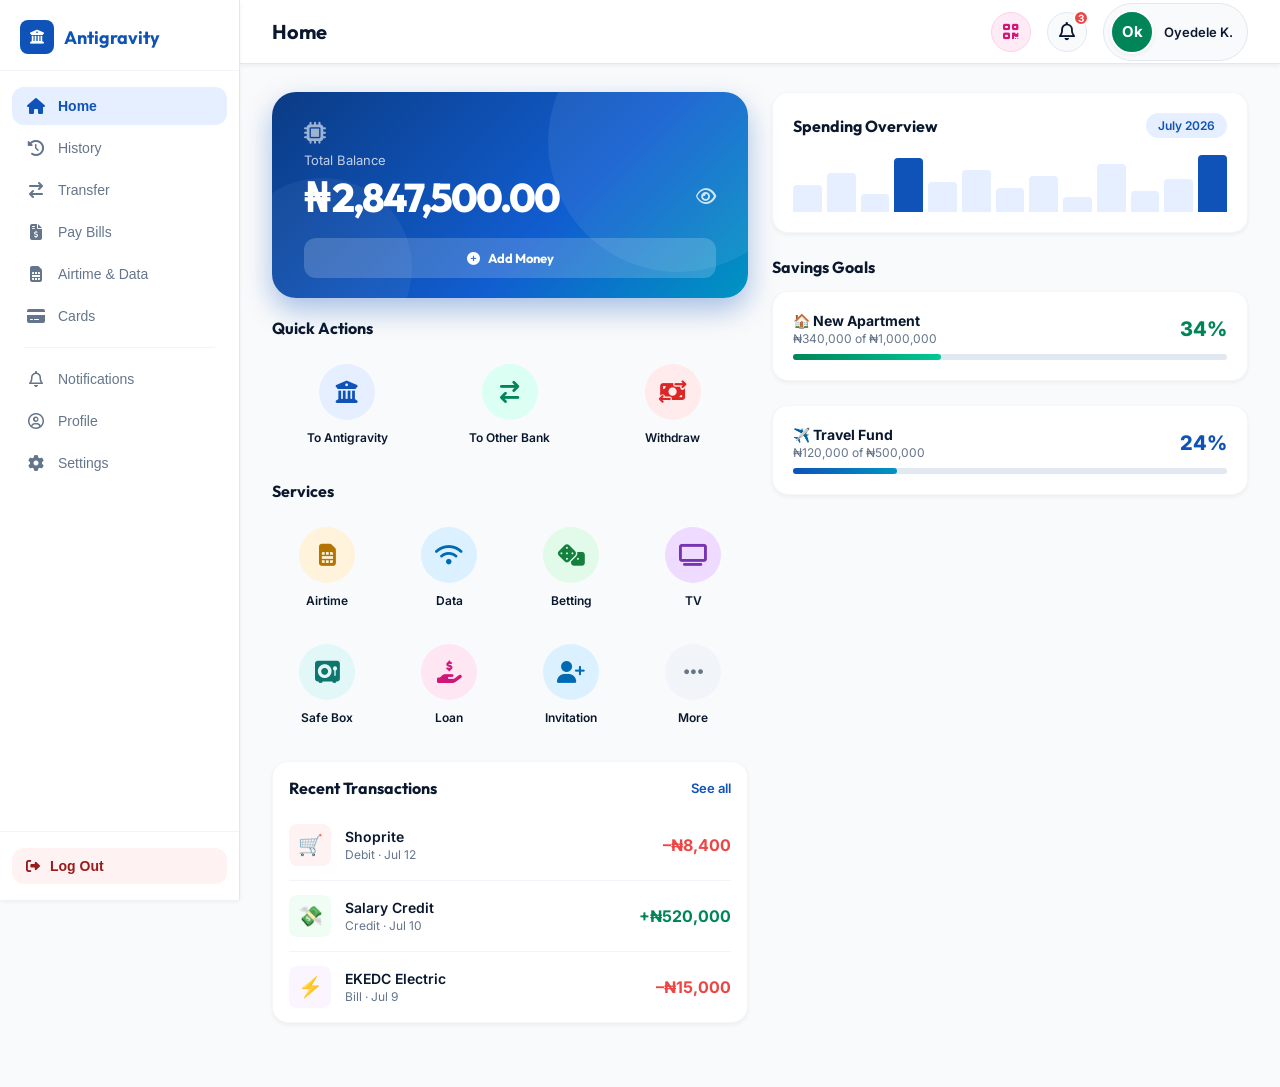
==== dashboard.html @ 0c7fd7b2 "feat: split loan/invitation into separate items, and build working betting, tv, safebox, and loan fo" ====
<!DOCTYPE html>
<html lang="en">
<head>
  <meta charset="UTF-8">
  <meta name="viewport" content="width=device-width, initial-scale=1.0">
  <title>Antigravity Bank – Dashboard</title>
  <meta name="description" content="Antigravity Bank – manage your accounts, transfer money, pay bills, buy airtime and more.">
  <link rel="preconnect" href="https://fonts.googleapis.com">
  <link rel="preconnect" href="https://fonts.gstatic.com" crossorigin>
  <link href="https://fonts.googleapis.com/css2?family=Inter:wght@400;500;600;700&family=Outfit:wght@500;600;700;800&display=swap" rel="stylesheet">
  <link rel="stylesheet" href="https://cdnjs.cloudflare.com/ajax/libs/font-awesome/6.4.0/css/all.min.css">
  <link rel="stylesheet" href="index.css">
  <style>
    /* ===== DASHBOARD LAYOUT ===== */
    .dash-layout {
      display: flex;
      min-height: 100vh;
    }

    /* Sidebar */
    .dash-sidebar {
      width: 240px;
      background: var(--bg-white);
      border-right: 1px solid #e2e8f0;
      display: flex;
      flex-direction: column;
      position: fixed;
      top: 0;
      left: 0;
      height: 100vh;
      z-index: 300;
      box-shadow: var(--shadow-sm);
    }

    .sidebar-brand {
      display: flex;
      align-items: center;
      gap: 10px;
      padding: 20px 20px 16px;
      text-decoration: none;
      font-family: var(--font-display);
      font-weight: 700;
      font-size: 18px;
      color: var(--primary-blue);
      border-bottom: 1px solid #f1f5f9;
    }

    .sidebar-brand .brand-icon {
      width: 34px;
      height: 34px;
      background: var(--primary-blue);
      color: #fff;
      border-radius: 8px;
      display: flex;
      align-items: center;
      justify-content: center;
      font-size: 14px;
      flex-shrink: 0;
    }

    .sidebar-nav {
      flex: 1;
      padding: 16px 12px;
      display: flex;
      flex-direction: column;
      gap: 4px;
      overflow-y: auto;
    }

    .sidebar-item {
      display: flex;
      align-items: center;
      gap: 12px;
      padding: 11px 14px;
      border-radius: 12px;
      cursor: pointer;
      font-size: 14px;
      font-weight: 500;
      color: var(--text-secondary);
      transition: var(--transition-smooth);
      border: none;
      background: none;
      width: 100%;
      text-align: left;
    }

    .sidebar-item:hover {
      background: var(--surface-off-white);
      color: var(--text-primary);
    }

    .sidebar-item.active {
      background: var(--primary-blue-light);
      color: var(--primary-blue);
      font-weight: 600;
    }

    .sidebar-item i {
      width: 20px;
      text-align: center;
      font-size: 16px;
    }

    .sidebar-divider {
      height: 1px;
      background: #f1f5f9;
      margin: 8px 12px;
    }

    .sidebar-logout {
      padding: 16px 12px;
      border-top: 1px solid #f1f5f9;
    }

    .sidebar-logout button {
      display: flex;
      align-items: center;
      gap: 10px;
      padding: 10px 14px;
      width: 100%;
      border: none;
      background: #fef2f2;
      color: #991b1b;
      border-radius: 12px;
      font-size: 14px;
      font-weight: 600;
      cursor: pointer;
      transition: var(--transition-smooth);
    }

    .sidebar-logout button:hover {
      background: #fee2e2;
    }

    /* Main content area */
    .dash-main {
      margin-left: 240px;
      flex: 1;
      display: flex;
      flex-direction: column;
      min-height: 100vh;
    }

    /* Top bar */
    .dash-topbar {
      background: var(--bg-white);
      border-bottom: 1px solid #e2e8f0;
      padding: 0 32px;
      height: 64px;
      display: flex;
      align-items: center;
      justify-content: space-between;
      position: sticky;
      top: 0;
      z-index: 200;
      box-shadow: var(--shadow-sm);
    }

    .dash-topbar-title {
      font-family: var(--font-display);
      font-size: 20px;
      font-weight: 700;
      color: var(--text-primary);
    }

    .dash-topbar-right {
      display: flex;
      align-items: center;
      gap: 16px;
    }

    .notif-btn {
      position: relative;
      cursor: pointer;
      width: 40px;
      height: 40px;
      border-radius: 50%;
      background: var(--surface-off-white);
      display: flex;
      align-items: center;
      justify-content: center;
      border: 1px solid #e2e8f0;
      transition: var(--transition-smooth);
    }

    .notif-btn:hover {
      background: var(--primary-blue-light);
    }

    .notif-badge {
      position: absolute;
      top: -3px;
      right: -3px;
      width: 16px;
      height: 16px;
      background: #ef4444;
      color: #fff;
      border-radius: 50%;
      font-size: 10px;
      font-weight: 700;
      display: flex;
      align-items: center;
      justify-content: center;
      border: 2px solid #fff;
    }

    .user-pill {
      display: flex;
      align-items: center;
      gap: 10px;
      padding: 6px 14px 6px 6px;
      background: var(--surface-off-white);
      border-radius: 99px;
      border: 1px solid #e2e8f0;
      cursor: pointer;
    }

    /* Page content */
    .dash-content {
      padding: 28px 32px 48px;
      flex: 1;
    }

    /* Screens */
    .screen { display: none; animation: fadeIn 0.3s ease-out; }
    .screen.active { display: block; }

    /* ===== COMPONENT STYLES ===== */
    .notif-badge-pill {
      position: absolute;
      top: -4px;
      right: -4px;
      width: 16px;
      height: 16px;
      background: #ef4444;
      color: #fff;
      border-radius: 50%;
      font-size: 10px;
      font-weight: 700;
      display: flex;
      align-items: center;
      justify-content: center;
      border: 2px solid #fff;
    }

    .balance-card {
      background: linear-gradient(135deg, hsl(216,85%,28%) 0%, hsl(216,85%,44%) 60%, hsl(194,100%,38%) 100%);
      border-radius: 24px;
      padding: 28px 32px;
      color: #fff;
      position: relative;
      overflow: hidden;
      margin-bottom: 24px;
      box-shadow: 0 12px 28px rgba(15,82,186,.35);
    }

    .balance-card::before {
      content: '';
      position: absolute;
      width: 260px;
      height: 260px;
      background: rgba(255,255,255,.07);
      border-radius: 50%;
      top: -80px;
      right: -60px;
    }

    .balance-card::after {
      content: '';
      position: absolute;
      width: 180px;
      height: 180px;
      background: rgba(255,255,255,.05);
      border-radius: 50%;
      bottom: -60px;
      left: -40px;
    }

    .balance-label { font-size: 13px; opacity: .75; margin-bottom: 4px; }
    .balance-amount { font-family: var(--font-display); font-size: 40px; font-weight: 800; letter-spacing: -2px; }
    .balance-row { display: flex; gap: 40px; margin-top: 24px; }
    .balance-stat { font-size: 12px; opacity: .8; }
    .balance-stat strong { display: block; font-size: 15px; font-weight: 700; opacity: 1; }
    .balance-eye { background: none; border: none; color: #fff; font-size: 18px; cursor: pointer; opacity: .8; }
    .card-chip { font-size: 22px; color: rgba(255,255,255,.6); margin-bottom: 6px; }

    .section-title { font-family: var(--font-display); font-size: 16px; font-weight: 700; color: var(--text-primary); margin-bottom: 14px; }
    .goal-bar-bg { height: 6px; background: #e2e8f0; border-radius: 99px; margin-top: 8px; }
    .goal-bar-fill { height: 100%; border-radius: 99px; background: linear-gradient(90deg, var(--accent-green), #00c896); }
    .tx-amount-debit { color: #ef4444; font-weight: 700; }
    .tx-amount-credit { color: var(--accent-green); font-weight: 700; }
    .tx-meta { font-size: 12px; color: var(--text-secondary); margin-top: 2px; }

    .screen { animation: slideUp .3s ease; }
    @keyframes slideUp { from { opacity: 0; transform: translateY(18px); } to { opacity: 1; transform: translateY(0); } }

    .input-icon-wrap { position: relative; }
    .input-icon-wrap .input-field { padding-left: 44px; }
    .input-icon-wrap .field-icon { position: absolute; left: 14px; top: 50%; transform: translateY(-50%); color: var(--text-secondary); font-size: 16px; }

    .amount-display { text-align: center; font-family: var(--font-display); font-size: 46px; font-weight: 800; color: var(--text-primary); letter-spacing: -2px; padding: 16px 0; }
    .numpad { display: grid; grid-template-columns: repeat(3, 1fr); gap: 10px; margin: 12px 0; max-width: 360px; }
    .numpad-key { height: 56px; border-radius: 12px; background: var(--bg-white); border: none; cursor: pointer; font-size: 20px; font-weight: 600; font-family: var(--font-display); color: var(--text-primary); box-shadow: var(--shadow-sm); transition: var(--transition-smooth); }
    .numpad-key:active, .numpad-key:hover { background: var(--primary-blue-light); color: var(--primary-blue); transform: scale(.97); }

    .contacts-row { display: flex; gap: 14px; overflow-x: auto; padding-bottom: 8px; scrollbar-width: none; }
    .contacts-row::-webkit-scrollbar { display: none; }
    .contact-item { display: flex; flex-direction: column; align-items: center; gap: 6px; min-width: 60px; cursor: pointer; }
    .contact-avatar { width: 52px; height: 52px; border-radius: 50%; display: flex; align-items: center; justify-content: center; font-weight: 700; font-size: 16px; color: #fff; box-shadow: var(--shadow-sm); }
    .contact-name { font-size: 11px; color: var(--text-secondary); text-align: center; }

    .bill-grid { display: grid; grid-template-columns: repeat(auto-fill, minmax(100px,1fr)); gap: 12px; margin-bottom: 20px; }
    .bill-item { background: var(--bg-white); border-radius: 16px; padding: 16px 8px; display: flex; flex-direction: column; align-items: center; gap: 8px; cursor: pointer; box-shadow: var(--shadow-sm); transition: var(--transition-smooth); }
    .bill-item:hover { transform: translateY(-3px); box-shadow: var(--shadow-md); }
    .bill-icon { font-size: 26px; }
    .bill-label { font-size: 11px; font-weight: 600; color: var(--text-primary); text-align: center; }

    .virtual-card { border-radius: 20px; padding: 24px 20px; color: #fff; position: relative; overflow: hidden; margin-bottom: 14px; min-height: 180px; display: flex; flex-direction: column; justify-content: space-between; box-shadow: 0 10px 24px rgba(0,0,0,.22); max-width: 380px; }
    .card-gradient-1 { background: linear-gradient(135deg,#1a1a2e,#16213e,#0f3460); }
    .card-gradient-2 { background: linear-gradient(135deg,#0d4f3c,#00704a,#00c896); }
    .card-number { font-size: 15px; letter-spacing: 3px; opacity: .85; font-weight: 600; }
    .card-info-row { display: flex; justify-content: space-between; align-items: flex-end; }
    .card-holder { font-size: 12px; opacity: .7; text-transform: uppercase; letter-spacing: 1px; }
    .card-holder strong { display: block; font-size: 14px; opacity: 1; }
    .card-expiry { font-size: 12px; opacity: .7; text-align: right; }
    .card-expiry strong { display: block; font-size: 14px; opacity: 1; }
    .card-controls { display: flex; gap: 10px; margin-top: 10px; max-width: 380px; }
    .card-ctrl-btn { flex: 1; height: 44px; border-radius: 10px; border: none; cursor: pointer; font-size: 12px; font-weight: 600; display: flex; align-items: center; justify-content: center; gap: 6px; transition: var(--transition-smooth); }
    .card-ctrl-btn.freeze { background: #eff6ff; color: #1d4ed8; }
    .card-ctrl-btn.limits { background: #f0fdf4; color: #166534; }
    .card-ctrl-btn.details { background: #faf5ff; color: #6b21a8; }
    .card-ctrl-btn.block { background: #fef2f2; color: #991b1b; }
    .card-ctrl-btn:hover { opacity: .85; transform: scale(.98); }

    .notif-item { display: flex; gap: 14px; align-items: flex-start; padding: 14px 0; border-bottom: 1px solid #f1f5f9; }
    .notif-icon-wrap { width: 44px; height: 44px; border-radius: 12px; display: flex; align-items: center; justify-content: center; font-size: 18px; flex-shrink: 0; }
    .notif-dot { width: 8px; height: 8px; border-radius: 50%; background: var(--primary-blue); margin-top: 6px; flex-shrink: 0; }
    .notif-title { font-size: 14px; font-weight: 600; color: var(--text-primary); }
    .notif-desc { font-size: 12px; color: var(--text-secondary); margin-top: 2px; line-height: 1.4; }
    .notif-time { font-size: 11px; color: #94a3b8; margin-top: 4px; }

    .profile-hero { background: linear-gradient(135deg, hsl(216,85%,28%), hsl(216,85%,44%)); border-radius: 20px; padding: 28px; color: #fff; text-align: center; margin-bottom: 20px; }
    .profile-avatar-lg { width: 80px; height: 80px; border-radius: 50%; background: var(--accent-green); color: #fff; display: inline-flex; align-items: center; justify-content: center; font-size: 30px; font-weight: 800; border: 3px solid rgba(255,255,255,.6); margin-bottom: 12px; }
    .profile-name { font-size: 22px; font-weight: 700; }
    .profile-id { font-size: 12px; opacity: .7; margin-top: 4px; }

    .menu-section { margin-bottom: 20px; }
    .menu-section-title { font-size: 11px; font-weight: 700; text-transform: uppercase; letter-spacing: 1px; color: var(--text-secondary); margin-bottom: 8px; padding: 0 4px; }
    .menu-item { display: flex; align-items: center; justify-content: space-between; padding: 14px 16px; background: var(--bg-white); border-radius: 14px; margin-bottom: 6px; cursor: pointer; box-shadow: var(--shadow-sm); transition: var(--transition-smooth); }
    .menu-item:hover { box-shadow: var(--shadow-md); transform: translateX(3px); }
    .menu-item-left { display: flex; align-items: center; gap: 14px; }
    .menu-item-icon { width: 38px; height: 38px; border-radius: 10px; display: flex; align-items: center; justify-content: center; font-size: 17px; }
    .menu-item-label { font-size: 14px; font-weight: 600; color: var(--text-primary); }
    .menu-item-sub { font-size: 11px; color: var(--text-secondary); margin-top: 1px; }
    .menu-chevron { color: #cbd5e1; font-size: 14px; }

    .toggle-switch { position: relative; width: 44px; height: 24px; flex-shrink: 0; }
    .toggle-switch input { display: none; }
    .toggle-track { position: absolute; inset: 0; background: #e2e8f0; border-radius: 99px; cursor: pointer; transition: background .25s; }
    .toggle-track::after { content: ''; position: absolute; top: 3px; left: 3px; width: 18px; height: 18px; border-radius: 50%; background: #fff; transition: transform .25s; box-shadow: 0 1px 4px rgba(0,0,0,.2); }
    .toggle-switch input:checked + .toggle-track { background: var(--primary-blue); }
    .toggle-switch input:checked + .toggle-track::after { transform: translateX(20px); }

    .faq-item { margin-bottom: 8px; }
    .faq-question { display: flex; align-items: center; justify-content: space-between; background: var(--bg-white); padding: 14px 16px; border-radius: 14px; cursor: pointer; box-shadow: var(--shadow-sm); font-size: 14px; font-weight: 600; transition: var(--transition-smooth); }
    .faq-answer { display: none; background: var(--primary-blue-light); border-radius: 0 0 14px 14px; padding: 12px 16px; font-size: 13px; color: var(--text-secondary); line-height: 1.5; margin-top: -4px; }
    .faq-item.open .faq-answer { display: block; }
    .faq-item.open .faq-question { border-radius: 14px 14px 0 0; }
    .faq-item.open .faq-chevron { transform: rotate(180deg); }
    .faq-chevron { transition: transform .25s; }

    .support-btn { display: flex; align-items: center; gap: 14px; background: var(--bg-white); padding: 16px; border-radius: 16px; cursor: pointer; margin-bottom: 10px; box-shadow: var(--shadow-sm); transition: var(--transition-smooth); }
    .support-btn:hover { box-shadow: var(--shadow-md); }
    .support-icon { width: 46px; height: 46px; border-radius: 12px; display: flex; align-items: center; justify-content: center; font-size: 20px; flex-shrink: 0; }

    .network-grid { display: grid; grid-template-columns: repeat(4, 1fr); gap: 10px; margin-bottom: 20px; }
    .network-item { background: var(--bg-white); border-radius: 12px; padding: 12px 6px; display: flex; flex-direction: column; align-items: center; gap: 6px; cursor: pointer; box-shadow: var(--shadow-sm); border: 2px solid transparent; transition: var(--transition-smooth); }
    .network-item.selected { border-color: var(--primary-blue); background: var(--primary-blue-light); }
    .network-item:hover { border-color: var(--primary-blue); }
    .network-logo { font-size: 22px; }
    .network-name { font-size: 11px; font-weight: 600; color: var(--text-primary); }

    .data-plan-grid { display: grid; grid-template-columns: repeat(3, 1fr); gap: 10px; margin-bottom: 20px; }
    .data-plan { background: var(--bg-white); border-radius: 14px; padding: 14px; cursor: pointer; box-shadow: var(--shadow-sm); border: 2px solid transparent; transition: var(--transition-smooth); }
    .data-plan:hover { border-color: var(--primary-blue); }
    .data-plan.selected { border-color: var(--primary-blue); background: var(--primary-blue-light); }
    .data-plan-size { font-size: 18px; font-weight: 800; font-family: var(--font-display); color: var(--text-primary); }
    .data-plan-validity { font-size: 11px; color: var(--text-secondary); margin-top: 2px; }
    .data-plan-price { font-size: 15px; font-weight: 700; color: var(--primary-blue); margin-top: 8px; }

    .account-number-box { background: var(--primary-blue-light); border-radius: 14px; padding: 16px; display: flex; align-items: center; justify-content: space-between; margin-bottom: 16px; }
    .acct-num-label { font-size: 12px; color: var(--text-secondary); margin-bottom: 4px; }
    .acct-num-value { font-size: 22px; font-weight: 800; font-family: var(--font-display); letter-spacing: 3px; color: var(--text-primary); }
    .copy-btn { background: var(--primary-blue); color: #fff; border: none; border-radius: 10px; padding: 10px 14px; cursor: pointer; font-size: 13px; font-weight: 600; transition: var(--transition-smooth); }
    .copy-btn:hover { background: hsl(216,85%,32%); }

    .detail-row { display: flex; justify-content: space-between; align-items: center; padding: 13px 0; border-bottom: 1px solid #f1f5f9; }
    .detail-label { font-size: 13px; color: var(--text-secondary); }
    .detail-value { font-size: 14px; font-weight: 600; color: var(--text-primary); text-align: right; }

    .sub-screen-header { display: flex; align-items: center; gap: 12px; margin-bottom: 24px; }
    .back-btn { width: 38px; height: 38px; border-radius: 50%; background: var(--bg-white); border: none; cursor: pointer; font-size: 16px; color: var(--text-primary); display: flex; align-items: center; justify-content: center; box-shadow: var(--shadow-sm); transition: var(--transition-smooth); flex-shrink: 0; }
    .back-btn:hover { background: var(--primary-blue-light); color: var(--primary-blue); }

    .tab-bar { display: flex; background: #e2e8f0; border-radius: 10px; padding: 4px; margin-bottom: 20px; max-width: 340px; }
    .tab-btn { flex: 1; border: none; background: transparent; padding: 8px; border-radius: 8px; font-size: 14px; font-weight: 600; cursor: pointer; color: var(--text-secondary); transition: var(--transition-smooth); }
    .tab-btn.active { background: var(--bg-white); color: var(--primary-blue); box-shadow: var(--shadow-sm); }

    .chip { display: inline-flex; align-items: center; gap: 6px; background: var(--primary-blue-light); color: var(--primary-blue); border-radius: 99px; padding: 5px 12px; font-size: 12px; font-weight: 600; }

    .search-bar { display: flex; align-items: center; gap: 10px; background: var(--bg-white); border-radius: 12px; padding: 10px 14px; box-shadow: var(--shadow-sm); margin-bottom: 16px; max-width: 480px; }
    .search-bar input { border: none; outline: none; flex: 1; font-size: 14px; background: transparent; }
    .search-bar i { color: var(--text-secondary); }

    .mini-chart { display: flex; align-items: flex-end; gap: 5px; height: 60px; }
    .chart-bar { flex: 1; border-radius: 4px 4px 0 0; background: var(--primary-blue-light); min-width: 0; }
    .chart-bar.highlight { background: var(--primary-blue); }

    /* Receipt overlay */
    .receipt-overlay { display: none; position: fixed; inset: 0; background: rgba(10,25,47,.55); z-index: 600; justify-content: center; align-items: center; padding: 24px; }
    .receipt-overlay.active { display: flex; }
    .receipt-box { background: var(--bg-white); border-radius: 24px; padding: 36px 28px; width: 100%; max-width: 440px; text-align: center; animation: popIn .4s cubic-bezier(.34,1.56,.64,1); max-height: 90vh; overflow-y: auto; }
    .success-badge { width: 80px; height: 80px; background: var(--accent-green-light); color: var(--accent-green); border-radius: 50%; display: flex; align-items: center; justify-content: center; font-size: 36px; margin: 0 auto 20px; animation: popIn .45s cubic-bezier(.34,1.56,.64,1) both; }
    @keyframes popIn { 0% { transform: scale(0); opacity: 0; } 100% { transform: scale(1); opacity: 1; } }

    /* Dashboard home grid */
    .home-grid { display: grid; grid-template-columns: 1fr 1fr; gap: 24px; align-items: start; }
    .home-grid-left { display: flex; flex-direction: column; }
    .home-grid-right { display: flex; flex-direction: column; }

    /* Mobile bottom nav (hidden on desktop) */
    .mobile-bottom-nav {
      display: none;
      position: fixed;
      bottom: 0;
      left: 0;
      right: 0;
      background: var(--bg-white);
      border-top: 1px solid #e2e8f0;
      height: 68px;
      padding: 0 8px;
      justify-content: space-around;
      align-items: center;
      z-index: 400;
      box-shadow: 0 -4px 12px rgba(10,25,47,.06);
    }

    .mobile-nav-item {
      display: flex;
      flex-direction: column;
      align-items: center;
      gap: 3px;
      cursor: pointer;
      color: var(--text-secondary);
      font-size: 10px;
      font-weight: 600;
      padding: 8px 12px;
      border-radius: 12px;
      transition: var(--transition-smooth);
      border: none;
      background: none;
    }

    .mobile-nav-item.active { color: var(--primary-blue); }
    .mobile-nav-item i { font-size: 20px; }

    /* ===== RESPONSIVE ===== */
    @media (max-width: 900px) {
      .dash-sidebar { display: none; }
      .dash-main { margin-left: 0; }
      .dash-content { padding: 20px 16px 90px; }
      .home-grid { grid-template-columns: 1fr; }
      .data-plan-grid { grid-template-columns: repeat(2, 1fr); }
      .mobile-bottom-nav { display: flex; }
    }

    @media (max-width: 640px) {
      .balance-amount { font-size: 30px; }
      .balance-row { gap: 20px; }
      .numpad { max-width: 100%; }
    }

    /* ===== BANK CARD GRID ===== */
    .bank-category { margin-bottom: 20px; }

    .bank-category-label {
      font-size: 12px;
      font-weight: 700;
      text-transform: uppercase;
      letter-spacing: 0.8px;
      color: var(--text-secondary);
      margin-bottom: 10px;
      padding: 0 2px;
    }

    .bank-card-grid {
      display: grid;
      grid-template-columns: repeat(auto-fill, minmax(88px, 1fr));
      gap: 10px;
    }

    .bank-card {
      background: var(--bg-white);
      border: 2px solid #e2e8f0;
      border-radius: 14px;
      padding: 12px 8px 10px;
      display: flex;
      flex-direction: column;
      align-items: center;
      gap: 7px;
      cursor: pointer;
      transition: var(--transition-smooth);
      text-align: center;
    }

    .bank-card:hover {
      border-color: var(--primary-blue);
      background: var(--primary-blue-light);
      transform: translateY(-2px);
      box-shadow: var(--shadow-md);
    }

    .bank-card.selected {
      border-color: var(--primary-blue);
      background: var(--primary-blue-light);
      box-shadow: 0 0 0 3px rgba(15,82,186,0.15);
    }

    .bank-card-icon {
      width: 40px;
      height: 40px;
      border-radius: 10px;
      color: #fff;
      display: flex;
      align-items: center;
      justify-content: center;
      font-size: 13px;
      font-weight: 800;
      font-family: var(--font-display);
      flex-shrink: 0;
    }

    .bank-card-name {
      font-size: 11px;
      font-weight: 600;
      color: var(--text-primary);
      line-height: 1.3;
      word-break: break-word;
    }

    .bank-card.selected .bank-card-name {
      color: var(--primary-blue);
    }

    /* ===== QR SCANNER ===== */
    .qr-scanner-box {
      position: relative;
      width: 100%;
      max-width: 320px;
      aspect-ratio: 1;
      border-radius: 20px;
      overflow: hidden;
      background: #000;
      margin: 20px auto;
      border: 3px solid var(--primary-blue);
    }

    .qr-video-mock {
      width: 100%;
      height: 100%;
      object-fit: cover;
      display: flex;
      align-items: center;
      justify-content: center;
      color: #fff;
      font-size: 14px;
      position: relative;
      background: radial-gradient(circle, #1e293b 0%, #0f172a 100%);
    }

    .qr-scanner-line {
      position: absolute;
      left: 0;
      width: 100%;
      height: 3px;
      background: #4ade80;
      box-shadow: 0 0 10px #4ade80;
      animation: qrScan 2.5s infinite linear;
    }

    @keyframes qrScan {
      0% { top: 0%; }
      50% { top: 100%; }
      100% { top: 0%; }
    }

    .qr-corners {
      position: absolute;
      inset: 40px;
      border: 2px dashed rgba(255,255,255,0.4);
      border-radius: 12px;
      pointer-events: none;
    }

    /* ===== ADD MONEY CARD OPTIONS ===== */
    .payment-option-card {
      background: var(--bg-white);
      border: 2px solid #e2e8f0;
      border-radius: 16px;
      padding: 16px;
      display: flex;
      align-items: center;
      gap: 16px;
      cursor: pointer;
      margin-bottom: 12px;
      transition: var(--transition-smooth);
    }

    .payment-option-card:hover {
      border-color: var(--primary-blue);
      transform: translateY(-2px);
      box-shadow: var(--shadow-md);
    }

    .payment-option-icon {
      width: 44px;
      height: 44px;
      border-radius: 12px;
      display: flex;
      align-items: center;
      justify-content: center;
      font-size: 20px;
      flex-shrink: 0;
    }

    /* ===== SERVICES STYLE GROUP ===== */
    .services-section-title {
      font-size: 13px;
      font-weight: 700;
      text-transform: uppercase;
      letter-spacing: 0.8px;
      color: var(--text-secondary);
      margin: 18px 0 10px;
      border-bottom: 1px solid #f1f5f9;
      padding-bottom: 6px;
    }

    .services-grid-list {
      display: grid;
      grid-template-columns: repeat(4, 1fr);
      gap: 12px;
      margin-bottom: 18px;
    }

    .service-card-item {
      background: var(--bg-white);
      border: 1px solid #e2e8f0;
      border-radius: 14px;
      padding: 12px 6px;
      display: flex;
      flex-direction: column;
      align-items: center;
      gap: 6px;
      cursor: pointer;
      transition: var(--transition-smooth);
      text-align: center;
    }

    .service-card-item:hover {
      border-color: var(--primary-blue);
      transform: translateY(-1px);
      box-shadow: var(--shadow-sm);
    }

    .service-card-icon {
      width: 38px;
      height: 38px;
      border-radius: 10px;
      display: flex;
      align-items: center;
      justify-content: center;
      font-size: 16px;
      color: var(--primary-blue);
      background: var(--primary-blue-light);
    }

    .service-card-label {
      font-size: 11px;
      font-weight: 600;
      color: var(--text-primary);
      line-height: 1.2;
    }

    @media (max-width: 640px) {
      .services-grid-list {
        grid-template-columns: repeat(3, 1fr);
      }
    }
  </style>
</head>
<body>

<div class="dash-layout">

  <!-- ===== SIDEBAR ===== -->
  <aside class="dash-sidebar">
    <a href="index.html" class="sidebar-brand">
      <span class="brand-icon"><i class="fa-solid fa-building-columns"></i></span>
      Antigravity
    </a>
    <nav class="sidebar-nav">
      <button class="sidebar-item active" id="nav-home" onclick="navigate('home')">
        <i class="fa-solid fa-house"></i> Home
      </button>
      <button class="sidebar-item" id="nav-history" onclick="navigate('history')">
        <i class="fa-solid fa-clock-rotate-left"></i> History
      </button>
      <button class="sidebar-item" id="nav-transfer" onclick="navigate('transfer')">
        <i class="fa-solid fa-arrow-right-arrow-left"></i> Transfer
      </button>
      <button class="sidebar-item" id="nav-bills" onclick="navigate('bills')">
        <i class="fa-solid fa-file-invoice-dollar"></i> Pay Bills
      </button>
      <button class="sidebar-item" id="nav-airtime" onclick="navigate('airtime')">
        <i class="fa-solid fa-sim-card"></i> Airtime & Data
      </button>
      <button class="sidebar-item" id="nav-cards" onclick="navigate('cards')">
        <i class="fa-solid fa-credit-card"></i> Cards
      </button>
      <div class="sidebar-divider"></div>
      <button class="sidebar-item" id="nav-notifications" onclick="navigate('notifications')">
        <i class="fa-regular fa-bell"></i> Notifications
      </button>
      <button class="sidebar-item" id="nav-profile" onclick="navigate('profile')">
        <i class="fa-regular fa-circle-user"></i> Profile
      </button>
      <button class="sidebar-item" id="nav-settings" onclick="navigate('settings')">
        <i class="fa-solid fa-gear"></i> Settings
      </button>
    </nav>
    <div class="sidebar-logout">
      <button onclick="window.location.href='login.html'">
        <i class="fa-solid fa-right-from-bracket"></i> Log Out
      </button>
    </div>
  </aside>

  <!-- ===== MAIN ===== -->
  <div class="dash-main">

    <!-- Top Bar -->
    <header class="dash-topbar">
      <div class="dash-topbar-title" id="topbar-title">Home</div>
      <div class="dash-topbar-right">
        <div class="notif-btn" onclick="navigate('scan-qr')" title="Scan QR Code" style="background:hsl(328,100%,96%);color:hsl(328,80%,45%);border-color:hsl(328,80%,90%);">
          <i class="fa-solid fa-qrcode" style="font-size:18px;"></i>
        </div>
        <div class="notif-btn" onclick="navigate('notifications')" title="Notifications">
          <i class="fa-regular fa-bell" style="font-size:18px;color:var(--text-primary);"></i>
          <span class="notif-badge">3</span>
        </div>
        <div class="user-pill">
          <div class="avatar">Ok</div>
          <span style="font-size:13px;font-weight:600;">Oyedele K.</span>
        </div>
      </div>
    </header>

    <!-- Page content -->
    <main class="dash-content">

      <!-- ========== HOME ========== -->
      <div id="screen-home" class="screen active">
        <div class="home-grid">
          <div class="home-grid-left">
            <div class="balance-card" style="padding-bottom:20px;margin-bottom:20px;">
              <div class="card-chip"><i class="fa-solid fa-microchip"></i></div>
              <div class="balance-label">Total Balance</div>
              <div style="display:flex;align-items:center;justify-content:space-between;gap:14px;margin-bottom:16px;">
                <div class="balance-amount" id="home-balance">₦ 2,847,500.00</div>
                <button class="balance-eye" id="toggle-balance" onclick="toggleBalance()"><i class="fa-regular fa-eye"></i></button>
              </div>
              <button class="btn" style="background:rgba(255,255,255,0.18);color:#fff;border:none;border-radius:12px;height:40px;font-size:13px;font-weight:700;display:flex;align-items:center;justify-content:center;gap:8px;width:100%;transition:background 0.2s;" onclick="navigate('add-money')">
                <i class="fa-solid fa-circle-plus"></i> Add Money
              </button>
            </div>

            <p class="section-title">Quick Actions</p>
            <div class="quick-action-grid" style="grid-template-columns:repeat(3,1fr);gap:12px;margin-bottom:24px;">
              <div class="quick-action-btn" onclick="navigate('transfer'); prefillContact('0123456789','Antigravity Bank')">
                <div class="quick-action-icon" style="background:var(--primary-blue-light);color:var(--primary-blue);"><i class="fa-solid fa-building-columns"></i></div>
                <span>To Antigravity</span>
              </div>
              <div class="quick-action-btn" onclick="navigate('transfer')">
                <div class="quick-action-icon" style="background:hsl(160,100%,93%);color:var(--accent-green);"><i class="fa-solid fa-arrow-right-arrow-left"></i></div>
                <span>To Other Bank</span>
              </div>
              <div class="quick-action-btn" onclick="alert('Withdraw simulation: Go to any ATM and use cardless withdrawal or use cash-out at agent points.')">
                <div class="quick-action-icon" style="background:hsl(0,100%,96%);color:#dc2626;"><i class="fa-solid fa-money-bill-transfer"></i></div>
                <span>Withdraw</span>
              </div>
            </div>

            <p class="section-title">Services</p>
            <div class="quick-action-grid" style="grid-template-columns:repeat(4,1fr);gap:12px;margin-bottom:24px;">
              <div class="quick-action-btn" onclick="navigate('airtime'); switchAirtimeTab('airtime')">
                <div class="quick-action-icon" style="background:hsl(39,100%,93%);color:hsl(39,100%,35%);"><i class="fa-solid fa-sim-card"></i></div>
                <span>Airtime</span>
              </div>
              <div class="quick-action-btn" onclick="navigate('airtime'); switchAirtimeTab('data')">
                <div class="quick-action-icon" style="background:hsl(204,100%,93%);color:hsl(204,100%,35%);"><i class="fa-solid fa-wifi"></i></div>
                <span>Data</span>
              </div>
              <div class="quick-action-btn" onclick="navigate('betting')">
                <div class="quick-action-icon" style="background:hsl(142,70%,93%);color:#15803d;"><i class="fa-solid fa-dice"></i></div>
                <span>Betting</span>
              </div>
              <div class="quick-action-btn" onclick="navigate('tv')">
                <div class="quick-action-icon" style="background:hsl(272,100%,93%);color:hsl(272,55%,45%);"><i class="fa-solid fa-tv"></i></div>
                <span>TV</span>
              </div>
              <div class="quick-action-btn" onclick="navigate('safebox')">
                <div class="quick-action-icon" style="background:hsl(180,60%,93%);color:#0f766e;"><i class="fa-solid fa-vault"></i></div>
                <span>Safe Box</span>
              </div>
              <div class="quick-action-btn" onclick="navigate('loan')">
                <div class="quick-action-icon" style="background:hsl(328,100%,95%);color:hsl(328,80%,45%);"><i class="fa-solid fa-hand-holding-dollar"></i></div>
                <span>Loan</span>
              </div>
              <div class="quick-action-btn" onclick="navigate('invitation')">
                <div class="quick-action-icon" style="background:hsl(204,100%,93%);color:hsl(204,100%,35%);"><i class="fa-solid fa-user-plus"></i></div>
                <span>Invitation</span>
              </div>
              <div class="quick-action-btn" onclick="navigate('more-services')">
                <div class="quick-action-icon" style="background:#f1f5f9;color:var(--text-secondary);"><i class="fa-solid fa-ellipsis"></i></div>
                <span>More</span>
              </div>
            </div>

            <div class="card" style="padding:0 16px;">
              <div style="display:flex;justify-content:space-between;align-items:center;margin-bottom:12px;padding-top:16px;">
                <p class="section-title" style="margin:0;">Recent Transactions</p>
                <span onclick="navigate('history')" style="font-size:13px;color:var(--primary-blue);font-weight:600;cursor:pointer;">See all</span>
              </div>
              <div class="transaction-item">
                <div class="transaction-left">
                  <div class="tx-icon-wrapper" style="background:#fef2f2;">🛒</div>
                  <div><div style="font-size:14px;font-weight:600;">Shoprite</div><div class="tx-meta">Debit · Jul 12</div></div>
                </div>
                <div class="tx-amount-debit">–₦8,400</div>
              </div>
              <div class="transaction-item">
                <div class="transaction-left">
                  <div class="tx-icon-wrapper" style="background:#f0fdf4;">💸</div>
                  <div><div style="font-size:14px;font-weight:600;">Salary Credit</div><div class="tx-meta">Credit · Jul 10</div></div>
                </div>
                <div class="tx-amount-credit">+₦520,000</div>
              </div>
              <div class="transaction-item" style="border:none;">
                <div class="transaction-left">
                  <div class="tx-icon-wrapper" style="background:#faf5ff;">⚡</div>
                  <div><div style="font-size:14px;font-weight:600;">EKEDC Electric</div><div class="tx-meta">Bill · Jul 9</div></div>
                </div>
                <div class="tx-amount-debit">–₦15,000</div>
              </div>
            </div>
          </div>

          <div class="home-grid-right">
            <div class="card" style="margin-bottom:24px;">
              <div style="display:flex;justify-content:space-between;align-items:center;margin-bottom:14px;">
                <p class="section-title" style="margin:0;">Spending Overview</p>
                <span class="chip">July 2026</span>
              </div>
              <div class="mini-chart">
                <div class="chart-bar" style="height:45%;"></div>
                <div class="chart-bar" style="height:65%;"></div>
                <div class="chart-bar" style="height:30%;"></div>
                <div class="chart-bar highlight" style="height:90%;"></div>
                <div class="chart-bar" style="height:50%;"></div>
                <div class="chart-bar" style="height:70%;"></div>
                <div class="chart-bar" style="height:40%;"></div>
                <div class="chart-bar" style="height:60%;"></div>
                <div class="chart-bar" style="height:25%;"></div>
                <div class="chart-bar" style="height:80%;"></div>
                <div class="chart-bar" style="height:35%;"></div>
                <div class="chart-bar" style="height:55%;"></div>
                <div class="chart-bar highlight" style="height:95%;"></div>
              </div>
            </div>

            <p class="section-title">Savings Goals</p>
            <div class="card">
              <div style="display:flex;justify-content:space-between;align-items:center;">
                <div>
                  <div style="font-size:14px;font-weight:700;">🏠 New Apartment</div>
                  <div style="font-size:12px;color:var(--text-secondary);margin-top:2px;">₦340,000 of ₦1,000,000</div>
                </div>
                <span style="font-size:20px;font-weight:800;color:var(--accent-green);">34%</span>
              </div>
              <div class="goal-bar-bg"><div class="goal-bar-fill" style="width:34%;"></div></div>
            </div>

            <div class="card" style="margin-top:8px;">
              <div style="display:flex;justify-content:space-between;align-items:center;">
                <div>
                  <div style="font-size:14px;font-weight:700;">✈️ Travel Fund</div>
                  <div style="font-size:12px;color:var(--text-secondary);margin-top:2px;">₦120,000 of ₦500,000</div>
                </div>
                <span style="font-size:20px;font-weight:800;color:var(--primary-blue);">24%</span>
              </div>
              <div class="goal-bar-bg"><div class="goal-bar-fill" style="width:24%;background:linear-gradient(90deg,var(--primary-blue),hsl(194,100%,38%));"></div></div>
            </div>
          </div>
        </div>
      </div>

      <!-- ========== ACCOUNT DETAILS ========== -->
      <div id="screen-account" class="screen">
        <div class="sub-screen-header">
          <button class="back-btn" onclick="navigate('home')"><i class="fa-solid fa-arrow-left"></i></button>
          <h2 style="font-size:20px;">Account Details</h2>
        </div>
        <div style="max-width:560px;">
          <div class="balance-card" style="margin-bottom:20px;">
            <div class="balance-label">Main Account · Savings</div>
            <div class="balance-amount">₦ 2,847,500.00</div>
            <div style="font-size:12px;opacity:.7;margin-top:8px;">Antigravity Bank · NGN Account</div>
          </div>
          <div class="account-number-box">
            <div>
              <div class="acct-num-label">Account Number</div>
              <div class="acct-num-value">0123 456 789</div>
            </div>
            <button class="copy-btn" id="copy-btn-acct" onclick="copyAcctNum()"><i class="fa-regular fa-copy"></i> Copy</button>
          </div>
          <div class="card" style="padding:0 16px;">
            <div class="detail-row"><span class="detail-label">Account Name</span><span class="detail-value">James Emeka Doe</span></div>
            <div class="detail-row"><span class="detail-label">Bank Name</span><span class="detail-value">Antigravity Bank</span></div>
            <div class="detail-row"><span class="detail-label">Account Type</span><span class="detail-value">Savings Account</span></div>
            <div class="detail-row"><span class="detail-label">BVN</span><span class="detail-value">••••••••123</span></div>
            <div class="detail-row"><span class="detail-label">Currency</span><span class="detail-value">Nigerian Naira (NGN)</span></div>
            <div class="detail-row"><span class="detail-label">NIN</span><span class="detail-value">••••••••456</span></div>
            <div class="detail-row" style="border:none;"><span class="detail-label">Date Opened</span><span class="detail-value">March 15, 2022</span></div>
          </div>
          <div style="display:grid;grid-template-columns:1fr 1fr;gap:10px;margin-top:12px;">
            <button class="btn btn-secondary" style="height:46px;font-size:14px;border-radius:12px;"><i class="fa-solid fa-share-nodes"></i> Share</button>
            <button class="btn btn-primary" style="height:46px;font-size:14px;border-radius:12px;"><i class="fa-solid fa-download"></i> Statement</button>
          </div>
        </div>
      </div>

      <!-- ========== TRANSFER ========== -->
      <div id="screen-transfer" class="screen">
        <div class="sub-screen-header">
          <button class="back-btn" onclick="navigate('home')"><i class="fa-solid fa-arrow-left"></i></button>
          <h2 style="font-size:20px;">Transfer Money</h2>
        </div>
        <div style="max-width:520px;">
          <p class="section-title">Recent Contacts</p>
          <div class="contacts-row" style="margin-bottom:24px;">
            <div class="contact-item" onclick="prefillContact('0123456789','Antigravity Bank')">
              <div class="contact-avatar" style="background:#3b82f6;">AJ</div><span class="contact-name">Ada Joy</span>
            </div>
            <div class="contact-item" onclick="prefillContact('0987654321','GTBank')">
              <div class="contact-avatar" style="background:#10b981;">MO</div><span class="contact-name">Mike O.</span>
            </div>
            <div class="contact-item" onclick="prefillContact('1122334455','Zenith Bank')">
              <div class="contact-avatar" style="background:#f59e0b;">KF</div><span class="contact-name">Kemi F.</span>
            </div>
            <div class="contact-item" onclick="prefillContact('5566778899','First Bank')">
              <div class="contact-avatar" style="background:#8b5cf6;">TK</div><span class="contact-name">Tunde K.</span>
            </div>
            <div class="contact-item" onclick="prefillContact('9988776655','Access Bank')">
              <div class="contact-avatar" style="background:#ef4444;">BI</div><span class="contact-name">Bisi I.</span>
            </div>
            <div class="contact-item">
              <div class="contact-avatar" style="background:#0d9488;">+</div><span class="contact-name">New</span>
            </div>
          </div>

          <!-- Bank Search -->
          <div class="input-group">
            <label class="input-label">Select Bank</label>
            <div class="search-bar" style="margin-bottom:10px;max-width:100%;">
              <i class="fa-solid fa-magnifying-glass"></i>
              <input type="text" id="bank-search-input" placeholder="Search bank name…" oninput="filterBanks(this.value)" autocomplete="off">
            </div>
            <!-- Selected bank display -->
            <div id="selected-bank-display" style="display:none;background:var(--primary-blue-light);border-radius:12px;padding:10px 14px;margin-bottom:10px;display:flex;align-items:center;gap:10px;">
              <div id="selected-bank-icon" style="width:36px;height:36px;border-radius:8px;background:var(--primary-blue);color:#fff;display:flex;align-items:center;justify-content:center;font-size:13px;font-weight:700;flex-shrink:0;"></div>
              <div style="flex:1;">
                <div style="font-size:13px;color:var(--text-secondary);">Selected Bank</div>
                <div id="selected-bank-name" style="font-size:15px;font-weight:700;color:var(--primary-blue);"></div>
              </div>
              <i class="fa-solid fa-circle-check" style="color:var(--primary-blue);font-size:18px;"></i>
            </div>
          </div>

          <!-- Hidden select for JS compatibility -->
          <select id="transfer-bank-select" style="display:none;" onchange="onTransferBankChange()">
            <option value="Antigravity Bank">Antigravity Bank</option>
            <option>Access Bank</option><option>Citibank Nigeria</option><option>Ecobank Nigeria</option>
            <option>Fidelity Bank</option><option>First Bank of Nigeria</option><option>First City Monument Bank (FCMB)</option>
            <option>Globus Bank</option><option>GTBank (Guaranty Trust Bank)</option><option>Heritage Bank</option>
            <option>Jaiz Bank</option><option>Keystone Bank</option><option>Lotus Bank</option>
            <option>Parallex Bank</option><option>Polaris Bank</option><option>Providus Bank</option>
            <option>Stanbic IBTC Bank</option><option>Standard Chartered Bank</option><option>Sterling Bank</option>
            <option>SunTrust Bank</option><option>Titan Trust Bank</option><option>UBA (United Bank for Africa)</option>
            <option>Union Bank of Nigeria</option><option>Unity Bank</option><option>Wema Bank</option><option>Zenith Bank</option>
            <option>Carbon (One Finance)</option><option>Eyowo</option><option>FairMoney MFB</option>
            <option>Kuda Bank</option><option>Moniepoint MFB</option><option>OPay (OPay Digital Services)</option>
            <option>PalmPay</option><option>Paga</option><option>Rubies Bank</option>
            <option>Sparkle MFB</option><option>VFD Microfinance Bank</option><option>Zeptobank</option>
            <option>Coronation Merchant Bank</option><option>FBNQuest Merchant Bank</option><option>FSDH Merchant Bank</option>
            <option>Greenwich Merchant Bank</option><option>Nova Merchant Bank</option><option>Rand Merchant Bank Nigeria</option>
            <option>AB Microfinance Bank</option><option>Accion MFB</option><option>Advans MFB</option>
            <option>LAPO Microfinance Bank</option><option>NPF Microfinance Bank</option>
            <option>Page Financials MFB</option><option>Petra Microfinance Bank</option><option>Mutual Trust MFB</option>
          </select>

          <!-- Visible Bank Grid -->
          <div id="bank-grid-wrapper" style="margin-bottom:20px;">
            <div id="bank-category-commercial" class="bank-category">
              <div class="bank-category-label">🏦 Commercial Banks</div>
              <div class="bank-card-grid">
                <div class="bank-card selected" onclick="selectBankCard(this,'Antigravity Bank')"><div class="bank-card-icon" style="background:hsl(216,85%,39%);">AG</div><div class="bank-card-name">Antigravity Bank</div></div>
                <div class="bank-card" onclick="selectBankCard(this,'Access Bank')"><div class="bank-card-icon" style="background:#b91c1c;">AC</div><div class="bank-card-name">Access Bank</div></div>
                <div class="bank-card" onclick="selectBankCard(this,'Citibank Nigeria')"><div class="bank-card-icon" style="background:#1d4ed8;">CI</div><div class="bank-card-name">Citibank Nigeria</div></div>
                <div class="bank-card" onclick="selectBankCard(this,'Ecobank Nigeria')"><div class="bank-card-icon" style="background:#166534;">EC</div><div class="bank-card-name">Ecobank Nigeria</div></div>
                <div class="bank-card" onclick="selectBankCard(this,'Fidelity Bank')"><div class="bank-card-icon" style="background:#0e7490;">FI</div><div class="bank-card-name">Fidelity Bank</div></div>
                <div class="bank-card" onclick="selectBankCard(this,'First Bank of Nigeria')"><div class="bank-card-icon" style="background:#92400e;">FB</div><div class="bank-card-name">First Bank</div></div>
                <div class="bank-card" onclick="selectBankCard(this,'First City Monument Bank (FCMB)')"><div class="bank-card-icon" style="background:#7c3aed;">FC</div><div class="bank-card-name">FCMB</div></div>
                <div class="bank-card" onclick="selectBankCard(this,'Globus Bank')"><div class="bank-card-icon" style="background:#0f766e;">GL</div><div class="bank-card-name">Globus Bank</div></div>
                <div class="bank-card" onclick="selectBankCard(this,'GTBank (Guaranty Trust Bank)')"><div class="bank-card-icon" style="background:#f97316;">GT</div><div class="bank-card-name">GTBank</div></div>
                <div class="bank-card" onclick="selectBankCard(this,'Heritage Bank')"><div class="bank-card-icon" style="background:#15803d;">HE</div><div class="bank-card-name">Heritage Bank</div></div>
                <div class="bank-card" onclick="selectBankCard(this,'Jaiz Bank')"><div class="bank-card-icon" style="background:#065f46;">JZ</div><div class="bank-card-name">Jaiz Bank</div></div>
                <div class="bank-card" onclick="selectBankCard(this,'Keystone Bank')"><div class="bank-card-icon" style="background:#9f1239;">KS</div><div class="bank-card-name">Keystone Bank</div></div>
                <div class="bank-card" onclick="selectBankCard(this,'Lotus Bank')"><div class="bank-card-icon" style="background:#4d7c0f;">LO</div><div class="bank-card-name">Lotus Bank</div></div>
                <div class="bank-card" onclick="selectBankCard(this,'Parallex Bank')"><div class="bank-card-icon" style="background:#5b21b6;">PX</div><div class="bank-card-name">Parallex Bank</div></div>
                <div class="bank-card" onclick="selectBankCard(this,'Polaris Bank')"><div class="bank-card-icon" style="background:#0369a1;">PL</div><div class="bank-card-name">Polaris Bank</div></div>
                <div class="bank-card" onclick="selectBankCard(this,'Providus Bank')"><div class="bank-card-icon" style="background:#b45309;">PR</div><div class="bank-card-name">Providus Bank</div></div>
                <div class="bank-card" onclick="selectBankCard(this,'Stanbic IBTC Bank')"><div class="bank-card-icon" style="background:#1e40af;">SI</div><div class="bank-card-name">Stanbic IBTC</div></div>
                <div class="bank-card" onclick="selectBankCard(this,'Standard Chartered Bank')"><div class="bank-card-icon" style="background:#065f46;">SC</div><div class="bank-card-name">Standard Chartered</div></div>
                <div class="bank-card" onclick="selectBankCard(this,'Sterling Bank')"><div class="bank-card-icon" style="background:#be185d;">ST</div><div class="bank-card-name">Sterling Bank</div></div>
                <div class="bank-card" onclick="selectBankCard(this,'SunTrust Bank')"><div class="bank-card-icon" style="background:#b45309;">SU</div><div class="bank-card-name">SunTrust Bank</div></div>
                <div class="bank-card" onclick="selectBankCard(this,'Titan Trust Bank')"><div class="bank-card-icon" style="background:#7c3aed;">TT</div><div class="bank-card-name">Titan Trust</div></div>
                <div class="bank-card" onclick="selectBankCard(this,'UBA (United Bank for Africa)')"><div class="bank-card-icon" style="background:#b91c1c;">UB</div><div class="bank-card-name">UBA</div></div>
                <div class="bank-card" onclick="selectBankCard(this,'Union Bank of Nigeria')"><div class="bank-card-icon" style="background:#1d4ed8;">UN</div><div class="bank-card-name">Union Bank</div></div>
                <div class="bank-card" onclick="selectBankCard(this,'Unity Bank')"><div class="bank-card-icon" style="background:#15803d;">UT</div><div class="bank-card-name">Unity Bank</div></div>
                <div class="bank-card" onclick="selectBankCard(this,'Wema Bank')"><div class="bank-card-icon" style="background:#6d28d9;">WE</div><div class="bank-card-name">Wema Bank</div></div>
                <div class="bank-card" onclick="selectBankCard(this,'Zenith Bank')"><div class="bank-card-icon" style="background:#dc2626;">ZE</div><div class="bank-card-name">Zenith Bank</div></div>
              </div>
            </div>

            <div id="bank-category-digital" class="bank-category">
              <div class="bank-category-label">📱 Digital & Fintech Banks</div>
              <div class="bank-card-grid">
                <div class="bank-card" onclick="selectBankCard(this,'Carbon (One Finance)')"><div class="bank-card-icon" style="background:#1c1c1e;">CA</div><div class="bank-card-name">Carbon</div></div>
                <div class="bank-card" onclick="selectBankCard(this,'Eyowo')"><div class="bank-card-icon" style="background:#0ea5e9;">EY</div><div class="bank-card-name">Eyowo</div></div>
                <div class="bank-card" onclick="selectBankCard(this,'FairMoney MFB')"><div class="bank-card-icon" style="background:#16a34a;">FM</div><div class="bank-card-name">FairMoney</div></div>
                <div class="bank-card" onclick="selectBankCard(this,'Kuda Bank')"><div class="bank-card-icon" style="background:#7c3aed;">KD</div><div class="bank-card-name">Kuda Bank</div></div>
                <div class="bank-card" onclick="selectBankCard(this,'Moniepoint MFB')"><div class="bank-card-icon" style="background:#0f172a;">MP</div><div class="bank-card-name">Moniepoint</div></div>
                <div class="bank-card" onclick="selectBankCard(this,'OPay (OPay Digital Services)')"><div class="bank-card-icon" style="background:#16a34a;">OP</div><div class="bank-card-name">OPay</div></div>
                <div class="bank-card" onclick="selectBankCard(this,'PalmPay')"><div class="bank-card-icon" style="background:#15803d;">PP</div><div class="bank-card-name">PalmPay</div></div>
                <div class="bank-card" onclick="selectBankCard(this,'Paga')"><div class="bank-card-icon" style="background:#b45309;">PG</div><div class="bank-card-name">Paga</div></div>
                <div class="bank-card" onclick="selectBankCard(this,'Rubies Bank')"><div class="bank-card-icon" style="background:#be123c;">RB</div><div class="bank-card-name">Rubies Bank</div></div>
                <div class="bank-card" onclick="selectBankCard(this,'Sparkle MFB')"><div class="bank-card-icon" style="background:#7c3aed;">SP</div><div class="bank-card-name">Sparkle</div></div>
                <div class="bank-card" onclick="selectBankCard(this,'VFD Microfinance Bank')"><div class="bank-card-icon" style="background:#0369a1;">VF</div><div class="bank-card-name">VFD MFB</div></div>
                <div class="bank-card" onclick="selectBankCard(this,'Zeptobank')"><div class="bank-card-icon" style="background:#1d4ed8;">ZP</div><div class="bank-card-name">Zeptobank</div></div>
              </div>
            </div>

            <div id="bank-category-merchant" class="bank-category">
              <div class="bank-category-label">🏢 Merchant Banks</div>
              <div class="bank-card-grid">
                <div class="bank-card" onclick="selectBankCard(this,'Coronation Merchant Bank')"><div class="bank-card-icon" style="background:#78350f;">CO</div><div class="bank-card-name">Coronation</div></div>
                <div class="bank-card" onclick="selectBankCard(this,'FBNQuest Merchant Bank')"><div class="bank-card-icon" style="background:#1e3a5f;">FQ</div><div class="bank-card-name">FBNQuest</div></div>
                <div class="bank-card" onclick="selectBankCard(this,'FSDH Merchant Bank')"><div class="bank-card-icon" style="background:#065f46;">FS</div><div class="bank-card-name">FSDH</div></div>
                <div class="bank-card" onclick="selectBankCard(this,'Greenwich Merchant Bank')"><div class="bank-card-icon" style="background:#1d4ed8;">GR</div><div class="bank-card-name">Greenwich</div></div>
                <div class="bank-card" onclick="selectBankCard(this,'Nova Merchant Bank')"><div class="bank-card-icon" style="background:#6d28d9;">NV</div><div class="bank-card-name">Nova</div></div>
                <div class="bank-card" onclick="selectBankCard(this,'Rand Merchant Bank Nigeria')"><div class="bank-card-icon" style="background:#9f1239;">RM</div><div class="bank-card-name">Rand Merchant</div></div>
              </div>
            </div>

            <div id="bank-category-mfb" class="bank-category">
              <div class="bank-category-label">🏘️ Microfinance Banks</div>
              <div class="bank-card-grid">
                <div class="bank-card" onclick="selectBankCard(this,'AB Microfinance Bank')"><div class="bank-card-icon" style="background:#0f766e;">AB</div><div class="bank-card-name">AB MFB</div></div>
                <div class="bank-card" onclick="selectBankCard(this,'Accion MFB')"><div class="bank-card-icon" style="background:#0369a1;">AC</div><div class="bank-card-name">Accion MFB</div></div>
                <div class="bank-card" onclick="selectBankCard(this,'Advans MFB')"><div class="bank-card-icon" style="background:#1d4ed8;">AD</div><div class="bank-card-name">Advans MFB</div></div>
                <div class="bank-card" onclick="selectBankCard(this,'LAPO Microfinance Bank')"><div class="bank-card-icon" style="background:#166534;">LP</div><div class="bank-card-name">LAPO MFB</div></div>
                <div class="bank-card" onclick="selectBankCard(this,'NPF Microfinance Bank')"><div class="bank-card-icon" style="background:#1e3a5f;">NP</div><div class="bank-card-name">NPF MFB</div></div>
                <div class="bank-card" onclick="selectBankCard(this,'Page Financials MFB')"><div class="bank-card-icon" style="background:#7c3aed;">PF</div><div class="bank-card-name">Page Financials</div></div>
                <div class="bank-card" onclick="selectBankCard(this,'Petra Microfinance Bank')"><div class="bank-card-icon" style="background:#be185d;">PE</div><div class="bank-card-name">Petra MFB</div></div>
                <div class="bank-card" onclick="selectBankCard(this,'Mutual Trust MFB')"><div class="bank-card-icon" style="background:#b45309;">MT</div><div class="bank-card-name">Mutual Trust</div></div>
              </div>
            </div>

            <div id="bank-no-results" style="display:none;text-align:center;padding:24px;color:var(--text-secondary);font-size:14px;">
              <i class="fa-solid fa-magnifying-glass" style="font-size:28px;margin-bottom:8px;opacity:.4;display:block;"></i>
              No bank found. Try a different name.
            </div>
          </div>

          <div class="input-group">
            <label class="input-label">Account Number</label>
            <div class="input-icon-wrap">
              <i class="fa-solid fa-hashtag field-icon"></i>
              <input type="tel" class="input-field" id="transfer-acct-input" placeholder="10-digit account number" maxlength="10" oninput="onTransferAcctInput(this.value)">
            </div>
          </div>

          <div id="transfer-recipient-card" style="padding:14px 16px;margin-bottom:16px;display:flex;align-items:center;gap:12px;background:var(--bg-white);border-radius:16px;box-shadow:var(--shadow-sm);opacity:0;transition:opacity .3s;pointer-events:none;">
            <div class="avatar" id="tr-initials" style="flex-shrink:0;">AJ</div>
            <div>
              <div style="font-size:14px;font-weight:700;" id="tr-name">Ada Joy Okafor</div>
              <div style="font-size:12px;color:var(--text-secondary);" id="tr-bank">Antigravity Bank</div>
            </div>
            <i class="fa-solid fa-circle-check" style="margin-left:auto;color:var(--accent-green);font-size:20px;"></i>
          </div>

          <p class="section-title">Enter Amount</p>
          <div class="amount-display" id="transfer-amount">&#8358; 0</div>
          <div class="numpad">
            <button class="numpad-key" onclick="numpadInput('1')">1</button>
            <button class="numpad-key" onclick="numpadInput('2')">2</button>
            <button class="numpad-key" onclick="numpadInput('3')">3</button>
            <button class="numpad-key" onclick="numpadInput('4')">4</button>
            <button class="numpad-key" onclick="numpadInput('5')">5</button>
            <button class="numpad-key" onclick="numpadInput('6')">6</button>
            <button class="numpad-key" onclick="numpadInput('7')">7</button>
            <button class="numpad-key" onclick="numpadInput('8')">8</button>
            <button class="numpad-key" onclick="numpadInput('9')">9</button>
            <button class="numpad-key" onclick="numpadInput('.')">.</button>
            <button class="numpad-key" onclick="numpadInput('0')">0</button>
            <button class="numpad-key" onclick="numpadInput('del')"><i class="fa-solid fa-delete-left"></i></button>
          </div>
          <div class="input-group" style="margin-top:8px;">
            <label class="input-label">Narration (optional)</label>
            <input type="text" class="input-field" id="transfer-narration" placeholder="e.g. School fees payment">
          </div>
          <button class="btn btn-primary btn-full" onclick="doTransfer()"><i class="fa-solid fa-paper-plane"></i> Send Money</button>
        </div>
      </div>

      <!-- ========== HISTORY ========== -->
      <div id="screen-history" class="screen">
        <div class="sub-screen-header">
          <button class="back-btn" onclick="navigate('home')"><i class="fa-solid fa-arrow-left"></i></button>
          <h2 style="font-size:20px;">Transaction History</h2>
        </div>
        <div style="max-width:640px;">
          <div class="search-bar"><i class="fa-solid fa-magnifying-glass"></i><input type="text" placeholder="Search transactions…"></div>
          <div style="display:flex;gap:8px;margin-bottom:20px;flex-wrap:wrap;">
            <button style="background:var(--primary-blue);color:#fff;border:none;border-radius:99px;padding:7px 16px;font-size:13px;font-weight:600;cursor:pointer;">All</button>
            <button style="background:var(--bg-white);color:var(--text-secondary);border:1.5px solid #e2e8f0;border-radius:99px;padding:7px 16px;font-size:13px;font-weight:600;cursor:pointer;">Credits</button>
            <button style="background:var(--bg-white);color:var(--text-secondary);border:1.5px solid #e2e8f0;border-radius:99px;padding:7px 16px;font-size:13px;font-weight:600;cursor:pointer;">Debits</button>
            <button style="background:var(--bg-white);color:var(--text-secondary);border:1.5px solid #e2e8f0;border-radius:99px;padding:7px 16px;font-size:13px;font-weight:600;cursor:pointer;">Bills</button>
            <button style="background:var(--bg-white);color:var(--text-secondary);border:1.5px solid #e2e8f0;border-radius:99px;padding:7px 16px;font-size:13px;font-weight:600;cursor:pointer;">Transfers</button>
          </div>
          <div style="font-size:12px;font-weight:700;color:var(--text-secondary);text-transform:uppercase;letter-spacing:1px;margin-bottom:8px;">July 2026</div>
          <div class="card" style="padding:0 16px;">
            <div class="transaction-item"><div class="transaction-left"><div class="tx-icon-wrapper" style="background:#fef2f2;">🛒</div><div><div style="font-size:14px;font-weight:600;">Shoprite</div><div class="tx-meta">Debit Card · Jul 12 · 14:32</div></div></div><div><div class="tx-amount-debit">–₦8,400</div><div style="font-size:11px;color:#94a3b8;text-align:right;">Success</div></div></div>
            <div class="transaction-item"><div class="transaction-left"><div class="tx-icon-wrapper" style="background:#f0fdf4;">💸</div><div><div style="font-size:14px;font-weight:600;">Salary Credit</div><div class="tx-meta">Inflow · Jul 10 · 08:00</div></div></div><div><div class="tx-amount-credit">+₦520,000</div><div style="font-size:11px;color:#94a3b8;text-align:right;">Success</div></div></div>
            <div class="transaction-item"><div class="transaction-left"><div class="tx-icon-wrapper" style="background:#faf5ff;">⚡</div><div><div style="font-size:14px;font-weight:600;">EKEDC Electric</div><div class="tx-meta">Bill · Jul 9 · 11:20</div></div></div><div><div class="tx-amount-debit">–₦15,000</div><div style="font-size:11px;color:#94a3b8;text-align:right;">Success</div></div></div>
            <div class="transaction-item"><div class="transaction-left"><div class="tx-icon-wrapper" style="background:#fff7ed;">📲</div><div><div style="font-size:14px;font-weight:600;">MTN Airtime</div><div class="tx-meta">Recharge · Jul 8 · 09:05</div></div></div><div><div class="tx-amount-debit">–₦2,000</div><div style="font-size:11px;color:#94a3b8;text-align:right;">Success</div></div></div>
            <div class="transaction-item" style="border:none;"><div class="transaction-left"><div class="tx-icon-wrapper" style="background:#f0fdf4;">💳</div><div><div style="font-size:14px;font-weight:600;">Transfer from Ada Joy</div><div class="tx-meta">Credit · Jul 7 · 16:48</div></div></div><div><div class="tx-amount-credit">+₦50,000</div><div style="font-size:11px;color:#94a3b8;text-align:right;">Success</div></div></div>
          </div>
          <div style="font-size:12px;font-weight:700;color:var(--text-secondary);text-transform:uppercase;letter-spacing:1px;margin:16px 0 8px;">June 2026</div>
          <div class="card" style="padding:0 16px;">
            <div class="transaction-item"><div class="transaction-left"><div class="tx-icon-wrapper" style="background:#fef2f2;">🏠</div><div><div style="font-size:14px;font-weight:600;">Rent Payment</div><div class="tx-meta">Transfer · Jun 28 · 09:00</div></div></div><div><div class="tx-amount-debit">–₦250,000</div><div style="font-size:11px;color:#94a3b8;text-align:right;">Success</div></div></div>
            <div class="transaction-item" style="border:none;"><div class="transaction-left"><div class="tx-icon-wrapper" style="background:#f0fdf4;">💸</div><div><div style="font-size:14px;font-weight:600;">Salary Credit</div><div class="tx-meta">Inflow · Jun 10 · 08:00</div></div></div><div><div class="tx-amount-credit">+₦520,000</div><div style="font-size:11px;color:#94a3b8;text-align:right;">Success</div></div></div>
          </div>
        </div>
      </div>

      <!-- ========== PAY BILLS ========== -->
      <div id="screen-bills" class="screen">
        <div class="sub-screen-header">
          <button class="back-btn" onclick="navigate('home')"><i class="fa-solid fa-arrow-left"></i></button>
          <h2 style="font-size:20px;">Pay Bills</h2>
        </div>
        <p class="section-title">Bill Categories</p>
        <div class="bill-grid">
          <div class="bill-item" onclick="openBillPay('EKEDC / IKEDC','Electricity')"><div class="bill-icon">⚡</div><div class="bill-label">Electricity</div></div>
          <div class="bill-item" onclick="openBillPay('DSTV / GoTV','Cable TV')"><div class="bill-icon">📺</div><div class="bill-label">Cable TV</div></div>
          <div class="bill-item" onclick="openBillPay('LWC Water','Water Bill')"><div class="bill-icon">💧</div><div class="bill-label">Water</div></div>
          <div class="bill-item" onclick="openBillPay('Spectranet','Internet')"><div class="bill-icon">📡</div><div class="bill-label">Internet</div></div>
          <div class="bill-item" onclick="openBillPay('WAEC / JAMB','Education')"><div class="bill-icon">🎓</div><div class="bill-label">Education</div></div>
          <div class="bill-item" onclick="openBillPay('Insurance Premium','Insurance')"><div class="bill-icon">🛡️</div><div class="bill-label">Insurance</div></div>
          <div class="bill-item" onclick="openBillPay('Waste Management','Waste')"><div class="bill-icon">♻️</div><div class="bill-label">Waste</div></div>
          <div class="bill-item" onclick="openBillPay('TV Licence','TV Licence')"><div class="bill-icon">📻</div><div class="bill-label">TV Licence</div></div>
          <div class="bill-item" onclick="openBillPay('TollGate / e-Tag','Toll')"><div class="bill-icon">🚗</div><div class="bill-label">Toll</div></div>
        </div>

        <p class="section-title">Scheduled Bills</p>
        <div class="card" style="padding:0 16px;max-width:560px;">
          <div class="transaction-item"><div class="transaction-left"><div class="tx-icon-wrapper" style="background:#faf5ff;">⚡</div><div><div style="font-size:14px;font-weight:600;">EKEDC Electric</div><div class="tx-meta">Auto-pay · Due Jul 15</div></div></div><span style="font-size:14px;font-weight:700;">₦15,000</span></div>
          <div class="transaction-item" style="border:none;"><div class="transaction-left"><div class="tx-icon-wrapper" style="background:#fff7ed;">📺</div><div><div style="font-size:14px;font-weight:600;">DSTV Compact</div><div class="tx-meta">Auto-pay · Due Jul 20</div></div></div><span style="font-size:14px;font-weight:700;">₦9,900</span></div>
        </div>
        <div id="bill-panel" style="display:none;margin-top:8px;max-width:480px;">
          <div style="background:var(--primary-blue-light);border-radius:14px;padding:14px 16px;margin-bottom:12px;">
            <div style="font-size:12px;color:var(--text-secondary);margin-bottom:4px;">Paying for</div>
            <div id="bill-title" style="font-size:16px;font-weight:700;color:var(--text-primary);"></div>
          </div>
          <div class="input-group"><label class="input-label">Customer ID / Meter No.</label><input type="text" class="input-field" placeholder="Enter meter / ID number"></div>
          <div class="input-group"><label class="input-label">Amount (₦)</label><input type="number" class="input-field" placeholder="e.g. 5000"></div>
          <button class="btn btn-success btn-full" onclick="showReceipt('bills')"><i class="fa-solid fa-circle-check"></i> Pay Bill Now</button>
        </div>
      </div>

      <!-- ========== AIRTIME & DATA ========== -->
      <div id="screen-airtime" class="screen">
        <div class="sub-screen-header">
          <button class="back-btn" onclick="navigate('home')"><i class="fa-solid fa-arrow-left"></i></button>
          <h2 style="font-size:20px;">Airtime &amp; Data</h2>
        </div>
        <div style="max-width:520px;">
          <div class="tab-bar">
            <button class="tab-btn active" id="tab-airtime" onclick="switchAirtimeTab('airtime')">📲 Airtime</button>
            <button class="tab-btn" id="tab-data" onclick="switchAirtimeTab('data')">📡 Data Bundle</button>
          </div>
          <div id="panel-airtime">
            <p class="section-title">Select Network</p>
            <div class="network-grid">
              <div class="network-item selected" id="net-mtn" onclick="selectNet('mtn')"><div class="network-logo">🟡</div><div class="network-name">MTN</div></div>
              <div class="network-item" id="net-airtel" onclick="selectNet('airtel')"><div class="network-logo">🔴</div><div class="network-name">Airtel</div></div>
              <div class="network-item" id="net-glo" onclick="selectNet('glo')"><div class="network-logo">🟢</div><div class="network-name">Glo</div></div>
              <div class="network-item" id="net-9mobile" onclick="selectNet('9mobile')"><div class="network-logo">🟤</div><div class="network-name">9mobile</div></div>
            </div>
            <div class="input-group">
              <label class="input-label">Phone Number</label>
              <div class="input-icon-wrap"><i class="fa-solid fa-phone field-icon"></i><input type="tel" class="input-field" placeholder="08012345678" value="08012345678"></div>
            </div>
            <p class="section-title">Quick Amounts</p>
            <div style="display:grid;grid-template-columns:repeat(3,1fr);gap:8px;margin-bottom:16px;">
              <button onclick="setAirtimeAmt(100)" style="height:44px;border-radius:10px;border:1.5px solid #e2e8f0;background:var(--bg-white);font-size:14px;font-weight:600;cursor:pointer;transition:var(--transition-smooth);">₦100</button>
              <button onclick="setAirtimeAmt(200)" style="height:44px;border-radius:10px;border:1.5px solid #e2e8f0;background:var(--bg-white);font-size:14px;font-weight:600;cursor:pointer;transition:var(--transition-smooth);">₦200</button>
              <button onclick="setAirtimeAmt(500)" style="height:44px;border-radius:10px;border:1.5px solid #e2e8f0;background:var(--bg-white);font-size:14px;font-weight:600;cursor:pointer;transition:var(--transition-smooth);">₦500</button>
              <button onclick="setAirtimeAmt(1000)" style="height:44px;border-radius:10px;border:1.5px solid #e2e8f0;background:var(--bg-white);font-size:14px;font-weight:600;cursor:pointer;transition:var(--transition-smooth);">₦1,000</button>
              <button onclick="setAirtimeAmt(2000)" style="height:44px;border-radius:10px;border:1.5px solid #e2e8f0;background:var(--bg-white);font-size:14px;font-weight:600;cursor:pointer;transition:var(--transition-smooth);">₦2,000</button>
              <button onclick="setAirtimeAmt(5000)" style="height:44px;border-radius:10px;border:1.5px solid #e2e8f0;background:var(--bg-white);font-size:14px;font-weight:600;cursor:pointer;transition:var(--transition-smooth);">₦5,000</button>
            </div>
            <div class="input-group"><label class="input-label">Or enter custom amount (₦)</label><input type="number" class="input-field" placeholder="e.g. 350" id="airtime-amount"></div>
            <button class="btn btn-primary btn-full" onclick="showReceipt('airtime')"><i class="fa-solid fa-sim-card"></i> Buy Airtime</button>
          </div>
          <div id="panel-data" style="display:none;">
            <p class="section-title">Select Network</p>
            <div class="network-grid">
              <div class="network-item selected" onclick="selectNet2(this)"><div class="network-logo">🟡</div><div class="network-name">MTN</div></div>
              <div class="network-item" onclick="selectNet2(this)"><div class="network-logo">🔴</div><div class="network-name">Airtel</div></div>
              <div class="network-item" onclick="selectNet2(this)"><div class="network-logo">🟢</div><div class="network-name">Glo</div></div>
              <div class="network-item" onclick="selectNet2(this)"><div class="network-logo">🟤</div><div class="network-name">9mobile</div></div>
            </div>
            <div class="input-group">
              <label class="input-label">Phone Number</label>
              <div class="input-icon-wrap"><i class="fa-solid fa-phone field-icon"></i><input type="tel" class="input-field" placeholder="08012345678" value="08012345678"></div>
            </div>
            <p class="section-title">Select Data Plan</p>
            <div class="data-plan-grid">
              <div class="data-plan selected" onclick="selectPlan(this)"><div class="data-plan-size">1 GB</div><div class="data-plan-validity">1 Day</div><div class="data-plan-price">₦300</div></div>
              <div class="data-plan" onclick="selectPlan(this)"><div class="data-plan-size">2 GB</div><div class="data-plan-validity">2 Days</div><div class="data-plan-price">₦500</div></div>
              <div class="data-plan" onclick="selectPlan(this)"><div class="data-plan-size">5 GB</div><div class="data-plan-validity">7 Days</div><div class="data-plan-price">₦1,500</div></div>
              <div class="data-plan" onclick="selectPlan(this)"><div class="data-plan-size">10 GB</div><div class="data-plan-validity">30 Days</div><div class="data-plan-price">₦3,000</div></div>
              <div class="data-plan" onclick="selectPlan(this)"><div class="data-plan-size">20 GB</div><div class="data-plan-validity">30 Days</div><div class="data-plan-price">₦5,000</div></div>
              <div class="data-plan" onclick="selectPlan(this)"><div class="data-plan-size">50 GB</div><div class="data-plan-validity">30 Days</div><div class="data-plan-price">₦10,000</div></div>
            </div>
            <button class="btn btn-success btn-full" onclick="showReceipt('data')"><i class="fa-solid fa-database"></i> Buy Data Bundle</button>
          </div>
        </div>
      </div>

      <!-- ========== CARDS ========== -->
      <div id="screen-cards" class="screen">
        <div class="sub-screen-header">
          <button class="back-btn" onclick="navigate('home')"><i class="fa-solid fa-arrow-left"></i></button>
          <h2 style="font-size:20px;">My Cards</h2>
        </div>
        <div style="max-width:420px;">
          <div class="virtual-card card-gradient-1">
            <div>
              <div style="font-size:11px;opacity:.6;letter-spacing:2px;text-transform:uppercase;margin-bottom:16px;">Debit Card</div>
              <div class="card-chip"><i class="fa-solid fa-microchip" style="font-size:18px;"></i></div>
            </div>
            <div>
              <div class="card-number">•••• •••• •••• 4821</div>
              <div class="card-info-row" style="margin-top:12px;">
                <div class="card-holder">Card Holder<strong>James E. Doe</strong></div>
                <div class="card-expiry">Expires<strong>08/28</strong></div>
                <div style="font-size:30px;opacity:.9;"><i class="fa-brands fa-cc-mastercard"></i></div>
              </div>
            </div>
          </div>
          <div class="card-controls">
            <button class="card-ctrl-btn freeze"><i class="fa-solid fa-snowflake"></i> Freeze</button>
            <button class="card-ctrl-btn limits"><i class="fa-solid fa-gauge"></i> Limits</button>
            <button class="card-ctrl-btn details"><i class="fa-regular fa-eye"></i> Details</button>
            <button class="card-ctrl-btn block"><i class="fa-solid fa-ban"></i> Block</button>
          </div>
          <div class="virtual-card card-gradient-2" style="margin-top:24px;">
            <div>
              <div style="font-size:11px;opacity:.6;letter-spacing:2px;text-transform:uppercase;margin-bottom:16px;">Virtual Card</div>
              <div class="card-chip"><i class="fa-solid fa-microchip" style="font-size:18px;"></i></div>
            </div>
            <div>
              <div class="card-number">•••• •••• •••• 9034</div>
              <div class="card-info-row" style="margin-top:12px;">
                <div class="card-holder">Card Holder<strong>James E. Doe</strong></div>
                <div class="card-expiry">Expires<strong>03/27</strong></div>
                <div style="font-size:30px;opacity:.9;"><i class="fa-brands fa-cc-visa"></i></div>
              </div>
            </div>
          </div>
          <div class="card-controls">
            <button class="card-ctrl-btn freeze"><i class="fa-solid fa-snowflake"></i> Freeze</button>
            <button class="card-ctrl-btn limits"><i class="fa-solid fa-gauge"></i> Limits</button>
            <button class="card-ctrl-btn details"><i class="fa-regular fa-eye"></i> Details</button>
            <button class="card-ctrl-btn block"><i class="fa-solid fa-ban"></i> Block</button>
          </div>
          <button class="btn btn-secondary" style="margin-top:20px;border-radius:14px;"><i class="fa-solid fa-plus"></i> Add New Card</button>
        </div>
      </div>

      <!-- ========== NOTIFICATIONS ========== -->
      <div id="screen-notifications" class="screen">
        <div class="sub-screen-header">
          <button class="back-btn" onclick="navigate('home')"><i class="fa-solid fa-arrow-left"></i></button>
          <h2 style="font-size:20px;">Notifications</h2>
          <span onclick="markAllRead()" style="margin-left:auto;font-size:13px;color:var(--primary-blue);font-weight:600;cursor:pointer;">Mark all read</span>
        </div>
        <div style="max-width:600px;">
          <div style="font-size:12px;font-weight:700;color:var(--text-secondary);text-transform:uppercase;letter-spacing:1px;margin-bottom:10px;">New</div>
          <div class="card" style="padding:0 16px;">
            <div class="notif-item"><div class="notif-icon-wrap" style="background:#f0fdf4;color:var(--accent-green);"><i class="fa-solid fa-arrow-down"></i></div><div style="flex:1;"><div class="notif-title">Credit Alert – ₦520,000</div><div class="notif-desc">Your account has been credited with ₦520,000.00 from PAYROLL SYSTEM.</div><div class="notif-time">5 mins ago</div></div><div class="notif-dot"></div></div>
            <div class="notif-item"><div class="notif-icon-wrap" style="background:#fef2f2;color:#ef4444;"><i class="fa-solid fa-arrow-up"></i></div><div style="flex:1;"><div class="notif-title">Debit Alert – ₦8,400</div><div class="notif-desc">Your account has been debited ₦8,400.00 for SHOPRITE purchase.</div><div class="notif-time">2 hours ago</div></div><div class="notif-dot"></div></div>
            <div class="notif-item" style="border:none;"><div class="notif-icon-wrap" style="background:#eff6ff;color:var(--primary-blue);"><i class="fa-solid fa-shield-halved"></i></div><div style="flex:1;"><div class="notif-title">Security Alert</div><div class="notif-desc">New login detected from Lagos, Nigeria. If this wasn't you, secure your account immediately.</div><div class="notif-time">1 day ago</div></div><div class="notif-dot"></div></div>
          </div>
          <div style="font-size:12px;font-weight:700;color:var(--text-secondary);text-transform:uppercase;letter-spacing:1px;margin:16px 0 10px;">Earlier</div>
          <div class="card" style="padding:0 16px;">
            <div class="notif-item"><div class="notif-icon-wrap" style="background:#faf5ff;color:#7c3aed;"><i class="fa-solid fa-credit-card"></i></div><div style="flex:1;"><div class="notif-title">Card Transaction</div><div class="notif-desc">Your virtual card was used for an online purchase of ₦15,000.00.</div><div class="notif-time">3 days ago</div></div></div>
            <div class="notif-item" style="border:none;"><div class="notif-icon-wrap" style="background:#fff7ed;color:#ea580c;"><i class="fa-solid fa-bell"></i></div><div style="flex:1;"><div class="notif-title">Bill Due Reminder</div><div class="notif-desc">Your DSTV subscription is due for renewal on July 20. Avoid disconnection.</div><div class="notif-time">5 days ago</div></div></div>
          </div>
        </div>
      </div>

      <!-- ========== PROFILE ========== -->
      <div id="screen-profile" class="screen">
        <div class="sub-screen-header">
          <button class="back-btn" onclick="navigate('home')"><i class="fa-solid fa-arrow-left"></i></button>
          <h2 style="font-size:20px;">My Profile</h2>
        </div>
        <div style="max-width:560px;">
          <div class="profile-hero">
            <div class="profile-avatar-lg">Ok</div>
            <div class="profile-name">Oyedele Kehinde</div>
            <div class="profile-id">ACC: 0123 456 789 · Savings</div>
            <div style="margin-top:12px;"><span style="background:rgba(255,255,255,.2);color:#fff;border-radius:99px;padding:5px 12px;font-size:12px;font-weight:600;">✓ Verified</span></div>
          </div>
          <div class="card" style="padding:0 16px;margin-bottom:20px;">
            <div class="detail-row"><span class="detail-label"><i class="fa-regular fa-envelope" style="margin-right:6px;"></i>Email</span><span class="detail-value">james@example.com</span></div>
            <div class="detail-row"><span class="detail-label"><i class="fa-solid fa-phone" style="margin-right:6px;"></i>Phone</span><span class="detail-value">+234 812 345 6789</span></div>
            <div class="detail-row"><span class="detail-label"><i class="fa-solid fa-location-dot" style="margin-right:6px;"></i>Address</span><span class="detail-value">14 Adeola Odeku St., Lagos</span></div>
            <div class="detail-row" style="border:none;"><span class="detail-label"><i class="fa-solid fa-cake-candles" style="margin-right:6px;"></i>D.O.B</span><span class="detail-value">Jan 15, 1992</span></div>
          </div>
          <div class="menu-section">
            <div class="menu-item" onclick="navigate('account')"><div class="menu-item-left"><div class="menu-item-icon" style="background:#eff6ff;color:#1d4ed8;"><i class="fa-solid fa-building-columns"></i></div><div><div class="menu-item-label">Account Details</div><div class="menu-item-sub">View & share account info</div></div></div><i class="fa-solid fa-chevron-right menu-chevron"></i></div>
            <div class="menu-item"><div class="menu-item-left"><div class="menu-item-icon" style="background:#f0fdf4;color:#166534;"><i class="fa-solid fa-pen-to-square"></i></div><div><div class="menu-item-label">Edit Profile</div><div class="menu-item-sub">Update personal information</div></div></div><i class="fa-solid fa-chevron-right menu-chevron"></i></div>
            <div class="menu-item" onclick="navigate('settings')"><div class="menu-item-left"><div class="menu-item-icon" style="background:#faf5ff;color:#6b21a8;"><i class="fa-solid fa-gear"></i></div><div><div class="menu-item-label">Settings</div><div class="menu-item-sub">Preferences & security</div></div></div><i class="fa-solid fa-chevron-right menu-chevron"></i></div>
          </div>
          <button class="btn" style="background:#fef2f2;color:#991b1b;height:48px;border-radius:14px;font-size:14px;width:100%;" onclick="window.location.href='login.html'"><i class="fa-solid fa-right-from-bracket"></i> Log Out</button>
        </div>
      </div>

      <!-- ========== SETTINGS ========== -->
      <div id="screen-settings" class="screen">
        <div class="sub-screen-header">
          <button class="back-btn" onclick="navigate('profile')"><i class="fa-solid fa-arrow-left"></i></button>
          <h2 style="font-size:20px;">Settings</h2>
        </div>
        <div style="max-width:560px;">
          <div class="menu-section">
            <div class="menu-section-title">Security</div>
            <div class="menu-item"><div class="menu-item-left"><div class="menu-item-icon" style="background:#eff6ff;color:#1d4ed8;"><i class="fa-solid fa-lock"></i></div><div class="menu-item-label">Change PIN</div></div><i class="fa-solid fa-chevron-right menu-chevron"></i></div>
            <div class="menu-item"><div class="menu-item-left"><div class="menu-item-icon" style="background:#f0fdf4;color:#166534;"><i class="fa-solid fa-fingerprint"></i></div><div><div class="menu-item-label">Biometric Login</div><div class="menu-item-sub">Fingerprint / Face ID</div></div></div><label class="toggle-switch"><input type="checkbox" checked><div class="toggle-track"></div></label></div>
            <div class="menu-item"><div class="menu-item-left"><div class="menu-item-icon" style="background:#fff7ed;color:#c2410c;"><i class="fa-solid fa-key"></i></div><div class="menu-item-label">Change Password</div></div><i class="fa-solid fa-chevron-right menu-chevron"></i></div>
            <div class="menu-item"><div class="menu-item-left"><div class="menu-item-icon" style="background:#faf5ff;color:#6b21a8;"><i class="fa-solid fa-shield-halved"></i></div><div><div class="menu-item-label">Two-Factor Auth</div><div class="menu-item-sub">SMS / Authenticator</div></div></div><label class="toggle-switch"><input type="checkbox" checked><div class="toggle-track"></div></label></div>
          </div>
          <div class="menu-section">
            <div class="menu-section-title">Notifications</div>
            <div class="menu-item"><div class="menu-item-left"><div class="menu-item-icon" style="background:#eff6ff;color:#1d4ed8;"><i class="fa-solid fa-bell"></i></div><div><div class="menu-item-label">Push Notifications</div><div class="menu-item-sub">Transaction alerts</div></div></div><label class="toggle-switch"><input type="checkbox" checked><div class="toggle-track"></div></label></div>
            <div class="menu-item"><div class="menu-item-left"><div class="menu-item-icon" style="background:#f0fdf4;color:#166534;"><i class="fa-regular fa-envelope"></i></div><div><div class="menu-item-label">Email Alerts</div><div class="menu-item-sub">Statements & receipts</div></div></div><label class="toggle-switch"><input type="checkbox" checked><div class="toggle-track"></div></label></div>
            <div class="menu-item"><div class="menu-item-left"><div class="menu-item-icon" style="background:#fff7ed;color:#c2410c;"><i class="fa-solid fa-comment-sms"></i></div><div><div class="menu-item-label">SMS Alerts</div><div class="menu-item-sub">Debit / Credit SMS</div></div></div><label class="toggle-switch"><input type="checkbox"><div class="toggle-track"></div></label></div>
          </div>
          <div class="menu-section">
            <div class="menu-section-title">Preferences</div>
            <div class="menu-item"><div class="menu-item-left"><div class="menu-item-icon" style="background:#f0fdf4;color:#166534;"><i class="fa-solid fa-globe"></i></div><div><div class="menu-item-label">Language</div><div class="menu-item-sub">English (Nigeria)</div></div></div><i class="fa-solid fa-chevron-right menu-chevron"></i></div>
            <div class="menu-item"><div class="menu-item-left"><div class="menu-item-icon" style="background:#1a1a2e;color:#a78bfa;"><i class="fa-solid fa-moon"></i></div><div><div class="menu-item-label">Dark Mode</div><div class="menu-item-sub">App appearance</div></div></div><label class="toggle-switch"><input type="checkbox"><div class="toggle-track"></div></label></div>
            <div class="menu-item"><div class="menu-item-left"><div class="menu-item-icon" style="background:#eff6ff;color:#1d4ed8;"><i class="fa-solid fa-coins"></i></div><div><div class="menu-item-label">Currency Display</div><div class="menu-item-sub">NGN (₦)</div></div></div><i class="fa-solid fa-chevron-right menu-chevron"></i></div>
          </div>
          <div class="menu-section">
            <div class="menu-section-title">Account</div>
            <div class="menu-item" onclick="navigate('help')"><div class="menu-item-left"><div class="menu-item-icon" style="background:#f0fdf4;color:#166534;"><i class="fa-solid fa-circle-question"></i></div><div class="menu-item-label">Help &amp; Support</div></div><i class="fa-solid fa-chevron-right menu-chevron"></i></div>
            <div class="menu-item"><div class="menu-item-left"><div class="menu-item-icon" style="background:#fef2f2;color:#991b1b;"><i class="fa-solid fa-trash-can"></i></div><div><div class="menu-item-label" style="color:#991b1b;">Delete Account</div><div class="menu-item-sub">Permanently close account</div></div></div><i class="fa-solid fa-chevron-right menu-chevron"></i></div>
          </div>
        </div>
      </div>

      <!-- ========== HELP & SUPPORT ========== -->
      <div id="screen-help" class="screen">
        <div class="sub-screen-header">
          <button class="back-btn" onclick="navigate('settings')"><i class="fa-solid fa-arrow-left"></i></button>
          <h2 style="font-size:20px;">Help &amp; Support</h2>
        </div>
        <div style="max-width:600px;">
          <div class="search-bar" style="margin-bottom:24px;"><i class="fa-solid fa-magnifying-glass"></i><input type="text" placeholder="Search for help…"></div>
          <p class="section-title">Contact Us</p>
          <div class="support-btn"><div class="support-icon" style="background:#dcfce7;color:#15803d;"><i class="fa-brands fa-whatsapp"></i></div><div><div style="font-size:14px;font-weight:700;color:var(--text-primary);">WhatsApp Support</div><div style="font-size:12px;color:var(--text-secondary);">Chat with us · Avg. reply in 5 min</div></div><i class="fa-solid fa-chevron-right menu-chevron" style="margin-left:auto;"></i></div>
          <div class="support-btn"><div class="support-icon" style="background:#eff6ff;color:#1d4ed8;"><i class="fa-solid fa-phone"></i></div><div><div style="font-size:14px;font-weight:700;color:var(--text-primary);">Call Centre</div><div style="font-size:12px;color:var(--text-secondary);">0800-ANTIGRAVITY · 24/7</div></div><i class="fa-solid fa-chevron-right menu-chevron" style="margin-left:auto;"></i></div>
          <div class="support-btn"><div class="support-icon" style="background:#faf5ff;color:#7c3aed;"><i class="fa-solid fa-comments"></i></div><div><div style="font-size:14px;font-weight:700;color:var(--text-primary);">Live Chat</div><div style="font-size:12px;color:var(--text-secondary);">In-app chat · Available 6am–10pm</div></div><i class="fa-solid fa-chevron-right menu-chevron" style="margin-left:auto;"></i></div>
          <div class="support-btn"><div class="support-icon" style="background:#fff7ed;color:#c2410c;"><i class="fa-regular fa-envelope"></i></div><div><div style="font-size:14px;font-weight:700;color:var(--text-primary);">Email Us</div><div style="font-size:12px;color:var(--text-secondary);">support@antigravity.bank</div></div><i class="fa-solid fa-chevron-right menu-chevron" style="margin-left:auto;"></i></div>

          <p class="section-title" style="margin-top:12px;">FAQs</p>
          <div class="faq-item" id="faq1"><div class="faq-question" onclick="toggleFaq('faq1')"><span>How do I reset my PIN?</span><i class="fa-solid fa-chevron-down faq-chevron"></i></div><div class="faq-answer">Go to Settings → Security → Change PIN. You'll need to verify via OTP sent to your registered phone number.</div></div>
          <div class="faq-item" id="faq2"><div class="faq-question" onclick="toggleFaq('faq2')"><span>How long do transfers take?</span><i class="fa-solid fa-chevron-down faq-chevron"></i></div><div class="faq-answer">Intra-bank transfers are instant. Inter-bank (NIBSS) transfers typically complete within 30 seconds to 5 minutes.</div></div>
          <div class="faq-item" id="faq3"><div class="faq-question" onclick="toggleFaq('faq3')"><span>What are my daily transaction limits?</span><i class="fa-solid fa-chevron-down faq-chevron"></i></div><div class="faq-answer">Daily transfer: ₦5,000,000. POS: ₦500,000. ATM: ₦150,000. Increase limits via Cards → Limits.</div></div>
          <div class="faq-item" id="faq4"><div class="faq-question" onclick="toggleFaq('faq4')"><span>How do I block my card?</span><i class="fa-solid fa-chevron-down faq-chevron"></i></div><div class="faq-answer">Navigate to Cards, select the card, and tap Block. You can also call our 24/7 hotline: 0800-ANTIGRAVITY.</div></div>
          <div class="faq-item" id="faq5"><div class="faq-question" onclick="toggleFaq('faq5')"><span>How secure is Antigravity Bank?</span><i class="fa-solid fa-chevron-down faq-chevron"></i></div><div class="faq-answer">We use 256-bit AES encryption, 2FA, and biometric authentication. All data is stored on CBN-regulated servers with continuous fraud monitoring.</div></div>
        </div>
      </div>

      <!-- ========== ADD MONEY ========== -->
      <div id="screen-add-money" class="screen">
        <div class="sub-screen-header">
          <button class="back-btn" onclick="navigate('home')"><i class="fa-solid fa-arrow-left"></i></button>
          <h2 style="font-size:20px;">Add Money</h2>
        </div>
        <div style="max-width:520px;">
          <p class="section-title">Select Funding Method</p>

          <div class="payment-option-card" onclick="openFundingModal('bank-transfer')">
            <div class="payment-option-icon" style="background:#eff6ff;color:#1d4ed8;"><i class="fa-solid fa-building-columns"></i></div>
            <div style="flex:1;">
              <div style="font-size:14px;font-weight:700;color:var(--text-primary);">Bank Transfer</div>
              <div style="font-size:12px;color:var(--text-secondary);">Fund account via local bank transfer</div>
            </div>
            <i class="fa-solid fa-chevron-right menu-chevron"></i>
          </div>

          <div class="payment-option-card" onclick="openFundingModal('card')">
            <div class="payment-option-icon" style="background:#f0fdf4;color:#166534;"><i class="fa-solid fa-credit-card"></i></div>
            <div style="flex:1;">
              <div style="font-size:14px;font-weight:700;color:var(--text-primary);">Pay with Card</div>
              <div style="font-size:12px;color:var(--text-secondary);">Fund instantly with Visa or Mastercard</div>
            </div>
            <i class="fa-solid fa-chevron-right menu-chevron"></i>
          </div>

          <!-- Bank details block (shown if Bank Transfer selected) -->
          <div id="funding-bank-details" style="display:none;margin-top:20px;">
            <div class="account-number-box">
              <div>
                <div class="acct-num-label">Transfer to your Antigravity Account</div>
                <div class="acct-num-value">0123 456 789</div>
              </div>
              <button class="copy-btn" id="copy-btn-funding" onclick="copyAcctNum()"><i class="fa-regular fa-copy"></i> Copy</button>
            </div>
            <div class="card" style="padding:0 16px;">
              <div class="detail-row"><span class="detail-label">Bank Name</span><span class="detail-value">Antigravity Bank</span></div>
              <div class="detail-row"><span class="detail-label">Account Name</span><span class="detail-value">Oyedele Kehinde</span></div>
              <div class="detail-row" style="border:none;"><span class="detail-label">Limit</span><span class="detail-value">₦5,000,000 per transfer</span></div>
            </div>
          </div>

          <!-- Card funding form (shown if Pay with Card selected) -->
          <div id="funding-card-form" style="display:none;margin-top:20px;">
            <div class="input-group">
              <label class="input-label">Select Card</label>
              <select class="input-field" style="cursor:pointer;">
                <option>Mastercard Debit (•••• 4821)</option>
                <option>Visa Virtual (•••• 9034)</option>
              </select>
            </div>
            <div class="input-group">
              <label class="input-label">Enter Amount (₦)</label>
              <input type="number" id="card-funding-amount" class="input-field" placeholder="e.g. 5000" min="100">
            </div>
            <button class="btn btn-primary btn-full" onclick="processCardFunding()"><i class="fa-solid fa-circle-check"></i> Add Funds Instantly</button>
          </div>
        </div>
      </div>

      <!-- ========== SCAN QR ========== -->
      <div id="screen-scan-qr" class="screen">
        <div class="sub-screen-header">
          <button class="back-btn" onclick="navigate('home')"><i class="fa-solid fa-arrow-left"></i></button>
          <h2 style="font-size:20px;">Scan QR Code</h2>
        </div>
        <div style="max-width:520px;text-align:center;">
          <p style="color:var(--text-secondary);font-size:14px;margin-bottom:10px;">Align QR code inside the frame to pay</p>
          
          <div class="qr-scanner-box">
            <div class="qr-video-mock">
              <i class="fa-solid fa-camera" style="font-size:40px;opacity:.5;position:absolute;z-index:1;"></i>
              <div class="qr-scanner-line"></div>
              <div class="qr-corners"></div>
            </div>
          </div>

          <div style="display:flex;gap:12px;justify-content:center;margin-top:16px;">
            <button class="btn btn-secondary" onclick="simulateQRScan('Ada Joy Okafor (0123456789)')"><i class="fa-solid fa-bolt"></i> Simulate Ada's QR</button>
            <button class="btn btn-secondary" onclick="simulateQRScan('Merchant Store (9988776655)')"><i class="fa-solid fa-shop"></i> Simulate Shop QR</button>
          </div>
        </div>
      </div>

      <!-- ========== MORE SERVICES ========== -->
      <div id="screen-more-services" class="screen">
        <div class="sub-screen-header">
          <button class="back-btn" onclick="navigate('home')"><i class="fa-solid fa-arrow-left"></i></button>
          <h2 style="font-size:20px;">All Services &amp; Products</h2>
        </div>
        <div style="max-width:680px;">

          <!-- Recently Used -->
          <div class="services-section-title">🕒 Recently Used</div>
          <div class="services-grid-list">
            <div class="service-card-item" onclick="navigate('bills'); openBillPay('EKEDC / IKEDC','Electricity')">
              <div class="service-card-icon" style="background:hsl(39,100%,93%);color:hsl(39,100%,35%);"><i class="fa-solid fa-bolt"></i></div>
              <div class="service-card-label">Electricity</div>
            </div>
            <div class="service-card-item" onclick="alert('Product & Service: Browse and purchase partner business offerings.')">
              <div class="service-card-icon" style="background:hsl(160,100%,93%);color:var(--accent-green);"><i class="fa-solid fa-cubes"></i></div>
              <div class="service-card-label">Product &amp; Service</div>
            </div>
            <div class="service-card-item" onclick="alert('Embassies: Pay visa fees, appointment fees and document handling charges.')">
              <div class="service-card-icon" style="background:hsl(204,100%,93%);color:hsl(204,100%,35%);"><i class="fa-solid fa-passport"></i></div>
              <div class="service-card-label">Embassies</div>
            </div>
            <div class="service-card-item" onclick="alert('Fixed Deposit: Lock funds for fixed durations with higher returns.')">
              <div class="service-card-icon" style="background:hsl(272,100%,93%);color:hsl(272,55%,45%);"><i class="fa-solid fa-clock"></i></div>
              <div class="service-card-label">Fixed</div>
            </div>
          </div>

          <!-- E-Commerce -->
          <div class="services-section-title">🛒 E-Commerce</div>
          <div class="services-grid-list">
            <div class="service-card-item" onclick="alert('AliExpress: Search products and pay securely with local currency.')">
              <div class="service-card-icon" style="background:#fff1f2;color:#f43f5e;"><i class="fa-solid fa-bag-shopping"></i></div>
              <div class="service-card-label">AliExpress</div>
            </div>
            <div class="service-card-item" onclick="alert('Gift Card: Purchase iTunes, Amazon, Google Play, and PlayStation cards.')">
              <div class="service-card-icon" style="background:#faf5ff;color:#a855f7;"><i class="fa-solid fa-gift"></i></div>
              <div class="service-card-label">Gift Card</div>
            </div>
            <div class="service-card-item" onclick="alert('Chowdeck: Order meals and pay directly from your bank account.')">
              <div class="service-card-icon" style="background:#f0fdf4;color:#22c55e;"><i class="fa-solid fa-utensils"></i></div>
              <div class="service-card-label">Chowdeck</div>
            </div>
          </div>

          <!-- International Services -->
          <div class="services-section-title">🌐 International Services</div>
          <div class="services-grid-list">
            <div class="service-card-item" onclick="alert('Remit: Send international money transfers at friendly exchange rates.')">
              <div class="service-card-icon" style="background:#eff6ff;color:#3b82f6;"><i class="fa-solid fa-globe"></i></div>
              <div class="service-card-label">Remit</div>
            </div>
            <div class="service-card-item" onclick="alert('Bills Payment: Pay bills for utilities and subscriptions globally.')">
              <div class="service-card-icon" style="background:#fff7ed;color:#f97316;"><i class="fa-solid fa-file-invoice-dollar"></i></div>
              <div class="service-card-label">Bills Payment</div>
            </div>
            <div class="service-card-item" onclick="alert('Other international services coming soon!')">
              <div class="service-card-icon" style="background:#f1f5f9;color:var(--text-secondary);"><i class="fa-solid fa-circle-nodes"></i></div>
              <div class="service-card-label">Others</div>
            </div>
          </div>

          <!-- Finance -->
          <div class="services-section-title">💰 Finance</div>
          <div class="services-grid-list">
            <div class="service-card-item" onclick="alert('OWealth: Save and earn daily returns up to 15% per annum.')">
              <div class="service-card-icon" style="background:#ecfdf5;color:#10b981;"><i class="fa-solid fa-chart-line"></i></div>
              <div class="service-card-label">OWealth</div>
            </div>
            <div class="service-card-item" onclick="alert('Fixed Safebox: Safely lock away money for personal targets.')">
              <div class="service-card-icon" style="background:#eff6ff;color:#2563eb;"><i class="fa-solid fa-lock"></i></div>
              <div class="service-card-label">Fixed Safebox</div>
            </div>
            <div class="service-card-item" onclick="alert('Target: Create group or individual target savings goals.')">
              <div class="service-card-icon" style="background:#fffbeb;color:#d97706;"><i class="fa-solid fa-bullseye"></i></div>
              <div class="service-card-label">Target</div>
            </div>
            <div class="service-card-item" onclick="alert('Spend & Save: Automatically save a percentage whenever you buy or pay.')">
              <div class="service-card-icon" style="background:#f0fdf4;color:#16a34a;"><i class="fa-solid fa-percent"></i></div>
              <div class="service-card-label">Spend &amp; Save</div>
            </div>
            <div class="service-card-item" onclick="alert('BNPL (Buy Now Pay Later): Get credit for purchases and pay back in flexible installments.')">
              <div class="service-card-icon" style="background:#faf5ff;color:#9333ea;"><i class="fa-solid fa-credit-card"></i></div>
              <div class="service-card-label">BNPL</div>
            </div>
          </div>

          <!-- Rewards -->
          <div class="services-section-title">🎁 Rewards</div>
          <div class="services-grid-list">
            <div class="service-card-item" onclick="alert('Daily Check-in: Claim free points and cash rewards every day.')">
              <div class="service-card-icon" style="background:#fffbeb;color:#d97706;"><i class="fa-solid fa-calendar-check"></i></div>
              <div class="service-card-label">Daily Check-in</div>
            </div>
            <div class="service-card-item" onclick="alert('Play4aChild: Join games and quizzes to donate to children charity pools.')">
              <div class="service-card-icon" style="background:#fdf2f8;color:#db2777;"><i class="fa-solid fa-child"></i></div>
              <div class="service-card-label">Play4aChild</div>
            </div>
            <div class="service-card-item" onclick="alert('Refer & Earn: Share your code and earn ₦500 for every active referral.')">
              <div class="service-card-icon" style="background:#f0fdf4;color:#16a34a;"><i class="fa-solid fa-users"></i></div>
              <div class="service-card-label">Refer &amp; Earn</div>
            </div>
          </div>

          <!-- Others -->
          <div class="services-section-title">🛠️ Others</div>
          <div class="services-grid-list">
            <div class="service-card-item" onclick="alert('SMS Alert: Turn real-time transactions alerts on/off.')">
              <div class="service-card-icon" style="background:#f8fafc;color:#64748b;"><i class="fa-solid fa-comment-sms"></i></div>
              <div class="service-card-label">SMS Alert</div>
            </div>
            <div class="service-card-item" onclick="navigate('cards')">
              <div class="service-card-icon" style="background:#eff6ff;color:#2563eb;"><i class="fa-solid fa-credit-card"></i></div>
              <div class="service-card-label">Physical Card</div>
            </div>
            <div class="service-card-item" onclick="navigate('cards')">
              <div class="service-card-icon" style="background:#faf5ff;color:#7c3aed;"><i class="fa-regular fa-credit-card"></i></div>
              <div class="service-card-label">Virtual Card</div>
            </div>
          </div>

        </div>
      </div>

      <!-- ========== BETTING ========== -->
      <div id="screen-betting" class="screen">
        <div class="sub-screen-header">
          <button class="back-btn" onclick="navigate('home')"><i class="fa-solid fa-arrow-left"></i></button>
          <h2 style="font-size:20px;">Betting Account Funding</h2>
        </div>
        <div style="max-width:520px;">
          <p class="section-title">Select Bookmaker</p>
          <div class="network-grid" style="margin-bottom:20px;">
            <div class="network-item selected" onclick="selectNet2(this)"><div class="network-name">Bet9ja</div></div>
            <div class="network-item" onclick="selectNet2(this)"><div class="network-name">SportyBet</div></div>
            <div class="network-item" onclick="selectNet2(this)"><div class="network-name">1xBet</div></div>
            <div class="network-item" onclick="selectNet2(this)"><div class="network-name">BetWay</div></div>
          </div>
          <div class="input-group">
            <label class="input-label">User ID / Account ID</label>
            <input type="text" class="input-field" placeholder="Enter betting user ID" value="98765432">
          </div>
          <div class="input-group">
            <label class="input-label">Amount (₦)</label>
            <input type="number" id="betting-amount" class="input-field" placeholder="e.g. 1000" value="2000">
          </div>
          <button class="btn btn-primary btn-full" onclick="showReceipt('betting')"><i class="fa-solid fa-circle-check"></i> Fund Account</button>
        </div>
      </div>

      <!-- ========== TV ========== -->
      <div id="screen-tv" class="screen">
        <div class="sub-screen-header">
          <button class="back-btn" onclick="navigate('home')"><i class="fa-solid fa-arrow-left"></i></button>
          <h2 style="font-size:20px;">Pay TV Subscription</h2>
        </div>
        <div style="max-width:520px;">
          <p class="section-title">Select Provider</p>
          <div class="network-grid" style="margin-bottom:20px;">
            <div class="network-item selected" onclick="selectNet2(this)"><div class="network-name">DStv</div></div>
            <div class="network-item" onclick="selectNet2(this)"><div class="network-name">GOtv</div></div>
            <div class="network-item" onclick="selectNet2(this)"><div class="network-name">StarTimes</div></div>
            <div class="network-item" onclick="selectNet2(this)"><div class="network-name">Showmax</div></div>
          </div>
          <div class="input-group">
            <label class="input-label">Smartcard / UIC Number</label>
            <input type="text" class="input-field" placeholder="Enter smartcard number" value="1098765432">
          </div>
          <p class="section-title">Select Package</p>
          <div class="data-plan-grid" style="margin-bottom:20px;">
            <div class="data-plan selected" onclick="selectPlan(this)"><div class="data-plan-size">Compact</div><div class="data-plan-validity">1 Month</div><div class="data-plan-price">₦12,500</div></div>
            <div class="data-plan" onclick="selectPlan(this)"><div class="data-plan-size">Premium</div><div class="data-plan-validity">1 Month</div><div class="data-plan-price">₦29,500</div></div>
            <div class="data-plan" onclick="selectPlan(this)"><div class="data-plan-size">Confam</div><div class="data-plan-validity">1 Month</div><div class="data-plan-price">₦7,600</div></div>
          </div>
          <button class="btn btn-primary btn-full" onclick="showReceipt('tv')"><i class="fa-solid fa-tv"></i> Renew Subscription</button>
        </div>
      </div>

      <!-- ========== SAFE BOX ========== -->
      <div id="screen-safebox" class="screen">
        <div class="sub-screen-header">
          <button class="back-btn" onclick="navigate('home')"><i class="fa-solid fa-arrow-left"></i></button>
          <h2 style="font-size:20px;">Safe Box</h2>
        </div>
        <div style="max-width:520px;">
          <div class="balance-card" style="background:linear-gradient(135deg, #0d9488 0%, #115e59 100%);">
            <div class="balance-label">Total Locked Savings</div>
            <div class="balance-amount" id="safebox-balance">₦1,200,000.00</div>
            <div style="font-size:12px;opacity:.8;margin-top:8px;">Interest Rate: 15% Per Annum</div>
          </div>
          <div class="input-group">
            <label class="input-label">Amount to Lock (₦)</label>
            <input type="number" id="safebox-lock-amount" class="input-field" placeholder="e.g. 5000">
          </div>
          <button class="btn btn-success btn-full" style="margin-bottom:10px;" onclick="lockMoney()"><i class="fa-solid fa-lock"></i> Lock Money Now</button>
          <button class="btn btn-secondary btn-full" onclick="withdrawSafebox()"><i class="fa-solid fa-unlock"></i> Withdraw to Main Balance</button>
        </div>
      </div>

      <!-- ========== LOAN ========== -->
      <div id="screen-loan" class="screen">
        <div class="sub-screen-header">
          <button class="back-btn" onclick="navigate('home')"><i class="fa-solid fa-arrow-left"></i></button>
          <h2 style="font-size:20px;">Personal Loans</h2>
        </div>
        <div style="max-width:520px;">
          <div class="card" style="background:#fffbeb;border-color:#f59e0b;padding:20px;">
            <div style="font-size:13px;font-weight:700;color:#b45309;text-transform:uppercase;">Loan Offer Limit</div>
            <div style="font-size:36px;font-weight:800;color:#b45309;font-family:var(--font-display);margin:8px 0;">₦5,000,000</div>
            <div style="font-size:12px;color:#b45309;opacity:.8;">Get instant collateral-free funding. Repay in 3 to 12 months.</div>
          </div>
          <div class="input-group" style="margin-top:20px;">
            <label class="input-label">Loan Amount (₦)</label>
            <input type="number" id="loan-amount-input" class="input-field" placeholder="Enter amount up to 5,000,000" value="500000">
          </div>
          <div class="input-group">
            <label class="input-label">Repayment Tenure</label>
            <select class="input-field" style="cursor:pointer;">
              <option>3 Months (10% Interest)</option>
              <option>6 Months (15% Interest)</option>
              <option>12 Months (20% Interest)</option>
            </select>
          </div>
          <button class="btn btn-primary btn-full" onclick="applyForLoan()"><i class="fa-solid fa-file-signature"></i> Accept Loan Offer</button>
        </div>
      </div>

      <!-- ========== INVITATION ========== -->
      <div id="screen-invitation" class="screen">
        <div class="sub-screen-header">
          <button class="back-btn" onclick="navigate('home')"><i class="fa-solid fa-arrow-left"></i></button>
          <h2 style="font-size:20px;">Invitation &amp; Referrals</h2>
        </div>
        <div style="max-width:520px;text-align:center;">
          <div class="card" style="padding:24px;">
            <div style="font-size:44px;margin-bottom:12px;">🎉</div>
            <h3 style="font-size:18px;font-weight:700;margin-bottom:6px;">Refer &amp; Earn ₦500</h3>
            <p style="font-size:13px;color:var(--text-secondary);line-height:1.4;margin-bottom:20px;">Invite your friends to open an account with Antigravity Bank and receive ₦500 on their first transfer.</p>
            <div class="account-number-box" style="margin-bottom:0;">
              <div>
                <div class="acct-num-label">Your Referral Code</div>
                <div class="acct-num-value" style="letter-spacing:1px;font-size:24px;">OYED-KEHI</div>
              </div>
              <button class="copy-btn" onclick="alert('Referral link copied!')"><i class="fa-regular fa-copy"></i> Copy</button>
            </div>
          </div>
        </div>
      </div>

    </main>
  </div><!-- /dash-main -->

</div><!-- /dash-layout -->

<!-- ===== SUCCESS RECEIPT OVERLAY ===== -->
<div class="receipt-overlay" id="receipt-overlay">
  <div class="receipt-box">
    <div class="success-badge"><i class="fa-solid fa-check"></i></div>
    <h2 style="font-family:var(--font-display);font-size:22px;margin-bottom:8px;" id="receipt-title">Transfer Successful!</h2>
    <p style="color:var(--text-secondary);font-size:14px;margin-bottom:20px;" id="receipt-subtitle">Transaction completed successfully.</p>
    <div class="card" style="width:100%;text-align:left;padding:0 16px;margin-bottom:16px;">
      <div class="detail-row"><span class="detail-label">Amount</span><span class="detail-value" id="receipt-amount" style="font-size:17px;font-weight:800;color:hsl(216,85%,38%);">&#8358;5,000.00</span></div>
      <div class="detail-row" id="receipt-row-to" style="display:none;"><span class="detail-label">To</span><span class="detail-value" id="receipt-to"></span></div>
      <div class="detail-row" id="receipt-row-acct" style="display:none;"><span class="detail-label">Account</span><span class="detail-value" id="receipt-acct-val"></span></div>
      <div class="detail-row" id="receipt-row-bank" style="display:none;"><span class="detail-label">Bank</span><span class="detail-value" id="receipt-bank-val"></span></div>
      <div class="detail-row" id="receipt-row-narr" style="display:none;"><span class="detail-label">Narration</span><span class="detail-value" id="receipt-narration" style="font-style:italic;"></span></div>
      <div class="detail-row"><span class="detail-label">Reference</span><span class="detail-value" id="receipt-ref" style="font-size:12px;">AGV202607134821</span></div>
      <div class="detail-row"><span class="detail-label">Date &amp; Time</span><span class="detail-value" id="receipt-date"></span></div>
      <div class="detail-row" style="border:none;"><span class="detail-label">Status</span><span class="detail-value" style="color:var(--accent-green);">&#10003; Successful</span></div>
    </div>
    <button class="btn btn-primary btn-full" onclick="shareReceipt()" style="margin-bottom:10px;"><i class="fa-solid fa-share-nodes"></i> Share Receipt</button>
    <button class="btn btn-secondary btn-full" onclick="closeReceipt()">Done</button>
    <div id="receipt-share-toast" style="display:none;margin-top:12px;background:rgba(20,20,30,.9);color:#fff;padding:10px 20px;border-radius:12px;font-size:13px;font-weight:600;text-align:center;">
      <i class="fa-solid fa-clipboard-check" style="margin-right:6px;color:#4ade80;"></i>Receipt copied!
    </div>
  </div>
</div>

<!-- ===== MOBILE BOTTOM NAV ===== -->
<nav class="mobile-bottom-nav" id="mobile-bottom-nav">
  <button class="mobile-nav-item active" id="mob-nav-home" onclick="navigate('home')"><i class="fa-solid fa-house"></i><span>Home</span></button>
  <button class="mobile-nav-item" id="mob-nav-history" onclick="navigate('history')"><i class="fa-solid fa-clock-rotate-left"></i><span>History</span></button>
  <button class="mobile-nav-item" id="mob-nav-transfer" onclick="navigate('transfer')"><i class="fa-solid fa-arrow-right-arrow-left"></i><span>Transfer</span></button>
  <button class="mobile-nav-item" id="mob-nav-cards" onclick="navigate('cards')"><i class="fa-solid fa-credit-card"></i><span>Cards</span></button>
  <button class="mobile-nav-item" id="mob-nav-profile" onclick="navigate('profile')"><i class="fa-regular fa-circle-user"></i><span>Profile</span></button>
</nav>

<script>
  // ===== BANK INTERACTIVE SELECTION & SEARCH =====
  function selectBankCard(cardEl, bankName) {
    // Unselect previous
    document.querySelectorAll('.bank-card').forEach(card => card.classList.remove('selected'));
    // Select clicked
    cardEl.classList.add('selected');

    // Update hidden select element for compatibility with existing JS logic
    const selectEl = document.getElementById('transfer-bank-select');
    if (selectEl) {
      selectEl.value = bankName;
      // Trigger change event to fire recipient lookup
      onTransferBankChange();
    }

    // Update visible selected display
    const displayEl = document.getElementById('selected-bank-display');
    const iconEl = document.getElementById('selected-bank-icon');
    const nameEl = document.getElementById('selected-bank-name');

    if (displayEl && iconEl && nameEl) {
      nameEl.textContent = bankName;
      iconEl.textContent = bankName.slice(0, 2).toUpperCase();
      displayEl.style.display = 'flex';
    }
  }

  function filterBanks(query) {
    query = query.toLowerCase().trim();
    let hasMatches = false;

    // Filter categories and individual cards
    document.querySelectorAll('.bank-category').forEach(cat => {
      let catHasMatches = false;
      cat.querySelectorAll('.bank-card').forEach(card => {
        const bankName = card.querySelector('.bank-card-name').textContent.toLowerCase();
        if (bankName.includes(query)) {
          card.style.display = 'flex';
          catHasMatches = true;
          hasMatches = true;
        } else {
          card.style.display = 'none';
        }
      });
      // Show/Hide category label based on matches
      cat.style.display = catHasMatches ? 'block' : 'none';
    });

    // Show/Hide "No Results" display
    const noResultsEl = document.getElementById('bank-no-results');
    if (noResultsEl) {
      noResultsEl.style.display = hasMatches ? 'none' : 'block';
    }
  }

  // ===== SCREEN TITLES =====
  const SCREEN_TITLES = {
    home: 'Home', account: 'Account Details', transfer: 'Transfer Money',
    history: 'Transaction History', bills: 'Pay Bills', airtime: 'Airtime & Data',
    cards: 'My Cards', notifications: 'Notifications', profile: 'My Profile',
    settings: 'Settings', help: 'Help & Support', 'add-money': 'Add Money',
    'scan-qr': 'Scan QR Code', 'more-services': 'More Services',
    betting: 'Fund Betting Account', tv: 'Pay TV Subscription',
    safebox: 'Safe Box Savings', loan: 'Request Personal Loan',
    invitation: 'Invite Friends & Earn'
  };

  // ===== ADD MONEY FUNCTIONS =====
  function openFundingModal(type) {
    document.getElementById('funding-bank-details').style.display = type === 'bank-transfer' ? 'block' : 'none';
    document.getElementById('funding-card-form').style.display = type === 'card' ? 'block' : 'none';
  }

  function processCardFunding() {
    const amountVal = document.getElementById('card-funding-amount').value;
    const amount = parseFloat(amountVal);
    if (!amountVal || amount <= 0) {
      alert('Please enter a valid amount.');
      return;
    }
    
    // Add to balance
    accountBalance += amount;
    const fmtBalance = '₦ ' + accountBalance.toLocaleString('en-NG', { minimumFractionDigits: 2 });
    const homeBalEl = document.getElementById('home-balance');
    if (homeBalEl && balanceVisible) homeBalEl.textContent = fmtBalance;

    alert(`Successfully added ₦${amount.toLocaleString('en-NG')} to your account balance!`);
    document.getElementById('card-funding-amount').value = '';
    navigate('home');
  }

  // ===== QR CODE FUNCTIONS =====
  function simulateQRScan(qrData) {
    alert(`QR Code Scanned: ${qrData}`);
    // Extract name and account number if exists
    if (qrData.includes('Ada Joy')) {
      navigate('transfer');
      prefillContact('0123456789', 'Antigravity Bank');
    } else if (qrData.includes('Merchant')) {
      navigate('transfer');
      prefillContact('9988776655', 'Access Bank');
    }
  }

  // ===== NAVIGATION =====
  const NAV_SIDEBAR = { home: 'nav-home', history: 'nav-history', transfer: 'nav-transfer', bills: 'nav-bills', airtime: 'nav-airtime', cards: 'nav-cards', notifications: 'nav-notifications', profile: 'nav-profile', settings: 'nav-settings' };
  const MOB_NAV = { home: 'mob-nav-home', history: 'mob-nav-history', transfer: 'mob-nav-transfer', cards: 'mob-nav-cards', profile: 'mob-nav-profile' };

  function navigate(screenName) {
    document.querySelectorAll('.screen').forEach(s => s.classList.remove('active'));
    const target = document.getElementById('screen-' + screenName);
    if (target) { target.classList.add('active'); window.scrollTo(0, 0); }

    document.querySelectorAll('.sidebar-item').forEach(n => n.classList.remove('active'));
    const sideId = NAV_SIDEBAR[screenName];
    if (sideId) document.getElementById(sideId).classList.add('active');

    document.querySelectorAll('.mobile-nav-item').forEach(n => n.classList.remove('active'));
    const mobId = MOB_NAV[screenName];
    if (mobId) document.getElementById(mobId).classList.add('active');

    const titleEl = document.getElementById('topbar-title');
    if (titleEl) titleEl.textContent = SCREEN_TITLES[screenName] || screenName;
  }

  // ===== BALANCE TOGGLE =====
  let balanceVisible = true;
  function toggleBalance() {
    const el = document.getElementById('home-balance');
    const btn = document.getElementById('toggle-balance');
    balanceVisible = !balanceVisible;
    el.textContent = balanceVisible ? '₦ 2,847,500.00' : '₦ ••••••••';
    btn.innerHTML = balanceVisible ? '<i class="fa-regular fa-eye"></i>' : '<i class="fa-regular fa-eye-slash"></i>';
  }

  // ===== ACCOUNT LOOKUP =====
  const FAKE_ACCOUNTS = {
    '0123456789': { name: 'Ada Joy Okafor', initials: 'AJ', bank: 'Antigravity Bank' },
    '0987654321': { name: 'Mike Okonkwo', initials: 'MO', bank: 'GTBank' },
    '1122334455': { name: 'Kemi Fashola', initials: 'KF', bank: 'Zenith Bank' },
    '5566778899': { name: 'Tunde Kola', initials: 'TK', bank: 'First Bank' },
    '9988776655': { name: 'Bisi Ibrahim', initials: 'BI', bank: 'Access Bank' },
  };
  let transferLookupTimer = null;
  let resolvedTransferRecipient = null;

  function onTransferAcctInput(val) {
    clearTimeout(transferLookupTimer);
    if (val.length === 10) { transferLookupTimer = setTimeout(() => resolveTransferAccount(val), 600); }
    else { hideTransferRecipientCard(); }
  }

  function onTransferBankChange() {
    const val = document.getElementById('transfer-acct-input').value;
    if (val.length === 10) resolveTransferAccount(val);
  }

  function resolveTransferAccount(acct) {
    const bankEl = document.getElementById('transfer-bank-select');
    const bank = bankEl ? bankEl.value : 'Antigravity Bank';
    const match = FAKE_ACCOUNTS[acct];
    const data = match || { name: 'Account Holder', initials: acct.slice(0, 2).toUpperCase(), bank };
    resolvedTransferRecipient = { ...data, acct };
    document.getElementById('tr-initials').textContent = data.initials;
    document.getElementById('tr-name').textContent = data.name;
    document.getElementById('tr-bank').textContent = data.bank;
    const card = document.getElementById('transfer-recipient-card');
    card.style.opacity = '1';
    card.style.pointerEvents = 'auto';
  }

  function hideTransferRecipientCard() {
    resolvedTransferRecipient = null;
    const card = document.getElementById('transfer-recipient-card');
    card.style.opacity = '0';
    card.style.pointerEvents = 'none';
  }

  function prefillContact(acct, bank) {
    const input = document.getElementById('transfer-acct-input');
    const sel = document.getElementById('transfer-bank-select');
    if (input) input.value = acct;
    if (sel) { 
      for (let i = 0; i < sel.options.length; i++) { 
        if (sel.options[i].text === bank || sel.options[i].value === bank) { 
          sel.selectedIndex = i; 
          break; 
        } 
      } 
    }

    // Find and select the corresponding bank card in UI
    let foundCard = false;
    document.querySelectorAll('.bank-card').forEach(card => {
      const cardName = card.querySelector('.bank-card-name').textContent.toLowerCase();
      // Match partial names like "GTBank" with "GTBank (Guaranty Trust Bank)"
      if (bank.toLowerCase().includes(cardName) || cardName.includes(bank.toLowerCase()) || 
          (bank === 'Antigravity Bank' && cardName === 'antigravity bank')) {
        // Unselect others and select this card
        document.querySelectorAll('.bank-card').forEach(c => c.classList.remove('selected'));
        card.classList.add('selected');
        
        // Show in selected display
        const displayEl = document.getElementById('selected-bank-display');
        const iconEl = document.getElementById('selected-bank-icon');
        const nameEl = document.getElementById('selected-bank-name');
        if (displayEl && iconEl && nameEl) {
          nameEl.textContent = bank;
          iconEl.textContent = bank.slice(0, 2).toUpperCase();
          displayEl.style.display = 'flex';
        }
        card.scrollIntoView({ behavior: 'smooth', block: 'nearest' });
        foundCard = true;
      }
    });

    if (!foundCard) {
      // Hide selected badge if contact bank isn't on the grid
      const displayEl = document.getElementById('selected-bank-display');
      if (displayEl) displayEl.style.display = 'none';
    }

    resolveTransferAccount(acct);
  }

  // ===== NUMPAD =====
  let numpadValue = '';
  let accountBalance = 2847500;
  function numpadInput(key) {
    if (key === 'del') { numpadValue = numpadValue.slice(0, -1); }
    else if (key === '.' && numpadValue.includes('.')) { return; }
    else if (numpadValue.length >= 10) { return; }
    else { numpadValue += key; }
    const display = numpadValue ? '\u20A6 ' + parseFloat(numpadValue || 0).toLocaleString('en-NG') : '\u20A6 0';
    document.getElementById('transfer-amount').textContent = display;
  }

  // ===== DO TRANSFER =====
  function doTransfer() {
    const amount = parseFloat(numpadValue);
    if (!numpadValue || amount <= 0) {
      const el = document.getElementById('transfer-amount');
      el.style.color = 'var(--error-red)';
      setTimeout(() => el.style.color = '', 600);
      return;
    }
    if (amount > accountBalance) { alert('Insufficient funds. Your balance is \u20A6' + accountBalance.toLocaleString('en-NG')); return; }
    accountBalance -= amount;
    const fmtBalance = '\u20A6 ' + accountBalance.toLocaleString('en-NG', { minimumFractionDigits: 2 });
    const homeBalEl = document.getElementById('home-balance');
    if (homeBalEl && balanceVisible) homeBalEl.textContent = fmtBalance;

    const narration = (document.getElementById('transfer-narration').value || '').trim();
    const ref = 'AGV' + Date.now().toString().slice(-10);
    const now = new Date();
    const dateStr = now.toLocaleDateString('en-NG', { day: 'numeric', month: 'short', year: 'numeric' }) + ' · ' + now.toLocaleTimeString([], { hour: '2-digit', minute: '2-digit' });
    const fmtAmt = '\u20A6' + amount.toLocaleString('en-NG', { minimumFractionDigits: 2 });

    document.getElementById('receipt-title').textContent = 'Transfer Successful!';
    document.getElementById('receipt-subtitle').textContent = resolvedTransferRecipient ? 'Money sent to ' + resolvedTransferRecipient.name + '.' : 'Transfer completed.';
    document.getElementById('receipt-amount').textContent = fmtAmt;
    document.getElementById('receipt-ref').textContent = ref;
    document.getElementById('receipt-date').textContent = dateStr;

    if (resolvedTransferRecipient) {
      document.getElementById('receipt-to').textContent = resolvedTransferRecipient.name;
      document.getElementById('receipt-acct-val').textContent = resolvedTransferRecipient.acct;
      document.getElementById('receipt-bank-val').textContent = resolvedTransferRecipient.bank;
      ['receipt-row-to', 'receipt-row-acct', 'receipt-row-bank'].forEach(id => document.getElementById(id).style.display = 'flex');
    } else {
      ['receipt-row-to', 'receipt-row-acct', 'receipt-row-bank'].forEach(id => document.getElementById(id).style.display = 'none');
    }
    if (narration) { document.getElementById('receipt-narration').textContent = narration; document.getElementById('receipt-row-narr').style.display = 'flex'; }
    else { document.getElementById('receipt-row-narr').style.display = 'none'; }

    numpadValue = '';
    document.getElementById('transfer-amount').textContent = '\u20A6 0';
    document.getElementById('receipt-overlay').classList.add('active');
  }

  function closeReceipt() {
    document.getElementById('receipt-overlay').classList.remove('active');
    hideTransferRecipientCard();
    const inp = document.getElementById('transfer-acct-input');
    if (inp) inp.value = '';
    const narr = document.getElementById('transfer-narration');
    if (narr) narr.value = '';
    navigate('home');
  }

  function shareReceipt() {
    const amount = document.getElementById('receipt-amount').textContent;
    const ref = document.getElementById('receipt-ref').textContent;
    const date = document.getElementById('receipt-date').textContent;
    const toShown = document.getElementById('receipt-row-to').style.display !== 'none';
    let text = '\uD83C\uDFE6 Antigravity Bank \u2014 Transfer Receipt\n\u2501\u2501\u2501\u2501\u2501\u2501\u2501\u2501\u2501\u2501\u2501\u2501\u2501\n\u2705 Status: Successful\n\uD83D\uDCB0 Amount: ' + amount + '\n';
    if (toShown) { text += '\uD83D\uDC64 Recipient: ' + document.getElementById('receipt-to').textContent + '\n'; }
    text += '\uD83D\uDCCB Reference: ' + ref + '\n\uD83D\uDCC5 Date: ' + date + '\nPowered by Antigravity Bank';
    if (navigator.share) { navigator.share({ title: 'Antigravity Bank Transfer Receipt', text }).catch(() => {}); }
    else { navigator.clipboard.writeText(text).then(showReceiptToast).catch(() => { prompt('Copy receipt:', text); }); }
  }

  function showReceiptToast() {
    const t = document.getElementById('receipt-share-toast');
    t.style.display = 'block';
    setTimeout(() => { t.style.display = 'none'; }, 2800);
  }

  // ===== BILLS =====
  function openBillPay(provider, category) {
    const panel = document.getElementById('bill-panel');
    document.getElementById('bill-title').textContent = provider + ' (' + category + ')';
    panel.style.display = 'block';
    panel.scrollIntoView({ behavior: 'smooth', block: 'nearest' });
  }

  // ===== AIRTIME =====
  function setAirtimeAmt(val) { document.getElementById('airtime-amount').value = val; }

  function switchAirtimeTab(tab) {
    document.getElementById('panel-airtime').style.display = tab === 'airtime' ? 'block' : 'none';
    document.getElementById('panel-data').style.display = tab === 'data' ? 'block' : 'none';
    document.getElementById('tab-airtime').classList.toggle('active', tab === 'airtime');
    document.getElementById('tab-data').classList.toggle('active', tab === 'data');
  }

  function selectNet(id) { document.querySelectorAll('#panel-airtime .network-item').forEach(n => n.classList.remove('selected')); document.getElementById('net-' + id).classList.add('selected'); }
  function selectNet2(el) { el.closest('.network-grid').querySelectorAll('.network-item').forEach(n => n.classList.remove('selected')); el.classList.add('selected'); }
  function selectPlan(el) { el.closest('.data-plan-grid').querySelectorAll('.data-plan').forEach(p => p.classList.remove('selected')); el.classList.add('selected'); }

  // ===== GENERIC RECEIPT =====
  const receiptConfig = {
    bills: { title: 'Bill Payment Successful!', subtitle: 'Your bill has been paid.' },
    airtime: { title: 'Airtime Purchased!', subtitle: 'Airtime topped up successfully.' },
    data: { title: 'Data Bundle Activated!', subtitle: 'Your data plan is now active.' },
    betting: { title: 'Betting Wallet Funded!', subtitle: 'Your betting wallet has been credited.' },
    tv: { title: 'TV Subscription Renewed!', subtitle: 'Your subscription is now active.' },
  };
  function showReceipt(type) {
    const cfg = receiptConfig[type] || { title: 'Success!', subtitle: 'Transaction completed.' };
    document.getElementById('receipt-title').textContent = cfg.title;
    document.getElementById('receipt-subtitle').textContent = cfg.subtitle;
    
    let amt = '5,000.00';
    if (type === 'airtime') {
      amt = document.getElementById('airtime-amount').value || '200';
    } else if (type === 'betting') {
      amt = document.getElementById('betting-amount').value || '1,000';
    } else if (type === 'tv') {
      const selectedPlan = document.querySelector('#screen-tv .data-plan.selected .data-plan-price');
      amt = selectedPlan ? selectedPlan.textContent.replace('₦', '') : '12,500';
    }
    
    // Deduct from balance
    const deductAmt = parseFloat(amt.replace(/,/g, ''));
    if (!isNaN(deductAmt) && deductAmt <= accountBalance) {
      accountBalance -= deductAmt;
      const fmtBalance = '₦ ' + accountBalance.toLocaleString('en-NG', { minimumFractionDigits: 2 });
      const homeBalEl = document.getElementById('home-balance');
      if (homeBalEl && balanceVisible) homeBalEl.textContent = fmtBalance;
    }

    document.getElementById('receipt-amount').textContent = '₦' + parseFloat(amt).toLocaleString('en-NG', { minimumFractionDigits: 2 });
    document.getElementById('receipt-ref').textContent = 'AGV' + Date.now().toString().slice(-10);
    const now = new Date();
    document.getElementById('receipt-date').textContent = now.toLocaleDateString('en-NG', { day: 'numeric', month: 'short', year: 'numeric' }) + ' · ' + now.toLocaleTimeString([], { hour: '2-digit', minute: '2-digit' });
    ['receipt-row-to', 'receipt-row-acct', 'receipt-row-bank', 'receipt-row-narr'].forEach(id => document.getElementById(id).style.display = 'none');
    document.getElementById('receipt-overlay').classList.add('active');
  }

  // ===== SAFE BOX LOGIC =====
  let safeboxBalance = 1200000;
  function lockMoney() {
    const amountVal = document.getElementById('safebox-lock-amount').value;
    const amount = parseFloat(amountVal);
    if (!amountVal || amount <= 0) {
      alert('Please enter a valid amount to lock.');
      return;
    }
    if (amount > accountBalance) {
      alert('Insufficient funds in your main balance.');
      return;
    }

    // Process Transfer
    accountBalance -= amount;
    safeboxBalance += amount;

    // Update UI
    const homeBalEl = document.getElementById('home-balance');
    if (homeBalEl && balanceVisible) homeBalEl.textContent = '₦ ' + accountBalance.toLocaleString('en-NG', { minimumFractionDigits: 2 });
    document.getElementById('safebox-balance').textContent = '₦' + safeboxBalance.toLocaleString('en-NG', { minimumFractionDigits: 2 });
    
    alert(`Successfully locked ₦${amount.toLocaleString('en-NG')} in your Safe Box!`);
    document.getElementById('safebox-lock-amount').value = '';
    navigate('home');
  }

  function withdrawSafebox() {
    const withdrawVal = prompt('Enter amount to withdraw from Safe Box to Main Balance:', '50000');
    if (withdrawVal === null) return;
    const amount = parseFloat(withdrawVal);
    if (isNaN(amount) || amount <= 0) {
      alert('Please enter a valid amount.');
      return;
    }
    if (amount > safeboxBalance) {
      alert('Insufficient funds in your Safe Box.');
      return;
    }

    // Process
    safeboxBalance -= amount;
    accountBalance += amount;

    // Update UI
    const homeBalEl = document.getElementById('home-balance');
    if (homeBalEl && balanceVisible) homeBalEl.textContent = '₦ ' + accountBalance.toLocaleString('en-NG', { minimumFractionDigits: 2 });
    document.getElementById('safebox-balance').textContent = '₦' + safeboxBalance.toLocaleString('en-NG', { minimumFractionDigits: 2 });

    alert(`Successfully withdrew ₦${amount.toLocaleString('en-NG')} to your Main Balance.`);
  }

  // ===== LOAN LOGIC =====
  function applyForLoan() {
    const loanAmtVal = document.getElementById('loan-amount-input').value;
    const loanAmt = parseFloat(loanAmtVal);
    if (!loanAmtVal || loanAmt <= 0 || loanAmt > 5000000) {
      alert('Please enter a valid loan amount up to ₦5,000,000.');
      return;
    }

    // Process Loan Approval
    accountBalance += loanAmt;

    // Update UI
    const homeBalEl = document.getElementById('home-balance');
    if (homeBalEl && balanceVisible) homeBalEl.textContent = '₦ ' + accountBalance.toLocaleString('en-NG', { minimumFractionDigits: 2 });

    alert(`Congratulations! Your loan request of ₦${loanAmt.toLocaleString('en-NG')} has been approved and credited to your main balance.`);
    navigate('home');
  }

  // ===== NOTIFICATIONS =====
  function markAllRead() { document.querySelectorAll('.notif-dot').forEach(d => d.remove()); }

  // ===== COPY ACCOUNT =====
  function copyAcctNum() {
    navigator.clipboard && navigator.clipboard.writeText('0123456789');
    const btn = document.getElementById('copy-btn-acct');
    btn.innerHTML = '<i class="fa-solid fa-check"></i> Copied!';
    setTimeout(() => { btn.innerHTML = '<i class="fa-regular fa-copy"></i> Copy'; }, 2000);
  }

  // ===== FAQ =====
  function toggleFaq(id) {
    const item = document.getElementById(id);
    const wasOpen = item.classList.contains('open');
    document.querySelectorAll('.faq-item').forEach(f => f.classList.remove('open'));
    if (!wasOpen) item.classList.add('open');
  }
</script>
</body>
</html>
---- index.css ----
/* ===================================================
   Design Tokens & Variables
=================================================== */
:root {
  --primary-blue: hsl(216, 85%, 39%);
  --primary-blue-light: hsl(217, 100%, 95%);
  --accent-green: hsl(160, 100%, 26%);
  --accent-green-light: hsl(160, 100%, 95%);
  --bg-white: hsl(0, 0%, 100%);
  --surface-off-white: hsl(210, 17%, 98%);
  --text-primary: hsl(217, 65%, 11%);
  --text-secondary: hsl(215, 16%, 47%);
  --error-red: hsl(0, 65%, 50%);

  --font-display: 'Outfit', sans-serif;
  --font-body: 'Inter', sans-serif;

  --shadow-sm: 0 2px 4px rgba(10, 25, 47, 0.05);
  --shadow-md: 0 8px 16px rgba(10, 25, 47, 0.08);
  --shadow-lg: 0 16px 32px rgba(10, 25, 47, 0.12);

  --radius-sm: 8px;
  --radius-md: 16px;
  --radius-lg: 24px;
  --radius-pill: 9999px;

  --transition-smooth: all 0.3s cubic-bezier(0.4, 0, 0.2, 1);

  --max-width: 1100px;
  --content-width: 680px;
}

/* ===================================================
   Base Reset
=================================================== */
*, *::before, *::after {
  box-sizing: border-box;
  margin: 0;
  padding: 0;
}

html {
  scroll-behavior: smooth;
}

body {
  font-family: var(--font-body);
  background: var(--surface-off-white);
  color: var(--text-primary);
  min-height: 100vh;
}

/* ===================================================
   Typography
=================================================== */
h1, h2, h3, h4 {
  font-family: var(--font-display);
  font-weight: 600;
  line-height: 1.2;
}

.text-navy  { color: var(--text-primary); }
.text-gray  { color: var(--text-secondary); }
.text-green { color: var(--accent-green); }
.text-white { color: var(--bg-white); }

/* ===================================================
   Layout helpers
=================================================== */
.page-wrapper {
  max-width: var(--max-width);
  margin: 0 auto;
  padding: 0 24px;
}

.content-center {
  max-width: var(--content-width);
  margin: 0 auto;
}

/* ===================================================
   Navbar (top bar used on index / onboarding pages)
=================================================== */
.site-nav {
  background: var(--bg-white);
  border-bottom: 1px solid #e2e8f0;
  position: sticky;
  top: 0;
  z-index: 200;
  box-shadow: var(--shadow-sm);
}

.site-nav-inner {
  max-width: var(--max-width);
  margin: 0 auto;
  padding: 0 24px;
  height: 64px;
  display: flex;
  justify-content: space-between;
  align-items: center;
}

.site-nav-brand {
  display: flex;
  align-items: center;
  gap: 10px;
  text-decoration: none;
  font-family: var(--font-display);
  font-weight: 700;
  font-size: 20px;
  color: var(--primary-blue);
}

.site-nav-brand .brand-icon {
  width: 36px;
  height: 36px;
  background: var(--primary-blue);
  color: #fff;
  border-radius: var(--radius-sm);
  display: flex;
  align-items: center;
  justify-content: center;
  font-size: 16px;
}

.site-nav-links {
  display: flex;
  align-items: center;
  gap: 8px;
}

.site-nav-links a {
  text-decoration: none;
  font-size: 14px;
  font-weight: 500;
  color: var(--text-secondary);
  padding: 8px 14px;
  border-radius: var(--radius-pill);
  transition: var(--transition-smooth);
}

.site-nav-links a:hover {
  color: var(--primary-blue);
  background: var(--primary-blue-light);
}

/* ===================================================
   Hero Section (Splash / Onboarding)
=================================================== */
.hero-section {
  padding: 80px 24px 60px;
  text-align: center;
  background: linear-gradient(160deg, var(--primary-blue) 0%, hsl(216, 85%, 22%) 100%);
  color: #fff;
}

.hero-section .logo-container {
  margin-bottom: 40px;
}

.logo-icon {
  width: 88px;
  height: 88px;
  background: var(--bg-white);
  border-radius: var(--radius-md);
  display: inline-flex;
  justify-content: center;
  align-items: center;
  margin-bottom: 20px;
  box-shadow: var(--shadow-lg);
  border: 4px solid var(--accent-green);
  font-size: 40px;
}

.hero-section h1 {
  font-size: clamp(32px, 5vw, 52px);
  font-weight: 800;
  letter-spacing: -1px;
  margin-bottom: 16px;
}

.hero-section p {
  font-size: 18px;
  opacity: 0.85;
  max-width: 500px;
  margin: 0 auto 40px;
  line-height: 1.6;
}

.hero-actions {
  display: flex;
  gap: 12px;
  justify-content: center;
  flex-wrap: wrap;
}

/* ===================================================
   Features Section
=================================================== */
.features-section {
  padding: 72px 24px;
}

.section-header {
  text-align: center;
  margin-bottom: 48px;
}

.section-header h2 {
  font-size: 32px;
  font-weight: 800;
  margin-bottom: 12px;
  color: var(--text-primary);
}

.section-header p {
  color: var(--text-secondary);
  font-size: 16px;
  max-width: 540px;
  margin: 0 auto;
  line-height: 1.6;
}

.features-grid {
  display: grid;
  grid-template-columns: repeat(auto-fit, minmax(240px, 1fr));
  gap: 24px;
  max-width: var(--max-width);
  margin: 0 auto;
}

.feature-card {
  background: var(--bg-white);
  border-radius: var(--radius-lg);
  padding: 28px 24px;
  box-shadow: var(--shadow-sm);
  border: 1px solid rgba(10, 25, 47, 0.05);
  transition: var(--transition-smooth);
}

.feature-card:hover {
  transform: translateY(-4px);
  box-shadow: var(--shadow-lg);
}

.feature-icon {
  width: 56px;
  height: 56px;
  border-radius: 50%;
  background: var(--primary-blue-light);
  display: flex;
  align-items: center;
  justify-content: center;
  font-size: 24px;
  color: var(--primary-blue);
  margin-bottom: 16px;
}

.feature-card h3 {
  font-size: 17px;
  font-weight: 700;
  margin-bottom: 8px;
}

.feature-card p {
  font-size: 14px;
  color: var(--text-secondary);
  line-height: 1.6;
}

/* ===================================================
   Onboarding slide panel
=================================================== */
.onboarding-section {
  padding: 72px 24px;
  background: var(--bg-white);
}

.onboarding-slide {
  display: flex;
  align-items: center;
  gap: 48px;
  max-width: var(--max-width);
  margin: 0 auto;
  flex-wrap: wrap;
}

.onboarding-img {
  width: 220px;
  height: 220px;
  flex-shrink: 0;
  background: var(--primary-blue-light);
  border-radius: 50%;
  display: flex;
  align-items: center;
  justify-content: center;
  font-size: 80px;
  margin: 0 auto;
}

.onboarding-text {
  flex: 1;
  min-width: 240px;
}

.onboarding-text h2 {
  font-size: 28px;
  font-weight: 800;
  margin-bottom: 12px;
}

.onboarding-text p {
  font-size: 16px;
  color: var(--text-secondary);
  line-height: 1.7;
  margin-bottom: 28px;
}

.dots-indicator {
  display: flex;
  gap: 8px;
  margin-bottom: 28px;
}

.dot {
  width: 8px;
  height: 8px;
  border-radius: 50%;
  background: #cbd5e1;
}

.dot.active {
  width: 24px;
  border-radius: 4px;
  background: var(--primary-blue);
}

/* ===================================================
   Card component
=================================================== */
.card {
  background: var(--bg-white);
  border-radius: var(--radius-md);
  padding: 20px;
  box-shadow: var(--shadow-sm);
  margin-bottom: 16px;
  border: 1px solid rgba(10, 25, 47, 0.04);
  transition: var(--transition-smooth);
}

.card:hover {
  box-shadow: var(--shadow-md);
}

.card-primary {
  background: linear-gradient(135deg, var(--primary-blue), #0b3d8d);
  color: var(--bg-white);
  border-radius: var(--radius-lg);
  padding: 24px;
}

/* ===================================================
   Buttons
=================================================== */
.btn {
  display: inline-flex;
  align-items: center;
  justify-content: center;
  gap: 8px;
  height: 52px;
  padding: 0 28px;
  border-radius: var(--radius-pill);
  font-family: var(--font-display);
  font-size: 15px;
  font-weight: 600;
  border: none;
  cursor: pointer;
  transition: var(--transition-smooth);
  text-decoration: none;
  white-space: nowrap;
}

.btn-primary {
  background: var(--primary-blue);
  color: var(--bg-white);
  box-shadow: 0 4px 12px rgba(15, 82, 186, 0.25);
}

.btn-primary:hover {
  background: hsl(216, 85%, 32%);
  box-shadow: 0 6px 20px rgba(15, 82, 186, 0.35);
  transform: translateY(-1px);
}

.btn-secondary {
  background: var(--bg-white);
  color: var(--primary-blue);
  border: 1.5px solid var(--primary-blue);
}

.btn-secondary:hover {
  background: var(--primary-blue-light);
}

.btn-success {
  background: var(--accent-green);
  color: var(--bg-white);
}

.btn-full {
  width: 100%;
}

/* ===================================================
   Form / Inputs
=================================================== */
.form-card {
  background: var(--bg-white);
  border-radius: var(--radius-lg);
  padding: 40px;
  box-shadow: var(--shadow-md);
  max-width: 480px;
  margin: 0 auto;
  width: 100%;
}

.form-header {
  text-align: center;
  margin-bottom: 32px;
}

.form-header i {
  font-size: 44px;
  color: var(--primary-blue);
  margin-bottom: 12px;
}

.form-header h2 {
  font-size: 26px;
  margin-bottom: 6px;
}

.form-header p {
  color: var(--text-secondary);
  font-size: 14px;
}

.input-group {
  margin-bottom: 20px;
  width: 100%;
  position: relative;
}

.input-label {
  display: block;
  font-size: 14px;
  font-weight: 500;
  margin-bottom: 8px;
  color: var(--text-primary);
}

.input-field {
  width: 100%;
  height: 50px;
  background: var(--surface-off-white);
  border: 1.5px solid #e2e8f0;
  border-radius: var(--radius-md);
  padding: 0 16px;
  font-size: 15px;
  font-family: var(--font-body);
  transition: var(--transition-smooth);
  color: var(--text-primary);
}

.input-field:focus {
  outline: none;
  border-color: var(--primary-blue);
  background: var(--bg-white);
  box-shadow: 0 0 0 3px rgba(15, 82, 186, 0.08);
}

/* ===================================================
   App Header (used inside dashboard)
=================================================== */
.app-header {
  display: flex;
  justify-content: space-between;
  align-items: center;
  padding: 20px 0;
}

/* ===================================================
   Avatar
=================================================== */
.avatar {
  width: 44px;
  height: 44px;
  border-radius: 50%;
  background: var(--accent-green);
  color: white;
  display: flex;
  align-items: center;
  justify-content: center;
  font-weight: 700;
  font-size: 15px;
  border: 2px solid var(--bg-white);
  box-shadow: var(--shadow-sm);
}

.avatar-header {
  display: flex;
  align-items: center;
  gap: 12px;
}

/* ===================================================
   Quick Actions
=================================================== */
.quick-action-grid {
  display: grid;
  grid-template-columns: repeat(4, 1fr);
  gap: 16px;
  margin-bottom: 28px;
}

.quick-action-btn {
  display: flex;
  flex-direction: column;
  align-items: center;
  gap: 10px;
  cursor: pointer;
  border-radius: var(--radius-md);
  padding: 12px 8px;
  transition: var(--transition-smooth);
}

.quick-action-btn:hover {
  background: var(--primary-blue-light);
}

.quick-action-icon {
  width: 56px;
  height: 56px;
  background: var(--primary-blue-light);
  border-radius: 50%;
  display: flex;
  align-items: center;
  justify-content: center;
  color: var(--primary-blue);
  font-size: 22px;
  transition: var(--transition-smooth);
}

.quick-action-btn:hover .quick-action-icon {
  background: var(--primary-blue);
  color: var(--bg-white);
  transform: translateY(-4px);
}

.quick-action-btn span {
  font-size: 12px;
  font-weight: 600;
  color: var(--text-primary);
  text-align: center;
}

/* ===================================================
   Transaction List
=================================================== */
.transaction-item {
  display: flex;
  justify-content: space-between;
  align-items: center;
  padding: 14px 0;
  border-bottom: 1px solid #f1f5f9;
}

.transaction-item:last-child {
  border-bottom: none;
}

.transaction-left {
  display: flex;
  align-items: center;
  gap: 14px;
}

.tx-icon-wrapper {
  width: 42px;
  height: 42px;
  border-radius: var(--radius-sm);
  background: var(--surface-off-white);
  display: flex;
  align-items: center;
  justify-content: center;
  font-size: 20px;
  flex-shrink: 0;
}

/* ===================================================
   Receipt / Success overlays
=================================================== */
.receipt-overlay {
  display: none;
  position: fixed;
  inset: 0;
  background: rgba(10, 25, 47, 0.5);
  z-index: 500;
  justify-content: center;
  align-items: center;
  padding: 24px;
}

.receipt-overlay.active {
  display: flex;
}

.receipt-box {
  background: var(--bg-white);
  border-radius: var(--radius-lg);
  padding: 40px 32px;
  text-align: center;
  max-width: 420px;
  width: 100%;
  animation: popIn 0.3s ease;
}

.success-badge {
  width: 80px;
  height: 80px;
  background: var(--accent-green-light);
  color: var(--accent-green);
  border-radius: 50%;
  display: flex;
  align-items: center;
  justify-content: center;
  font-size: 36px;
  margin: 0 auto 24px;
}

/* ===================================================
   Animations
=================================================== */
@keyframes fadeIn {
  from { opacity: 0; transform: translateY(8px); }
  to   { opacity: 1; transform: translateY(0); }
}

@keyframes pulseLogo {
  0%   { transform: scale(1); }
  50%  { transform: scale(1.05); }
  100% { transform: scale(1); }
}

@keyframes popIn {
  0%   { transform: scale(0.8); opacity: 0; }
  100% { transform: scale(1);   opacity: 1; }
}

.logo-container {
  animation: pulseLogo 2.5s ease-in-out infinite;
}

/* ===================================================
   Footer
=================================================== */
.site-footer {
  background: var(--text-primary);
  color: rgba(255, 255, 255, 0.6);
  text-align: center;
  padding: 28px 24px;
  font-size: 13px;
  margin-top: 60px;
}

.site-footer a {
  color: rgba(255, 255, 255, 0.8);
  text-decoration: none;
  margin: 0 8px;
}

/* ===================================================
   Responsive
=================================================== */
@media (max-width: 640px) {
  .hero-section {
    padding: 56px 20px 48px;
  }

  .hero-section h1 {
    font-size: 30px;
  }

  .quick-action-grid {
    grid-template-columns: repeat(4, 1fr);
    gap: 8px;
  }

  .quick-action-icon {
    width: 46px;
    height: 46px;
    font-size: 18px;
  }

  .features-grid {
    grid-template-columns: 1fr;
  }

  .form-card {
    padding: 28px 20px;
  }

  .onboarding-slide {
    flex-direction: column;
    text-align: center;
  }

  .dots-indicator {
    justify-content: center;
  }
}
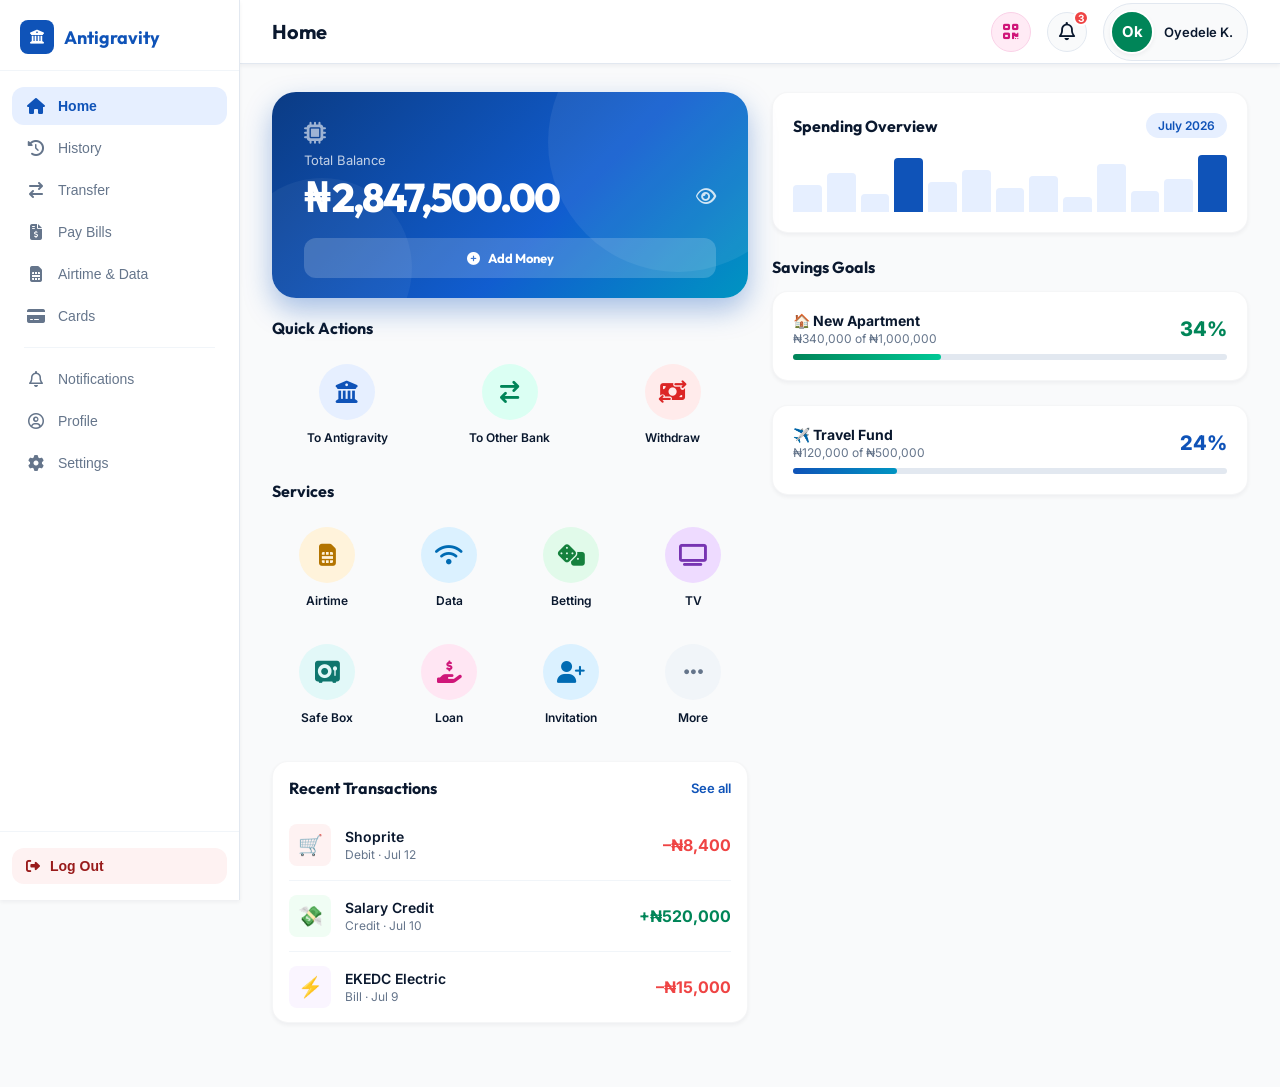
==== commit 7539327a: "feat: add 20+ bill payment categories and make all clickable" ====
--- a/dashboard.html
+++ b/dashboard.html
@@ -1182,16 +1182,31 @@
           <h2 style="font-size:20px;">Pay Bills</h2>
         </div>
         <p class="section-title">Bill Categories</p>
-        <div class="bill-grid">
-          <div class="bill-item" onclick="openBillPay('EKEDC / IKEDC','Electricity')"><div class="bill-icon">⚡</div><div class="bill-label">Electricity</div></div>
-          <div class="bill-item" onclick="openBillPay('DSTV / GoTV','Cable TV')"><div class="bill-icon">📺</div><div class="bill-label">Cable TV</div></div>
-          <div class="bill-item" onclick="openBillPay('LWC Water','Water Bill')"><div class="bill-icon">💧</div><div class="bill-label">Water</div></div>
-          <div class="bill-item" onclick="openBillPay('Spectranet','Internet')"><div class="bill-icon">📡</div><div class="bill-label">Internet</div></div>
-          <div class="bill-item" onclick="openBillPay('WAEC / JAMB','Education')"><div class="bill-icon">🎓</div><div class="bill-label">Education</div></div>
-          <div class="bill-item" onclick="openBillPay('Insurance Premium','Insurance')"><div class="bill-icon">🛡️</div><div class="bill-label">Insurance</div></div>
-          <div class="bill-item" onclick="openBillPay('Waste Management','Waste')"><div class="bill-icon">♻️</div><div class="bill-label">Waste</div></div>
-          <div class="bill-item" onclick="openBillPay('TV Licence','TV Licence')"><div class="bill-icon">📻</div><div class="bill-label">TV Licence</div></div>
-          <div class="bill-item" onclick="openBillPay('TollGate / e-Tag','Toll')"><div class="bill-icon">🚗</div><div class="bill-label">Toll</div></div>
+        <div class="bill-grid" style="grid-template-columns: repeat(auto-fill, minmax(110px, 1fr));">
+          <!-- Existing & Requested Categories -->
+          <div class="bill-item" onclick="openBillPay('Utility Co.','Electricity')"><div class="bill-icon">⚡</div><div class="bill-label">Electricity</div></div>
+          <div class="bill-item" onclick="openBillPay('DSTV / GOTV / StarTimes','Cable TV')"><div class="bill-icon">📺</div><div class="bill-label">Cable TV</div></div>
+          <div class="bill-item" onclick="openBillPay('Water Board','Water Bill')"><div class="bill-icon">💧</div><div class="bill-label">Water</div></div>
+          <div class="bill-item" onclick="openBillPay('WAEC / JAMB / Universities','School & Exams')"><div class="bill-icon">🎓</div><div class="bill-label">School &amp; Exams</div></div>
+          <div class="bill-item" onclick="openBillPay('Spectranet / Smile / Fiber','Internet Service')"><div class="bill-icon">📡</div><div class="bill-label">Internet Service</div></div>
+          <div class="bill-item" onclick="openBillPay('Fintech / Investment Partner','Financial Services')"><div class="bill-icon">🏦</div><div class="bill-label">Financial Services</div></div>
+          <div class="bill-item" onclick="openBillPay('Corporate Invoicing','Invoice Payment')"><div class="bill-icon">📄</div><div class="bill-label">Invoice Payment</div></div>
+          <div class="bill-item" onclick="openBillPay('Non-profit Partner','Aid, Grant & Donation')"><div class="bill-icon">❤️</div><div class="bill-label">Aid, Grant &amp; Donation</div></div>
+          <div class="bill-item" onclick="openBillPay('Faith Ministry / Organization','Religion')"><div class="bill-icon">⛪</div><div class="bill-label">Religion</div></div>
+          <div class="bill-item" onclick="openBillPay('LIRS / FIRS / Government','Government Payments')"><div class="bill-icon">🏛️</div><div class="bill-label">Government Payments</div></div>
+          <div class="bill-item" onclick="openBillPay('Embassy Visa Handling','Embassies')"><div class="bill-icon">🛂</div><div class="bill-label">Embassies</div></div>
+          <div class="bill-item" onclick="openBillPay('Netflix / Prime / Others','TV (Others)')"><div class="bill-icon">🍿</div><div class="bill-label">TV (Others)</div></div>
+          <div class="bill-item" onclick="openBillPay('Retailer Checkout','Online Shopping')"><div class="bill-icon">🛒</div><div class="bill-label">Online Shopping</div></div>
+          <div class="bill-item" onclick="openBillPay('POS Merchant Settlement','Merchant Payments')"><div class="bill-icon">🏪</div><div class="bill-label">Merchant Payments</div></div>
+          <div class="bill-item" onclick="openBillPay('Blackberry Services','Blackberry')"><div class="bill-icon">🍇</div><div class="bill-label">Blackberry</div></div>
+          <div class="bill-item" onclick="openBillPay('Paychoice Platform','Paychoice')"><div class="bill-icon">💳</div><div class="bill-label">Paychoice</div></div>
+          <div class="bill-item" onclick="openBillPay('Local Retail / Franchise','Commerce Retail Trade')"><div class="bill-icon">🏬</div><div class="bill-label">Commerce Retail Trade</div></div>
+          <div class="bill-item" onclick="openBillPay('Prepaid Card Topup','Prepaid Card Services')"><div class="bill-icon">🎟️</div><div class="bill-label">Prepaid Card Services</div></div>
+          <div class="bill-item" onclick="openBillPay('Global Roaming Topup','International Airtime')"><div class="bill-icon">🌍</div><div class="bill-label">International Airtime</div></div>
+          <div class="bill-item" onclick="openBillPay('Uber / Bolt / Railway','Transport')"><div class="bill-icon">🚗</div><div class="bill-label">Transport</div></div>
+          <div class="bill-item" onclick="openBillPay('Wakanow / Booking.com','Travel &amp; Hotel')"><div class="bill-icon">✈️</div><div class="bill-label">Travel &amp; Hotel</div></div>
+          <div class="bill-item" onclick="openBillPay('LASG Licence','TV Licence')"><div class="bill-icon">📻</div><div class="bill-label">TV Licence</div></div>
+          <div class="bill-item" onclick="openBillPay('LCC Tollgate','Toll')"><div class="bill-icon">🛣️</div><div class="bill-label">Toll</div></div>
         </div>
 
         <p class="section-title">Scheduled Bills</p>
@@ -1567,13 +1582,22 @@
               <div class="service-card-icon" style="background:#eff6ff;color:#3b82f6;"><i class="fa-solid fa-globe"></i></div>
               <div class="service-card-label">Remit</div>
             </div>
-            <div class="service-card-item" onclick="alert('Bills Payment: Pay bills for utilities and subscriptions globally.')">
-              <div class="service-card-icon" style="background:#fff7ed;color:#f97316;"><i class="fa-solid fa-file-invoice-dollar"></i></div>
-              <div class="service-card-label">Bills Payment</div>
-            </div>
-            <div class="service-card-item" onclick="alert('Other international services coming soon!')">
-              <div class="service-card-icon" style="background:#f1f5f9;color:var(--text-secondary);"><i class="fa-solid fa-circle-nodes"></i></div>
-              <div class="service-card-label">Others</div>
+          </div>
+
+          <!-- Bills Section -->
+          <div class="services-section-title">🧾 Bills</div>
+          <div class="services-grid-list">
+            <div class="service-card-item" onclick="navigate('bills'); openBillPay('EKEDC / IKEDC','Electricity')">
+              <div class="service-card-icon" style="background:hsl(39,100%,93%);color:hsl(39,100%,35%);"><i class="fa-solid fa-bolt"></i></div>
+              <div class="service-card-label">Electricity</div>
+            </div>
+            <div class="service-card-item" onclick="alert('Solar: Pay for solar energy subscriptions and green energy setups.')">
+              <div class="service-card-icon" style="background:#fff7ed;color:#f97316;"><i class="fa-solid fa-sun"></i></div>
+              <div class="service-card-label">Solar</div>
+            </div>
+            <div class="service-card-item" onclick="alert('Product & Service: Browse and purchase partner business offerings.')">
+              <div class="service-card-icon" style="background:hsl(160,100%,93%);color:var(--accent-green);"><i class="fa-solid fa-cubes"></i></div>
+              <div class="service-card-label">Product &amp; Service</div>
             </div>
           </div>
 
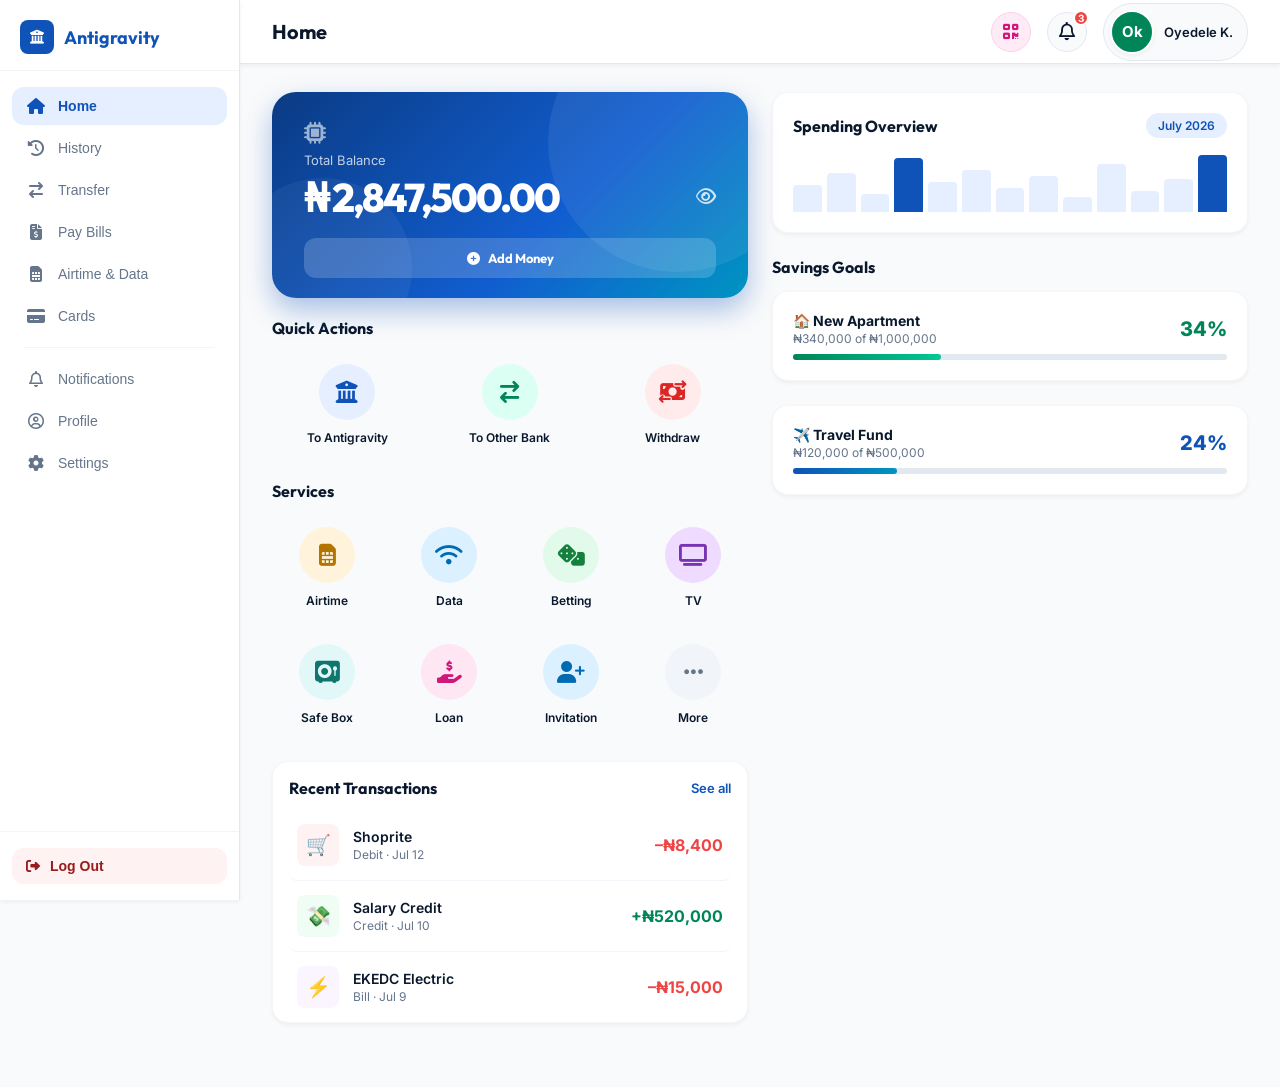
==== commit d67e0dac: "BANK REAPPOINTMENT" ====
--- a/dashboard.html
+++ b/dashboard.html
@@ -842,21 +842,21 @@
                 <p class="section-title" style="margin:0;">Recent Transactions</p>
                 <span onclick="navigate('history')" style="font-size:13px;color:var(--primary-blue);font-weight:600;cursor:pointer;">See all</span>
               </div>
-              <div class="transaction-item">
+              <div class="transaction-item" onclick="showHistoricalReceipt('Shoprite', 'Debit Card', 'Jul 12, 2026 · 14:32', '–₦8,400', 'Success')">
                 <div class="transaction-left">
                   <div class="tx-icon-wrapper" style="background:#fef2f2;">🛒</div>
                   <div><div style="font-size:14px;font-weight:600;">Shoprite</div><div class="tx-meta">Debit · Jul 12</div></div>
                 </div>
                 <div class="tx-amount-debit">–₦8,400</div>
               </div>
-              <div class="transaction-item">
+              <div class="transaction-item" onclick="showHistoricalReceipt('Salary Credit', 'Inflow', 'Jul 10, 2026 · 08:00', '+₦520,000', 'Success')">
                 <div class="transaction-left">
                   <div class="tx-icon-wrapper" style="background:#f0fdf4;">💸</div>
                   <div><div style="font-size:14px;font-weight:600;">Salary Credit</div><div class="tx-meta">Credit · Jul 10</div></div>
                 </div>
                 <div class="tx-amount-credit">+₦520,000</div>
               </div>
-              <div class="transaction-item" style="border:none;">
+              <div class="transaction-item" style="border:none;" onclick="showHistoricalReceipt('EKEDC Electric', 'Bill', 'Jul 9, 2026 · 11:20', '–₦15,000', 'Success')">
                 <div class="transaction-left">
                   <div class="tx-icon-wrapper" style="background:#faf5ff;">⚡</div>
                   <div><div style="font-size:14px;font-weight:600;">EKEDC Electric</div><div class="tx-meta">Bill · Jul 9</div></div>
@@ -1161,16 +1161,16 @@
           </div>
           <div style="font-size:12px;font-weight:700;color:var(--text-secondary);text-transform:uppercase;letter-spacing:1px;margin-bottom:8px;">July 2026</div>
           <div class="card" style="padding:0 16px;">
-            <div class="transaction-item"><div class="transaction-left"><div class="tx-icon-wrapper" style="background:#fef2f2;">🛒</div><div><div style="font-size:14px;font-weight:600;">Shoprite</div><div class="tx-meta">Debit Card · Jul 12 · 14:32</div></div></div><div><div class="tx-amount-debit">–₦8,400</div><div style="font-size:11px;color:#94a3b8;text-align:right;">Success</div></div></div>
-            <div class="transaction-item"><div class="transaction-left"><div class="tx-icon-wrapper" style="background:#f0fdf4;">💸</div><div><div style="font-size:14px;font-weight:600;">Salary Credit</div><div class="tx-meta">Inflow · Jul 10 · 08:00</div></div></div><div><div class="tx-amount-credit">+₦520,000</div><div style="font-size:11px;color:#94a3b8;text-align:right;">Success</div></div></div>
-            <div class="transaction-item"><div class="transaction-left"><div class="tx-icon-wrapper" style="background:#faf5ff;">⚡</div><div><div style="font-size:14px;font-weight:600;">EKEDC Electric</div><div class="tx-meta">Bill · Jul 9 · 11:20</div></div></div><div><div class="tx-amount-debit">–₦15,000</div><div style="font-size:11px;color:#94a3b8;text-align:right;">Success</div></div></div>
-            <div class="transaction-item"><div class="transaction-left"><div class="tx-icon-wrapper" style="background:#fff7ed;">📲</div><div><div style="font-size:14px;font-weight:600;">MTN Airtime</div><div class="tx-meta">Recharge · Jul 8 · 09:05</div></div></div><div><div class="tx-amount-debit">–₦2,000</div><div style="font-size:11px;color:#94a3b8;text-align:right;">Success</div></div></div>
-            <div class="transaction-item" style="border:none;"><div class="transaction-left"><div class="tx-icon-wrapper" style="background:#f0fdf4;">💳</div><div><div style="font-size:14px;font-weight:600;">Transfer from Ada Joy</div><div class="tx-meta">Credit · Jul 7 · 16:48</div></div></div><div><div class="tx-amount-credit">+₦50,000</div><div style="font-size:11px;color:#94a3b8;text-align:right;">Success</div></div></div>
+            <div class="transaction-item" onclick="showHistoricalReceipt('Shoprite', 'Debit Card', 'Jul 12, 2026 · 14:32', '–₦8,400', 'Success')"><div class="transaction-left"><div class="tx-icon-wrapper" style="background:#fef2f2;">🛒</div><div><div style="font-size:14px;font-weight:600;">Shoprite</div><div class="tx-meta">Debit Card · Jul 12 · 14:32</div></div></div><div><div class="tx-amount-debit">–₦8,400</div><div style="font-size:11px;color:#94a3b8;text-align:right;">Success</div></div></div>
+            <div class="transaction-item" onclick="showHistoricalReceipt('Salary Credit', 'Inflow', 'Jul 10, 2026 · 08:00', '+₦520,000', 'Success')"><div class="transaction-left"><div class="tx-icon-wrapper" style="background:#f0fdf4;">💸</div><div><div style="font-size:14px;font-weight:600;">Salary Credit</div><div class="tx-meta">Inflow · Jul 10 · 08:00</div></div></div><div><div class="tx-amount-credit">+₦520,000</div><div style="font-size:11px;color:#94a3b8;text-align:right;">Success</div></div></div>
+            <div class="transaction-item" onclick="showHistoricalReceipt('EKEDC Electric', 'Bill', 'Jul 9, 2026 · 11:20', '–₦15,000', 'Success')"><div class="transaction-left"><div class="tx-icon-wrapper" style="background:#faf5ff;">⚡</div><div><div style="font-size:14px;font-weight:600;">EKEDC Electric</div><div class="tx-meta">Bill · Jul 9 · 11:20</div></div></div><div><div class="tx-amount-debit">–₦15,000</div><div style="font-size:11px;color:#94a3b8;text-align:right;">Success</div></div></div>
+            <div class="transaction-item" onclick="showHistoricalReceipt('MTN Airtime', 'Recharge', 'Jul 8, 2026 · 09:05', '–₦2,000', 'Success')"><div class="transaction-left"><div class="tx-icon-wrapper" style="background:#fff7ed;">📲</div><div><div style="font-size:14px;font-weight:600;">MTN Airtime</div><div class="tx-meta">Recharge · Jul 8 · 09:05</div></div></div><div><div class="tx-amount-debit">–₦2,000</div><div style="font-size:11px;color:#94a3b8;text-align:right;">Success</div></div></div>
+            <div class="transaction-item" style="border:none;" onclick="showHistoricalReceipt('Transfer from Ada Joy', 'Credit', 'Jul 7, 2026 · 16:48', '+₦50,000', 'Success')"><div class="transaction-left"><div class="tx-icon-wrapper" style="background:#f0fdf4;">💳</div><div><div style="font-size:14px;font-weight:600;">Transfer from Ada Joy</div><div class="tx-meta">Credit · Jul 7 · 16:48</div></div></div><div><div class="tx-amount-credit">+₦50,000</div><div style="font-size:11px;color:#94a3b8;text-align:right;">Success</div></div></div>
           </div>
           <div style="font-size:12px;font-weight:700;color:var(--text-secondary);text-transform:uppercase;letter-spacing:1px;margin:16px 0 8px;">June 2026</div>
           <div class="card" style="padding:0 16px;">
-            <div class="transaction-item"><div class="transaction-left"><div class="tx-icon-wrapper" style="background:#fef2f2;">🏠</div><div><div style="font-size:14px;font-weight:600;">Rent Payment</div><div class="tx-meta">Transfer · Jun 28 · 09:00</div></div></div><div><div class="tx-amount-debit">–₦250,000</div><div style="font-size:11px;color:#94a3b8;text-align:right;">Success</div></div></div>
-            <div class="transaction-item" style="border:none;"><div class="transaction-left"><div class="tx-icon-wrapper" style="background:#f0fdf4;">💸</div><div><div style="font-size:14px;font-weight:600;">Salary Credit</div><div class="tx-meta">Inflow · Jun 10 · 08:00</div></div></div><div><div class="tx-amount-credit">+₦520,000</div><div style="font-size:11px;color:#94a3b8;text-align:right;">Success</div></div></div>
+            <div class="transaction-item" onclick="showHistoricalReceipt('Rent Payment', 'Transfer', 'Jun 28, 2026 · 09:00', '–₦250,000', 'Success')"><div class="transaction-left"><div class="tx-icon-wrapper" style="background:#fef2f2;">🏠</div><div><div style="font-size:14px;font-weight:600;">Rent Payment</div><div class="tx-meta">Transfer · Jun 28 · 09:00</div></div></div><div><div class="tx-amount-debit">–₦250,000</div><div style="font-size:11px;color:#94a3b8;text-align:right;">Success</div></div></div>
+            <div class="transaction-item" style="border:none;" onclick="showHistoricalReceipt('Salary Credit', 'Inflow', 'Jun 10, 2026 · 08:00', '+₦520,000', 'Success')"><div class="transaction-left"><div class="tx-icon-wrapper" style="background:#f0fdf4;">💸</div><div><div style="font-size:14px;font-weight:600;">Salary Credit</div><div class="tx-meta">Inflow · Jun 10 · 08:00</div></div></div><div><div class="tx-amount-credit">+₦520,000</div><div style="font-size:11px;color:#94a3b8;text-align:right;">Success</div></div></div>
           </div>
         </div>
       </div>
@@ -1347,14 +1347,14 @@
         <div style="max-width:600px;">
           <div style="font-size:12px;font-weight:700;color:var(--text-secondary);text-transform:uppercase;letter-spacing:1px;margin-bottom:10px;">New</div>
           <div class="card" style="padding:0 16px;">
-            <div class="notif-item"><div class="notif-icon-wrap" style="background:#f0fdf4;color:var(--accent-green);"><i class="fa-solid fa-arrow-down"></i></div><div style="flex:1;"><div class="notif-title">Credit Alert – ₦520,000</div><div class="notif-desc">Your account has been credited with ₦520,000.00 from PAYROLL SYSTEM.</div><div class="notif-time">5 mins ago</div></div><div class="notif-dot"></div></div>
-            <div class="notif-item"><div class="notif-icon-wrap" style="background:#fef2f2;color:#ef4444;"><i class="fa-solid fa-arrow-up"></i></div><div style="flex:1;"><div class="notif-title">Debit Alert – ₦8,400</div><div class="notif-desc">Your account has been debited ₦8,400.00 for SHOPRITE purchase.</div><div class="notif-time">2 hours ago</div></div><div class="notif-dot"></div></div>
-            <div class="notif-item" style="border:none;"><div class="notif-icon-wrap" style="background:#eff6ff;color:var(--primary-blue);"><i class="fa-solid fa-shield-halved"></i></div><div style="flex:1;"><div class="notif-title">Security Alert</div><div class="notif-desc">New login detected from Lagos, Nigeria. If this wasn't you, secure your account immediately.</div><div class="notif-time">1 day ago</div></div><div class="notif-dot"></div></div>
+            <div class="notif-item" onclick="clickNotification(this, 'PAYROLL SYSTEM', '+₦520,000', 'Jul 10, 2026 · 08:00', 'Credit Alert')"><div class="notif-icon-wrap" style="background:#f0fdf4;color:var(--accent-green);"><i class="fa-solid fa-arrow-down"></i></div><div style="flex:1;"><div class="notif-title">Credit Alert – ₦520,000</div><div class="notif-desc">Your account has been credited with ₦520,000.00 from PAYROLL SYSTEM.</div><div class="notif-time">5 mins ago</div></div><div class="notif-dot"></div></div>
+            <div class="notif-item" onclick="clickNotification(this, 'SHOPRITE', '–₦8,400', 'Jul 12, 2026 · 14:32', 'Debit Alert')"><div class="notif-icon-wrap" style="background:#fef2f2;color:#ef4444;"><i class="fa-solid fa-arrow-up"></i></div><div style="flex:1;"><div class="notif-title">Debit Alert – ₦8,400</div><div class="notif-desc">Your account has been debited ₦8,400.00 for SHOPRITE purchase.</div><div class="notif-time">2 hours ago</div></div><div class="notif-dot"></div></div>
+            <div class="notif-item" style="border:none;" onclick="clickNotification(this, 'Security Team', null, null, 'Security Alert')"><div class="notif-icon-wrap" style="background:#eff6ff;color:var(--primary-blue);"><i class="fa-solid fa-shield-halved"></i></div><div style="flex:1;"><div class="notif-title">Security Alert</div><div class="notif-desc">New login detected from Lagos, Nigeria. If this wasn't you, secure your account immediately.</div><div class="notif-time">1 day ago</div></div><div class="notif-dot"></div></div>
           </div>
           <div style="font-size:12px;font-weight:700;color:var(--text-secondary);text-transform:uppercase;letter-spacing:1px;margin:16px 0 10px;">Earlier</div>
           <div class="card" style="padding:0 16px;">
-            <div class="notif-item"><div class="notif-icon-wrap" style="background:#faf5ff;color:#7c3aed;"><i class="fa-solid fa-credit-card"></i></div><div style="flex:1;"><div class="notif-title">Card Transaction</div><div class="notif-desc">Your virtual card was used for an online purchase of ₦15,000.00.</div><div class="notif-time">3 days ago</div></div></div>
-            <div class="notif-item" style="border:none;"><div class="notif-icon-wrap" style="background:#fff7ed;color:#ea580c;"><i class="fa-solid fa-bell"></i></div><div style="flex:1;"><div class="notif-title">Bill Due Reminder</div><div class="notif-desc">Your DSTV subscription is due for renewal on July 20. Avoid disconnection.</div><div class="notif-time">5 days ago</div></div></div>
+            <div class="notif-item" onclick="clickNotification(this, 'Virtual Card System', '–₦15,000', 'Jul 9, 2026 · 10:15', 'Card Transaction')"><div class="notif-icon-wrap" style="background:#faf5ff;color:#7c3aed;"><i class="fa-solid fa-credit-card"></i></div><div style="flex:1;"><div class="notif-title">Card Transaction</div><div class="notif-desc">Your virtual card was used for an online purchase of ₦15,000.00.</div><div class="notif-time">3 days ago</div></div></div>
+            <div class="notif-item" style="border:none;" onclick="clickNotification(this, 'DSTV', '–₦9,900', 'Jul 20, 2026 · 12:00', 'Bill Due Reminder')"><div class="notif-icon-wrap" style="background:#fff7ed;color:#ea580c;"><i class="fa-solid fa-bell"></i></div><div style="flex:1;"><div class="notif-title">Bill Due Reminder</div><div class="notif-desc">Your DSTV subscription is due for renewal on July 20. Avoid disconnection.</div><div class="notif-time">5 days ago</div></div></div>
           </div>
         </div>
       </div>
@@ -1396,27 +1396,27 @@
         <div style="max-width:560px;">
           <div class="menu-section">
             <div class="menu-section-title">Security</div>
-            <div class="menu-item"><div class="menu-item-left"><div class="menu-item-icon" style="background:#eff6ff;color:#1d4ed8;"><i class="fa-solid fa-lock"></i></div><div class="menu-item-label">Change PIN</div></div><i class="fa-solid fa-chevron-right menu-chevron"></i></div>
-            <div class="menu-item"><div class="menu-item-left"><div class="menu-item-icon" style="background:#f0fdf4;color:#166534;"><i class="fa-solid fa-fingerprint"></i></div><div><div class="menu-item-label">Biometric Login</div><div class="menu-item-sub">Fingerprint / Face ID</div></div></div><label class="toggle-switch"><input type="checkbox" checked><div class="toggle-track"></div></label></div>
-            <div class="menu-item"><div class="menu-item-left"><div class="menu-item-icon" style="background:#fff7ed;color:#c2410c;"><i class="fa-solid fa-key"></i></div><div class="menu-item-label">Change Password</div></div><i class="fa-solid fa-chevron-right menu-chevron"></i></div>
-            <div class="menu-item"><div class="menu-item-left"><div class="menu-item-icon" style="background:#faf5ff;color:#6b21a8;"><i class="fa-solid fa-shield-halved"></i></div><div><div class="menu-item-label">Two-Factor Auth</div><div class="menu-item-sub">SMS / Authenticator</div></div></div><label class="toggle-switch"><input type="checkbox" checked><div class="toggle-track"></div></label></div>
+            <div class="menu-item" onclick="changePIN()"><div class="menu-item-left"><div class="menu-item-icon" style="background:#eff6ff;color:#1d4ed8;"><i class="fa-solid fa-lock"></i></div><div class="menu-item-label">Change PIN</div></div><i class="fa-solid fa-chevron-right menu-chevron"></i></div>
+            <div class="menu-item" onclick="toggleSettingToggle(event, 'setting-biometric')"><div class="menu-item-left"><div class="menu-item-icon" style="background:#f0fdf4;color:#166534;"><i class="fa-solid fa-fingerprint"></i></div><div><div class="menu-item-label">Biometric Login</div><div class="menu-item-sub">Fingerprint / Face ID</div></div></div><label class="toggle-switch"><input type="checkbox" id="setting-biometric" checked onchange="alert('Biometric Login setting updated.')"><div class="toggle-track"></div></label></div>
+            <div class="menu-item" onclick="changePassword()"><div class="menu-item-left"><div class="menu-item-icon" style="background:#fff7ed;color:#c2410c;"><i class="fa-solid fa-key"></i></div><div class="menu-item-label">Change Password</div></div><i class="fa-solid fa-chevron-right menu-chevron"></i></div>
+            <div class="menu-item" onclick="toggleSettingToggle(event, 'setting-2fa')"><div class="menu-item-left"><div class="menu-item-icon" style="background:#faf5ff;color:#6b21a8;"><i class="fa-solid fa-shield-halved"></i></div><div><div class="menu-item-label">Two-Factor Auth</div><div class="menu-item-sub">SMS / Authenticator</div></div></div><label class="toggle-switch"><input type="checkbox" id="setting-2fa" checked onchange="alert('Two-Factor Authentication setting updated.')"><div class="toggle-track"></div></label></div>
           </div>
           <div class="menu-section">
             <div class="menu-section-title">Notifications</div>
-            <div class="menu-item"><div class="menu-item-left"><div class="menu-item-icon" style="background:#eff6ff;color:#1d4ed8;"><i class="fa-solid fa-bell"></i></div><div><div class="menu-item-label">Push Notifications</div><div class="menu-item-sub">Transaction alerts</div></div></div><label class="toggle-switch"><input type="checkbox" checked><div class="toggle-track"></div></label></div>
-            <div class="menu-item"><div class="menu-item-left"><div class="menu-item-icon" style="background:#f0fdf4;color:#166534;"><i class="fa-regular fa-envelope"></i></div><div><div class="menu-item-label">Email Alerts</div><div class="menu-item-sub">Statements & receipts</div></div></div><label class="toggle-switch"><input type="checkbox" checked><div class="toggle-track"></div></label></div>
-            <div class="menu-item"><div class="menu-item-left"><div class="menu-item-icon" style="background:#fff7ed;color:#c2410c;"><i class="fa-solid fa-comment-sms"></i></div><div><div class="menu-item-label">SMS Alerts</div><div class="menu-item-sub">Debit / Credit SMS</div></div></div><label class="toggle-switch"><input type="checkbox"><div class="toggle-track"></div></label></div>
+            <div class="menu-item" onclick="toggleSettingToggle(event, 'setting-push')"><div class="menu-item-left"><div class="menu-item-icon" style="background:#eff6ff;color:#1d4ed8;"><i class="fa-solid fa-bell"></i></div><div><div class="menu-item-label">Push Notifications</div><div class="menu-item-sub">Transaction alerts</div></div></div><label class="toggle-switch"><input type="checkbox" id="setting-push" checked onchange="alert('Push Notifications setting updated.')"><div class="toggle-track"></div></label></div>
+            <div class="menu-item" onclick="toggleSettingToggle(event, 'setting-email')"><div class="menu-item-left"><div class="menu-item-icon" style="background:#f0fdf4;color:#166534;"><i class="fa-regular fa-envelope"></i></div><div><div class="menu-item-label">Email Alerts</div><div class="menu-item-sub">Statements & receipts</div></div></div><label class="toggle-switch"><input type="checkbox" id="setting-email" checked onchange="alert('Email Alerts setting updated.')"><div class="toggle-track"></div></label></div>
+            <div class="menu-item" onclick="toggleSettingToggle(event, 'setting-sms')"><div class="menu-item-left"><div class="menu-item-icon" style="background:#fff7ed;color:#c2410c;"><i class="fa-solid fa-comment-sms"></i></div><div><div class="menu-item-label">SMS Alerts</div><div class="menu-item-sub">Debit / Credit SMS</div></div></div><label class="toggle-switch"><input type="checkbox" id="setting-sms" onchange="alert('SMS Alerts setting updated.')"><div class="toggle-track"></div></label></div>
           </div>
           <div class="menu-section">
             <div class="menu-section-title">Preferences</div>
-            <div class="menu-item"><div class="menu-item-left"><div class="menu-item-icon" style="background:#f0fdf4;color:#166534;"><i class="fa-solid fa-globe"></i></div><div><div class="menu-item-label">Language</div><div class="menu-item-sub">English (Nigeria)</div></div></div><i class="fa-solid fa-chevron-right menu-chevron"></i></div>
-            <div class="menu-item"><div class="menu-item-left"><div class="menu-item-icon" style="background:#1a1a2e;color:#a78bfa;"><i class="fa-solid fa-moon"></i></div><div><div class="menu-item-label">Dark Mode</div><div class="menu-item-sub">App appearance</div></div></div><label class="toggle-switch"><input type="checkbox"><div class="toggle-track"></div></label></div>
-            <div class="menu-item"><div class="menu-item-left"><div class="menu-item-icon" style="background:#eff6ff;color:#1d4ed8;"><i class="fa-solid fa-coins"></i></div><div><div class="menu-item-label">Currency Display</div><div class="menu-item-sub">NGN (₦)</div></div></div><i class="fa-solid fa-chevron-right menu-chevron"></i></div>
+            <div class="menu-item" onclick="changeLanguage()"><div class="menu-item-left"><div class="menu-item-icon" style="background:#f0fdf4;color:#166534;"><i class="fa-solid fa-globe"></i></div><div><div class="menu-item-label">Language</div><div class="menu-item-sub" id="setting-lang-label">English (Nigeria)</div></div></div><i class="fa-solid fa-chevron-right menu-chevron"></i></div>
+            <div class="menu-item" onclick="toggleSettingToggle(event, 'setting-dark-mode')"><div class="menu-item-left"><div class="menu-item-icon" style="background:#1a1a2e;color:#a78bfa;"><i class="fa-solid fa-moon"></i></div><div><div class="menu-item-label">Dark Mode</div><div class="menu-item-sub">App appearance</div></div></div><label class="toggle-switch"><input type="checkbox" id="setting-dark-mode"><div class="toggle-track"></div></label></div>
+            <div class="menu-item" onclick="changeCurrency()"><div class="menu-item-left"><div class="menu-item-icon" style="background:#eff6ff;color:#1d4ed8;"><i class="fa-solid fa-coins"></i></div><div><div class="menu-item-label">Currency Display</div><div class="menu-item-sub" id="setting-curr-label">NGN (₦)</div></div></div><i class="fa-solid fa-chevron-right menu-chevron"></i></div>
           </div>
           <div class="menu-section">
             <div class="menu-section-title">Account</div>
             <div class="menu-item" onclick="navigate('help')"><div class="menu-item-left"><div class="menu-item-icon" style="background:#f0fdf4;color:#166534;"><i class="fa-solid fa-circle-question"></i></div><div class="menu-item-label">Help &amp; Support</div></div><i class="fa-solid fa-chevron-right menu-chevron"></i></div>
-            <div class="menu-item"><div class="menu-item-left"><div class="menu-item-icon" style="background:#fef2f2;color:#991b1b;"><i class="fa-solid fa-trash-can"></i></div><div><div class="menu-item-label" style="color:#991b1b;">Delete Account</div><div class="menu-item-sub">Permanently close account</div></div></div><i class="fa-solid fa-chevron-right menu-chevron"></i></div>
+            <div class="menu-item" onclick="deleteAccount()"><div class="menu-item-left"><div class="menu-item-icon" style="background:#fef2f2;color:#991b1b;"><i class="fa-solid fa-trash-can"></i></div><div><div class="menu-item-label" style="color:#991b1b;">Delete Account</div><div class="menu-item-sub">Permanently close account</div></div></div><i class="fa-solid fa-chevron-right menu-chevron"></i></div>
           </div>
         </div>
       </div>
@@ -1809,7 +1809,10 @@
       <div class="detail-row"><span class="detail-label">Date &amp; Time</span><span class="detail-value" id="receipt-date"></span></div>
       <div class="detail-row" style="border:none;"><span class="detail-label">Status</span><span class="detail-value" style="color:var(--accent-green);">&#10003; Successful</span></div>
     </div>
-    <button class="btn btn-primary btn-full" onclick="shareReceipt()" style="margin-bottom:10px;"><i class="fa-solid fa-share-nodes"></i> Share Receipt</button>
+    <div style="display:grid;grid-template-columns:1fr 1fr;gap:10px;margin-bottom:10px;">
+      <button class="btn btn-primary" onclick="shareReceipt()" style="font-size:13px;height:44px;margin-bottom:0;"><i class="fa-solid fa-share-nodes"></i> Share</button>
+      <button class="btn btn-success" onclick="downloadReceipt()" style="font-size:13px;height:44px;background:var(--accent-green);border:none;color:#fff;"><i class="fa-solid fa-download"></i> Download</button>
+    </div>
     <button class="btn btn-secondary btn-full" onclick="closeReceipt()">Done</button>
     <div id="receipt-share-toast" style="display:none;margin-top:12px;background:rgba(20,20,30,.9);color:#fff;padding:10px 20px;border-radius:12px;font-size:13px;font-weight:600;text-align:center;">
       <i class="fa-solid fa-clipboard-check" style="margin-right:6px;color:#4ade80;"></i>Receipt copied!
@@ -2119,19 +2122,162 @@
   }
 
   function shareReceipt() {
+    const title = document.getElementById('receipt-title').textContent;
+    const subtitle = document.getElementById('receipt-subtitle').textContent;
     const amount = document.getElementById('receipt-amount').textContent;
     const ref = document.getElementById('receipt-ref').textContent;
     const date = document.getElementById('receipt-date').textContent;
+    const to = document.getElementById('receipt-to').textContent;
+    const acct = document.getElementById('receipt-acct-val').textContent;
+    const bank = document.getElementById('receipt-bank-val').textContent;
+    const narration = document.getElementById('receipt-narration').textContent;
     const toShown = document.getElementById('receipt-row-to').style.display !== 'none';
-    let text = '\uD83C\uDFE6 Antigravity Bank \u2014 Transfer Receipt\n\u2501\u2501\u2501\u2501\u2501\u2501\u2501\u2501\u2501\u2501\u2501\u2501\u2501\n\u2705 Status: Successful\n\uD83D\uDCB0 Amount: ' + amount + '\n';
-    if (toShown) { text += '\uD83D\uDC64 Recipient: ' + document.getElementById('receipt-to').textContent + '\n'; }
-    text += '\uD83D\uDCCB Reference: ' + ref + '\n\uD83D\uDCC5 Date: ' + date + '\nPowered by Antigravity Bank';
-    if (navigator.share) { navigator.share({ title: 'Antigravity Bank Transfer Receipt', text }).catch(() => {}); }
-    else { navigator.clipboard.writeText(text).then(showReceiptToast).catch(() => { prompt('Copy receipt:', text); }); }
+    const narrShown = document.getElementById('receipt-row-narr').style.display !== 'none';
+
+    // 1. Build a beautiful plain-text fallback formatted as a unicode box.
+    let boxText = '```\n';
+    boxText += '╔══════════════════════════════════════╗\n';
+    boxText += '║          ANTIGRAVITY BANK            ║\n';
+    boxText += '║        TRANSACTION RECEIPT           ║\n';
+    boxText += '╠══════════════════════════════════════╣\n';
+    boxText += '║ Status:    Successful                ║\n';
+    boxText += '║ Amount:    ' + amount.padEnd(26) + '║\n';
+    if (toShown) {
+      boxText += '║ Recipient: ' + to.substring(0,25).padEnd(26) + '║\n';
+      boxText += '║ Account:   ' + acct.substring(0,25).padEnd(26) + '║\n';
+      boxText += '║ Bank:      ' + bank.substring(0,25).padEnd(26) + '║\n';
+    }
+    if (narrShown && narration) {
+      boxText += '║ Narration: ' + narration.substring(0,25).padEnd(26) + '║\n';
+    }
+    boxText += '║ Reference: ' + ref.padEnd(26) + '║\n';
+    boxText += '║ Date:      ' + date.substring(0, 25).padEnd(26) + '║\n';
+    boxText += '╚══════════════════════════════════════╝\n';
+    boxText += '```';
+
+    // 2. Try to generate canvas image and share it
+    const canvas = document.createElement('canvas');
+    canvas.width = 480;
+    canvas.height = toShown ? (narrShown ? 680 : 640) : 520;
+    const ctx = canvas.getContext('2d');
+    
+    ctx.fillStyle = '#ffffff';
+    ctx.fillRect(0, 0, canvas.width, canvas.height);
+    
+    const grd = ctx.createLinearGradient(0, 0, canvas.width, 140);
+    grd.addColorStop(0, '#0f172a');
+    grd.addColorStop(1, '#1e3a8a');
+    ctx.fillStyle = grd;
+    ctx.fillRect(0, 0, canvas.width, 140);
+    
+    ctx.fillStyle = '#ffffff';
+    ctx.font = 'bold 20px "Outfit", "Inter", sans-serif';
+    ctx.textAlign = 'center';
+    ctx.fillText('⚡ Antigravity Bank', canvas.width / 2, 45);
+    
+    ctx.fillStyle = '#93c5fd';
+    ctx.font = '12px "Inter", sans-serif';
+    ctx.fillText('OFFICIAL TRANSACTION RECEIPT', canvas.width / 2, 70);
+    
+    ctx.beginPath();
+    ctx.arc(canvas.width / 2, 140, 36, 0, 2 * Math.PI);
+    ctx.fillStyle = '#22c55e';
+    ctx.fill();
+    
+    ctx.strokeStyle = '#ffffff';
+    ctx.lineWidth = 4;
+    ctx.beginPath();
+    ctx.moveTo(canvas.width / 2 - 12, 140 - 2);
+    ctx.lineTo(canvas.width / 2 - 2, 140 + 8);
+    ctx.lineTo(canvas.width / 2 + 14, 140 - 8);
+    ctx.stroke();
+    
+    ctx.fillStyle = '#0f172a';
+    ctx.font = 'bold 18px "Outfit", "Inter", sans-serif';
+    ctx.fillText(title, canvas.width / 2, 205);
+    
+    ctx.fillStyle = '#64748b';
+    ctx.font = '13px "Inter", sans-serif';
+    ctx.fillText(subtitle, canvas.width / 2, 225);
+    
+    ctx.strokeStyle = '#e2e8f0';
+    ctx.lineWidth = 1;
+    ctx.beginPath();
+    ctx.moveTo(40, 250);
+    ctx.lineTo(canvas.width - 40, 250);
+    ctx.stroke();
+    
+    let currentY = 285;
+    function drawRow(label, value, isBoldVal = false) {
+      ctx.textAlign = 'left';
+      ctx.fillStyle = '#64748b';
+      ctx.font = '14px "Inter", sans-serif';
+      ctx.fillText(label, 40, currentY);
+      
+      ctx.textAlign = 'right';
+      ctx.fillStyle = isBoldVal ? '#1e3a8a' : '#0f172a';
+      ctx.font = isBoldVal ? 'bold 16px "Outfit", sans-serif' : '500 14px "Inter", sans-serif';
+      ctx.fillText(value, canvas.width - 40, currentY);
+      
+      currentY += 40;
+    }
+    
+    drawRow('Amount', amount, true);
+    if (toShown) {
+      drawRow('Recipient', to);
+      drawRow('Account Number', acct);
+      drawRow('Bank Name', bank);
+    }
+    if (narrShown && narration) {
+      drawRow('Narration', narration);
+    }
+    drawRow('Reference Number', ref);
+    drawRow('Date & Time', date);
+    drawRow('Status', 'Successful ✓');
+    
+    ctx.textAlign = 'center';
+    ctx.fillStyle = '#94a3b8';
+    ctx.font = 'italic 11px "Inter", sans-serif';
+    ctx.fillText('Thank you for banking with Antigravity Bank.', canvas.width / 2, canvas.height - 45);
+    ctx.fillText('This is a computer generated receipt and requires no signature.', canvas.width / 2, canvas.height - 25);
+    
+    try {
+      canvas.toBlob(function(blob) {
+        if (!blob) {
+          fallbackShareText(boxText);
+          return;
+        }
+        const file = new File([blob], 'Receipt_' + ref + '.png', { type: 'image/png' });
+        if (navigator.canShare && navigator.canShare({ files: [file] })) {
+          navigator.share({
+            files: [file],
+            title: 'Antigravity Bank Transaction Receipt',
+            text: 'Here is my transaction receipt from Antigravity Bank.'
+          }).catch(() => {
+            fallbackShareText(boxText);
+          });
+        } else {
+          fallbackShareText(boxText);
+        }
+      }, 'image/png');
+    } catch(e) {
+      fallbackShareText(boxText);
+    }
+  }
+
+  function fallbackShareText(boxText) {
+    if (navigator.share) {
+      navigator.share({ title: 'Antigravity Bank Transaction Receipt', text: boxText }).catch(() => {});
+    } else {
+      navigator.clipboard.writeText(boxText).then(showReceiptToast).catch(() => {
+        prompt('Copy receipt details:', boxText);
+      });
+    }
   }
 
   function showReceiptToast() {
     const t = document.getElementById('receipt-share-toast');
+    t.innerHTML = '<i class="fa-solid fa-clipboard-check" style="margin-right:6px;color:#4ade80;"></i>Receipt copied in box form!';
     t.style.display = 'block';
     setTimeout(() => { t.style.display = 'none'; }, 2800);
   }
@@ -2272,7 +2418,41 @@
   }
 
   // ===== NOTIFICATIONS =====
-  function markAllRead() { document.querySelectorAll('.notif-dot').forEach(d => d.remove()); }
+  let unreadNotificationsCount = 3;
+  function clickNotification(el, title, amount, date, type) {
+    const dot = el.querySelector('.notif-dot');
+    if (dot) {
+      dot.remove();
+      unreadNotificationsCount = Math.max(0, unreadNotificationsCount - 1);
+      updateNotifBadge();
+    }
+    if (amount) {
+      showHistoricalReceipt(title, type, date, amount, 'Success');
+    } else {
+      const desc = el.querySelector('.notif-desc').textContent;
+      const t = el.querySelector('.notif-title').textContent;
+      alert(`${t}\n\n${desc}`);
+    }
+  }
+
+  function updateNotifBadge() {
+    const badges = document.querySelectorAll('.notif-badge');
+    badges.forEach(b => {
+      if (unreadNotificationsCount === 0) {
+        b.style.display = 'none';
+      } else {
+        b.style.display = 'flex';
+        b.textContent = unreadNotificationsCount;
+      }
+    });
+  }
+
+  function markAllRead() {
+    document.querySelectorAll('.notif-dot').forEach(d => d.remove());
+    unreadNotificationsCount = 0;
+    updateNotifBadge();
+    alert('All notifications marked as read.');
+  }
 
   // ===== COPY ACCOUNT =====
   function copyAcctNum() {
@@ -2289,6 +2469,218 @@
     document.querySelectorAll('.faq-item').forEach(f => f.classList.remove('open'));
     if (!wasOpen) item.classList.add('open');
   }
+
+  // ===== HISTORICAL RECEIPTS & CANVAS DOWNLOAD =====
+  function showHistoricalReceipt(title, typeText, dateText, amountText, statusText) {
+    const isCredit = amountText.includes('+');
+    const cleanAmount = amountText.replace(/[–+]/g, '');
+    
+    document.getElementById('receipt-title').textContent = isCredit ? 'Payment Received!' : 'Transaction Successful!';
+    document.getElementById('receipt-subtitle').textContent = isCredit ? 'Fund received from ' + title : 'Paid to ' + title + '.';
+    document.getElementById('receipt-amount').textContent = cleanAmount;
+    
+    // Generate a clean reference code
+    let hash = 0;
+    const refSeed = title + dateText + cleanAmount;
+    for (let i = 0; i < refSeed.length; i++) {
+      hash = refSeed.charCodeAt(i) + ((hash << 5) - hash);
+    }
+    const ref = 'AGV' + Math.abs(hash).toString().slice(0, 10).padStart(10, '0');
+    document.getElementById('receipt-ref').textContent = ref;
+    
+    document.getElementById('receipt-date').textContent = dateText;
+    
+    document.getElementById('receipt-to').textContent = title;
+    document.getElementById('receipt-acct-val').textContent = isCredit ? '0123 456 789' : '9988776655';
+    document.getElementById('receipt-bank-val').textContent = isCredit ? 'Antigravity Bank' : 'Access Bank';
+    ['receipt-row-to', 'receipt-row-acct', 'receipt-row-bank'].forEach(id => document.getElementById(id).style.display = 'flex');
+    document.getElementById('receipt-row-narr').style.display = 'none';
+    
+    document.getElementById('receipt-overlay').classList.add('active');
+  }
+
+  function downloadReceipt() {
+    const title = document.getElementById('receipt-title').textContent;
+    const subtitle = document.getElementById('receipt-subtitle').textContent;
+    const amount = document.getElementById('receipt-amount').textContent;
+    const ref = document.getElementById('receipt-ref').textContent;
+    const date = document.getElementById('receipt-date').textContent;
+    
+    const to = document.getElementById('receipt-to').textContent;
+    const acct = document.getElementById('receipt-acct-val').textContent;
+    const bank = document.getElementById('receipt-bank-val').textContent;
+    const narration = document.getElementById('receipt-narration').textContent;
+    
+    const toShown = document.getElementById('receipt-row-to').style.display !== 'none';
+    const narrShown = document.getElementById('receipt-row-narr').style.display !== 'none';
+    
+    const canvas = document.createElement('canvas');
+    canvas.width = 480;
+    canvas.height = toShown ? (narrShown ? 680 : 640) : 520;
+    const ctx = canvas.getContext('2d');
+    
+    ctx.fillStyle = '#ffffff';
+    ctx.fillRect(0, 0, canvas.width, canvas.height);
+    
+    const grd = ctx.createLinearGradient(0, 0, canvas.width, 140);
+    grd.addColorStop(0, '#0f172a');
+    grd.addColorStop(1, '#1e3a8a');
+    ctx.fillStyle = grd;
+    ctx.fillRect(0, 0, canvas.width, 140);
+    
+    ctx.fillStyle = '#ffffff';
+    ctx.font = 'bold 20px "Outfit", "Inter", sans-serif';
+    ctx.textAlign = 'center';
+    ctx.fillText('⚡ Antigravity Bank', canvas.width / 2, 45);
+    
+    ctx.fillStyle = '#93c5fd';
+    ctx.font = '12px "Inter", sans-serif';
+    ctx.fillText('OFFICIAL TRANSACTION RECEIPT', canvas.width / 2, 70);
+    
+    ctx.beginPath();
+    ctx.arc(canvas.width / 2, 140, 36, 0, 2 * Math.PI);
+    ctx.fillStyle = '#22c55e';
+    ctx.fill();
+    
+    ctx.strokeStyle = '#ffffff';
+    ctx.lineWidth = 4;
+    ctx.beginPath();
+    ctx.moveTo(canvas.width / 2 - 12, 140 - 2);
+    ctx.lineTo(canvas.width / 2 - 2, 140 + 8);
+    ctx.lineTo(canvas.width / 2 + 14, 140 - 8);
+    ctx.stroke();
+    
+    ctx.fillStyle = '#0f172a';
+    ctx.font = 'bold 18px "Outfit", "Inter", sans-serif';
+    ctx.fillText(title, canvas.width / 2, 205);
+    
+    ctx.fillStyle = '#64748b';
+    ctx.font = '13px "Inter", sans-serif';
+    ctx.fillText(subtitle, canvas.width / 2, 225);
+    
+    ctx.strokeStyle = '#e2e8f0';
+    ctx.lineWidth = 1;
+    ctx.beginPath();
+    ctx.moveTo(40, 250);
+    ctx.lineTo(canvas.width - 40, 250);
+    ctx.stroke();
+    
+    let currentY = 285;
+    function drawRow(label, value, isBoldVal = false) {
+      ctx.textAlign = 'left';
+      ctx.fillStyle = '#64748b';
+      ctx.font = '14px "Inter", sans-serif';
+      ctx.fillText(label, 40, currentY);
+      
+      ctx.textAlign = 'right';
+      ctx.fillStyle = isBoldVal ? '#1e3a8a' : '#0f172a';
+      ctx.font = isBoldVal ? 'bold 16px "Outfit", sans-serif' : '500 14px "Inter", sans-serif';
+      ctx.fillText(value, canvas.width - 40, currentY);
+      
+      currentY += 40;
+    }
+    
+    drawRow('Amount', amount, true);
+    if (toShown) {
+      drawRow('Recipient', to);
+      drawRow('Account Number', acct);
+      drawRow('Bank Name', bank);
+    }
+    if (narrShown && narration) {
+      drawRow('Narration', narration);
+    }
+    drawRow('Reference Number', ref);
+    drawRow('Date & Time', date);
+    drawRow('Status', 'Successful ✓');
+    
+    ctx.textAlign = 'center';
+    ctx.fillStyle = '#94a3b8';
+    ctx.font = 'italic 11px "Inter", sans-serif';
+    ctx.fillText('Thank you for banking with Antigravity Bank.', canvas.width / 2, canvas.height - 45);
+    ctx.fillText('This is a computer generated receipt and requires no signature.', canvas.width / 2, canvas.height - 25);
+    
+    const link = document.createElement('a');
+    link.download = 'Receipt_' + ref + '.png';
+    link.href = canvas.toDataURL('image/png');
+    link.click();
+  }
+
+  // ===== SETTINGS FUNCTIONS =====
+  function toggleSettingToggle(event, checkboxId) {
+    const cb = document.getElementById(checkboxId);
+    if (!cb) return;
+    if (event.target !== cb) {
+      cb.checked = !cb.checked;
+      cb.dispatchEvent(new Event('change'));
+    }
+  }
+
+  // Dark Mode callback
+  document.getElementById('setting-dark-mode').addEventListener('change', function(e) {
+    if (e.target.checked) {
+      document.body.classList.add('dark-theme');
+    } else {
+      document.body.classList.remove('dark-theme');
+    }
+  });
+
+  function changePIN() {
+    const cur = prompt('Enter Current PIN:');
+    if (cur === null) return;
+    if (cur.length !== 4 || isNaN(cur)) { alert('Invalid current PIN.'); return; }
+    const newPin = prompt('Enter New 4-digit PIN:');
+    if (newPin === null) return;
+    if (newPin.length !== 4 || isNaN(newPin)) { alert('Invalid new PIN. Must be 4 digits.'); return; }
+    alert('PIN changed successfully!');
+  }
+
+  function changePassword() {
+    const cur = prompt('Enter Current Password:');
+    if (cur === null) return;
+    if (!cur) { alert('Invalid password.'); return; }
+    const newPass = prompt('Enter New Password:');
+    if (newPass === null) return;
+    if (newPass.length < 6) { alert('New password must be at least 6 characters.'); return; }
+    alert('Password changed successfully!');
+  }
+
+  function changeLanguage() {
+    const langs = ['English (Nigeria)', 'Yoruba', 'Igbo', 'Hausa', 'French'];
+    let msg = 'Choose Language:\n';
+    langs.forEach((l, idx) => { msg += (idx+1) + '. ' + l + '\n'; });
+    const choice = prompt(msg, '1');
+    if (choice === null) return;
+    const idx = parseInt(choice) - 1;
+    if (langs[idx]) {
+      alert('Language updated to ' + langs[idx]);
+      document.getElementById('setting-lang-label').textContent = langs[idx];
+    } else {
+      alert('Invalid choice.');
+    }
+  }
+
+  function changeCurrency() {
+    const currs = ['NGN (₦)', 'USD ($)', 'GBP (£)', 'EUR (€)'];
+    let msg = 'Choose Currency:\n';
+    currs.forEach((c, idx) => { msg += (idx+1) + '. ' + c + '\n'; });
+    const choice = prompt(msg, '1');
+    if (choice === null) return;
+    const idx = parseInt(choice) - 1;
+    if (currs[idx]) {
+      alert('Preferred display currency updated to ' + currs[idx]);
+      document.getElementById('setting-curr-label').textContent = currs[idx];
+    } else {
+      alert('Invalid choice.');
+    }
+  }
+
+  function deleteAccount() {
+    const conf = confirm('WARNING: Are you sure you want to permanently close your account? This action cannot be undone.');
+    if (conf) {
+      alert('Account closed successfully. Redirecting you to login page...');
+      window.location.href = 'login.html';
+    }
+  }
 </script>
 </body>
 </html>
--- a/index.css
+++ b/index.css
@@ -571,8 +571,15 @@
   display: flex;
   justify-content: space-between;
   align-items: center;
-  padding: 14px 0;
+  padding: 14px 8px;
   border-bottom: 1px solid #f1f5f9;
+  cursor: pointer;
+  border-radius: var(--radius-sm);
+  transition: var(--transition-smooth);
+}
+
+.transaction-item:hover {
+  background-color: var(--primary-blue-light);
 }
 
 .transaction-item:last-child {
@@ -719,3 +726,46 @@
     justify-content: center;
   }
 }
+
+/* ===================================================
+   Dark Theme Overrides
+=================================================== */
+body.dark-theme {
+  --bg-white: hsl(220, 20%, 15%);
+  --surface-off-white: hsl(220, 20%, 10%);
+  --text-primary: hsl(210, 20%, 98%);
+  --text-secondary: hsl(210, 10%, 70%);
+  --primary-blue-light: hsl(217, 30%, 22%);
+  --accent-green-light: hsl(160, 30%, 18%);
+}
+body.dark-theme .card,
+body.dark-theme .menu-item,
+body.dark-theme .numpad-key,
+body.dark-theme .bill-item,
+body.dark-theme .contact-item,
+body.dark-theme .notif-item {
+  background-color: var(--bg-white);
+  color: var(--text-primary);
+}
+body.dark-theme input.input-field,
+body.dark-theme select.input-field {
+  background-color: hsl(220, 20%, 12%);
+  color: var(--text-primary);
+  border-color: hsl(220, 10%, 25%);
+}
+body.dark-theme .status-bar {
+  background-color: var(--surface-off-white) !important;
+  color: var(--text-primary);
+}
+body.dark-theme .dash-topbar,
+body.dark-theme .bottom-nav {
+  background-color: var(--bg-white);
+  border-color: hsl(220, 10%, 20%);
+}
+body.dark-theme .sub-screen-header {
+  border-color: hsl(220, 10%, 20%);
+}
+body.dark-theme .notif-badge {
+  border-color: var(--bg-white);
+}
+
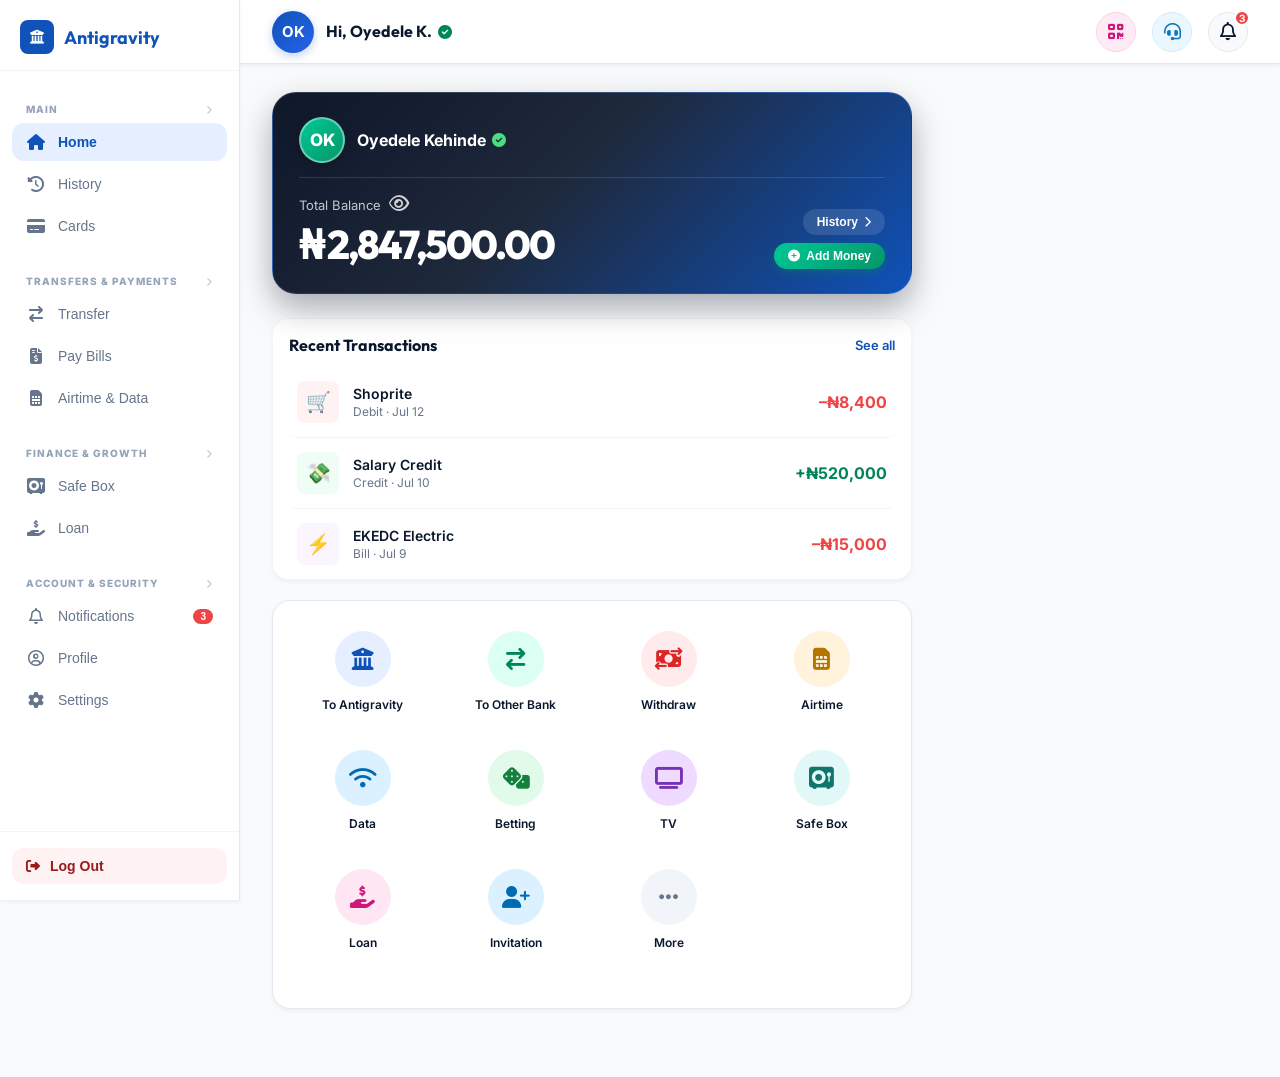
==== commit 922a132c: "BANK APPOITMENT" ====
--- a/dashboard.html
+++ b/dashboard.html
@@ -243,6 +243,256 @@
       border: 2px solid #fff;
     }
 
+    /* ===== CATEGORIZED SIDEBAR & DASHBOARD SPLIT CARDS ===== */
+    .sidebar-section-label {
+      font-size: 10px;
+      font-weight: 800;
+      text-transform: uppercase;
+      letter-spacing: 1px;
+      color: #94a3b8;
+      padding: 12px 14px 4px;
+      margin-top: 4px;
+    }
+    .sidebar-badge {
+      margin-left: auto;
+      background: #ef4444;
+      color: #fff;
+      font-size: 10px;
+      font-weight: 700;
+      padding: 2px 7px;
+      border-radius: 99px;
+    }
+
+    .dashboard-split-card {
+      background: var(--bg-white);
+      border-radius: 18px;
+      padding: 18px 20px;
+      margin-bottom: 20px;
+      box-shadow: var(--shadow-sm);
+      border: 1px solid #e2e8f0;
+      transition: var(--transition-smooth);
+    }
+    .dashboard-split-card:hover {
+      box-shadow: var(--shadow-md);
+    }
+    .dashboard-split-header {
+      display: flex;
+      align-items: center;
+      justify-content: space-between;
+      margin-bottom: 14px;
+    }
+    .split-link {
+      font-size: 12px;
+      font-weight: 700;
+      color: var(--primary-blue);
+      cursor: pointer;
+      display: inline-flex;
+      align-items: center;
+      gap: 4px;
+    }
+    .split-link:hover {
+      text-decoration: underline;
+    }
+
+    /* ===== OPAY STYLE BALANCE CARD & TOPBAR ===== */
+    .dash-topbar-profile {
+      display: flex;
+      align-items: center;
+      gap: 12px;
+      cursor: pointer;
+      padding: 4px 8px 4px 0;
+      border-radius: 12px;
+      transition: background 0.2s;
+    }
+    .dash-topbar-profile:hover {
+      background: var(--surface-off-white);
+    }
+    .topbar-avatar {
+      width: 42px;
+      height: 42px;
+      border-radius: 50%;
+      background: linear-gradient(135deg, var(--primary-blue), #2563eb);
+      color: #fff;
+      font-weight: 700;
+      font-size: 15px;
+      display: flex;
+      align-items: center;
+      justify-content: center;
+      box-shadow: 0 3px 10px rgba(15,82,186,0.25);
+    }
+    .topbar-user-title {
+      font-family: var(--font-display);
+      font-size: 16px;
+      font-weight: 700;
+      color: var(--text-primary);
+      line-height: 1.2;
+      display: flex;
+      align-items: center;
+      gap: 6px;
+    }
+    .topbar-user-sub {
+      font-size: 11px;
+      color: var(--text-secondary);
+      display: flex;
+      align-items: center;
+      gap: 6px;
+      margin-top: 2px;
+    }
+
+    .opay-balance-card {
+      background: linear-gradient(135deg, #0f172a 0%, #1e293b 45%, #0f52ba 100%);
+      border-radius: 24px;
+      padding: 24px 26px;
+      color: #fff;
+      position: relative;
+      overflow: hidden;
+      margin-bottom: 24px;
+      box-shadow: 0 14px 32px rgba(15, 23, 42, 0.35);
+      border: 1px solid rgba(255,255,255,0.12);
+    }
+    .opay-card-header {
+      display: flex;
+      align-items: center;
+      justify-content: space-between;
+      margin-bottom: 14px;
+    }
+    .opay-user-info {
+      display: flex;
+      align-items: center;
+      gap: 12px;
+    }
+    .opay-avatar {
+      width: 46px;
+      height: 46px;
+      border-radius: 50%;
+      background: linear-gradient(135deg, #00c896, #059669);
+      color: #fff;
+      font-weight: 800;
+      font-size: 17px;
+      display: flex;
+      align-items: center;
+      justify-content: center;
+      border: 2px solid rgba(255,255,255,0.4);
+      box-shadow: 0 4px 12px rgba(0,0,0,0.2);
+    }
+    .opay-user-name {
+      font-size: 16px;
+      font-weight: 700;
+      color: #fff;
+      display: flex;
+      align-items: center;
+      gap: 6px;
+    }
+    .opay-acct-row {
+      font-size: 12px;
+      color: rgba(255,255,255,0.8);
+      display: flex;
+      align-items: center;
+      gap: 8px;
+      margin-top: 3px;
+    }
+    .opay-copy-chip {
+      background: rgba(255,255,255,0.18);
+      border: none;
+      color: #fff;
+      border-radius: 99px;
+      padding: 2px 10px;
+      font-size: 11px;
+      font-weight: 600;
+      cursor: pointer;
+      display: inline-flex;
+      align-items: center;
+      gap: 4px;
+      transition: background 0.2s;
+    }
+    .opay-copy-chip:hover {
+      background: rgba(255,255,255,0.32);
+    }
+    .opay-tier-badge {
+      background: rgba(16, 185, 129, 0.22);
+      border: 1px solid rgba(52, 211, 153, 0.4);
+      color: #34d399;
+      font-size: 11px;
+      font-weight: 700;
+      padding: 5px 12px;
+      border-radius: 99px;
+      display: flex;
+      align-items: center;
+      gap: 5px;
+    }
+    .opay-divider {
+      height: 1px;
+      background: rgba(255,255,255,0.12);
+      margin: 14px 0 16px;
+    }
+    .opay-balance-row {
+      display: flex;
+      align-items: flex-end;
+      justify-content: space-between;
+      margin-bottom: 20px;
+    }
+    .balance-label-row {
+      display: flex;
+      align-items: center;
+      gap: 8px;
+      font-size: 13px;
+      color: rgba(255,255,255,0.75);
+      margin-bottom: 4px;
+    }
+    .opay-history-btn {
+      background: rgba(255,255,255,0.12);
+      border: none;
+      color: #fff;
+      padding: 6px 14px;
+      border-radius: 99px;
+      font-size: 12px;
+      font-weight: 600;
+      cursor: pointer;
+      display: flex;
+      align-items: center;
+      gap: 6px;
+      transition: background 0.2s;
+    }
+    .opay-history-btn:hover {
+      background: rgba(255,255,255,0.25);
+    }
+    .opay-card-actions {
+      display: grid;
+      grid-template-columns: 1.2fr 1fr 1fr;
+      gap: 10px;
+    }
+    .opay-act-btn {
+      height: 42px;
+      border-radius: 12px;
+      border: none;
+      font-size: 13px;
+      font-weight: 700;
+      cursor: pointer;
+      display: flex;
+      align-items: center;
+      justify-content: center;
+      gap: 8px;
+      transition: transform 0.15s, background 0.2s;
+    }
+    .opay-act-btn:active {
+      transform: scale(0.97);
+    }
+    .opay-act-primary {
+      background: linear-gradient(135deg, #00c896, #059669);
+      color: #fff;
+      box-shadow: 0 4px 12px rgba(5, 150, 105, 0.35);
+    }
+    .opay-act-primary:hover {
+      background: linear-gradient(135deg, #00e0a8, #047857);
+    }
+    .opay-act-secondary {
+      background: rgba(255, 255, 255, 0.14);
+      color: #fff;
+    }
+    .opay-act-secondary:hover {
+      background: rgba(255, 255, 255, 0.25);
+    }
+
     .balance-card {
       background: linear-gradient(135deg, hsl(216,85%,28%) 0%, hsl(216,85%,44%) 60%, hsl(194,100%,38%) 100%);
       border-radius: 24px;
@@ -309,11 +559,47 @@
     .contact-avatar { width: 52px; height: 52px; border-radius: 50%; display: flex; align-items: center; justify-content: center; font-weight: 700; font-size: 16px; color: #fff; box-shadow: var(--shadow-sm); }
     .contact-name { font-size: 11px; color: var(--text-secondary); text-align: center; }
 
-    .bill-grid { display: grid; grid-template-columns: repeat(auto-fill, minmax(100px,1fr)); gap: 12px; margin-bottom: 20px; }
-    .bill-item { background: var(--bg-white); border-radius: 16px; padding: 16px 8px; display: flex; flex-direction: column; align-items: center; gap: 8px; cursor: pointer; box-shadow: var(--shadow-sm); transition: var(--transition-smooth); }
-    .bill-item:hover { transform: translateY(-3px); box-shadow: var(--shadow-md); }
+    .bill-category-title {
+      font-size: 13px;
+      font-weight: 700;
+      text-transform: uppercase;
+      letter-spacing: 0.8px;
+      color: var(--text-secondary);
+      margin: 18px 0 10px;
+      padding: 0 2px;
+      display: flex;
+      align-items: center;
+      gap: 6px;
+    }
+    .bill-grid { display: grid; grid-template-columns: repeat(4, 1fr); gap: 12px; margin-bottom: 20px; }
+    .bill-item { background: var(--bg-white); border: 1px solid #e2e8f0; border-radius: 16px; padding: 14px 8px 12px; display: flex; flex-direction: column; align-items: center; gap: 8px; cursor: pointer; box-shadow: var(--shadow-sm); transition: var(--transition-smooth); text-align: center; }
+    .bill-item:hover { border-color: var(--primary-blue); transform: translateY(-2px); box-shadow: var(--shadow-md); }
     .bill-icon { font-size: 26px; }
-    .bill-label { font-size: 11px; font-weight: 600; color: var(--text-primary); text-align: center; }
+    .bill-label { font-size: 11px; font-weight: 600; color: var(--text-primary); text-align: center; line-height: 1.25; }
+
+    @media (max-width: 640px) {
+      .bill-grid { grid-template-columns: repeat(3, 1fr); gap: 10px; }
+      .bill-item { padding: 12px 6px; }
+      .bill-icon { font-size: 22px; }
+      .bill-label { font-size: 10.5px; }
+    }
+
+    .cs-grid { display: grid; grid-template-columns: repeat(4, 1fr); gap: 12px; margin-bottom: 20px; }
+    .cs-item { background: var(--bg-white); border: 1px solid #e2e8f0; border-radius: 16px; padding: 14px 8px 12px; display: flex; flex-direction: column; align-items: center; gap: 8px; cursor: pointer; box-shadow: var(--shadow-sm); transition: var(--transition-smooth); text-align: center; }
+    .cs-item:hover { border-color: var(--primary-blue); transform: translateY(-2px); box-shadow: var(--shadow-md); }
+    .cs-icon { width: 44px; height: 44px; border-radius: 12px; display: flex; align-items: center; justify-content: center; font-size: 18px; }
+    .cs-label { font-size: 11px; font-weight: 600; color: var(--text-primary); text-align: center; line-height: 1.25; }
+
+    .help-tabs-header { display: flex; border-bottom: 2px solid #e2e8f0; margin-bottom: 16px; gap: 8px; }
+    .help-tab { padding: 10px 16px; font-size: 14px; font-weight: 600; color: var(--text-secondary); cursor: pointer; border-bottom: 3px solid transparent; margin-bottom: -2px; transition: var(--transition-smooth); }
+    .help-tab.active { color: var(--primary-blue); border-bottom-color: var(--primary-blue); }
+    .help-list-item { display: flex; align-items: center; justify-content: space-between; padding: 14px 16px; background: var(--bg-white); border-radius: 14px; margin-bottom: 8px; cursor: pointer; border: 1px solid #f1f5f9; box-shadow: var(--shadow-sm); transition: var(--transition-smooth); }
+    .help-list-item:hover { border-color: var(--primary-blue-light); box-shadow: var(--shadow-md); transform: translateX(3px); }
+
+    @media (max-width: 640px) {
+      .cs-grid { grid-template-columns: repeat(3, 1fr); gap: 10px; }
+      .cs-item { padding: 12px 6px; }
+    }
 
     .virtual-card { border-radius: 20px; padding: 24px 20px; color: #fff; position: relative; overflow: hidden; margin-bottom: 14px; min-height: 180px; display: flex; flex-direction: column; justify-content: space-between; box-shadow: 0 10px 24px rgba(0,0,0,.22); max-width: 380px; }
     .card-gradient-1 { background: linear-gradient(135deg,#1a1a2e,#16213e,#0f3460); }
@@ -424,9 +710,8 @@
     @keyframes popIn { 0% { transform: scale(0); opacity: 0; } 100% { transform: scale(1); opacity: 1; } }
 
     /* Dashboard home grid */
-    .home-grid { display: grid; grid-template-columns: 1fr 1fr; gap: 24px; align-items: start; }
+    .home-grid { display: flex; flex-direction: column; max-width: 640px; }
     .home-grid-left { display: flex; flex-direction: column; }
-    .home-grid-right { display: flex; flex-direction: column; }
 
     /* Mobile bottom nav (hidden on desktop) */
     .mobile-bottom-nav {
@@ -709,12 +994,24 @@
       Antigravity
     </a>
     <nav class="sidebar-nav">
+      <div class="sidebar-section-label" onclick="navigate('cat-main')" style="cursor:pointer;display:flex;justify-content:space-between;align-items:center;" title="Open Main Category Page">
+        <span>MAIN</span>
+        <i class="fa-solid fa-chevron-right" style="font-size:9px;opacity:.6;"></i>
+      </div>
       <button class="sidebar-item active" id="nav-home" onclick="navigate('home')">
         <i class="fa-solid fa-house"></i> Home
       </button>
       <button class="sidebar-item" id="nav-history" onclick="navigate('history')">
         <i class="fa-solid fa-clock-rotate-left"></i> History
       </button>
+      <button class="sidebar-item" id="nav-cards" onclick="navigate('cards')">
+        <i class="fa-solid fa-credit-card"></i> Cards
+      </button>
+
+      <div class="sidebar-section-label" onclick="navigate('cat-transfers')" style="cursor:pointer;display:flex;justify-content:space-between;align-items:center;margin-top:14px;" title="Open Transfers & Payments Category Page">
+        <span>TRANSFERS &amp; PAYMENTS</span>
+        <i class="fa-solid fa-chevron-right" style="font-size:9px;opacity:.6;"></i>
+      </div>
       <button class="sidebar-item" id="nav-transfer" onclick="navigate('transfer')">
         <i class="fa-solid fa-arrow-right-arrow-left"></i> Transfer
       </button>
@@ -722,14 +1019,27 @@
         <i class="fa-solid fa-file-invoice-dollar"></i> Pay Bills
       </button>
       <button class="sidebar-item" id="nav-airtime" onclick="navigate('airtime')">
-        <i class="fa-solid fa-sim-card"></i> Airtime & Data
+        <i class="fa-solid fa-sim-card"></i> Airtime &amp; Data
       </button>
-      <button class="sidebar-item" id="nav-cards" onclick="navigate('cards')">
-        <i class="fa-solid fa-credit-card"></i> Cards
+
+      <div class="sidebar-section-label" onclick="navigate('cat-finance')" style="cursor:pointer;display:flex;justify-content:space-between;align-items:center;margin-top:14px;" title="Open Finance & Growth Category Page">
+        <span>FINANCE &amp; GROWTH</span>
+        <i class="fa-solid fa-chevron-right" style="font-size:9px;opacity:.6;"></i>
+      </div>
+      <button class="sidebar-item" onclick="navigate('safebox')">
+        <i class="fa-solid fa-vault"></i> Safe Box
       </button>
-      <div class="sidebar-divider"></div>
+      <button class="sidebar-item" onclick="navigate('loan')">
+        <i class="fa-solid fa-hand-holding-dollar"></i> Loan
+      </button>
+
+      <div class="sidebar-section-label" onclick="navigate('cat-account')" style="cursor:pointer;display:flex;justify-content:space-between;align-items:center;margin-top:14px;" title="Open Account & Security Category Page">
+        <span>ACCOUNT &amp; SECURITY</span>
+        <i class="fa-solid fa-chevron-right" style="font-size:9px;opacity:.6;"></i>
+      </div>
       <button class="sidebar-item" id="nav-notifications" onclick="navigate('notifications')">
         <i class="fa-regular fa-bell"></i> Notifications
+        <span class="sidebar-badge">3</span>
       </button>
       <button class="sidebar-item" id="nav-profile" onclick="navigate('profile')">
         <i class="fa-regular fa-circle-user"></i> Profile
@@ -750,18 +1060,25 @@
 
     <!-- Top Bar -->
     <header class="dash-topbar">
-      <div class="dash-topbar-title" id="topbar-title">Home</div>
+      <div id="topbar-left-area" class="dash-topbar-profile" onclick="navigate('profile')" title="View Profile">
+        <div class="topbar-avatar">OK</div>
+        <div>
+          <div class="topbar-user-title">
+            <span id="topbar-title-text">Hi, Oyedele K.</span>
+            <i class="fa-solid fa-circle-check" style="color:var(--accent-green);font-size:14px;" title="Verified Customer"></i>
+          </div>
+        </div>
+      </div>
       <div class="dash-topbar-right">
         <div class="notif-btn" onclick="navigate('scan-qr')" title="Scan QR Code" style="background:hsl(328,100%,96%);color:hsl(328,80%,45%);border-color:hsl(328,80%,90%);">
           <i class="fa-solid fa-qrcode" style="font-size:18px;"></i>
         </div>
+        <div class="notif-btn" onclick="navigate('help')" title="Help & Support" style="background:hsl(204,100%,96%);color:hsl(204,80%,40%);border-color:hsl(204,80%,90%);">
+          <i class="fa-solid fa-headset" style="font-size:17px;"></i>
+        </div>
         <div class="notif-btn" onclick="navigate('notifications')" title="Notifications">
           <i class="fa-regular fa-bell" style="font-size:18px;color:var(--text-primary);"></i>
           <span class="notif-badge">3</span>
-        </div>
-        <div class="user-pill">
-          <div class="avatar">Ok</div>
-          <span style="font-size:13px;font-weight:600;">Oyedele K.</span>
         </div>
       </div>
     </header>
@@ -773,71 +1090,45 @@
       <div id="screen-home" class="screen active">
         <div class="home-grid">
           <div class="home-grid-left">
-            <div class="balance-card" style="padding-bottom:20px;margin-bottom:20px;">
-              <div class="card-chip"><i class="fa-solid fa-microchip"></i></div>
-              <div class="balance-label">Total Balance</div>
-              <div style="display:flex;align-items:center;justify-content:space-between;gap:14px;margin-bottom:16px;">
-                <div class="balance-amount" id="home-balance">₦ 2,847,500.00</div>
-                <button class="balance-eye" id="toggle-balance" onclick="toggleBalance()"><i class="fa-regular fa-eye"></i></button>
+            <!-- OPay Style Customer & Balance Card -->
+            <div class="opay-balance-card">
+              <div class="opay-card-header">
+                <div class="opay-user-info" onclick="navigate('profile')" style="cursor:pointer;">
+                  <div class="opay-avatar">OK</div>
+                  <div>
+                    <div class="opay-user-name">
+                      Oyedele Kehinde
+                      <i class="fa-solid fa-circle-check" style="color:#4ade80;font-size:14px;" title="Verified Customer"></i>
+                    </div>
+                  </div>
+                </div>
               </div>
-              <button class="btn" style="background:rgba(255,255,255,0.18);color:#fff;border:none;border-radius:12px;height:40px;font-size:13px;font-weight:700;display:flex;align-items:center;justify-content:center;gap:8px;width:100%;transition:background 0.2s;" onclick="navigate('add-money')">
-                <i class="fa-solid fa-circle-plus"></i> Add Money
-              </button>
-            </div>
-
-            <p class="section-title">Quick Actions</p>
-            <div class="quick-action-grid" style="grid-template-columns:repeat(3,1fr);gap:12px;margin-bottom:24px;">
-              <div class="quick-action-btn" onclick="navigate('transfer'); prefillContact('0123456789','Antigravity Bank')">
-                <div class="quick-action-icon" style="background:var(--primary-blue-light);color:var(--primary-blue);"><i class="fa-solid fa-building-columns"></i></div>
-                <span>To Antigravity</span>
+
+              <div class="opay-divider"></div>
+
+              <div class="opay-balance-row" style="margin-bottom:0;">
+                <div>
+                  <div class="balance-label-row">
+                    <span>Total Balance</span>
+                    <button class="balance-eye" id="toggle-balance" onclick="toggleBalance()" title="Hide/Show Balance">
+                      <i class="fa-regular fa-eye"></i>
+                    </button>
+                  </div>
+                  <div class="balance-amount" id="home-balance">₦ 2,847,500.00</div>
+                </div>
+                <div style="display:flex;flex-direction:column;align-items:flex-end;gap:8px;">
+                  <button class="opay-history-btn" onclick="navigate('history')">
+                    History <i class="fa-solid fa-chevron-right" style="font-size:11px;"></i>
+                  </button>
+                  <button class="opay-history-btn" style="background:linear-gradient(135deg, #00c896, #059669);color:#fff;font-weight:700;box-shadow:0 3px 10px rgba(5,150,105,0.35);" onclick="navigate('add-money')">
+                    <i class="fa-solid fa-circle-plus"></i> Add Money
+                  </button>
+                </div>
               </div>
-              <div class="quick-action-btn" onclick="navigate('transfer')">
-                <div class="quick-action-icon" style="background:hsl(160,100%,93%);color:var(--accent-green);"><i class="fa-solid fa-arrow-right-arrow-left"></i></div>
-                <span>To Other Bank</span>
-              </div>
-              <div class="quick-action-btn" onclick="alert('Withdraw simulation: Go to any ATM and use cardless withdrawal or use cash-out at agent points.')">
-                <div class="quick-action-icon" style="background:hsl(0,100%,96%);color:#dc2626;"><i class="fa-solid fa-money-bill-transfer"></i></div>
-                <span>Withdraw</span>
-              </div>
-            </div>
-
-            <p class="section-title">Services</p>
-            <div class="quick-action-grid" style="grid-template-columns:repeat(4,1fr);gap:12px;margin-bottom:24px;">
-              <div class="quick-action-btn" onclick="navigate('airtime'); switchAirtimeTab('airtime')">
-                <div class="quick-action-icon" style="background:hsl(39,100%,93%);color:hsl(39,100%,35%);"><i class="fa-solid fa-sim-card"></i></div>
-                <span>Airtime</span>
-              </div>
-              <div class="quick-action-btn" onclick="navigate('airtime'); switchAirtimeTab('data')">
-                <div class="quick-action-icon" style="background:hsl(204,100%,93%);color:hsl(204,100%,35%);"><i class="fa-solid fa-wifi"></i></div>
-                <span>Data</span>
-              </div>
-              <div class="quick-action-btn" onclick="navigate('betting')">
-                <div class="quick-action-icon" style="background:hsl(142,70%,93%);color:#15803d;"><i class="fa-solid fa-dice"></i></div>
-                <span>Betting</span>
-              </div>
-              <div class="quick-action-btn" onclick="navigate('tv')">
-                <div class="quick-action-icon" style="background:hsl(272,100%,93%);color:hsl(272,55%,45%);"><i class="fa-solid fa-tv"></i></div>
-                <span>TV</span>
-              </div>
-              <div class="quick-action-btn" onclick="navigate('safebox')">
-                <div class="quick-action-icon" style="background:hsl(180,60%,93%);color:#0f766e;"><i class="fa-solid fa-vault"></i></div>
-                <span>Safe Box</span>
-              </div>
-              <div class="quick-action-btn" onclick="navigate('loan')">
-                <div class="quick-action-icon" style="background:hsl(328,100%,95%);color:hsl(328,80%,45%);"><i class="fa-solid fa-hand-holding-dollar"></i></div>
-                <span>Loan</span>
-              </div>
-              <div class="quick-action-btn" onclick="navigate('invitation')">
-                <div class="quick-action-icon" style="background:hsl(204,100%,93%);color:hsl(204,100%,35%);"><i class="fa-solid fa-user-plus"></i></div>
-                <span>Invitation</span>
-              </div>
-              <div class="quick-action-btn" onclick="navigate('more-services')">
-                <div class="quick-action-icon" style="background:#f1f5f9;color:var(--text-secondary);"><i class="fa-solid fa-ellipsis"></i></div>
-                <span>More</span>
-              </div>
-            </div>
-
-            <div class="card" style="padding:0 16px;">
+            </div>
+
+            <!-- RECENT TRANSACTIONS (MOVED BEFORE SERVICES) -->
+            <div class="card" style="padding:0 16px;margin-bottom:20px;">
               <div style="display:flex;justify-content:space-between;align-items:center;margin-bottom:12px;padding-top:16px;">
                 <p class="section-title" style="margin:0;">Recent Transactions</p>
                 <span onclick="navigate('history')" style="font-size:13px;color:var(--primary-blue);font-weight:600;cursor:pointer;">See all</span>
@@ -864,52 +1155,60 @@
                 <div class="tx-amount-debit">–₦15,000</div>
               </div>
             </div>
-          </div>
-
-          <div class="home-grid-right">
-            <div class="card" style="margin-bottom:24px;">
-              <div style="display:flex;justify-content:space-between;align-items:center;margin-bottom:14px;">
-                <p class="section-title" style="margin:0;">Spending Overview</p>
-                <span class="chip">July 2026</span>
+
+            <!-- UNIFIED COMBINED SERVICES CARD -->
+            <div class="dashboard-split-card">
+              <div class="quick-action-grid" style="grid-template-columns:repeat(4,1fr);gap:14px;">
+                <!-- Transfer Actions -->
+                <div class="quick-action-btn" onclick="navigate('transfer'); prefillContact('0123456789','Antigravity Bank')">
+                  <div class="quick-action-icon" style="background:var(--primary-blue-light);color:var(--primary-blue);"><i class="fa-solid fa-building-columns"></i></div>
+                  <span>To Antigravity</span>
+                </div>
+                <div class="quick-action-btn" onclick="navigate('transfer')">
+                  <div class="quick-action-icon" style="background:hsl(160,100%,93%);color:var(--accent-green);"><i class="fa-solid fa-arrow-right-arrow-left"></i></div>
+                  <span>To Other Bank</span>
+                </div>
+                <div class="quick-action-btn" onclick="alert('Withdraw simulation: Cash out via ATM cardless withdrawal or nearby OPay Agent point.')">
+                  <div class="quick-action-icon" style="background:hsl(0,100%,96%);color:#dc2626;"><i class="fa-solid fa-money-bill-transfer"></i></div>
+                  <span>Withdraw</span>
+                </div>
+
+                <!-- Recharge & Bills -->
+                <div class="quick-action-btn" onclick="navigate('airtime'); switchAirtimeTab('airtime')">
+                  <div class="quick-action-icon" style="background:hsl(39,100%,93%);color:hsl(39,100%,35%);"><i class="fa-solid fa-sim-card"></i></div>
+                  <span>Airtime</span>
+                </div>
+                <div class="quick-action-btn" onclick="navigate('airtime'); switchAirtimeTab('data')">
+                  <div class="quick-action-icon" style="background:hsl(204,100%,93%);color:hsl(204,100%,35%);"><i class="fa-solid fa-wifi"></i></div>
+                  <span>Data</span>
+                </div>
+                <div class="quick-action-btn" onclick="navigate('betting')">
+                  <div class="quick-action-icon" style="background:hsl(142,70%,93%);color:#15803d;"><i class="fa-solid fa-dice"></i></div>
+                  <span>Betting</span>
+                </div>
+                <div class="quick-action-btn" onclick="navigate('tv')">
+                  <div class="quick-action-icon" style="background:hsl(272,100%,93%);color:hsl(272,55%,45%);"><i class="fa-solid fa-tv"></i></div>
+                  <span>TV</span>
+                </div>
+
+                <!-- Finance & Growth -->
+                <div class="quick-action-btn" onclick="navigate('safebox')">
+                  <div class="quick-action-icon" style="background:hsl(180,60%,93%);color:#0f766e;"><i class="fa-solid fa-vault"></i></div>
+                  <span>Safe Box</span>
+                </div>
+                <div class="quick-action-btn" onclick="navigate('loan')">
+                  <div class="quick-action-icon" style="background:hsl(328,100%,95%);color:hsl(328,80%,45%);"><i class="fa-solid fa-hand-holding-dollar"></i></div>
+                  <span>Loan</span>
+                </div>
+                <div class="quick-action-btn" onclick="navigate('invitation')">
+                  <div class="quick-action-icon" style="background:hsl(204,100%,93%);color:hsl(204,100%,35%);"><i class="fa-solid fa-user-plus"></i></div>
+                  <span>Invitation</span>
+                </div>
+                <div class="quick-action-btn" onclick="navigate('more-services')">
+                  <div class="quick-action-icon" style="background:#f1f5f9;color:var(--text-secondary);"><i class="fa-solid fa-ellipsis"></i></div>
+                  <span>More</span>
+                </div>
               </div>
-              <div class="mini-chart">
-                <div class="chart-bar" style="height:45%;"></div>
-                <div class="chart-bar" style="height:65%;"></div>
-                <div class="chart-bar" style="height:30%;"></div>
-                <div class="chart-bar highlight" style="height:90%;"></div>
-                <div class="chart-bar" style="height:50%;"></div>
-                <div class="chart-bar" style="height:70%;"></div>
-                <div class="chart-bar" style="height:40%;"></div>
-                <div class="chart-bar" style="height:60%;"></div>
-                <div class="chart-bar" style="height:25%;"></div>
-                <div class="chart-bar" style="height:80%;"></div>
-                <div class="chart-bar" style="height:35%;"></div>
-                <div class="chart-bar" style="height:55%;"></div>
-                <div class="chart-bar highlight" style="height:95%;"></div>
-              </div>
-            </div>
-
-            <p class="section-title">Savings Goals</p>
-            <div class="card">
-              <div style="display:flex;justify-content:space-between;align-items:center;">
-                <div>
-                  <div style="font-size:14px;font-weight:700;">🏠 New Apartment</div>
-                  <div style="font-size:12px;color:var(--text-secondary);margin-top:2px;">₦340,000 of ₦1,000,000</div>
-                </div>
-                <span style="font-size:20px;font-weight:800;color:var(--accent-green);">34%</span>
-              </div>
-              <div class="goal-bar-bg"><div class="goal-bar-fill" style="width:34%;"></div></div>
-            </div>
-
-            <div class="card" style="margin-top:8px;">
-              <div style="display:flex;justify-content:space-between;align-items:center;">
-                <div>
-                  <div style="font-size:14px;font-weight:700;">✈️ Travel Fund</div>
-                  <div style="font-size:12px;color:var(--text-secondary);margin-top:2px;">₦120,000 of ₦500,000</div>
-                </div>
-                <span style="font-size:20px;font-weight:800;color:var(--primary-blue);">24%</span>
-              </div>
-              <div class="goal-bar-bg"><div class="goal-bar-fill" style="width:24%;background:linear-gradient(90deg,var(--primary-blue),hsl(194,100%,38%));"></div></div>
             </div>
           </div>
         </div>
@@ -1181,47 +1480,97 @@
           <button class="back-btn" onclick="navigate('home')"><i class="fa-solid fa-arrow-left"></i></button>
           <h2 style="font-size:20px;">Pay Bills</h2>
         </div>
-        <p class="section-title">Bill Categories</p>
-        <div class="bill-grid" style="grid-template-columns: repeat(auto-fill, minmax(110px, 1fr));">
-          <!-- Existing & Requested Categories -->
-          <div class="bill-item" onclick="openBillPay('Utility Co.','Electricity')"><div class="bill-icon">⚡</div><div class="bill-label">Electricity</div></div>
-          <div class="bill-item" onclick="openBillPay('DSTV / GOTV / StarTimes','Cable TV')"><div class="bill-icon">📺</div><div class="bill-label">Cable TV</div></div>
-          <div class="bill-item" onclick="openBillPay('Water Board','Water Bill')"><div class="bill-icon">💧</div><div class="bill-label">Water</div></div>
-          <div class="bill-item" onclick="openBillPay('WAEC / JAMB / Universities','School & Exams')"><div class="bill-icon">🎓</div><div class="bill-label">School &amp; Exams</div></div>
-          <div class="bill-item" onclick="openBillPay('Spectranet / Smile / Fiber','Internet Service')"><div class="bill-icon">📡</div><div class="bill-label">Internet Service</div></div>
-          <div class="bill-item" onclick="openBillPay('Fintech / Investment Partner','Financial Services')"><div class="bill-icon">🏦</div><div class="bill-label">Financial Services</div></div>
-          <div class="bill-item" onclick="openBillPay('Corporate Invoicing','Invoice Payment')"><div class="bill-icon">📄</div><div class="bill-label">Invoice Payment</div></div>
-          <div class="bill-item" onclick="openBillPay('Non-profit Partner','Aid, Grant & Donation')"><div class="bill-icon">❤️</div><div class="bill-label">Aid, Grant &amp; Donation</div></div>
-          <div class="bill-item" onclick="openBillPay('Faith Ministry / Organization','Religion')"><div class="bill-icon">⛪</div><div class="bill-label">Religion</div></div>
-          <div class="bill-item" onclick="openBillPay('LIRS / FIRS / Government','Government Payments')"><div class="bill-icon">🏛️</div><div class="bill-label">Government Payments</div></div>
-          <div class="bill-item" onclick="openBillPay('Embassy Visa Handling','Embassies')"><div class="bill-icon">🛂</div><div class="bill-label">Embassies</div></div>
-          <div class="bill-item" onclick="openBillPay('Netflix / Prime / Others','TV (Others)')"><div class="bill-icon">🍿</div><div class="bill-label">TV (Others)</div></div>
-          <div class="bill-item" onclick="openBillPay('Retailer Checkout','Online Shopping')"><div class="bill-icon">🛒</div><div class="bill-label">Online Shopping</div></div>
-          <div class="bill-item" onclick="openBillPay('POS Merchant Settlement','Merchant Payments')"><div class="bill-icon">🏪</div><div class="bill-label">Merchant Payments</div></div>
-          <div class="bill-item" onclick="openBillPay('Blackberry Services','Blackberry')"><div class="bill-icon">🍇</div><div class="bill-label">Blackberry</div></div>
-          <div class="bill-item" onclick="openBillPay('Paychoice Platform','Paychoice')"><div class="bill-icon">💳</div><div class="bill-label">Paychoice</div></div>
-          <div class="bill-item" onclick="openBillPay('Local Retail / Franchise','Commerce Retail Trade')"><div class="bill-icon">🏬</div><div class="bill-label">Commerce Retail Trade</div></div>
-          <div class="bill-item" onclick="openBillPay('Prepaid Card Topup','Prepaid Card Services')"><div class="bill-icon">🎟️</div><div class="bill-label">Prepaid Card Services</div></div>
-          <div class="bill-item" onclick="openBillPay('Global Roaming Topup','International Airtime')"><div class="bill-icon">🌍</div><div class="bill-label">International Airtime</div></div>
-          <div class="bill-item" onclick="openBillPay('Uber / Bolt / Railway','Transport')"><div class="bill-icon">🚗</div><div class="bill-label">Transport</div></div>
-          <div class="bill-item" onclick="openBillPay('Wakanow / Booking.com','Travel &amp; Hotel')"><div class="bill-icon">✈️</div><div class="bill-label">Travel &amp; Hotel</div></div>
-          <div class="bill-item" onclick="openBillPay('LASG Licence','TV Licence')"><div class="bill-icon">📻</div><div class="bill-label">TV Licence</div></div>
-          <div class="bill-item" onclick="openBillPay('LCC Tollgate','Toll')"><div class="bill-icon">🛣️</div><div class="bill-label">Toll</div></div>
-        </div>
-
-        <p class="section-title">Scheduled Bills</p>
-        <div class="card" style="padding:0 16px;max-width:560px;">
-          <div class="transaction-item"><div class="transaction-left"><div class="tx-icon-wrapper" style="background:#faf5ff;">⚡</div><div><div style="font-size:14px;font-weight:600;">EKEDC Electric</div><div class="tx-meta">Auto-pay · Due Jul 15</div></div></div><span style="font-size:14px;font-weight:700;">₦15,000</span></div>
-          <div class="transaction-item" style="border:none;"><div class="transaction-left"><div class="tx-icon-wrapper" style="background:#fff7ed;">📺</div><div><div style="font-size:14px;font-weight:600;">DSTV Compact</div><div class="tx-meta">Auto-pay · Due Jul 20</div></div></div><span style="font-size:14px;font-weight:700;">₦9,900</span></div>
-        </div>
-        <div id="bill-panel" style="display:none;margin-top:8px;max-width:480px;">
-          <div style="background:var(--primary-blue-light);border-radius:14px;padding:14px 16px;margin-bottom:12px;">
-            <div style="font-size:12px;color:var(--text-secondary);margin-bottom:4px;">Paying for</div>
-            <div id="bill-title" style="font-size:16px;font-weight:700;color:var(--text-primary);"></div>
-          </div>
-          <div class="input-group"><label class="input-label">Customer ID / Meter No.</label><input type="text" class="input-field" placeholder="Enter meter / ID number"></div>
-          <div class="input-group"><label class="input-label">Amount (₦)</label><input type="number" class="input-field" placeholder="e.g. 5000"></div>
-          <button class="btn btn-success btn-full" onclick="showReceipt('bills')"><i class="fa-solid fa-circle-check"></i> Pay Bill Now</button>
+
+        <div style="max-width:680px;">
+          <!-- Biller Search Bar (OPay Style) -->
+          <div class="search-bar" style="margin-bottom:20px;max-width:100%;">
+            <i class="fa-solid fa-magnifying-glass"></i>
+            <input type="text" id="biller-search-input" placeholder="Search any biller, utility, exam, subscription…" oninput="filterBillerCategories(this.value)">
+          </div>
+
+          <div id="biller-no-results" style="display:none;text-align:center;padding:32px;color:var(--text-secondary);font-size:14px;">
+            <i class="fa-solid fa-magnifying-glass" style="font-size:32px;margin-bottom:8px;opacity:.4;display:block;"></i>
+            No biller found matching your search.
+          </div>
+
+          <!-- GROUP 1: UTILITIES, TELECOM & BROADBAND -->
+          <div class="biller-group">
+            <div class="bill-category-title">⚡ Utilities &amp; Broadband</div>
+            <div class="bill-grid">
+              <div class="bill-item" onclick="openBillPay('EKEDC / IKEDC / AEDC / IBEDC / EEDC','Electricity Meter')"><div class="bill-icon">⚡</div><div class="bill-label">Electricity</div></div>
+              <div class="bill-item" onclick="openBillPay('State Water Board','Water Bill')"><div class="bill-icon">💧</div><div class="bill-label">Water</div></div>
+              <div class="bill-item" onclick="openBillPay('LAWMA / PSP Waste Management','Waste Bill')"><div class="bill-icon">🗑️</div><div class="bill-label">Waste Mgmt</div></div>
+              <div class="bill-item" onclick="openBillPay('Spectranet / Smile / Fiber / Broadband','Internet Service')"><div class="bill-icon">📡</div><div class="bill-label">Internet Service</div></div>
+              <div class="bill-item" onclick="openBillPay('Blackberry Subscription Service','Blackberry')"><div class="bill-icon">🍇</div><div class="bill-label">Blackberry</div></div>
+              <div class="bill-item" onclick="openBillPay('Global Roaming &amp; Foreign Topup','International Airtime')"><div class="bill-icon">🌍</div><div class="bill-label">Intl Airtime</div></div>
+            </div>
+          </div>
+
+          <!-- GROUP 2: TV & ENTERTAINMENT -->
+          <div class="biller-group">
+            <div class="bill-category-title">📺 TV &amp; Entertainment</div>
+            <div class="bill-grid">
+              <div class="bill-item" onclick="openBillPay('DSTV / GOTV / StarTimes','Cable TV')"><div class="bill-icon">📺</div><div class="bill-label">DSTV / GOTV</div></div>
+              <div class="bill-item" onclick="openBillPay('StarTimes Direct','StarTimes')"><div class="bill-icon">📡</div><div class="bill-label">StarTimes</div></div>
+              <div class="bill-item" onclick="openBillPay('Showmax Subscription','Showmax')"><div class="bill-icon">🎬</div><div class="bill-label">Showmax</div></div>
+              <div class="bill-item" onclick="openBillPay('Showmax / Netflix / Prime / Spotify','TV (Others)')"><div class="bill-icon">🍿</div><div class="bill-label">TV (Others)</div></div>
+            </div>
+          </div>
+
+          <!-- GROUP 3: EDUCATION, GOVERNMENT & EMBASSIES -->
+          <div class="biller-group">
+            <div class="bill-category-title">🎓 Education, Tax &amp; Embassies</div>
+            <div class="bill-grid">
+              <div class="bill-item" onclick="openBillPay('WAEC / JAMB / University Tuition','School &amp; Exams')"><div class="bill-icon">🎓</div><div class="bill-label">School &amp; Exams</div></div>
+              <div class="bill-item" onclick="openBillPay('LIRS Tax / FIRS Revenue / Remita RRR','Government Payment')"><div class="bill-icon">🏛️</div><div class="bill-label">Government Payment</div></div>
+              <div class="bill-item" onclick="openBillPay('Embassy Visa &amp; Appointment Handling','Embassies')"><div class="bill-icon">🛂</div><div class="bill-label">Embassies</div></div>
+              <div class="bill-item" onclick="openBillPay('Church Tithe &amp; Mosque Offering','Religion')"><div class="bill-icon">⛪</div><div class="bill-label">Religion</div></div>
+              <div class="bill-item" onclick="openBillPay('Non-profit Partner / NGO Pool','Aid, Grant &amp; Donation')"><div class="bill-icon">❤️</div><div class="bill-label">Aid &amp; Donations</div></div>
+            </div>
+          </div>
+
+          <!-- GROUP 4: FINANCIAL, COMMERCE & MERCHANTS -->
+          <div class="biller-group">
+            <div class="bill-category-title">🏦 Financial, Shopping &amp; Merchants</div>
+            <div class="bill-grid">
+              <div class="bill-item" onclick="openBillPay('Loan Repayment / Insurance Premium / MFB','Financial Service')"><div class="bill-icon">🏦</div><div class="bill-label">Financial Service</div></div>
+              <div class="bill-item" onclick="openBillPay('Corporate / Merchant Product Invoice','Product &amp; Service')"><div class="bill-icon">📦</div><div class="bill-label">Product &amp; Service</div></div>
+              <div class="bill-item" onclick="openBillPay('Shopping Outlet &amp; Merchant Checkout','Shopping')"><div class="bill-icon">🛍️</div><div class="bill-label">Shopping</div></div>
+              <div class="bill-item" onclick="openBillPay('AliExpress / Jumia E-Commerce Checkout','Online Shopping')"><div class="bill-icon">🛒</div><div class="bill-label">Online Shopping</div></div>
+              <div class="bill-item" onclick="openBillPay('POS Merchant Settlement &amp; Paycode','Merchant Payments')"><div class="bill-icon">🏪</div><div class="bill-label">Merchant Payments</div></div>
+              <div class="bill-item" onclick="openBillPay('Local Retail &amp; Franchise Settlement','Commerce Retail Trade')"><div class="bill-icon">🏬</div><div class="bill-label">Commerce Trade</div></div>
+              <div class="bill-item" onclick="openBillPay('Paychoice Platform Checkout','Paychoice')"><div class="bill-icon">💳</div><div class="bill-label">Paychoice</div></div>
+              <div class="bill-item" onclick="openBillPay('Prepaid Card Topup &amp; Reload','Prepaid Card Service')"><div class="bill-icon">🎟️</div><div class="bill-label">Prepaid Card</div></div>
+            </div>
+          </div>
+
+          <!-- GROUP 5: BETTING, TRAVEL & TRANSPORT -->
+          <div class="biller-group">
+            <div class="bill-category-title">✈️ Betting, Travel &amp; Transport</div>
+            <div class="bill-grid">
+              <div class="bill-item" onclick="openBillPay('SportyBet / Bet9ja / 1xBet','Betting &amp; Gaming')"><div class="bill-icon">🎲</div><div class="bill-label">Betting</div></div>
+              <div class="bill-item" onclick="openBillPay('Uber / Bolt / Railway Train / LCC Tollgate','Transport &amp; Toll')"><div class="bill-icon">🚗</div><div class="bill-label">Transport &amp; Toll</div></div>
+              <div class="bill-item" onclick="openBillPay('Air Peace / Ibom Air Flight &amp; Hotel Booking','Travel &amp; Hotel')"><div class="bill-icon">✈️</div><div class="bill-label">Travel &amp; Hotel</div></div>
+            </div>
+          </div>
+
+          <!-- Scheduled Bills -->
+          <p class="section-title" style="margin-top:28px;">Scheduled Auto-Pay Bills</p>
+          <div class="card" style="padding:0 16px;max-width:100%;margin-bottom:24px;">
+            <div class="transaction-item"><div class="transaction-left"><div class="tx-icon-wrapper" style="background:#faf5ff;">⚡</div><div><div style="font-size:14px;font-weight:600;">EKEDC Electric</div><div class="tx-meta">Auto-pay · Due Jul 15</div></div></div><span style="font-size:14px;font-weight:700;">₦15,000</span></div>
+            <div class="transaction-item" style="border:none;"><div class="transaction-left"><div class="tx-icon-wrapper" style="background:#fff7ed;">📺</div><div><div style="font-size:14px;font-weight:600;">DSTV Compact</div><div class="tx-meta">Auto-pay · Due Jul 20</div></div></div><span style="font-size:14px;font-weight:700;">₦9,900</span></div>
+          </div>
+
+          <!-- Interactive Bill Payment Form Modal/Panel -->
+          <div id="bill-panel" style="display:none;margin-top:16px;max-width:100%;">
+            <div style="background:var(--primary-blue-light);border-radius:14px;padding:14px 16px;margin-bottom:14px;">
+              <div style="font-size:12px;color:var(--text-secondary);margin-bottom:4px;">Paying Biller</div>
+              <div id="bill-title" style="font-size:16px;font-weight:700;color:var(--primary-blue);"></div>
+            </div>
+            <div class="input-group"><label class="input-label">Customer ID / Meter No. / SmartCard No.</label><input type="text" class="input-field" placeholder="Enter meter, phone, or customer ID"></div>
+            <div class="input-group"><label class="input-label">Amount (₦)</label><input type="number" class="input-field" placeholder="e.g. 5000"></div>
+            <button class="btn btn-success btn-full" onclick="showReceipt('bills')"><i class="fa-solid fa-circle-check"></i> Complete Payment</button>
+          </div>
         </div>
       </div>
 
@@ -1421,26 +1770,303 @@
         </div>
       </div>
 
-      <!-- ========== HELP & SUPPORT ========== -->
+      <!-- ========== HELP & SUPPORT (CUSTOMER SERVICE) ========== -->
       <div id="screen-help" class="screen">
         <div class="sub-screen-header">
-          <button class="back-btn" onclick="navigate('settings')"><i class="fa-solid fa-arrow-left"></i></button>
-          <h2 style="font-size:20px;">Help &amp; Support</h2>
-        </div>
-        <div style="max-width:600px;">
-          <div class="search-bar" style="margin-bottom:24px;"><i class="fa-solid fa-magnifying-glass"></i><input type="text" placeholder="Search for help…"></div>
-          <p class="section-title">Contact Us</p>
-          <div class="support-btn"><div class="support-icon" style="background:#dcfce7;color:#15803d;"><i class="fa-brands fa-whatsapp"></i></div><div><div style="font-size:14px;font-weight:700;color:var(--text-primary);">WhatsApp Support</div><div style="font-size:12px;color:var(--text-secondary);">Chat with us · Avg. reply in 5 min</div></div><i class="fa-solid fa-chevron-right menu-chevron" style="margin-left:auto;"></i></div>
-          <div class="support-btn"><div class="support-icon" style="background:#eff6ff;color:#1d4ed8;"><i class="fa-solid fa-phone"></i></div><div><div style="font-size:14px;font-weight:700;color:var(--text-primary);">Call Centre</div><div style="font-size:12px;color:var(--text-secondary);">0800-ANTIGRAVITY · 24/7</div></div><i class="fa-solid fa-chevron-right menu-chevron" style="margin-left:auto;"></i></div>
-          <div class="support-btn"><div class="support-icon" style="background:#faf5ff;color:#7c3aed;"><i class="fa-solid fa-comments"></i></div><div><div style="font-size:14px;font-weight:700;color:var(--text-primary);">Live Chat</div><div style="font-size:12px;color:var(--text-secondary);">In-app chat · Available 6am–10pm</div></div><i class="fa-solid fa-chevron-right menu-chevron" style="margin-left:auto;"></i></div>
-          <div class="support-btn"><div class="support-icon" style="background:#fff7ed;color:#c2410c;"><i class="fa-regular fa-envelope"></i></div><div><div style="font-size:14px;font-weight:700;color:var(--text-primary);">Email Us</div><div style="font-size:12px;color:var(--text-secondary);">support@antigravity.bank</div></div><i class="fa-solid fa-chevron-right menu-chevron" style="margin-left:auto;"></i></div>
-
-          <p class="section-title" style="margin-top:12px;">FAQs</p>
-          <div class="faq-item" id="faq1"><div class="faq-question" onclick="toggleFaq('faq1')"><span>How do I reset my PIN?</span><i class="fa-solid fa-chevron-down faq-chevron"></i></div><div class="faq-answer">Go to Settings → Security → Change PIN. You'll need to verify via OTP sent to your registered phone number.</div></div>
-          <div class="faq-item" id="faq2"><div class="faq-question" onclick="toggleFaq('faq2')"><span>How long do transfers take?</span><i class="fa-solid fa-chevron-down faq-chevron"></i></div><div class="faq-answer">Intra-bank transfers are instant. Inter-bank (NIBSS) transfers typically complete within 30 seconds to 5 minutes.</div></div>
-          <div class="faq-item" id="faq3"><div class="faq-question" onclick="toggleFaq('faq3')"><span>What are my daily transaction limits?</span><i class="fa-solid fa-chevron-down faq-chevron"></i></div><div class="faq-answer">Daily transfer: ₦5,000,000. POS: ₦500,000. ATM: ₦150,000. Increase limits via Cards → Limits.</div></div>
-          <div class="faq-item" id="faq4"><div class="faq-question" onclick="toggleFaq('faq4')"><span>How do I block my card?</span><i class="fa-solid fa-chevron-down faq-chevron"></i></div><div class="faq-answer">Navigate to Cards, select the card, and tap Block. You can also call our 24/7 hotline: 0800-ANTIGRAVITY.</div></div>
-          <div class="faq-item" id="faq5"><div class="faq-question" onclick="toggleFaq('faq5')"><span>How secure is Antigravity Bank?</span><i class="fa-solid fa-chevron-down faq-chevron"></i></div><div class="faq-answer">We use 256-bit AES encryption, 2FA, and biometric authentication. All data is stored on CBN-regulated servers with continuous fraud monitoring.</div></div>
+          <button class="back-btn" onclick="navigate('home')"><i class="fa-solid fa-arrow-left"></i></button>
+          <h2 style="font-size:20px;">Customer Service</h2>
+        </div>
+        <div style="max-width:680px;">
+
+          <!-- SECTION 1: CUSTOMER SERVICE SHORTCUTS -->
+          <p class="section-title" style="margin-top:0;">Customer Service</p>
+          <div class="cs-grid">
+            <div class="cs-item" onclick="openHelpModal('Transaction Dispute','Log a dispute for pending, failed, or uncredited debit transactions.')">
+              <div class="cs-icon" style="background:#fef2f2;color:#ef4444;"><i class="fa-solid fa-triangle-exclamation"></i></div>
+              <div class="cs-label">Transaction Dispute</div>
+            </div>
+            <div class="cs-item" onclick="openHelpModal('Erroneous Transfer','Request recall or report an accidental transfer to wrong recipient.')">
+              <div class="cs-icon" style="background:#fff7ed;color:#f97316;"><i class="fa-solid fa-arrows-rotate"></i></div>
+              <div class="cs-label">Erroneous Transfer</div>
+            </div>
+            <div class="cs-item" onclick="openHelpModal('Account Limit','View daily transfer limits and submit Tier 3 upgrade documents.')">
+              <div class="cs-icon" style="background:#eff6ff;color:#2563eb;"><i class="fa-solid fa-gauge-high"></i></div>
+              <div class="cs-label">Account Limit</div>
+            </div>
+            <div class="cs-item" onclick="navigate('settings')">
+              <div class="cs-icon" style="background:#faf5ff;color:#9333ea;"><i class="fa-solid fa-lock"></i></div>
+              <div class="cs-label">Password and PIN</div>
+            </div>
+            <div class="cs-item" onclick="openHelpModal('Phone Number Change','Update registered phone number with OTP SMS verification.')">
+              <div class="cs-icon" style="background:#f0fdf4;color:#16a34a;"><i class="fa-solid fa-mobile-retro"></i></div>
+              <div class="cs-label">Phone Number Change</div>
+            </div>
+            <div class="cs-item" onclick="openHelpModal('Report Scam','Freeze account instantly or report fraudulent activity.')">
+              <div class="cs-icon" style="background:#fef2f2;color:#dc2626;"><i class="fa-solid fa-shield-virus"></i></div>
+              <div class="cs-label">Report Scam</div>
+            </div>
+            <div class="cs-item" onclick="navigate('settings')">
+              <div class="cs-icon" style="background:#eff6ff;color:#1d4ed8;"><i class="fa-solid fa-comment-sms"></i></div>
+              <div class="cs-label">SMS Alert Settings</div>
+            </div>
+            <div class="cs-item" onclick="openHelpModal('More Support Services','Browse additional customer care tools and agent assistance.')">
+              <div class="cs-icon" style="background:#f8fafc;color:#64748b;"><i class="fa-solid fa-ellipsis"></i></div>
+              <div class="cs-label">And More</div>
+            </div>
+          </div>
+
+          <!-- SECTION 2: MY FEEDBACK -->
+          <p class="section-title" style="margin-top:24px;">My Feedback</p>
+          <div class="card" style="padding:18px;margin-bottom:24px;background:linear-gradient(135deg, #f0fdf4, #ecfdf5);border:1px solid #bbf7d0;">
+            <div style="display:flex;align-items:center;gap:12px;margin-bottom:12px;">
+              <div style="width:40px;height:40px;border-radius:50%;background:#16a34a;color:#fff;display:flex;align-items:center;justify-content:center;font-size:18px;"><i class="fa-regular fa-comment-dots"></i></div>
+              <div>
+                <div style="font-size:15px;font-weight:700;color:var(--text-primary);">We Value Your Thoughts</div>
+                <div style="font-size:12px;color:var(--text-secondary);">Tell us about your experience or report an issue directly to product leads.</div>
+              </div>
+            </div>
+            <button class="btn btn-success btn-full" onclick="openFeedbackModal()" style="height:44px;font-weight:700;border-radius:12px;"><i class="fa-solid fa-pen"></i> Enter My Feedback</button>
+          </div>
+
+          <!-- SECTION 3: HELP YOU MAY NEED -->
+          <p class="section-title" style="margin-top:24px;">Help You May Need</p>
+          
+          <!-- Tabs Header: Hot Issues | Transaction | Account -->
+          <div class="help-tabs-header">
+            <div id="tab-btn-hot-issues" class="help-tab active" onclick="switchHelpTab('hot-issues')">Hot Issues</div>
+            <div id="tab-btn-transaction" class="help-tab" onclick="switchHelpTab('transaction')">Transaction</div>
+            <div id="tab-btn-account" class="help-tab" onclick="switchHelpTab('account')">Account</div>
+          </div>
+
+          <!-- Tab Content 1: Hot Issues -->
+          <div id="help-panel-hot-issues">
+            <div class="help-list-item" onclick="openHelpModal('Office Address', '🏢 Antigravity Bank Headquarters:\n14 Adeola Odeku Street, Victoria Island, Lagos, Nigeria.\n\nBranch Hours: Mon – Fri (8:00 AM – 4:00 PM)\nHotline: 0800-ANTIGRAVITY')">
+              <span style="font-size:14px;font-weight:600;">1. Office address</span>
+              <i class="fa-solid fa-chevron-right menu-chevron"></i>
+            </div>
+            <div class="help-list-item" onclick="openHelpModal('How to increase the limit', '📈 How to Increase Transfer Limit:\n1. Go to Profile → Account Details.\n2. Upload valid Government ID (NIN/Passport/Voters Card).\n3. Link verified BVN to upgrade to Tier 3 (Unlimited Daily Limit).')">
+              <span style="font-size:14px;font-weight:600;">2. How to increase the limit</span>
+              <i class="fa-solid fa-chevron-right menu-chevron"></i>
+            </div>
+            <div class="help-list-item" onclick="openHelpModal('How to change mobile number', '📱 How to Change Mobile Number:\n1. Go to Settings → Security.\n2. Tap Mobile Number Update.\n3. Enter your new number and verify via instant SMS OTP code.')">
+              <span style="font-size:14px;font-weight:600;">3. How to change mobile number</span>
+              <i class="fa-solid fa-chevron-right menu-chevron"></i>
+            </div>
+            <div class="help-list-item" onclick="openHelpModal('How to download account statement', '📄 How to Download Account Statement:\n1. Go to Account Details or History.\n2. Tap \"Statement\" button.\n3. Select date range (e.g., 1 Month, 6 Months, Custom) and download official PDF receipt.')">
+              <span style="font-size:14px;font-weight:600;">4. How to download account statement</span>
+              <i class="fa-solid fa-chevron-right menu-chevron"></i>
+            </div>
+            <div class="help-list-item" onclick="openHelpModal('What is stamp duty', '💡 What is Stamp Duty?\nStamp Duty is a CBN regulatory charge of ₦50 levied on electronic bank deposits and inflows of ₦10,000 and above, remitted directly to the Federal Inland Revenue Service (FIRS).')">
+              <span style="font-size:14px;font-weight:600;">5. What is stamp duty</span>
+              <i class="fa-solid fa-chevron-right menu-chevron"></i>
+            </div>
+          </div>
+
+          <!-- Tab Content 2: Transaction -->
+          <div id="help-panel-transaction" style="display:none;">
+            <div class="help-list-item" onclick="openHelpModal('Debited for failed card transaction', '💳 Debited for Failed Card Transaction:\nIf your card was debited for a failed transaction, CBN rules require auto-reversal within 24 hours. If delayed, tap \"Log Dispute\" to resolve instantly.')">
+              <span style="font-size:14px;font-weight:600;">1. Debited for failed card transaction</span>
+              <i class="fa-solid fa-chevron-right menu-chevron"></i>
+            </div>
+            <div class="help-list-item" onclick="openHelpModal('Why is the transfer still pending', '⏳ Why is Transfer Still Pending?\nTransfers may stay pending due to interbank network congestion (NIBSS switch delays). Most pending transfers settle within 15 minutes or automatically revert if rejected.')">
+              <span style="font-size:14px;font-weight:600;">2. Why is the transfer still pending</span>
+              <i class="fa-solid fa-chevron-right menu-chevron"></i>
+            </div>
+            <div class="help-list-item" onclick="openHelpModal('Transfer successful but not credited', '🔄 Transfer Successful But Not Credited:\nIf your transfer was successful but the recipient hasn\'t received funds, share the Transaction Reference Code / Session ID with receiving bank support to credit recipient.')">
+              <span style="font-size:14px;font-weight:600;">3. Transfer successful but not credited</span>
+              <i class="fa-solid fa-chevron-right menu-chevron"></i>
+            </div>
+            <div class="help-list-item" onclick="openHelpModal('How to recall erroneous transfer', '🚨 How to Recall Erroneous Transfer:\nTap \"Erroneous Transfer\" in Customer Care shortcuts immediately. Provide destination account & timestamp so our fraud operations team flags recipient bank for recall.')">
+              <span style="font-size:14px;font-weight:600;">4. How to recall erroneous transfer</span>
+              <i class="fa-solid fa-chevron-right menu-chevron"></i>
+            </div>
+            <div class="help-list-item" onclick="navigate('settings')">
+              <span style="font-size:14px;font-weight:600;">5. How to manage PIN</span>
+              <i class="fa-solid fa-chevron-right menu-chevron"></i>
+            </div>
+          </div>
+
+          <!-- Tab Content 3: Account -->
+          <div id="help-panel-account" style="display:none;">
+            <div class="help-list-item" onclick="openHelpModal('What is upgrade progress', '📊 What is Upgrade Progress?\nUpgrade progress measures your KYC compliance level (Tier 1 to Tier 3). Completing BVN, NIN, and utility bill verification unlocks maximum transaction privileges.')">
+              <span style="font-size:14px;font-weight:600;">1. What is upgrade progress</span>
+              <i class="fa-solid fa-chevron-right menu-chevron"></i>
+            </div>
+            <div class="help-list-item" onclick="navigate('settings')">
+              <span style="font-size:14px;font-weight:600;">2. How to change PIN</span>
+              <i class="fa-solid fa-chevron-right menu-chevron"></i>
+            </div>
+            <div class="help-list-item" onclick="openHelpModal('Can\'t receive verification code', '📩 Can\'t Receive Verification Code?\n1. Check network signal & SMS spam box.\n2. Ensure your phone isn\'t on DND (Do-Not-Disturb).\n3. Tap \"Resend Code via WhatsApp\" if available.')">
+              <span style="font-size:14px;font-weight:600;">3. Can\'t receive the verification code</span>
+              <i class="fa-solid fa-chevron-right menu-chevron"></i>
+            </div>
+            <div class="help-list-item" onclick="openHelpModal('How to upgrade BVN/NIN name', '🆔 How to Upgrade BVN/NIN Name:\nIf your name on BVN/NIN differs from account registration, upload a marriage certificate, court affidavit, or newspaper publication under Profile → Edit Profile.')">
+              <span style="font-size:14px;font-weight:600;">4. How to upgrade BVN/NIN name</span>
+              <i class="fa-solid fa-chevron-right menu-chevron"></i>
+            </div>
+            <div class="help-list-item" onclick="navigate('settings')">
+              <span style="font-size:14px;font-weight:600;">5. How to enable biometric payment</span>
+              <i class="fa-solid fa-chevron-right menu-chevron"></i>
+            </div>
+          </div>
+
+          <!-- SECTION 4: LIVE CHAT ACTION BUTTON -->
+          <div style="margin-top:28px;margin-bottom:12px;">
+            <button class="btn btn-primary btn-full" onclick="openLiveChatModal()" style="height:52px;font-size:15px;font-weight:700;border-radius:14px;background:linear-gradient(135deg, var(--primary-blue), #2563eb);box-shadow:0 4px 14px rgba(37,99,235,0.35);">
+              <i class="fa-solid fa-headset" style="font-size:18px;"></i> Live Chat Customer Care
+            </button>
+          </div>
+
+        </div>
+      </div>
+
+      <!-- ========== CATEGORY PAGE 1: MAIN ========== -->
+      <div id="screen-cat-main" class="screen">
+        <div class="sub-screen-header">
+          <button class="back-btn" onclick="navigate('home')"><i class="fa-solid fa-arrow-left"></i></button>
+          <h2 style="font-size:20px;">Main Overview</h2>
+        </div>
+        <div style="max-width:640px;">
+          <div class="services-section-title">📌 Main Navigation</div>
+          <div class="menu-section">
+            <div class="menu-item" onclick="navigate('home')">
+              <div class="menu-item-left">
+                <div class="menu-item-icon" style="background:#eff6ff;color:#2563eb;"><i class="fa-solid fa-house"></i></div>
+                <div><div class="menu-item-label">Dashboard Home</div><div class="menu-item-sub">Account balance &amp; quick services</div></div>
+              </div>
+              <i class="fa-solid fa-chevron-right menu-chevron"></i>
+            </div>
+            <div class="menu-item" onclick="navigate('history')">
+              <div class="menu-item-left">
+                <div class="menu-item-icon" style="background:#f0fdf4;color:#16a34a;"><i class="fa-solid fa-clock-rotate-left"></i></div>
+                <div><div class="menu-item-label">Transaction History</div><div class="menu-item-sub">View recent credits, debits &amp; receipts</div></div>
+              </div>
+              <i class="fa-solid fa-chevron-right menu-chevron"></i>
+            </div>
+            <div class="menu-item" onclick="navigate('cards')">
+              <div class="menu-item-left">
+                <div class="menu-item-icon" style="background:#faf5ff;color:#9333ea;"><i class="fa-solid fa-credit-card"></i></div>
+                <div><div class="menu-item-label">My Cards</div><div class="menu-item-sub">Manage physical &amp; virtual debit cards</div></div>
+              </div>
+              <i class="fa-solid fa-chevron-right menu-chevron"></i>
+            </div>
+            <div class="menu-item" onclick="navigate('notifications')">
+              <div class="menu-item-left">
+                <div class="menu-item-icon" style="background:#fff7ed;color:#ea580c;"><i class="fa-regular fa-bell"></i></div>
+                <div><div class="menu-item-label">Notifications</div><div class="menu-item-sub">Read recent activity alerts &amp; updates</div></div>
+              </div>
+              <i class="fa-solid fa-chevron-right menu-chevron"></i>
+            </div>
+          </div>
+        </div>
+      </div>
+
+      <!-- ========== CATEGORY PAGE 2: TRANSFERS & PAYMENTS ========== -->
+      <div id="screen-cat-transfers" class="screen">
+        <div class="sub-screen-header">
+          <button class="back-btn" onclick="navigate('home')"><i class="fa-solid fa-arrow-left"></i></button>
+          <h2 style="font-size:20px;">Transfers &amp; Payments</h2>
+        </div>
+        <div style="max-width:640px;">
+          <div class="services-section-title">💸 Transfers &amp; Bill Payments</div>
+          <div class="menu-section">
+            <div class="menu-item" onclick="navigate('transfer')">
+              <div class="menu-item-left">
+                <div class="menu-item-icon" style="background:#eff6ff;color:#2563eb;"><i class="fa-solid fa-arrow-right-arrow-left"></i></div>
+                <div><div class="menu-item-label">Transfer Money</div><div class="menu-item-sub">Send money to any bank instantly</div></div>
+              </div>
+              <i class="fa-solid fa-chevron-right menu-chevron"></i>
+            </div>
+            <div class="menu-item" onclick="navigate('bills')">
+              <div class="menu-item-left">
+                <div class="menu-item-icon" style="background:#f0fdf4;color:#16a34a;"><i class="fa-solid fa-file-invoice-dollar"></i></div>
+                <div><div class="menu-item-label">Pay Bills</div><div class="menu-item-sub">Electricity, TV, Internet, Exams, Taxes &amp; more</div></div>
+              </div>
+              <i class="fa-solid fa-chevron-right menu-chevron"></i>
+            </div>
+            <div class="menu-item" onclick="navigate('airtime')">
+              <div class="menu-item-left">
+                <div class="menu-item-icon" style="background:#fff7ed;color:#ea580c;"><i class="fa-solid fa-sim-card"></i></div>
+                <div><div class="menu-item-label">Airtime &amp; Data</div><div class="menu-item-sub">Top up mobile airtime and data bundles</div></div>
+              </div>
+              <i class="fa-solid fa-chevron-right menu-chevron"></i>
+            </div>
+            <div class="menu-item" onclick="navigate('add-money')">
+              <div class="menu-item-left">
+                <div class="menu-item-icon" style="background:#ecfdf5;color:#10b981;"><i class="fa-solid fa-circle-plus"></i></div>
+                <div><div class="menu-item-label">Add Money</div><div class="menu-item-sub">Fund account via bank transfer or card</div></div>
+              </div>
+              <i class="fa-solid fa-chevron-right menu-chevron"></i>
+            </div>
+          </div>
+        </div>
+      </div>
+
+      <!-- ========== CATEGORY PAGE 3: FINANCE & GROWTH ========== -->
+      <div id="screen-cat-finance" class="screen">
+        <div class="sub-screen-header">
+          <button class="back-btn" onclick="navigate('home')"><i class="fa-solid fa-arrow-left"></i></button>
+          <h2 style="font-size:20px;">Finance &amp; Growth</h2>
+        </div>
+        <div style="max-width:640px;">
+          <div class="services-section-title">📈 Savings, Investment &amp; Loans</div>
+          <div class="menu-section">
+            <div class="menu-item" onclick="navigate('safebox')">
+              <div class="menu-item-left">
+                <div class="menu-item-icon" style="background:#ecfdf5;color:#10b981;"><i class="fa-solid fa-vault"></i></div>
+                <div><div class="menu-item-label">Safe Box Savings</div><div class="menu-item-sub">Earn up to 15% annual returns on savings</div></div>
+              </div>
+              <i class="fa-solid fa-chevron-right menu-chevron"></i>
+            </div>
+            <div class="menu-item" onclick="navigate('loan')">
+              <div class="menu-item-left">
+                <div class="menu-item-icon" style="background:#fdf2f8;color:#db2777;"><i class="fa-solid fa-hand-holding-dollar"></i></div>
+                <div><div class="menu-item-label">Request Loan</div><div class="menu-item-sub">Instant low-interest personal &amp; business loans</div></div>
+              </div>
+              <i class="fa-solid fa-chevron-right menu-chevron"></i>
+            </div>
+            <div class="menu-item" onclick="navigate('invitation')">
+              <div class="menu-item-left">
+                <div class="menu-item-icon" style="background:#eff6ff;color:#2563eb;"><i class="fa-solid fa-user-plus"></i></div>
+                <div><div class="menu-item-label">Invite &amp; Earn</div><div class="menu-item-sub">Earn ₦500 bonus for every active referral</div></div>
+              </div>
+              <i class="fa-solid fa-chevron-right menu-chevron"></i>
+            </div>
+          </div>
+        </div>
+      </div>
+
+      <!-- ========== CATEGORY PAGE 4: ACCOUNT & SECURITY ========== -->
+      <div id="screen-cat-account" class="screen">
+        <div class="sub-screen-header">
+          <button class="back-btn" onclick="navigate('home')"><i class="fa-solid fa-arrow-left"></i></button>
+          <h2 style="font-size:20px;">Account &amp; Security</h2>
+        </div>
+        <div style="max-width:640px;">
+          <div class="services-section-title">🔒 Account, Security &amp; Care</div>
+          <div class="menu-section">
+            <div class="menu-item" onclick="navigate('profile')">
+              <div class="menu-item-left">
+                <div class="menu-item-icon" style="background:#eff6ff;color:#2563eb;"><i class="fa-regular fa-circle-user"></i></div>
+                <div><div class="menu-item-label">My Profile</div><div class="menu-item-sub">View account details &amp; tier status</div></div>
+              </div>
+              <i class="fa-solid fa-chevron-right menu-chevron"></i>
+            </div>
+            <div class="menu-item" onclick="navigate('settings')">
+              <div class="menu-item-left">
+                <div class="menu-item-icon" style="background:#faf5ff;color:#9333ea;"><i class="fa-solid fa-gear"></i></div>
+                <div><div class="menu-item-label">Settings &amp; Security</div><div class="menu-item-sub">PIN, password, biometrics &amp; preferences</div></div>
+              </div>
+              <i class="fa-solid fa-chevron-right menu-chevron"></i>
+            </div>
+            <div class="menu-item" onclick="navigate('help')">
+              <div class="menu-item-left">
+                <div class="menu-item-icon" style="background:#f0fdf4;color:#16a34a;"><i class="fa-solid fa-headset"></i></div>
+                <div><div class="menu-item-label">Customer Service</div><div class="menu-item-sub">Disputes, FAQs, feedback &amp; live chat</div></div>
+              </div>
+              <i class="fa-solid fa-chevron-right menu-chevron"></i>
+            </div>
+          </div>
         </div>
       </div>
 
@@ -1540,19 +2166,19 @@
           <!-- Recently Used -->
           <div class="services-section-title">🕒 Recently Used</div>
           <div class="services-grid-list">
-            <div class="service-card-item" onclick="navigate('bills'); openBillPay('EKEDC / IKEDC','Electricity')">
+            <div class="service-card-item" onclick="navigate('bills'); openBillPay('EKEDC / IKEDC / AEDC / IBEDC / EEDC','Electricity Meter')">
               <div class="service-card-icon" style="background:hsl(39,100%,93%);color:hsl(39,100%,35%);"><i class="fa-solid fa-bolt"></i></div>
               <div class="service-card-label">Electricity</div>
             </div>
-            <div class="service-card-item" onclick="alert('Product & Service: Browse and purchase partner business offerings.')">
+            <div class="service-card-item" onclick="navigate('bills'); openBillPay('Corporate / Merchant Product Invoice','Merchant Invoicing')">
               <div class="service-card-icon" style="background:hsl(160,100%,93%);color:var(--accent-green);"><i class="fa-solid fa-cubes"></i></div>
               <div class="service-card-label">Product &amp; Service</div>
             </div>
-            <div class="service-card-item" onclick="alert('Embassies: Pay visa fees, appointment fees and document handling charges.')">
+            <div class="service-card-item" onclick="navigate('bills'); openBillPay('Embassy Visa &amp; Appointment Fees','Embassies')">
               <div class="service-card-icon" style="background:hsl(204,100%,93%);color:hsl(204,100%,35%);"><i class="fa-solid fa-passport"></i></div>
               <div class="service-card-label">Embassies</div>
             </div>
-            <div class="service-card-item" onclick="alert('Fixed Deposit: Lock funds for fixed durations with higher returns.')">
+            <div class="service-card-item" onclick="navigate('safebox')">
               <div class="service-card-icon" style="background:hsl(272,100%,93%);color:hsl(272,55%,45%);"><i class="fa-solid fa-clock"></i></div>
               <div class="service-card-label">Fixed</div>
             </div>
@@ -1561,15 +2187,15 @@
           <!-- E-Commerce -->
           <div class="services-section-title">🛒 E-Commerce</div>
           <div class="services-grid-list">
-            <div class="service-card-item" onclick="alert('AliExpress: Search products and pay securely with local currency.')">
+            <div class="service-card-item" onclick="navigate('bills'); openBillPay('AliExpress Checkout Partner','AliExpress Shopping')">
               <div class="service-card-icon" style="background:#fff1f2;color:#f43f5e;"><i class="fa-solid fa-bag-shopping"></i></div>
               <div class="service-card-label">AliExpress</div>
             </div>
-            <div class="service-card-item" onclick="alert('Gift Card: Purchase iTunes, Amazon, Google Play, and PlayStation cards.')">
+            <div class="service-card-item" onclick="navigate('bills'); openBillPay('Apple / Amazon / Google Play Gift Card','Gift Card Purchase')">
               <div class="service-card-icon" style="background:#faf5ff;color:#a855f7;"><i class="fa-solid fa-gift"></i></div>
               <div class="service-card-label">Gift Card</div>
             </div>
-            <div class="service-card-item" onclick="alert('Chowdeck: Order meals and pay directly from your bank account.')">
+            <div class="service-card-item" onclick="navigate('bills'); openBillPay('Chowdeck Food Delivery Partner','Chowdeck Wallet')">
               <div class="service-card-icon" style="background:#f0fdf4;color:#22c55e;"><i class="fa-solid fa-utensils"></i></div>
               <div class="service-card-label">Chowdeck</div>
             </div>
@@ -1578,7 +2204,7 @@
           <!-- International Services -->
           <div class="services-section-title">🌐 International Services</div>
           <div class="services-grid-list">
-            <div class="service-card-item" onclick="alert('Remit: Send international money transfers at friendly exchange rates.')">
+            <div class="service-card-item" onclick="navigate('transfer')">
               <div class="service-card-icon" style="background:#eff6ff;color:#3b82f6;"><i class="fa-solid fa-globe"></i></div>
               <div class="service-card-label">Remit</div>
             </div>
@@ -1587,15 +2213,15 @@
           <!-- Bills Section -->
           <div class="services-section-title">🧾 Bills</div>
           <div class="services-grid-list">
-            <div class="service-card-item" onclick="navigate('bills'); openBillPay('EKEDC / IKEDC','Electricity')">
+            <div class="service-card-item" onclick="navigate('bills'); openBillPay('EKEDC / IKEDC / AEDC / IBEDC / EEDC','Electricity Meter')">
               <div class="service-card-icon" style="background:hsl(39,100%,93%);color:hsl(39,100%,35%);"><i class="fa-solid fa-bolt"></i></div>
               <div class="service-card-label">Electricity</div>
             </div>
-            <div class="service-card-item" onclick="alert('Solar: Pay for solar energy subscriptions and green energy setups.')">
+            <div class="service-card-item" onclick="navigate('bills'); openBillPay('Solar Power &amp; Green Energy Subscription','Solar Subscription')">
               <div class="service-card-icon" style="background:#fff7ed;color:#f97316;"><i class="fa-solid fa-sun"></i></div>
               <div class="service-card-label">Solar</div>
             </div>
-            <div class="service-card-item" onclick="alert('Product & Service: Browse and purchase partner business offerings.')">
+            <div class="service-card-item" onclick="navigate('bills'); openBillPay('Corporate / Merchant Product Invoice','Merchant Invoicing')">
               <div class="service-card-icon" style="background:hsl(160,100%,93%);color:var(--accent-green);"><i class="fa-solid fa-cubes"></i></div>
               <div class="service-card-label">Product &amp; Service</div>
             </div>
@@ -1604,23 +2230,23 @@
           <!-- Finance -->
           <div class="services-section-title">💰 Finance</div>
           <div class="services-grid-list">
-            <div class="service-card-item" onclick="alert('OWealth: Save and earn daily returns up to 15% per annum.')">
+            <div class="service-card-item" onclick="navigate('safebox')">
               <div class="service-card-icon" style="background:#ecfdf5;color:#10b981;"><i class="fa-solid fa-chart-line"></i></div>
               <div class="service-card-label">OWealth</div>
             </div>
-            <div class="service-card-item" onclick="alert('Fixed Safebox: Safely lock away money for personal targets.')">
+            <div class="service-card-item" onclick="navigate('safebox')">
               <div class="service-card-icon" style="background:#eff6ff;color:#2563eb;"><i class="fa-solid fa-lock"></i></div>
               <div class="service-card-label">Fixed Safebox</div>
             </div>
-            <div class="service-card-item" onclick="alert('Target: Create group or individual target savings goals.')">
+            <div class="service-card-item" onclick="navigate('safebox')">
               <div class="service-card-icon" style="background:#fffbeb;color:#d97706;"><i class="fa-solid fa-bullseye"></i></div>
               <div class="service-card-label">Target</div>
             </div>
-            <div class="service-card-item" onclick="alert('Spend & Save: Automatically save a percentage whenever you buy or pay.')">
+            <div class="service-card-item" onclick="navigate('safebox')">
               <div class="service-card-icon" style="background:#f0fdf4;color:#16a34a;"><i class="fa-solid fa-percent"></i></div>
               <div class="service-card-label">Spend &amp; Save</div>
             </div>
-            <div class="service-card-item" onclick="alert('BNPL (Buy Now Pay Later): Get credit for purchases and pay back in flexible installments.')">
+            <div class="service-card-item" onclick="navigate('loan')">
               <div class="service-card-icon" style="background:#faf5ff;color:#9333ea;"><i class="fa-solid fa-credit-card"></i></div>
               <div class="service-card-label">BNPL</div>
             </div>
@@ -1629,15 +2255,15 @@
           <!-- Rewards -->
           <div class="services-section-title">🎁 Rewards</div>
           <div class="services-grid-list">
-            <div class="service-card-item" onclick="alert('Daily Check-in: Claim free points and cash rewards every day.')">
+            <div class="service-card-item" onclick="claimDailyCheckin()">
               <div class="service-card-icon" style="background:#fffbeb;color:#d97706;"><i class="fa-solid fa-calendar-check"></i></div>
               <div class="service-card-label">Daily Check-in</div>
             </div>
-            <div class="service-card-item" onclick="alert('Play4aChild: Join games and quizzes to donate to children charity pools.')">
+            <div class="service-card-item" onclick="navigate('bills'); openBillPay('Play4aChild Charity Donation Pool','Children Charity')">
               <div class="service-card-icon" style="background:#fdf2f8;color:#db2777;"><i class="fa-solid fa-child"></i></div>
               <div class="service-card-label">Play4aChild</div>
             </div>
-            <div class="service-card-item" onclick="alert('Refer & Earn: Share your code and earn ₦500 for every active referral.')">
+            <div class="service-card-item" onclick="navigate('invitation')">
               <div class="service-card-icon" style="background:#f0fdf4;color:#16a34a;"><i class="fa-solid fa-users"></i></div>
               <div class="service-card-label">Refer &amp; Earn</div>
             </div>
@@ -1646,7 +2272,7 @@
           <!-- Others -->
           <div class="services-section-title">🛠️ Others</div>
           <div class="services-grid-list">
-            <div class="service-card-item" onclick="alert('SMS Alert: Turn real-time transactions alerts on/off.')">
+            <div class="service-card-item" onclick="navigate('settings')">
               <div class="service-card-icon" style="background:#f8fafc;color:#64748b;"><i class="fa-solid fa-comment-sms"></i></div>
               <div class="service-card-label">SMS Alert</div>
             </div>
@@ -1885,6 +2511,73 @@
     }
   }
 
+  // ===== BILLER SEARCH FILTER =====
+  function filterBillerCategories(query) {
+    query = query.toLowerCase().trim();
+    let hasMatches = false;
+
+    document.querySelectorAll('.biller-group').forEach(group => {
+      let groupHasMatches = false;
+      group.querySelectorAll('.bill-item').forEach(item => {
+        const label = item.querySelector('.bill-label').textContent.toLowerCase();
+        if (!query || label.includes(query)) {
+          item.style.display = 'flex';
+          groupHasMatches = true;
+          hasMatches = true;
+        } else {
+          item.style.display = 'none';
+        }
+      });
+      group.style.display = groupHasMatches ? 'block' : 'none';
+    });
+
+    const noRes = document.getElementById('biller-no-results');
+    if (noRes) noRes.style.display = hasMatches || !query ? 'none' : 'block';
+  }
+
+  // ===== DAILY CHECK-IN REWARD =====
+  function claimDailyCheckin() {
+    accountBalance += 250;
+    const fmtBalance = '₦ ' + accountBalance.toLocaleString('en-NG', { minimumFractionDigits: 2 });
+    const homeBalEl = document.getElementById('home-balance');
+    if (homeBalEl && balanceVisible) homeBalEl.textContent = fmtBalance;
+    alert('🎉 Daily Check-in Success!\nYou claimed +₦250.00 daily reward bonus! Added to your total balance.');
+    if (cameFromMoreServices) navigate('more-services');
+  }
+
+  // ===== HELP & SUPPORT (CUSTOMER CARE) =====
+  function switchHelpTab(tab) {
+    ['hot-issues', 'transaction', 'account'].forEach(t => {
+      const panel = document.getElementById('help-panel-' + t);
+      const btn = document.getElementById('tab-btn-' + t);
+      if (panel) panel.style.display = (t === tab) ? 'block' : 'none';
+      if (btn) btn.classList.toggle('active', t === tab);
+    });
+  }
+
+  function openHelpModal(title, text) {
+    alert(`📌 ${title}\n\n${text}`);
+  }
+
+  function openFeedbackModal() {
+    const feedbackText = prompt("📝 We'd love your feedback!\nPlease share your comments or feature requests below:");
+    if (feedbackText && feedbackText.trim().length > 0) {
+      alert("✅ Thank you for your feedback!\nYour message has been received by our Customer Care Team.");
+    }
+  }
+
+  function openLiveChatModal() {
+    alert("💬 Antigravity Live Support Chat\n\nConnecting you to a Live Customer Care Specialist...\n\n[Agent Connected]: Hello Oyedele! How can I assist you with your account today?");
+  }
+
+  function copyAcctNum() {
+    navigator.clipboard.writeText('0123456789').then(() => {
+      alert('Account number copied to clipboard: 0123456789');
+    }).catch(() => {
+      alert('Account Number: 0123456789');
+    });
+  }
+
   // ===== SCREEN TITLES =====
   const SCREEN_TITLES = {
     home: 'Home', account: 'Account Details', transfer: 'Transfer Money',
@@ -1894,7 +2587,11 @@
     'scan-qr': 'Scan QR Code', 'more-services': 'More Services',
     betting: 'Fund Betting Account', tv: 'Pay TV Subscription',
     safebox: 'Safe Box Savings', loan: 'Request Personal Loan',
-    invitation: 'Invite Friends & Earn'
+    invitation: 'Invite Friends & Earn',
+    'cat-main': 'Main Overview',
+    'cat-transfers': 'Transfers & Payments',
+    'cat-finance': 'Finance & Growth',
+    'cat-account': 'Account & Security'
   };
 
   // ===== ADD MONEY FUNCTIONS =====
@@ -1919,7 +2616,7 @@
 
     alert(`Successfully added ₦${amount.toLocaleString('en-NG')} to your account balance!`);
     document.getElementById('card-funding-amount').value = '';
-    navigate('home');
+    navigate(cameFromMoreServices ? 'more-services' : 'home');
   }
 
   // ===== QR CODE FUNCTIONS =====
@@ -1938,11 +2635,31 @@
   // ===== NAVIGATION =====
   const NAV_SIDEBAR = { home: 'nav-home', history: 'nav-history', transfer: 'nav-transfer', bills: 'nav-bills', airtime: 'nav-airtime', cards: 'nav-cards', notifications: 'nav-notifications', profile: 'nav-profile', settings: 'nav-settings' };
   const MOB_NAV = { home: 'mob-nav-home', history: 'mob-nav-history', transfer: 'mob-nav-transfer', cards: 'mob-nav-cards', profile: 'mob-nav-profile' };
+  let cameFromMoreServices = false;
 
   function navigate(screenName) {
+    if (screenName === 'more-services') {
+      cameFromMoreServices = true;
+    } else if (screenName === 'home') {
+      cameFromMoreServices = false;
+    }
+
     document.querySelectorAll('.screen').forEach(s => s.classList.remove('active'));
     const target = document.getElementById('screen-' + screenName);
-    if (target) { target.classList.add('active'); window.scrollTo(0, 0); }
+    if (target) { 
+      target.classList.add('active'); 
+      window.scrollTo(0, 0); 
+
+      // Dynamic back button redirection
+      const backBtn = target.querySelector('.back-btn');
+      if (backBtn) {
+        if (cameFromMoreServices && screenName !== 'more-services' && screenName !== 'home') {
+          backBtn.setAttribute('onclick', "navigate('more-services')");
+        } else if (!cameFromMoreServices && screenName !== 'home') {
+          backBtn.setAttribute('onclick', "navigate('home')");
+        }
+      }
+    }
 
     document.querySelectorAll('.sidebar-item').forEach(n => n.classList.remove('active'));
     const sideId = NAV_SIDEBAR[screenName];
@@ -1952,8 +2669,10 @@
     const mobId = MOB_NAV[screenName];
     if (mobId) document.getElementById(mobId).classList.add('active');
 
-    const titleEl = document.getElementById('topbar-title');
-    if (titleEl) titleEl.textContent = SCREEN_TITLES[screenName] || screenName;
+    const titleText = document.getElementById('topbar-title-text');
+    if (titleText) {
+      titleText.textContent = screenName === 'home' ? 'Hi, Oyedele K.' : (SCREEN_TITLES[screenName] || screenName);
+    }
   }
 
   // ===== BALANCE TOGGLE =====
@@ -2118,7 +2837,7 @@
     if (inp) inp.value = '';
     const narr = document.getElementById('transfer-narration');
     if (narr) narr.value = '';
-    navigate('home');
+    navigate(cameFromMoreServices ? 'more-services' : 'home');
   }
 
   function shareReceipt() {
@@ -2282,6 +3001,22 @@
     setTimeout(() => { t.style.display = 'none'; }, 2800);
   }
 
+  // ===== HISTORICAL RECEIPT =====
+  function showHistoricalReceipt(merchant, type, date, amount, status) {
+    document.getElementById('receipt-title').textContent = type + ' Successful!';
+    document.getElementById('receipt-subtitle').textContent = merchant + ' transaction details';
+    document.getElementById('receipt-amount').textContent = amount;
+    document.getElementById('receipt-date').textContent = date;
+    
+    document.getElementById('receipt-to').textContent = merchant;
+    document.getElementById('receipt-acct-val').textContent = '0123 456 789';
+    document.getElementById('receipt-bank-val').textContent = 'Antigravity Bank';
+    ['receipt-row-to', 'receipt-row-acct', 'receipt-row-bank'].forEach(id => document.getElementById(id).style.display = 'flex');
+    document.getElementById('receipt-row-narr').style.display = 'none';
+
+    document.getElementById('receipt-overlay').classList.add('active');
+  }
+
   // ===== BILLS =====
   function openBillPay(provider, category) {
     const panel = document.getElementById('bill-panel');
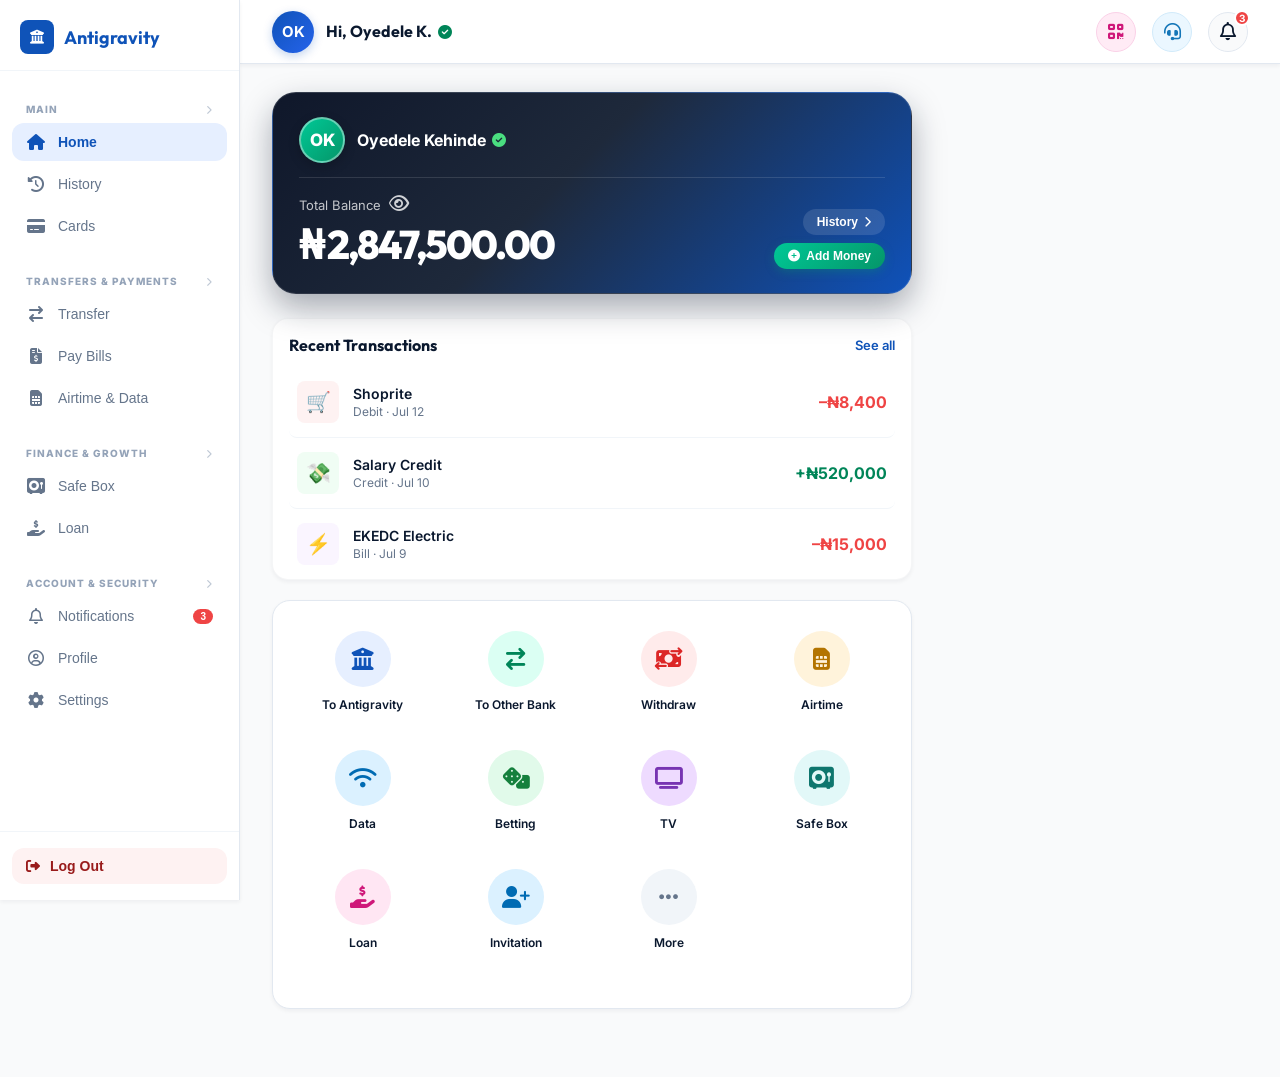
==== commit f24e219c: "bank appoitment" ====
--- a/dashboard.html
+++ b/dashboard.html
@@ -1234,7 +1234,7 @@
             <button class="copy-btn" id="copy-btn-acct" onclick="copyAcctNum()"><i class="fa-regular fa-copy"></i> Copy</button>
           </div>
           <div class="card" style="padding:0 16px;">
-            <div class="detail-row"><span class="detail-label">Account Name</span><span class="detail-value">James Emeka Doe</span></div>
+            <div class="detail-row"><span class="detail-label">Account Name</span><span class="detail-value profile-name">Oyedele Kehinde</span></div>
             <div class="detail-row"><span class="detail-label">Bank Name</span><span class="detail-value">Antigravity Bank</span></div>
             <div class="detail-row"><span class="detail-label">Account Type</span><span class="detail-value">Savings Account</span></div>
             <div class="detail-row"><span class="detail-label">BVN</span><span class="detail-value">••••••••123</span></div>
@@ -1243,8 +1243,8 @@
             <div class="detail-row" style="border:none;"><span class="detail-label">Date Opened</span><span class="detail-value">March 15, 2022</span></div>
           </div>
           <div style="display:grid;grid-template-columns:1fr 1fr;gap:10px;margin-top:12px;">
-            <button class="btn btn-secondary" style="height:46px;font-size:14px;border-radius:12px;"><i class="fa-solid fa-share-nodes"></i> Share</button>
-            <button class="btn btn-primary" style="height:46px;font-size:14px;border-radius:12px;"><i class="fa-solid fa-download"></i> Statement</button>
+            <button class="btn btn-secondary" style="height:46px;font-size:14px;border-radius:12px;" onclick="shareAccountDetails()"><i class="fa-solid fa-share-nodes"></i> Share</button>
+            <button class="btn btn-primary" style="height:46px;font-size:14px;border-radius:12px;" onclick="downloadAccountStatement()"><i class="fa-solid fa-download"></i> Statement</button>
           </div>
         </div>
       </div>
@@ -1273,7 +1273,7 @@
             <div class="contact-item" onclick="prefillContact('9988776655','Access Bank')">
               <div class="contact-avatar" style="background:#ef4444;">BI</div><span class="contact-name">Bisi I.</span>
             </div>
-            <div class="contact-item">
+            <div class="contact-item" onclick="addNewContact()">
               <div class="contact-avatar" style="background:#0d9488;">+</div><span class="contact-name">New</span>
             </div>
           </div>
@@ -1286,7 +1286,7 @@
               <input type="text" id="bank-search-input" placeholder="Search bank name…" oninput="filterBanks(this.value)" autocomplete="off">
             </div>
             <!-- Selected bank display -->
-            <div id="selected-bank-display" style="display:none;background:var(--primary-blue-light);border-radius:12px;padding:10px 14px;margin-bottom:10px;display:flex;align-items:center;gap:10px;">
+            <div id="selected-bank-display" style="display:none;background:var(--primary-blue-light);border-radius:12px;padding:10px 14px;margin-bottom:10px;align-items:center;gap:10px;">
               <div id="selected-bank-icon" style="width:36px;height:36px;border-radius:8px;background:var(--primary-blue);color:#fff;display:flex;align-items:center;justify-content:center;font-size:13px;font-weight:700;flex-shrink:0;"></div>
               <div style="flex:1;">
                 <div style="font-size:13px;color:var(--text-secondary);">Selected Bank</div>
@@ -1650,17 +1650,17 @@
             <div>
               <div class="card-number">•••• •••• •••• 4821</div>
               <div class="card-info-row" style="margin-top:12px;">
-                <div class="card-holder">Card Holder<strong>James E. Doe</strong></div>
+                <div class="card-holder">Card Holder<strong class="card-holder-name">Oyedele Kehinde</strong></div>
                 <div class="card-expiry">Expires<strong>08/28</strong></div>
                 <div style="font-size:30px;opacity:.9;"><i class="fa-brands fa-cc-mastercard"></i></div>
               </div>
             </div>
           </div>
           <div class="card-controls">
-            <button class="card-ctrl-btn freeze"><i class="fa-solid fa-snowflake"></i> Freeze</button>
-            <button class="card-ctrl-btn limits"><i class="fa-solid fa-gauge"></i> Limits</button>
-            <button class="card-ctrl-btn details"><i class="fa-regular fa-eye"></i> Details</button>
-            <button class="card-ctrl-btn block"><i class="fa-solid fa-ban"></i> Block</button>
+            <button class="card-ctrl-btn freeze" onclick="freezeCard(this, 'Mastercard Debit')"><i class="fa-solid fa-snowflake"></i> Freeze</button>
+            <button class="card-ctrl-btn limits" onclick="setCardLimits('Mastercard Debit')"><i class="fa-solid fa-gauge"></i> Limits</button>
+            <button class="card-ctrl-btn details" onclick="viewCardDetails('4821 9802 3411 4821', '842', '****')"><i class="fa-regular fa-eye"></i> Details</button>
+            <button class="card-ctrl-btn block" onclick="blockCard('Mastercard Debit')"><i class="fa-solid fa-ban"></i> Block</button>
           </div>
           <div class="virtual-card card-gradient-2" style="margin-top:24px;">
             <div>
@@ -1670,19 +1670,19 @@
             <div>
               <div class="card-number">•••• •••• •••• 9034</div>
               <div class="card-info-row" style="margin-top:12px;">
-                <div class="card-holder">Card Holder<strong>James E. Doe</strong></div>
+                <div class="card-holder">Card Holder<strong class="card-holder-name">Oyedele Kehinde</strong></div>
                 <div class="card-expiry">Expires<strong>03/27</strong></div>
                 <div style="font-size:30px;opacity:.9;"><i class="fa-brands fa-cc-visa"></i></div>
               </div>
             </div>
           </div>
           <div class="card-controls">
-            <button class="card-ctrl-btn freeze"><i class="fa-solid fa-snowflake"></i> Freeze</button>
-            <button class="card-ctrl-btn limits"><i class="fa-solid fa-gauge"></i> Limits</button>
-            <button class="card-ctrl-btn details"><i class="fa-regular fa-eye"></i> Details</button>
-            <button class="card-ctrl-btn block"><i class="fa-solid fa-ban"></i> Block</button>
-          </div>
-          <button class="btn btn-secondary" style="margin-top:20px;border-radius:14px;"><i class="fa-solid fa-plus"></i> Add New Card</button>
+            <button class="card-ctrl-btn freeze" onclick="freezeCard(this, 'Visa Virtual Card')"><i class="fa-solid fa-snowflake"></i> Freeze</button>
+            <button class="card-ctrl-btn limits" onclick="setCardLimits('Visa Virtual Card')"><i class="fa-solid fa-gauge"></i> Limits</button>
+            <button class="card-ctrl-btn details" onclick="viewCardDetails('9034 5100 8921 9034', '319', '****')"><i class="fa-regular fa-eye"></i> Details</button>
+            <button class="card-ctrl-btn block" onclick="blockCard('Visa Virtual Card')"><i class="fa-solid fa-ban"></i> Block</button>
+          </div>
+          <button class="btn btn-secondary" style="margin-top:20px;border-radius:14px;" onclick="addNewCard()"><i class="fa-solid fa-plus"></i> Add New Card</button>
         </div>
       </div>
 
@@ -1722,14 +1722,14 @@
             <div style="margin-top:12px;"><span style="background:rgba(255,255,255,.2);color:#fff;border-radius:99px;padding:5px 12px;font-size:12px;font-weight:600;">✓ Verified</span></div>
           </div>
           <div class="card" style="padding:0 16px;margin-bottom:20px;">
-            <div class="detail-row"><span class="detail-label"><i class="fa-regular fa-envelope" style="margin-right:6px;"></i>Email</span><span class="detail-value">james@example.com</span></div>
+            <div class="detail-row"><span class="detail-label"><i class="fa-regular fa-envelope" style="margin-right:6px;"></i>Email</span><span class="detail-value">oyedele@example.com</span></div>
             <div class="detail-row"><span class="detail-label"><i class="fa-solid fa-phone" style="margin-right:6px;"></i>Phone</span><span class="detail-value">+234 812 345 6789</span></div>
             <div class="detail-row"><span class="detail-label"><i class="fa-solid fa-location-dot" style="margin-right:6px;"></i>Address</span><span class="detail-value">14 Adeola Odeku St., Lagos</span></div>
             <div class="detail-row" style="border:none;"><span class="detail-label"><i class="fa-solid fa-cake-candles" style="margin-right:6px;"></i>D.O.B</span><span class="detail-value">Jan 15, 1992</span></div>
           </div>
           <div class="menu-section">
             <div class="menu-item" onclick="navigate('account')"><div class="menu-item-left"><div class="menu-item-icon" style="background:#eff6ff;color:#1d4ed8;"><i class="fa-solid fa-building-columns"></i></div><div><div class="menu-item-label">Account Details</div><div class="menu-item-sub">View & share account info</div></div></div><i class="fa-solid fa-chevron-right menu-chevron"></i></div>
-            <div class="menu-item"><div class="menu-item-left"><div class="menu-item-icon" style="background:#f0fdf4;color:#166534;"><i class="fa-solid fa-pen-to-square"></i></div><div><div class="menu-item-label">Edit Profile</div><div class="menu-item-sub">Update personal information</div></div></div><i class="fa-solid fa-chevron-right menu-chevron"></i></div>
+            <div class="menu-item" onclick="editProfile()"><div class="menu-item-left"><div class="menu-item-icon" style="background:#f0fdf4;color:#166534;"><i class="fa-solid fa-pen-to-square"></i></div><div><div class="menu-item-label">Edit Profile</div><div class="menu-item-sub">Update personal information</div></div></div><i class="fa-solid fa-chevron-right menu-chevron"></i></div>
             <div class="menu-item" onclick="navigate('settings')"><div class="menu-item-left"><div class="menu-item-icon" style="background:#faf5ff;color:#6b21a8;"><i class="fa-solid fa-gear"></i></div><div><div class="menu-item-label">Settings</div><div class="menu-item-sub">Preferences & security</div></div></div><i class="fa-solid fa-chevron-right menu-chevron"></i></div>
           </div>
           <button class="btn" style="background:#fef2f2;color:#991b1b;height:48px;border-radius:14px;font-size:14px;width:100%;" onclick="window.location.href='login.html'"><i class="fa-solid fa-right-from-bracket"></i> Log Out</button>
@@ -2408,7 +2408,7 @@
                 <div class="acct-num-label">Your Referral Code</div>
                 <div class="acct-num-value" style="letter-spacing:1px;font-size:24px;">OYED-KEHI</div>
               </div>
-              <button class="copy-btn" onclick="alert('Referral link copied!')"><i class="fa-regular fa-copy"></i> Copy</button>
+              <button class="copy-btn" onclick="copyReferralCode()"><i class="fa-regular fa-copy"></i> Copy</button>
             </div>
           </div>
         </div>
@@ -2570,12 +2570,20 @@
     alert("💬 Antigravity Live Support Chat\n\nConnecting you to a Live Customer Care Specialist...\n\n[Agent Connected]: Hello Oyedele! How can I assist you with your account today?");
   }
 
-  function copyAcctNum() {
-    navigator.clipboard.writeText('0123456789').then(() => {
-      alert('Account number copied to clipboard: 0123456789');
-    }).catch(() => {
-      alert('Account Number: 0123456789');
-    });
+  function copyAcctNum(btnId) {
+    const num = '0123456789';
+    if (navigator.clipboard && navigator.clipboard.writeText) {
+      navigator.clipboard.writeText(num);
+    }
+    const targetId = btnId || 'copy-btn-acct';
+    const btn = document.getElementById(targetId) || document.getElementById('copy-btn-funding') || document.getElementById('copy-btn-acct');
+    if (btn) {
+      const origText = btn.innerHTML;
+      btn.innerHTML = '<i class="fa-solid fa-check"></i> Copied!';
+      setTimeout(() => { btn.innerHTML = origText; }, 2000);
+    } else {
+      alert('Account Number copied to clipboard: ' + num);
+    }
   }
 
   // ===== SCREEN TITLES =====
@@ -3002,18 +3010,29 @@
   }
 
   // ===== HISTORICAL RECEIPT =====
-  function showHistoricalReceipt(merchant, type, date, amount, status) {
-    document.getElementById('receipt-title').textContent = type + ' Successful!';
-    document.getElementById('receipt-subtitle').textContent = merchant + ' transaction details';
-    document.getElementById('receipt-amount').textContent = amount;
-    document.getElementById('receipt-date').textContent = date;
-    
-    document.getElementById('receipt-to').textContent = merchant;
-    document.getElementById('receipt-acct-val').textContent = '0123 456 789';
-    document.getElementById('receipt-bank-val').textContent = 'Antigravity Bank';
+  function showHistoricalReceipt(title, typeText, dateText, amountText, statusText) {
+    const isCredit = (amountText || '').includes('+');
+    const cleanAmount = (amountText || '').replace(/[–+]/g, '');
+    
+    document.getElementById('receipt-title').textContent = isCredit ? 'Payment Received!' : (typeText && typeText.includes('Successful') ? typeText : typeText + ' Successful!');
+    document.getElementById('receipt-subtitle').textContent = isCredit ? 'Fund received from ' + title : title + ' transaction details';
+    document.getElementById('receipt-amount').textContent = cleanAmount;
+    
+    let hash = 0;
+    const refSeed = (title || '') + (dateText || '') + cleanAmount;
+    for (let i = 0; i < refSeed.length; i++) {
+      hash = refSeed.charCodeAt(i) + ((hash << 5) - hash);
+    }
+    const ref = 'AGV' + Math.abs(hash).toString().slice(0, 10).padStart(10, '0');
+    document.getElementById('receipt-ref').textContent = ref;
+    document.getElementById('receipt-date').textContent = dateText || '';
+    
+    document.getElementById('receipt-to').textContent = title || '';
+    document.getElementById('receipt-acct-val').textContent = isCredit ? '0123 456 789' : '9988776655';
+    document.getElementById('receipt-bank-val').textContent = isCredit ? 'Antigravity Bank' : 'Access Bank';
     ['receipt-row-to', 'receipt-row-acct', 'receipt-row-bank'].forEach(id => document.getElementById(id).style.display = 'flex');
     document.getElementById('receipt-row-narr').style.display = 'none';
-
+    
     document.getElementById('receipt-overlay').classList.add('active');
   }
 
@@ -3189,14 +3208,6 @@
     alert('All notifications marked as read.');
   }
 
-  // ===== COPY ACCOUNT =====
-  function copyAcctNum() {
-    navigator.clipboard && navigator.clipboard.writeText('0123456789');
-    const btn = document.getElementById('copy-btn-acct');
-    btn.innerHTML = '<i class="fa-solid fa-check"></i> Copied!';
-    setTimeout(() => { btn.innerHTML = '<i class="fa-regular fa-copy"></i> Copy'; }, 2000);
-  }
-
   // ===== FAQ =====
   function toggleFaq(id) {
     const item = document.getElementById(id);
@@ -3205,33 +3216,100 @@
     if (!wasOpen) item.classList.add('open');
   }
 
-  // ===== HISTORICAL RECEIPTS & CANVAS DOWNLOAD =====
-  function showHistoricalReceipt(title, typeText, dateText, amountText, statusText) {
-    const isCredit = amountText.includes('+');
-    const cleanAmount = amountText.replace(/[–+]/g, '');
-    
-    document.getElementById('receipt-title').textContent = isCredit ? 'Payment Received!' : 'Transaction Successful!';
-    document.getElementById('receipt-subtitle').textContent = isCredit ? 'Fund received from ' + title : 'Paid to ' + title + '.';
-    document.getElementById('receipt-amount').textContent = cleanAmount;
-    
-    // Generate a clean reference code
-    let hash = 0;
-    const refSeed = title + dateText + cleanAmount;
-    for (let i = 0; i < refSeed.length; i++) {
-      hash = refSeed.charCodeAt(i) + ((hash << 5) - hash);
-    }
-    const ref = 'AGV' + Math.abs(hash).toString().slice(0, 10).padStart(10, '0');
-    document.getElementById('receipt-ref').textContent = ref;
-    
-    document.getElementById('receipt-date').textContent = dateText;
-    
-    document.getElementById('receipt-to').textContent = title;
-    document.getElementById('receipt-acct-val').textContent = isCredit ? '0123 456 789' : '9988776655';
-    document.getElementById('receipt-bank-val').textContent = isCredit ? 'Antigravity Bank' : 'Access Bank';
-    ['receipt-row-to', 'receipt-row-acct', 'receipt-row-bank'].forEach(id => document.getElementById(id).style.display = 'flex');
-    document.getElementById('receipt-row-narr').style.display = 'none';
-    
-    document.getElementById('receipt-overlay').classList.add('active');
+  // ===== CARD MANAGEMENT & AUXILIARY FUNCTIONS =====
+  function freezeCard(btn, cardName) {
+    const isFrozen = btn.classList.contains('frozen');
+    if (isFrozen) {
+      btn.classList.remove('frozen');
+      btn.style.background = '#eff6ff';
+      btn.style.color = '#1d4ed8';
+      btn.innerHTML = '<i class="fa-solid fa-snowflake"></i> Freeze';
+      alert(`❄️ ${cardName} unfrozen and ready for transactions.`);
+    } else {
+      btn.classList.add('frozen');
+      btn.style.background = '#fef3c7';
+      btn.style.color = '#d97706';
+      btn.innerHTML = '<i class="fa-solid fa-fire"></i> Unfreeze';
+      alert(`🔒 ${cardName} is now frozen. Card transactions disabled.`);
+    }
+  }
+
+  function setCardLimits(cardName) {
+    const limit = prompt(`Set daily online transaction limit for ${cardName} (₦):`, '500000');
+    if (limit !== null && !isNaN(limit) && limit > 0) {
+      alert(`✅ Daily limit for ${cardName} updated to ₦${parseFloat(limit).toLocaleString('en-NG')}.`);
+    }
+  }
+
+  function viewCardDetails(cardNumber, cvv, pin) {
+    alert(`💳 Card Details:\nCard Number: ${cardNumber}\nCVV: ${cvv}\nExpiry: 08/28\nPIN: **** (Protected)`);
+  }
+
+  function blockCard(cardName) {
+    const confirmBlock = confirm(`⚠️ Are you sure you want to permanently block ${cardName}? This card will be deactivated immediately.`);
+    if (confirmBlock) {
+      alert(`🚫 ${cardName} has been blocked. You can order a replacement card.`);
+    }
+  }
+
+  function addNewCard() {
+    const cardType = prompt("Choose card type to add:\n1. Virtual Card (Instant)\n2. Physical Card (Delivered in 3 days)", "1");
+    if (cardType === "1") {
+      alert("🎉 New Virtual Card generated successfully!");
+    } else if (cardType === "2") {
+      alert("🚚 Physical Debit Card requested! It will be dispatched to your registered address.");
+    }
+  }
+
+  function shareAccountDetails() {
+    const details = "🏦 Antigravity Bank Account Details:\nAccount Name: Oyedele Kehinde\nAccount Number: 0123456789\nBank Name: Antigravity Bank";
+    if (navigator.share) {
+      navigator.share({ title: 'Antigravity Bank Details', text: details }).catch(() => {});
+    } else if (navigator.clipboard) {
+      navigator.clipboard.writeText(details);
+      alert("📋 Account details copied to clipboard!\n\n" + details);
+    } else {
+      alert("Account Details:\n" + details);
+    }
+  }
+
+  function downloadAccountStatement() {
+    const range = prompt("Choose statement period:\n1. Last 1 Month\n2. Last 3 Months\n3. Last 6 Months\n4. Custom Date Range", "1");
+    if (range) {
+      alert("📄 Account Statement (PDF) generated!\nDownloading official bank statement...");
+    }
+  }
+
+  function editProfile() {
+    const newName = prompt("Edit Full Name:", "Oyedele Kehinde");
+    if (newName && newName.trim()) {
+      document.querySelectorAll('.profile-name, .opay-user-name, .topbar-user-title span, .card-holder-name').forEach(el => {
+        if (el.id === 'topbar-title-text') el.textContent = 'Hi, ' + newName.split(' ')[0] + '.';
+        else if (el.classList.contains('opay-user-name')) el.childNodes[0].nodeValue = newName + ' ';
+        else el.textContent = newName;
+      });
+      alert("✅ Profile updated successfully!");
+    }
+  }
+
+  function addNewContact() {
+    const acct = prompt("Enter 10-digit account number for new contact:");
+    if (acct && acct.length === 10) {
+      const bank = prompt("Enter bank name:", "Antigravity Bank");
+      if (bank) {
+        prefillContact(acct, bank);
+      }
+    } else if (acct) {
+      alert("Account number must be 10 digits.");
+    }
+  }
+
+  function copyReferralCode() {
+    const code = 'OYED-KEHI';
+    if (navigator.clipboard) {
+      navigator.clipboard.writeText(code);
+    }
+    alert('🎉 Referral code copied: ' + code + '\nShare with your friends to earn ₦500 bonus!');
   }
 
   function downloadReceipt() {
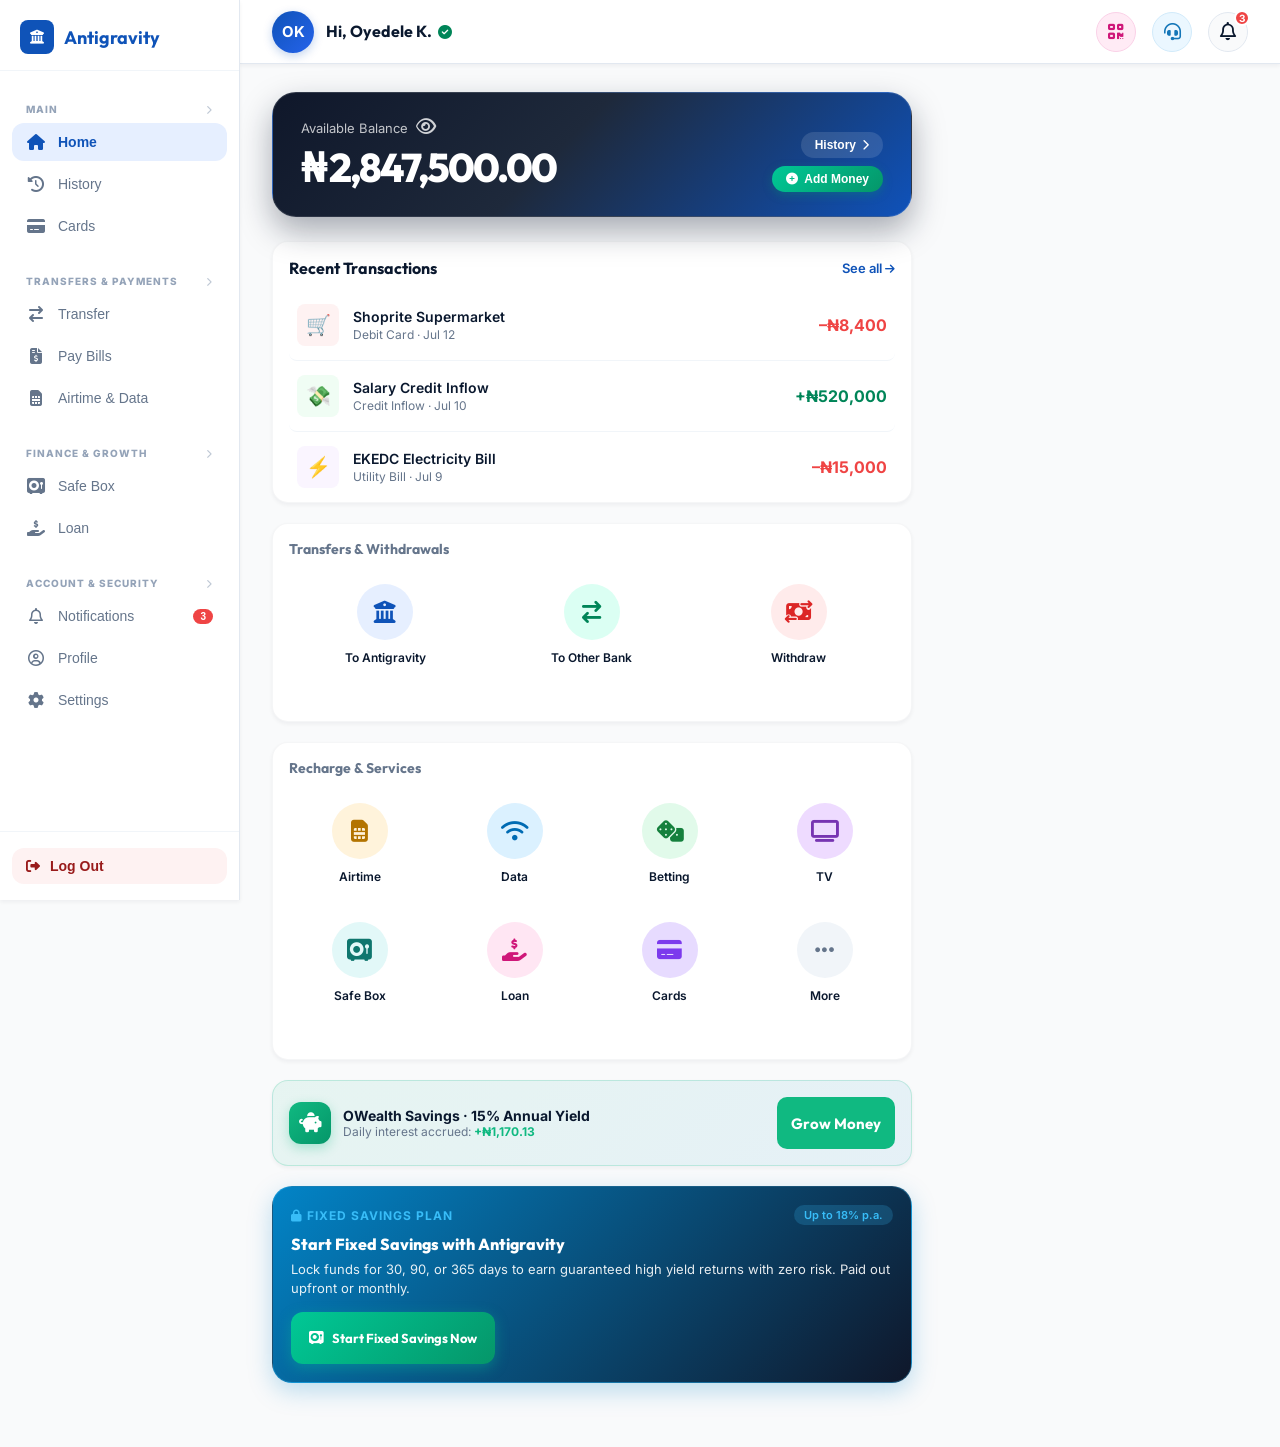
==== commit 06dabc33: "bank appointment" ====
--- a/dashboard.html
+++ b/dashboard.html
@@ -827,14 +827,28 @@
 
     .bank-card-name {
       font-size: 11px;
-      font-weight: 600;
+      font-weight: 700;
       color: var(--text-primary);
-      line-height: 1.3;
+      line-height: 1.2;
+      word-break: break-word;
+    }
+
+    .bank-card-owner {
+      font-size: 9.5px;
+      font-weight: 500;
+      color: var(--text-secondary);
+      line-height: 1.1;
+      margin-top: 1px;
       word-break: break-word;
     }
 
     .bank-card.selected .bank-card-name {
       color: var(--primary-blue);
+    }
+
+    .bank-card.selected .bank-card-owner {
+      color: var(--primary-blue);
+      font-weight: 600;
     }
 
     /* ===== QR SCANNER ===== */
@@ -980,6 +994,220 @@
       .services-grid-list {
         grid-template-columns: repeat(3, 1fr);
       }
+    }
+
+    /* ===== HELP & SUPPORT INTERACTIVE MODALS ===== */
+    .help-modal-overlay, .modal-overlay {
+      display: none;
+      position: fixed;
+      inset: 0;
+      background: rgba(10, 25, 47, 0.65);
+      backdrop-filter: blur(8px);
+      z-index: 800;
+      align-items: center;
+      justify-content: center;
+      padding: 16px;
+    }
+    .help-modal-overlay.active, .modal-overlay.active { display: flex !important; }
+    .help-modal-box {
+      background: var(--bg-white);
+      border-radius: 24px;
+      padding: 28px 24px;
+      width: 100%;
+      max-width: 480px;
+      box-shadow: 0 20px 45px rgba(0,0,0,0.25);
+      animation: popIn 0.35s cubic-bezier(.34,1.56,.64,1);
+      max-height: 90vh;
+      overflow-y: auto;
+      position: relative;
+    }
+    .help-modal-header {
+      display: flex;
+      align-items: center;
+      justify-content: space-between;
+      margin-bottom: 20px;
+      padding-bottom: 12px;
+      border-bottom: 1px solid #e2e8f0;
+    }
+    .help-modal-title {
+      font-size: 18px;
+      font-weight: 700;
+      color: var(--text-primary);
+      display: flex;
+      align-items: center;
+      gap: 10px;
+    }
+    .help-modal-close {
+      width: 32px;
+      height: 32px;
+      border-radius: 50%;
+      background: var(--surface-off-white);
+      border: 1px solid #e2e8f0;
+      color: var(--text-secondary);
+      font-size: 14px;
+      cursor: pointer;
+      display: flex;
+      align-items: center;
+      justify-content: center;
+      transition: var(--transition-smooth);
+    }
+    .help-modal-close:hover {
+      background: #fef2f2;
+      color: #ef4444;
+    }
+
+    /* Rating Stars */
+    .star-rating {
+      display: flex;
+      gap: 8px;
+      justify-content: center;
+      font-size: 28px;
+      color: #cbd5e1;
+      margin: 14px 0 20px;
+    }
+    .star-rating i {
+      cursor: pointer;
+      transition: color 0.2s;
+    }
+    .star-rating i.active, .star-rating i:hover {
+      color: #f59e0b;
+    }
+
+    /* Category Chips */
+    .category-chips {
+      display: flex;
+      gap: 8px;
+      flex-wrap: wrap;
+      margin-bottom: 16px;
+    }
+    .cat-chip {
+      background: var(--surface-off-white);
+      border: 1.5px solid #e2e8f0;
+      color: var(--text-primary);
+      padding: 6px 14px;
+      border-radius: 99px;
+      font-size: 12px;
+      font-weight: 600;
+      cursor: pointer;
+      transition: var(--transition-smooth);
+    }
+    .cat-chip.selected {
+      background: var(--primary-blue-light);
+      border-color: var(--primary-blue);
+      color: var(--primary-blue);
+    }
+
+    /* Live Chat Window */
+    .chat-modal-box {
+      max-width: 440px;
+      height: 600px;
+      max-height: 85vh;
+      display: flex;
+      flex-direction: column;
+      padding: 0;
+      overflow: hidden;
+    }
+    .chat-header {
+      background: linear-gradient(135deg, #0f172a, #1e3a8a);
+      color: #ffffff;
+      padding: 16px 20px;
+      display: flex;
+      align-items: center;
+      justify-content: space-between;
+    }
+    .chat-agent-info {
+      display: flex;
+      align-items: center;
+      gap: 12px;
+    }
+    .chat-agent-avatar {
+      width: 42px;
+      height: 42px;
+      border-radius: 50%;
+      background: linear-gradient(135deg, #00c896, #059669);
+      color: #fff;
+      display: flex;
+      align-items: center;
+      justify-content: center;
+      font-size: 18px;
+      border: 2px solid rgba(255,255,255,0.3);
+    }
+    .chat-messages {
+      flex: 1;
+      padding: 20px;
+      overflow-y: auto;
+      background: #f8fafc;
+      display: flex;
+      flex-direction: column;
+      gap: 14px;
+    }
+    .msg-bubble {
+      max-width: 80%;
+      padding: 12px 16px;
+      border-radius: 18px;
+      font-size: 13px;
+      line-height: 1.45;
+      box-shadow: 0 2px 6px rgba(0,0,0,0.04);
+      position: relative;
+    }
+    .msg-agent {
+      background: #ffffff;
+      color: var(--text-primary);
+      border-bottom-left-radius: 4px;
+      border: 1px solid #e2e8f0;
+      align-self: flex-start;
+    }
+    .msg-user {
+      background: linear-gradient(135deg, var(--primary-blue), #2563eb);
+      color: #ffffff;
+      border-bottom-right-radius: 4px;
+      align-self: flex-end;
+    }
+    .msg-time {
+      font-size: 10px;
+      opacity: 0.65;
+      margin-top: 4px;
+      display: block;
+      text-align: right;
+    }
+    .chat-input-bar {
+      padding: 14px 16px;
+      background: #ffffff;
+      border-top: 1px solid #e2e8f0;
+      display: flex;
+      gap: 10px;
+      align-items: center;
+    }
+    .chat-input-field {
+      flex: 1;
+      height: 42px;
+      border-radius: 99px;
+      border: 1.5px solid #e2e8f0;
+      padding: 0 16px;
+      font-size: 13.5px;
+      outline: none;
+      transition: border-color 0.2s;
+    }
+    .chat-input-field:focus {
+      border-color: var(--primary-blue);
+    }
+    .chat-send-btn {
+      width: 42px;
+      height: 42px;
+      border-radius: 50%;
+      background: var(--primary-blue);
+      color: #fff;
+      border: none;
+      cursor: pointer;
+      display: flex;
+      align-items: center;
+      justify-content: center;
+      font-size: 15px;
+      transition: var(--transition-smooth);
+    }
+    .chat-send-btn:hover {
+      background: #1d4ed8;
+      transform: scale(1.05);
     }
   </style>
 </head>
@@ -1090,26 +1318,13 @@
       <div id="screen-home" class="screen active">
         <div class="home-grid">
           <div class="home-grid-left">
-            <!-- OPay Style Customer & Balance Card -->
-            <div class="opay-balance-card">
-              <div class="opay-card-header">
-                <div class="opay-user-info" onclick="navigate('profile')" style="cursor:pointer;">
-                  <div class="opay-avatar">OK</div>
-                  <div>
-                    <div class="opay-user-name">
-                      Oyedele Kehinde
-                      <i class="fa-solid fa-circle-check" style="color:#4ade80;font-size:14px;" title="Verified Customer"></i>
-                    </div>
-                  </div>
-                </div>
-              </div>
-
-              <div class="opay-divider"></div>
-
+            
+            <!-- 1. ACCOUNT & BALANCE HEADER CARD -->
+            <div class="opay-balance-card" style="padding: 24px 28px;">
               <div class="opay-balance-row" style="margin-bottom:0;">
                 <div>
                   <div class="balance-label-row">
-                    <span>Total Balance</span>
+                    <span>Available Balance</span>
                     <button class="balance-eye" id="toggle-balance" onclick="toggleBalance()" title="Hide/Show Balance">
                       <i class="fa-regular fa-eye"></i>
                     </button>
@@ -1127,44 +1342,44 @@
               </div>
             </div>
 
-            <!-- RECENT TRANSACTIONS (MOVED BEFORE SERVICES) -->
+            <!-- 2. RECENT TRANSACTIONS (Directly Under Account Balance) -->
             <div class="card" style="padding:0 16px;margin-bottom:20px;">
               <div style="display:flex;justify-content:space-between;align-items:center;margin-bottom:12px;padding-top:16px;">
                 <p class="section-title" style="margin:0;">Recent Transactions</p>
-                <span onclick="navigate('history')" style="font-size:13px;color:var(--primary-blue);font-weight:600;cursor:pointer;">See all</span>
-              </div>
-              <div class="transaction-item" onclick="showHistoricalReceipt('Shoprite', 'Debit Card', 'Jul 12, 2026 · 14:32', '–₦8,400', 'Success')">
+                <span onclick="navigate('history')" style="font-size:13px;color:var(--primary-blue);font-weight:600;cursor:pointer;">See all <i class="fa-solid fa-arrow-right" style="font-size:11px;"></i></span>
+              </div>
+              <div class="transaction-item" onclick="showHistoricalReceipt('Shoprite Supermarket', 'Debit Card', 'Jul 12, 2026 · 14:32', '–₦8,400', 'Success')">
                 <div class="transaction-left">
                   <div class="tx-icon-wrapper" style="background:#fef2f2;">🛒</div>
-                  <div><div style="font-size:14px;font-weight:600;">Shoprite</div><div class="tx-meta">Debit · Jul 12</div></div>
+                  <div><div style="font-size:14px;font-weight:600;">Shoprite Supermarket</div><div class="tx-meta">Debit Card · Jul 12</div></div>
                 </div>
                 <div class="tx-amount-debit">–₦8,400</div>
               </div>
-              <div class="transaction-item" onclick="showHistoricalReceipt('Salary Credit', 'Inflow', 'Jul 10, 2026 · 08:00', '+₦520,000', 'Success')">
+              <div class="transaction-item" onclick="showHistoricalReceipt('Salary Credit Inflow', 'Inflow', 'Jul 10, 2026 · 08:00', '+₦520,000', 'Success')">
                 <div class="transaction-left">
                   <div class="tx-icon-wrapper" style="background:#f0fdf4;">💸</div>
-                  <div><div style="font-size:14px;font-weight:600;">Salary Credit</div><div class="tx-meta">Credit · Jul 10</div></div>
+                  <div><div style="font-size:14px;font-weight:600;">Salary Credit Inflow</div><div class="tx-meta">Credit Inflow · Jul 10</div></div>
                 </div>
                 <div class="tx-amount-credit">+₦520,000</div>
               </div>
-              <div class="transaction-item" style="border:none;" onclick="showHistoricalReceipt('EKEDC Electric', 'Bill', 'Jul 9, 2026 · 11:20', '–₦15,000', 'Success')">
+              <div class="transaction-item" style="border:none;" onclick="showHistoricalReceipt('EKEDC Electricity Bill', 'Bill Payment', 'Jul 9, 2026 · 11:20', '–₦15,000', 'Success')">
                 <div class="transaction-left">
                   <div class="tx-icon-wrapper" style="background:#faf5ff;">⚡</div>
-                  <div><div style="font-size:14px;font-weight:600;">EKEDC Electric</div><div class="tx-meta">Bill · Jul 9</div></div>
+                  <div><div style="font-size:14px;font-weight:600;">EKEDC Electricity Bill</div><div class="tx-meta">Utility Bill · Jul 9</div></div>
                 </div>
                 <div class="tx-amount-debit">–₦15,000</div>
               </div>
             </div>
 
-            <!-- UNIFIED COMBINED SERVICES CARD -->
-            <div class="dashboard-split-card">
-              <div class="quick-action-grid" style="grid-template-columns:repeat(4,1fr);gap:14px;">
-                <!-- Transfer Actions -->
-                <div class="quick-action-btn" onclick="navigate('transfer'); prefillContact('0123456789','Antigravity Bank')">
+            <!-- 3. TRANSFERS & WITHDRAWALS SEGMENT (To Antigravity, To Other Bank, Withdraw) -->
+            <div class="card" style="padding:16px;margin-bottom:20px;">
+              <p class="section-title" style="margin:0 0 14px;font-size:14px;color:var(--text-secondary);">Transfers &amp; Withdrawals</p>
+              <div class="quick-action-grid" style="grid-template-columns:repeat(3,1fr);gap:14px;">
+                <div class="quick-action-btn" onclick="navigate('transfer')">
                   <div class="quick-action-icon" style="background:var(--primary-blue-light);color:var(--primary-blue);"><i class="fa-solid fa-building-columns"></i></div>
                   <span>To Antigravity</span>
                 </div>
-                <div class="quick-action-btn" onclick="navigate('transfer')">
+                <div class="quick-action-btn" onclick="navigate('transfer-other')">
                   <div class="quick-action-icon" style="background:hsl(160,100%,93%);color:var(--accent-green);"><i class="fa-solid fa-arrow-right-arrow-left"></i></div>
                   <span>To Other Bank</span>
                 </div>
@@ -1172,8 +1387,13 @@
                   <div class="quick-action-icon" style="background:hsl(0,100%,96%);color:#dc2626;"><i class="fa-solid fa-money-bill-transfer"></i></div>
                   <span>Withdraw</span>
                 </div>
-
-                <!-- Recharge & Bills -->
+              </div>
+            </div>
+
+            <!-- 4. RECHARGE & OTHER SERVICES SEGMENT -->
+            <div class="card" style="padding:16px;margin-bottom:20px;">
+              <p class="section-title" style="margin:0 0 14px;font-size:14px;color:var(--text-secondary);">Recharge &amp; Services</p>
+              <div class="quick-action-grid" style="grid-template-columns:repeat(4,1fr);gap:14px;">
                 <div class="quick-action-btn" onclick="navigate('airtime'); switchAirtimeTab('airtime')">
                   <div class="quick-action-icon" style="background:hsl(39,100%,93%);color:hsl(39,100%,35%);"><i class="fa-solid fa-sim-card"></i></div>
                   <span>Airtime</span>
@@ -1191,7 +1411,6 @@
                   <span>TV</span>
                 </div>
 
-                <!-- Finance & Growth -->
                 <div class="quick-action-btn" onclick="navigate('safebox')">
                   <div class="quick-action-icon" style="background:hsl(180,60%,93%);color:#0f766e;"><i class="fa-solid fa-vault"></i></div>
                   <span>Safe Box</span>
@@ -1200,9 +1419,9 @@
                   <div class="quick-action-icon" style="background:hsl(328,100%,95%);color:hsl(328,80%,45%);"><i class="fa-solid fa-hand-holding-dollar"></i></div>
                   <span>Loan</span>
                 </div>
-                <div class="quick-action-btn" onclick="navigate('invitation')">
-                  <div class="quick-action-icon" style="background:hsl(204,100%,93%);color:hsl(204,100%,35%);"><i class="fa-solid fa-user-plus"></i></div>
-                  <span>Invitation</span>
+                <div class="quick-action-btn" onclick="navigate('cards')">
+                  <div class="quick-action-icon" style="background:hsl(260,100%,93%);color:#7c3aed;"><i class="fa-solid fa-credit-card"></i></div>
+                  <span>Cards</span>
                 </div>
                 <div class="quick-action-btn" onclick="navigate('more-services')">
                   <div class="quick-action-icon" style="background:#f1f5f9;color:var(--text-secondary);"><i class="fa-solid fa-ellipsis"></i></div>
@@ -1210,6 +1429,32 @@
                 </div>
               </div>
             </div>
+
+            <!-- 5. OWEALTH / FIXED SAVINGS SNAPSHOT -->
+            <div class="card" style="padding:16px;margin-bottom:20px;background:linear-gradient(135deg, rgba(16,185,129,0.08), rgba(2,132,199,0.08));border:1px solid rgba(16,185,129,0.2);display:flex;align-items:center;justify-content:space-between;cursor:pointer;" onclick="navigate('safebox')">
+              <div style="display:flex;align-items:center;gap:12px;">
+                <div style="width:42px;height:42px;border-radius:12px;background:linear-gradient(135deg, #10b981, #059669);color:#fff;display:flex;align-items:center;justify-content:center;font-size:20px;box-shadow:0 4px 12px rgba(16,185,129,0.3);"><i class="fa-solid fa-piggy-bank"></i></div>
+                <div>
+                  <div style="font-size:14px;font-weight:700;color:var(--text-primary);">OWealth Savings · 15% Annual Yield</div>
+                  <div style="font-size:12px;color:var(--text-secondary);">Daily interest accrued: <strong style="color:#10b981;">+₦1,170.13</strong></div>
+                </div>
+              </div>
+              <button class="btn btn-sm" style="background:#10b981;color:#fff;font-weight:700;border-radius:10px;padding:8px 14px;">Grow Money</button>
+            </div>
+
+            <!-- 6. START FIXED SAVINGS WITH ANTIGRAVITY -->
+            <div class="card" style="padding:18px;background:linear-gradient(135deg, #0284c7, #0f172a);color:#fff;border-radius:20px;border:1px solid rgba(56,189,248,0.3);box-shadow:0 8px 24px rgba(2,132,199,0.25);">
+              <div style="display:flex;align-items:center;justify-content:space-between;margin-bottom:10px;">
+                <span style="font-size:12px;font-weight:700;letter-spacing:1px;text-transform:uppercase;color:#38bdf8;"><i class="fa-solid fa-lock"></i> Fixed Savings Plan</span>
+                <span style="font-size:11px;background:rgba(56,189,248,0.2);color:#38bdf8;padding:3px 10px;border-radius:99px;font-weight:600;">Up to 18% p.a.</span>
+              </div>
+              <h3 style="font-size:16px;font-weight:800;font-family:'Outfit',sans-serif;margin-bottom:6px;">Start Fixed Savings with Antigravity</h3>
+              <p style="font-size:13px;line-height:1.45;opacity:0.9;margin-bottom:14px;">Lock funds for 30, 90, or 365 days to earn guaranteed high yield returns with zero risk. Paid out upfront or monthly.</p>
+              <button class="btn btn-sm" style="background:linear-gradient(135deg, #00c896, #059669);color:#fff;font-weight:700;font-size:13px;border-radius:12px;padding:10px 18px;box-shadow:0 4px 14px rgba(0,200,150,0.35);" onclick="navigate('safebox')">
+                <i class="fa-solid fa-vault"></i> Start Fixed Savings Now
+              </button>
+            </div>
+
           </div>
         </div>
       </div>
@@ -1249,197 +1494,326 @@
         </div>
       </div>
 
-      <!-- ========== TRANSFER ========== -->
+      <!-- ========== TRANSFER TO ANTIGRAVITY ACCOUNT ========== -->
       <div id="screen-transfer" class="screen">
+        <div class="sub-screen-header" style="display:flex;align-items:center;justify-content:space-between;margin-bottom:20px;">
+          <div style="display:flex;align-items:center;gap:12px;">
+            <button class="back-btn" onclick="navigate('home')"><i class="fa-solid fa-arrow-left"></i></button>
+            <h2 style="font-size:18px;font-family:'Outfit',sans-serif;font-weight:700;">Transfer to Antigravity Account</h2>
+          </div>
+          <!-- 1. RIGHT SIDE: HISTORY BUTTON -->
+          <button class="opay-history-btn" onclick="navigate('history')" style="background:rgba(2,132,199,0.1);color:#0284c7;border:1px solid rgba(2,132,199,0.25);padding:7px 16px;border-radius:99px;font-size:12.5px;font-weight:700;cursor:pointer;display:flex;align-items:center;gap:6px;">
+            <i class="fa-solid fa-clock-rotate-left"></i> History
+          </button>
+        </div>
+
+        <div style="max-width:540px;">
+          
+          <!-- 2. UNDER IT: INSTANT ZERO ISSUES, FREE BADGE -->
+          <div style="background:linear-gradient(135deg, rgba(16,185,129,0.12), rgba(0,200,150,0.06));border:1px solid rgba(16,185,129,0.3);border-radius:14px;padding:12px 16px;margin-bottom:20px;display:flex;align-items:center;gap:10px;color:#10b981;font-size:13.5px;font-weight:700;">
+            <i class="fa-solid fa-bolt" style="font-size:16px;"></i>
+            <span>Instant, zero issues, free</span>
+          </div>
+
+          <!-- 3. UNDER IT: RECENT ACCOUNT INPUT CARD -->
+          <div class="card" style="padding:20px;margin-bottom:20px;">
+            <div class="input-group" style="margin-bottom:14px;">
+              <label class="input-label">Recipient Antigravity Account Number</label>
+              <div class="input-icon-wrap">
+                <i class="fa-solid fa-hashtag field-icon"></i>
+                <input type="tel" class="input-field" id="transfer-acct-input" placeholder="Enter 10-digit account number" maxlength="10" oninput="onTransferAcctInput(this.value)">
+              </div>
+            </div>
+
+            <!-- Recipient verification display card -->
+            <div id="transfer-recipient-card" style="padding:12px 14px;margin-bottom:16px;display:flex;align-items:center;gap:12px;background:#f0fdf4;border-radius:14px;border:1.5px solid #86efac;opacity:0;transition:all .3s;pointer-events:none;cursor:pointer;" onclick="doAntigravityTransferStep()">
+              <div class="avatar" id="tr-initials" style="flex-shrink:0;background:#0d9488;color:#fff;">AJ</div>
+              <div style="flex:1;">
+                <div style="font-size:14.5px;font-weight:800;color:var(--text-primary);" id="tr-name">Ada Joy Okafor</div>
+                <div style="font-size:12px;color:#0d9488;font-weight:600;" id="tr-bank">Antigravity Bank · Tap to send money</div>
+              </div>
+              <i class="fa-solid fa-circle-check" style="margin-left:auto;color:#10b981;font-size:22px;"></i>
+            </div>
+
+            <!-- BUTTON UNDER RECENT ACCOUNT -->
+            <button class="btn btn-primary btn-full" style="height:50px;font-size:15px;font-weight:700;border-radius:14px;background:linear-gradient(135deg, #0284c7, #2563eb);" onclick="doAntigravityTransferStep()">
+              Next <i class="fa-solid fa-chevron-right" style="font-size:12px;margin-left:4px;"></i>
+            </button>
+
+            <!-- 4. UNDER BUTTON WRITE UP: Don't know recipient's account number? Ask them -->
+            <div style="text-align:center;margin-top:14px;font-size:13px;color:var(--text-secondary);">
+              Don't know the recipient's Antigravity account number? 
+              <a href="#" onclick="event.preventDefault(); shareAccountRequestLink()" style="color:#0284c7;font-weight:700;text-decoration:underline;">Ask them</a>
+            </div>
+          </div>
+
+          <!-- 5. RECENT AND FAVOURITE -->
+          <div class="card" style="padding:18px;margin-bottom:20px;">
+            <div style="display:flex;align-items:center;justify-content:space-between;margin-bottom:14px;">
+              <span style="font-size:14.5px;font-weight:700;color:var(--text-primary);">Recent and Favourite</span>
+              <span style="font-size:12.5px;color:#0284c7;font-weight:700;cursor:pointer;" onclick="showAllRecentContacts()">View all <i class="fa-solid fa-chevron-right" style="font-size:10px;"></i></span>
+            </div>
+
+            <!-- Names of people you send transfer to -->
+            <div class="contacts-row" style="margin-bottom:16px;">
+              <div class="contact-item" onclick="prefillContact('0123456789','Antigravity Bank')">
+                <div class="contact-avatar" style="background:#3b82f6;">AJ</div><span class="contact-name">Ada Joy</span>
+              </div>
+              <div class="contact-item" onclick="prefillContact('0987654321','Antigravity Bank')">
+                <div class="contact-avatar" style="background:#10b981;">MO</div><span class="contact-name">Mike Okonkwo</span>
+              </div>
+              <div class="contact-item" onclick="prefillContact('1122334455','Antigravity Bank')">
+                <div class="contact-avatar" style="background:#f59e0b;">KF</div><span class="contact-name">Kemi Fashola</span>
+              </div>
+              <div class="contact-item" onclick="prefillContact('5566778899','Antigravity Bank')">
+                <div class="contact-avatar" style="background:#8b5cf6;">TK</div><span class="contact-name">Tunde Kola</span>
+              </div>
+              <div class="contact-item" onclick="prefillContact('9988776655','Antigravity Bank')">
+                <div class="contact-avatar" style="background:#ef4444;">BI</div><span class="contact-name">Bisi Ibrahim</span>
+              </div>
+            </div>
+
+            <!-- 6. BUTTON: See who else is using Antigravity -->
+            <button class="btn btn-secondary btn-full" style="height:46px;font-size:13.5px;font-weight:700;border-radius:12px;border:1.5px solid #0284c7;color:#0284c7;background:#eff6ff;" onclick="seeWhoElseIsUsingAntigravity()">
+              <i class="fa-solid fa-user-plus"></i> See who else is using Antigravity
+            </button>
+          </div>
+
+          <!-- 7. MORE EVENTS -->
+          <div style="margin-bottom:24px;">
+            <p class="section-title" style="margin:0 0 10px;font-size:14px;">More Events</p>
+            
+            <!-- BUTTON / CARD BANNER: Super voucher & claim 15 discount with #99 on any bill -->
+            <div class="card" style="padding:16px;background:linear-gradient(135deg, #fff7ed, #fff1f2);border:1.5px solid #fed7aa;border-radius:18px;cursor:pointer;transition:transform 0.2s;" onclick="claimSuperVoucher()">
+              <div style="display:flex;align-items:center;gap:14px;">
+                <div style="width:48px;height:48px;border-radius:14px;background:linear-gradient(135deg, #f97316, #ea580c);color:#fff;display:flex;align-items:center;justify-content:center;font-size:22px;box-shadow:0 4px 12px rgba(249,115,22,0.35);flex-shrink:0;">
+                  <i class="fa-solid fa-ticket"></i>
+                </div>
+                <div style="flex:1;">
+                  <div style="display:flex;align-items:center;gap:8px;">
+                    <span style="font-size:15px;font-weight:800;color:#c2410c;font-family:'Outfit',sans-serif;">Super Voucher</span>
+                    <span style="font-size:10px;background:#ea580c;color:#fff;padding:2px 8px;border-radius:99px;font-weight:700;text-transform:uppercase;">Limited Offer</span>
+                  </div>
+                  <div style="font-size:13px;color:#9a3412;margin-top:3px;font-weight:600;">
+                    Claim 15% discount with ₦99 on any bill
+                  </div>
+                </div>
+                <button class="btn btn-sm" style="background:#ea580c;color:#fff;font-size:12px;font-weight:700;border-radius:99px;padding:7px 16px;box-shadow:0 3px 10px rgba(234,88,12,0.3);">
+                  Claim Now
+                </button>
+              </div>
+            </div>
+          </div>
+
+
+
+        </div>
+      </div>
+
+      <!-- ========== TRANSFER STEP 2: CONFIRM & AUTHENTICATE ========== -->
+      <div id="screen-transfer-confirm" class="screen">
         <div class="sub-screen-header">
-          <button class="back-btn" onclick="navigate('home')"><i class="fa-solid fa-arrow-left"></i></button>
-          <h2 style="font-size:20px;">Transfer Money</h2>
-        </div>
+          <button class="back-btn" onclick="navigate('transfer')"><i class="fa-solid fa-arrow-left"></i></button>
+          <h2 style="font-size:18px;font-family:'Outfit',sans-serif;font-weight:700;">Transfer to Antigravity Account</h2>
+        </div>
+
         <div style="max-width:520px;">
-          <p class="section-title">Recent Contacts</p>
-          <div class="contacts-row" style="margin-bottom:24px;">
-            <div class="contact-item" onclick="prefillContact('0123456789','Antigravity Bank')">
-              <div class="contact-avatar" style="background:#3b82f6;">AJ</div><span class="contact-name">Ada Joy</span>
-            </div>
-            <div class="contact-item" onclick="prefillContact('0987654321','GTBank')">
-              <div class="contact-avatar" style="background:#10b981;">MO</div><span class="contact-name">Mike O.</span>
-            </div>
-            <div class="contact-item" onclick="prefillContact('1122334455','Zenith Bank')">
-              <div class="contact-avatar" style="background:#f59e0b;">KF</div><span class="contact-name">Kemi F.</span>
-            </div>
-            <div class="contact-item" onclick="prefillContact('5566778899','First Bank')">
-              <div class="contact-avatar" style="background:#8b5cf6;">TK</div><span class="contact-name">Tunde K.</span>
-            </div>
-            <div class="contact-item" onclick="prefillContact('9988776655','Access Bank')">
-              <div class="contact-avatar" style="background:#ef4444;">BI</div><span class="contact-name">Bisi I.</span>
-            </div>
-            <div class="contact-item" onclick="addNewContact()">
-              <div class="contact-avatar" style="background:#0d9488;">+</div><span class="contact-name">New</span>
-            </div>
-          </div>
-
-          <!-- Bank Search -->
-          <div class="input-group">
-            <label class="input-label">Select Bank</label>
-            <div class="search-bar" style="margin-bottom:10px;max-width:100%;">
-              <i class="fa-solid fa-magnifying-glass"></i>
-              <input type="text" id="bank-search-input" placeholder="Search bank name…" oninput="filterBanks(this.value)" autocomplete="off">
-            </div>
-            <!-- Selected bank display -->
-            <div id="selected-bank-display" style="display:none;background:var(--primary-blue-light);border-radius:12px;padding:10px 14px;margin-bottom:10px;align-items:center;gap:10px;">
-              <div id="selected-bank-icon" style="width:36px;height:36px;border-radius:8px;background:var(--primary-blue);color:#fff;display:flex;align-items:center;justify-content:center;font-size:13px;font-weight:700;flex-shrink:0;"></div>
+          <div class="card" style="padding:24px;margin-bottom:20px;box-shadow:var(--shadow-md);">
+            
+            <!-- 1. NAME OF THE PERSON -->
+            <div style="text-align:center;margin-bottom:18px;">
+              <div id="step2-recipient-avatar" style="width:60px;height:60px;border-radius:50%;background:linear-gradient(135deg, #0284c7, #2563eb);color:#fff;font-size:22px;font-weight:800;display:flex;align-items:center;justify-content:center;margin:0 auto 12px;box-shadow:0 4px 14px rgba(2,132,199,0.35);">AJ</div>
+              <h3 id="step2-recipient-name" style="font-size:19px;font-weight:800;color:var(--text-primary);margin:0;font-family:'Outfit',sans-serif;">Ada Joy Okafor</h3>
+              
+              <!-- 2. UNDER IT IS THE ACCOUNT NUMBER -->
+              <div id="step2-recipient-acct" style="font-size:13.5px;color:var(--text-secondary);margin-top:4px;font-weight:600;">Account No: <strong style="color:var(--text-primary);letter-spacing:0.5px;">0123 456 789</strong></div>
+            </div>
+
+            <div class="opay-divider" style="margin-bottom:20px;"></div>
+
+            <!-- 3. BUTTON / INPUT TO ENTER AMOUNT -->
+            <div class="input-group" style="margin-bottom:16px;">
+              <label class="input-label" style="font-weight:700;">Amount (₦)</label>
+              <div class="input-icon-wrap" style="height:52px;border-color:#0284c7;background:#f0f9ff;">
+                <span style="position:absolute;left:16px;font-size:20px;font-weight:800;color:#0284c7;">₦</span>
+                <input type="number" id="step2-amount-input" class="input-field" placeholder="0.00" style="padding-left:40px;font-size:20px;font-weight:800;color:#0284c7;height:50px;background:transparent;">
+              </div>
+            </div>
+
+            <!-- 4. UNDER IT IS REMARK -->
+            <div class="input-group" style="margin-bottom:18px;">
+              <label class="input-label">Remark (optional)</label>
+              <input type="text" id="step2-remark-input" class="input-field" placeholder="Enter transfer remark (e.g. Payment for goods)">
+            </div>
+
+            <!-- 5. PURCHASE | PERSONAL TOGGLE PILLS -->
+            <div style="margin-bottom:24px;">
+              <label class="input-label">Transfer Purpose</label>
+              <div style="display:grid;grid-template-columns:1fr 1fr;gap:12px;">
+                <button type="button" id="pill-purchase" class="purpose-pill active" onclick="selectTransferPurpose('Purchase')" style="height:46px;border-radius:12px;border:1.5px solid #0284c7;background:#eff6ff;color:#0284c7;font-weight:700;font-size:14px;cursor:pointer;display:flex;align-items:center;justify-content:center;gap:6px;">
+                  <i class="fa-solid fa-bag-shopping"></i> Purchase
+                </button>
+                <button type="button" id="pill-personal" class="purpose-pill" onclick="selectTransferPurpose('Personal')" style="height:46px;border-radius:12px;border:1.5px solid #cbd5e1;background:var(--bg-white);color:var(--text-secondary);font-weight:700;font-size:14px;cursor:pointer;display:flex;align-items:center;justify-content:center;gap:6px;">
+                  <i class="fa-solid fa-user"></i> Personal
+                </button>
+              </div>
+            </div>
+
+            <!-- 6. CONFIRM BUTTON -->
+            <button class="btn btn-primary btn-full" style="height:52px;font-size:16px;font-weight:800;border-radius:14px;background:linear-gradient(135deg, #0284c7, #1d4ed8);box-shadow:0 4px 14px rgba(2,132,199,0.35);" onclick="openBiometricAuthModal()">
+              Confirm Transfer <i class="fa-solid fa-shield-halved" style="margin-left:6px;"></i>
+            </button>
+
+          </div>
+        </div>
+      </div>
+
+      <!-- ========== TRANSFER TO OTHER BANK ACCOUNT ========== -->
+      <div id="screen-transfer-other" class="screen">
+        <!-- 1. HEADING LEFT, HISTORY RIGHT -->
+        <div class="sub-screen-header" style="display:flex;align-items:center;justify-content:space-between;margin-bottom:20px;">
+          <div style="display:flex;align-items:center;gap:12px;">
+            <button class="back-btn" onclick="navigate('home')"><i class="fa-solid fa-arrow-left"></i></button>
+            <h2 style="font-size:18px;font-family:'Outfit',sans-serif;font-weight:700;">Transfer to Bank Account</h2>
+          </div>
+          <button class="opay-history-btn" onclick="navigate('history')" style="background:rgba(16,185,129,0.1);color:#10b981;border:1px solid rgba(16,185,129,0.25);padding:7px 16px;border-radius:99px;font-size:12.5px;font-weight:700;cursor:pointer;display:flex;align-items:center;gap:6px;">
+            <i class="fa-solid fa-clock-rotate-left"></i> History
+          </button>
+        </div>
+
+        <div style="max-width:540px;">
+          
+          <!-- 2. UNDER IT: CLAIM 15 DISCOUNT WITH #99 ON ANY BILL WRITE UP BANNER -->
+          <div class="card" style="padding:14px 16px;background:linear-gradient(135deg, #fff7ed, #fff1f2);border:1.5px solid #fed7aa;border-radius:16px;margin-bottom:16px;cursor:pointer;" onclick="claimSuperVoucher()">
+            <div style="display:flex;align-items:center;justify-content:space-between;gap:10px;">
+              <div style="display:flex;align-items:center;gap:10px;">
+                <div style="width:36px;height:36px;border-radius:10px;background:#ea580c;color:#fff;display:flex;align-items:center;justify-content:center;font-size:16px;">
+                  <i class="fa-solid fa-ticket"></i>
+                </div>
+                <span style="font-size:13.5px;font-weight:700;color:#c2410c;">Claim 15% discount with ₦99 on any bill</span>
+              </div>
+              <span style="font-size:11px;background:#ea580c;color:#fff;padding:3px 10px;border-radius:99px;font-weight:700;">Claim</span>
+            </div>
+          </div>
+
+          <!-- 3. UNDER IT IS A BUTTON: WRITE UP INSIDE: free transfer for the day: 3 -->
+          <button class="btn btn-full" style="height:44px;background:linear-gradient(135deg, #dcfce7, #f0fdf4);border:1.5px solid #86efac;color:#166534;font-size:13.5px;font-weight:800;border-radius:12px;margin-bottom:20px;display:flex;align-items:center;justify-content:center;gap:8px;box-shadow:none;" onclick="alert('⚡ You have 3 free transfers remaining today!')">
+            <i class="fa-solid fa-gift" style="color:#16a34a;"></i> Free transfer for the day: 3
+          </button>
+
+          <!-- 4. RECIPIENT ACCOUNT CARD & SELECT BANK -->
+          <div class="card" style="padding:20px;margin-bottom:20px;">
+            <p class="section-title" style="margin:0 0 12px;font-size:14px;color:var(--text-secondary);">Recipient Account</p>
+            
+            <!-- 1. Enter account number input -->
+            <div class="input-group" style="margin-bottom:14px;">
+              <label class="input-label">Recipient Account Number</label>
+              <div class="input-icon-wrap">
+                <i class="fa-solid fa-hashtag field-icon"></i>
+                <input type="tel" class="input-field" id="other-acct-input" placeholder="Enter 10-digit account number" maxlength="10" oninput="onOtherAcctInput(this.value)">
+              </div>
+            </div>
+
+            <!-- 2. SELECT BANK BUTTON (Under Recipient Number) -->
+            <div class="input-group" style="margin-bottom:16px;">
+              <label class="input-label">Select Bank</label>
+              <div class="select-bank-box" onclick="openAllBanksModal()" style="display:flex;align-items:center;justify-content:space-between;background:#f8fafc;border:1.5px solid #cbd5e1;border-radius:14px;padding:12px 16px;cursor:pointer;transition:all 0.2s;box-shadow:var(--shadow-sm);">
+                <div style="display:flex;align-items:center;gap:12px;">
+                  <div id="select-bank-icon-badge" style="width:36px;height:36px;border-radius:10px;background:#00b875;color:#fff;display:flex;align-items:center;justify-content:center;font-size:14px;font-weight:800;font-family:var(--font-display);"><i class="fa-solid fa-bolt" style="font-size:16px;"></i></div>
+                  <div>
+                    <div id="select-bank-label" style="font-size:14.5px;font-weight:800;color:var(--text-primary);">OPay</div>
+                    <div style="font-size:11.5px;color:var(--text-secondary);margin-top:1px;">Tap to select from all banks in Nigeria</div>
+                  </div>
+                </div>
+                <div style="display:flex;align-items:center;gap:6px;color:#0284c7;font-weight:700;font-size:13px;background:#eff6ff;padding:6px 12px;border-radius:99px;">
+                  <span>Change Bank</span>
+                  <i class="fa-solid fa-chevron-right" style="font-size:11px;"></i>
+                </div>
+              </div>
+            </div>
+
+            <!-- 3. Verified recipient & bank popup display card -->
+            <div id="other-recipient-card" style="display:none;background:#f0fdf4;border:1.5px solid #86efac;border-radius:14px;padding:14px 16px;margin-bottom:16px;align-items:center;gap:12px;cursor:pointer;" onclick="doOtherBankNextStep()">
+              <div id="other-tr-initials" style="width:44px;height:44px;border-radius:50%;background:linear-gradient(135deg, #10b981, #059669);color:#fff;display:flex;align-items:center;justify-content:center;font-weight:800;font-size:15px;flex-shrink:0;">PA</div>
               <div style="flex:1;">
-                <div style="font-size:13px;color:var(--text-secondary);">Selected Bank</div>
-                <div id="selected-bank-name" style="font-size:15px;font-weight:700;color:var(--primary-blue);"></div>
-              </div>
-              <i class="fa-solid fa-circle-check" style="color:var(--primary-blue);font-size:18px;"></i>
-            </div>
-          </div>
-
-          <!-- Hidden select for JS compatibility -->
-          <select id="transfer-bank-select" style="display:none;" onchange="onTransferBankChange()">
-            <option value="Antigravity Bank">Antigravity Bank</option>
-            <option>Access Bank</option><option>Citibank Nigeria</option><option>Ecobank Nigeria</option>
-            <option>Fidelity Bank</option><option>First Bank of Nigeria</option><option>First City Monument Bank (FCMB)</option>
-            <option>Globus Bank</option><option>GTBank (Guaranty Trust Bank)</option><option>Heritage Bank</option>
-            <option>Jaiz Bank</option><option>Keystone Bank</option><option>Lotus Bank</option>
-            <option>Parallex Bank</option><option>Polaris Bank</option><option>Providus Bank</option>
-            <option>Stanbic IBTC Bank</option><option>Standard Chartered Bank</option><option>Sterling Bank</option>
-            <option>SunTrust Bank</option><option>Titan Trust Bank</option><option>UBA (United Bank for Africa)</option>
-            <option>Union Bank of Nigeria</option><option>Unity Bank</option><option>Wema Bank</option><option>Zenith Bank</option>
-            <option>Carbon (One Finance)</option><option>Eyowo</option><option>FairMoney MFB</option>
-            <option>Kuda Bank</option><option>Moniepoint MFB</option><option>OPay (OPay Digital Services)</option>
-            <option>PalmPay</option><option>Paga</option><option>Rubies Bank</option>
-            <option>Sparkle MFB</option><option>VFD Microfinance Bank</option><option>Zeptobank</option>
-            <option>Coronation Merchant Bank</option><option>FBNQuest Merchant Bank</option><option>FSDH Merchant Bank</option>
-            <option>Greenwich Merchant Bank</option><option>Nova Merchant Bank</option><option>Rand Merchant Bank Nigeria</option>
-            <option>AB Microfinance Bank</option><option>Accion MFB</option><option>Advans MFB</option>
-            <option>LAPO Microfinance Bank</option><option>NPF Microfinance Bank</option>
-            <option>Page Financials MFB</option><option>Petra Microfinance Bank</option><option>Mutual Trust MFB</option>
-          </select>
-
-          <!-- Visible Bank Grid -->
-          <div id="bank-grid-wrapper" style="margin-bottom:20px;">
-            <div id="bank-category-commercial" class="bank-category">
-              <div class="bank-category-label">🏦 Commercial Banks</div>
-              <div class="bank-card-grid">
-                <div class="bank-card selected" onclick="selectBankCard(this,'Antigravity Bank')"><div class="bank-card-icon" style="background:hsl(216,85%,39%);">AG</div><div class="bank-card-name">Antigravity Bank</div></div>
-                <div class="bank-card" onclick="selectBankCard(this,'Access Bank')"><div class="bank-card-icon" style="background:#b91c1c;">AC</div><div class="bank-card-name">Access Bank</div></div>
-                <div class="bank-card" onclick="selectBankCard(this,'Citibank Nigeria')"><div class="bank-card-icon" style="background:#1d4ed8;">CI</div><div class="bank-card-name">Citibank Nigeria</div></div>
-                <div class="bank-card" onclick="selectBankCard(this,'Ecobank Nigeria')"><div class="bank-card-icon" style="background:#166534;">EC</div><div class="bank-card-name">Ecobank Nigeria</div></div>
-                <div class="bank-card" onclick="selectBankCard(this,'Fidelity Bank')"><div class="bank-card-icon" style="background:#0e7490;">FI</div><div class="bank-card-name">Fidelity Bank</div></div>
-                <div class="bank-card" onclick="selectBankCard(this,'First Bank of Nigeria')"><div class="bank-card-icon" style="background:#92400e;">FB</div><div class="bank-card-name">First Bank</div></div>
-                <div class="bank-card" onclick="selectBankCard(this,'First City Monument Bank (FCMB)')"><div class="bank-card-icon" style="background:#7c3aed;">FC</div><div class="bank-card-name">FCMB</div></div>
-                <div class="bank-card" onclick="selectBankCard(this,'Globus Bank')"><div class="bank-card-icon" style="background:#0f766e;">GL</div><div class="bank-card-name">Globus Bank</div></div>
-                <div class="bank-card" onclick="selectBankCard(this,'GTBank (Guaranty Trust Bank)')"><div class="bank-card-icon" style="background:#f97316;">GT</div><div class="bank-card-name">GTBank</div></div>
-                <div class="bank-card" onclick="selectBankCard(this,'Heritage Bank')"><div class="bank-card-icon" style="background:#15803d;">HE</div><div class="bank-card-name">Heritage Bank</div></div>
-                <div class="bank-card" onclick="selectBankCard(this,'Jaiz Bank')"><div class="bank-card-icon" style="background:#065f46;">JZ</div><div class="bank-card-name">Jaiz Bank</div></div>
-                <div class="bank-card" onclick="selectBankCard(this,'Keystone Bank')"><div class="bank-card-icon" style="background:#9f1239;">KS</div><div class="bank-card-name">Keystone Bank</div></div>
-                <div class="bank-card" onclick="selectBankCard(this,'Lotus Bank')"><div class="bank-card-icon" style="background:#4d7c0f;">LO</div><div class="bank-card-name">Lotus Bank</div></div>
-                <div class="bank-card" onclick="selectBankCard(this,'Parallex Bank')"><div class="bank-card-icon" style="background:#5b21b6;">PX</div><div class="bank-card-name">Parallex Bank</div></div>
-                <div class="bank-card" onclick="selectBankCard(this,'Polaris Bank')"><div class="bank-card-icon" style="background:#0369a1;">PL</div><div class="bank-card-name">Polaris Bank</div></div>
-                <div class="bank-card" onclick="selectBankCard(this,'Providus Bank')"><div class="bank-card-icon" style="background:#b45309;">PR</div><div class="bank-card-name">Providus Bank</div></div>
-                <div class="bank-card" onclick="selectBankCard(this,'Stanbic IBTC Bank')"><div class="bank-card-icon" style="background:#1e40af;">SI</div><div class="bank-card-name">Stanbic IBTC</div></div>
-                <div class="bank-card" onclick="selectBankCard(this,'Standard Chartered Bank')"><div class="bank-card-icon" style="background:#065f46;">SC</div><div class="bank-card-name">Standard Chartered</div></div>
-                <div class="bank-card" onclick="selectBankCard(this,'Sterling Bank')"><div class="bank-card-icon" style="background:#be185d;">ST</div><div class="bank-card-name">Sterling Bank</div></div>
-                <div class="bank-card" onclick="selectBankCard(this,'SunTrust Bank')"><div class="bank-card-icon" style="background:#b45309;">SU</div><div class="bank-card-name">SunTrust Bank</div></div>
-                <div class="bank-card" onclick="selectBankCard(this,'Titan Trust Bank')"><div class="bank-card-icon" style="background:#7c3aed;">TT</div><div class="bank-card-name">Titan Trust</div></div>
-                <div class="bank-card" onclick="selectBankCard(this,'UBA (United Bank for Africa)')"><div class="bank-card-icon" style="background:#b91c1c;">UB</div><div class="bank-card-name">UBA</div></div>
-                <div class="bank-card" onclick="selectBankCard(this,'Union Bank of Nigeria')"><div class="bank-card-icon" style="background:#1d4ed8;">UN</div><div class="bank-card-name">Union Bank</div></div>
-                <div class="bank-card" onclick="selectBankCard(this,'Unity Bank')"><div class="bank-card-icon" style="background:#15803d;">UT</div><div class="bank-card-name">Unity Bank</div></div>
-                <div class="bank-card" onclick="selectBankCard(this,'Wema Bank')"><div class="bank-card-icon" style="background:#6d28d9;">WE</div><div class="bank-card-name">Wema Bank</div></div>
-                <div class="bank-card" onclick="selectBankCard(this,'Zenith Bank')"><div class="bank-card-icon" style="background:#dc2626;">ZE</div><div class="bank-card-name">Zenith Bank</div></div>
-              </div>
-            </div>
-
-            <div id="bank-category-digital" class="bank-category">
-              <div class="bank-category-label">📱 Digital & Fintech Banks</div>
-              <div class="bank-card-grid">
-                <div class="bank-card" onclick="selectBankCard(this,'Carbon (One Finance)')"><div class="bank-card-icon" style="background:#1c1c1e;">CA</div><div class="bank-card-name">Carbon</div></div>
-                <div class="bank-card" onclick="selectBankCard(this,'Eyowo')"><div class="bank-card-icon" style="background:#0ea5e9;">EY</div><div class="bank-card-name">Eyowo</div></div>
-                <div class="bank-card" onclick="selectBankCard(this,'FairMoney MFB')"><div class="bank-card-icon" style="background:#16a34a;">FM</div><div class="bank-card-name">FairMoney</div></div>
-                <div class="bank-card" onclick="selectBankCard(this,'Kuda Bank')"><div class="bank-card-icon" style="background:#7c3aed;">KD</div><div class="bank-card-name">Kuda Bank</div></div>
-                <div class="bank-card" onclick="selectBankCard(this,'Moniepoint MFB')"><div class="bank-card-icon" style="background:#0f172a;">MP</div><div class="bank-card-name">Moniepoint</div></div>
-                <div class="bank-card" onclick="selectBankCard(this,'OPay (OPay Digital Services)')"><div class="bank-card-icon" style="background:#16a34a;">OP</div><div class="bank-card-name">OPay</div></div>
-                <div class="bank-card" onclick="selectBankCard(this,'PalmPay')"><div class="bank-card-icon" style="background:#15803d;">PP</div><div class="bank-card-name">PalmPay</div></div>
-                <div class="bank-card" onclick="selectBankCard(this,'Paga')"><div class="bank-card-icon" style="background:#b45309;">PG</div><div class="bank-card-name">Paga</div></div>
-                <div class="bank-card" onclick="selectBankCard(this,'Rubies Bank')"><div class="bank-card-icon" style="background:#be123c;">RB</div><div class="bank-card-name">Rubies Bank</div></div>
-                <div class="bank-card" onclick="selectBankCard(this,'Sparkle MFB')"><div class="bank-card-icon" style="background:#7c3aed;">SP</div><div class="bank-card-name">Sparkle</div></div>
-                <div class="bank-card" onclick="selectBankCard(this,'VFD Microfinance Bank')"><div class="bank-card-icon" style="background:#0369a1;">VF</div><div class="bank-card-name">VFD MFB</div></div>
-                <div class="bank-card" onclick="selectBankCard(this,'Zeptobank')"><div class="bank-card-icon" style="background:#1d4ed8;">ZP</div><div class="bank-card-name">Zeptobank</div></div>
-              </div>
-            </div>
-
-            <div id="bank-category-merchant" class="bank-category">
-              <div class="bank-category-label">🏢 Merchant Banks</div>
-              <div class="bank-card-grid">
-                <div class="bank-card" onclick="selectBankCard(this,'Coronation Merchant Bank')"><div class="bank-card-icon" style="background:#78350f;">CO</div><div class="bank-card-name">Coronation</div></div>
-                <div class="bank-card" onclick="selectBankCard(this,'FBNQuest Merchant Bank')"><div class="bank-card-icon" style="background:#1e3a5f;">FQ</div><div class="bank-card-name">FBNQuest</div></div>
-                <div class="bank-card" onclick="selectBankCard(this,'FSDH Merchant Bank')"><div class="bank-card-icon" style="background:#065f46;">FS</div><div class="bank-card-name">FSDH</div></div>
-                <div class="bank-card" onclick="selectBankCard(this,'Greenwich Merchant Bank')"><div class="bank-card-icon" style="background:#1d4ed8;">GR</div><div class="bank-card-name">Greenwich</div></div>
-                <div class="bank-card" onclick="selectBankCard(this,'Nova Merchant Bank')"><div class="bank-card-icon" style="background:#6d28d9;">NV</div><div class="bank-card-name">Nova</div></div>
-                <div class="bank-card" onclick="selectBankCard(this,'Rand Merchant Bank Nigeria')"><div class="bank-card-icon" style="background:#9f1239;">RM</div><div class="bank-card-name">Rand Merchant</div></div>
-              </div>
-            </div>
-
-            <div id="bank-category-mfb" class="bank-category">
-              <div class="bank-category-label">🏘️ Microfinance Banks</div>
-              <div class="bank-card-grid">
-                <div class="bank-card" onclick="selectBankCard(this,'AB Microfinance Bank')"><div class="bank-card-icon" style="background:#0f766e;">AB</div><div class="bank-card-name">AB MFB</div></div>
-                <div class="bank-card" onclick="selectBankCard(this,'Accion MFB')"><div class="bank-card-icon" style="background:#0369a1;">AC</div><div class="bank-card-name">Accion MFB</div></div>
-                <div class="bank-card" onclick="selectBankCard(this,'Advans MFB')"><div class="bank-card-icon" style="background:#1d4ed8;">AD</div><div class="bank-card-name">Advans MFB</div></div>
-                <div class="bank-card" onclick="selectBankCard(this,'LAPO Microfinance Bank')"><div class="bank-card-icon" style="background:#166534;">LP</div><div class="bank-card-name">LAPO MFB</div></div>
-                <div class="bank-card" onclick="selectBankCard(this,'NPF Microfinance Bank')"><div class="bank-card-icon" style="background:#1e3a5f;">NP</div><div class="bank-card-name">NPF MFB</div></div>
-                <div class="bank-card" onclick="selectBankCard(this,'Page Financials MFB')"><div class="bank-card-icon" style="background:#7c3aed;">PF</div><div class="bank-card-name">Page Financials</div></div>
-                <div class="bank-card" onclick="selectBankCard(this,'Petra Microfinance Bank')"><div class="bank-card-icon" style="background:#be185d;">PE</div><div class="bank-card-name">Petra MFB</div></div>
-                <div class="bank-card" onclick="selectBankCard(this,'Mutual Trust MFB')"><div class="bank-card-icon" style="background:#b45309;">MT</div><div class="bank-card-name">Mutual Trust</div></div>
-              </div>
-            </div>
-
-            <div id="bank-no-results" style="display:none;text-align:center;padding:24px;color:var(--text-secondary);font-size:14px;">
-              <i class="fa-solid fa-magnifying-glass" style="font-size:28px;margin-bottom:8px;opacity:.4;display:block;"></i>
-              No bank found. Try a different name.
-            </div>
-          </div>
-
-          <div class="input-group">
-            <label class="input-label">Account Number</label>
-            <div class="input-icon-wrap">
-              <i class="fa-solid fa-hashtag field-icon"></i>
-              <input type="tel" class="input-field" id="transfer-acct-input" placeholder="10-digit account number" maxlength="10" oninput="onTransferAcctInput(this.value)">
-            </div>
-          </div>
-
-          <div id="transfer-recipient-card" style="padding:14px 16px;margin-bottom:16px;display:flex;align-items:center;gap:12px;background:var(--bg-white);border-radius:16px;box-shadow:var(--shadow-sm);opacity:0;transition:opacity .3s;pointer-events:none;">
-            <div class="avatar" id="tr-initials" style="flex-shrink:0;">AJ</div>
-            <div>
-              <div style="font-size:14px;font-weight:700;" id="tr-name">Ada Joy Okafor</div>
-              <div style="font-size:12px;color:var(--text-secondary);" id="tr-bank">Antigravity Bank</div>
-            </div>
-            <i class="fa-solid fa-circle-check" style="margin-left:auto;color:var(--accent-green);font-size:20px;"></i>
-          </div>
-
-          <p class="section-title">Enter Amount</p>
-          <div class="amount-display" id="transfer-amount">&#8358; 0</div>
-          <div class="numpad">
-            <button class="numpad-key" onclick="numpadInput('1')">1</button>
-            <button class="numpad-key" onclick="numpadInput('2')">2</button>
-            <button class="numpad-key" onclick="numpadInput('3')">3</button>
-            <button class="numpad-key" onclick="numpadInput('4')">4</button>
-            <button class="numpad-key" onclick="numpadInput('5')">5</button>
-            <button class="numpad-key" onclick="numpadInput('6')">6</button>
-            <button class="numpad-key" onclick="numpadInput('7')">7</button>
-            <button class="numpad-key" onclick="numpadInput('8')">8</button>
-            <button class="numpad-key" onclick="numpadInput('9')">9</button>
-            <button class="numpad-key" onclick="numpadInput('.')">.</button>
-            <button class="numpad-key" onclick="numpadInput('0')">0</button>
-            <button class="numpad-key" onclick="numpadInput('del')"><i class="fa-solid fa-delete-left"></i></button>
-          </div>
-          <div class="input-group" style="margin-top:8px;">
-            <label class="input-label">Narration (optional)</label>
-            <input type="text" class="input-field" id="transfer-narration" placeholder="e.g. School fees payment">
-          </div>
-          <button class="btn btn-primary btn-full" onclick="doTransfer()"><i class="fa-solid fa-paper-plane"></i> Send Money</button>
+                <div id="other-tr-name" style="font-size:15px;font-weight:800;color:var(--text-primary);">Precious Adeleke</div>
+                <div id="other-tr-bank" style="font-size:12.5px;color:#15803d;font-weight:600;margin-top:2px;">OPay · Verified Account (Tap to send)</div>
+              </div>
+              <i class="fa-solid fa-circle-check" style="color:#16a34a;font-size:22px;"></i>
+            </div>
+
+            <!-- 4. NEXT BUTTON (Under Select Bank to continue transaction) -->
+            <button class="btn btn-primary btn-full" style="height:50px;font-size:15px;font-weight:700;border-radius:14px;background:linear-gradient(135deg, #10b981, #059669);box-shadow:0 4px 14px rgba(16,185,129,0.3);" onclick="doOtherBankNextStep()">
+              Next <i class="fa-solid fa-chevron-right" style="font-size:12px;margin-left:4px;"></i>
+            </button>
+          </div>
+
+          <!-- 5. BANK TRANSFER SUCCESS RATE MONITOR -->
+          <div style="background:#f8fafc;border:1px solid #e2e8f0;border-radius:14px;padding:12px 16px;margin-bottom:20px;display:flex;align-items:center;justify-content:space-between;">
+            <div style="display:flex;align-items:center;gap:10px;">
+              <span style="width:10px;height:10px;border-radius:50%;background:#22c55e;box-shadow:0 0 0 3px rgba(34,197,94,0.2);display:inline-block;"></span>
+              <span style="font-size:13px;font-weight:700;color:var(--text-primary);">Bank Transfer Success Rate Monitor</span>
+            </div>
+            <span style="font-size:12px;color:#16a34a;font-weight:700;background:#dcfce7;padding:3px 10px;border-radius:99px;">99.9% High</span>
+          </div>
+
+          <!-- 6. RECENT AND FAVOURITE -->
+          <div class="card" style="padding:18px;margin-bottom:20px;">
+            <div style="display:flex;align-items:center;justify-content:space-between;margin-bottom:14px;">
+              <span style="font-size:14.5px;font-weight:700;color:var(--text-primary);">Recent and Favourite</span>
+              <span style="font-size:12.5px;color:#10b981;font-weight:700;cursor:pointer;" onclick="showAllRecentContacts()">View all <i class="fa-solid fa-chevron-right" style="font-size:10px;"></i></span>
+            </div>
+
+            <!-- Names of people you sent money to -->
+            <div class="contacts-row" style="margin-bottom:12px;">
+              <div class="contact-item" onclick="prefillOtherBankContact('7012345678','OPay','Precious Adeleke')">
+                <div class="contact-avatar" style="background:#00b875;">PA</div><span class="contact-name">Precious (OPay)</span>
+              </div>
+              <div class="contact-item" onclick="prefillOtherBankContact('8012345678','PalmPay','Samuel Oladipo')">
+                <div class="contact-avatar" style="background:#6d28d9;">SO</div><span class="contact-name">Samuel (PalmPay)</span>
+              </div>
+              <div class="contact-item" onclick="prefillOtherBankContact('0123456789','GTBank','Ada Joy Okafor')">
+                <div class="contact-avatar" style="background:#3b82f6;">AJ</div><span class="contact-name">Ada Joy</span>
+              </div>
+              <div class="contact-item" onclick="prefillOtherBankContact('0987654321','Access Bank','Mike Okonkwo')">
+                <div class="contact-avatar" style="background:#10b981;">MO</div><span class="contact-name">Mike Okonkwo</span>
+              </div>
+              <div class="contact-item" onclick="prefillOtherBankContact('1122334455','Zenith Bank','Kemi Fashola')">
+                <div class="contact-avatar" style="background:#f59e0b;">KF</div><span class="contact-name">Kemi Fashola</span>
+              </div>
+              <div class="contact-item" onclick="prefillOtherBankContact('5566778899','First Bank','Tunde Kola')">
+                <div class="contact-avatar" style="background:#8b5cf6;">TK</div><span class="contact-name">Tunde Kola</span>
+              </div>
+              <div class="contact-item" onclick="prefillOtherBankContact('9988776655','UBA','Bisi Ibrahim')">
+                <div class="contact-avatar" style="background:#ef4444;">BI</div><span class="contact-name">Bisi Ibrahim</span>
+              </div>
+            </div>
+          </div>
+
+          <!-- 7. MORE EVENTS & SUPER VOUCHER PACKAGE BUTTON -->
+          <div style="margin-bottom:24px;">
+            <p class="section-title" style="margin:0 0 10px;font-size:14px;">More Events</p>
+            
+            <button class="btn btn-full" style="padding:16px;background:linear-gradient(135deg, #fff7ed, #ffedd5);border:1.5px solid #fdba74;border-radius:18px;cursor:pointer;display:flex;align-items:center;justify-content:space-between;text-align:left;box-shadow:var(--shadow-sm);" onclick="claimSuperVoucher()">
+              <div style="display:flex;align-items:center;gap:14px;">
+                <div style="width:46px;height:46px;border-radius:14px;background:linear-gradient(135deg, #f97316, #c2410c);color:#fff;display:flex;align-items:center;justify-content:center;font-size:22px;box-shadow:0 4px 12px rgba(249,115,22,0.35);flex-shrink:0;">
+                  <i class="fa-solid fa-box-open"></i>
+                </div>
+                <div>
+                  <div style="font-size:15px;font-weight:800;color:#9a3412;font-family:'Outfit',sans-serif;">Super Voucher Package</div>
+                  <div style="font-size:13px;color:#c2410c;margin-top:2px;font-weight:600;">
+                    Claim 15% discount ₦99 on any bill
+                  </div>
+                </div>
+              </div>
+              <span class="btn btn-sm" style="background:#ea580c;color:#fff;font-size:12px;font-weight:700;border-radius:99px;padding:6px 14px;box-shadow:0 3px 10px rgba(234,88,12,0.3);flex-shrink:0;">
+                Get Package
+              </span>
+            </button>
+          </div>
+
+
+
         </div>
       </div>
 
@@ -1781,15 +2155,15 @@
           <!-- SECTION 1: CUSTOMER SERVICE SHORTCUTS -->
           <p class="section-title" style="margin-top:0;">Customer Service</p>
           <div class="cs-grid">
-            <div class="cs-item" onclick="openHelpModal('Transaction Dispute','Log a dispute for pending, failed, or uncredited debit transactions.')">
+            <div class="cs-item" onclick="openDisputeModal()">
               <div class="cs-icon" style="background:#fef2f2;color:#ef4444;"><i class="fa-solid fa-triangle-exclamation"></i></div>
               <div class="cs-label">Transaction Dispute</div>
             </div>
-            <div class="cs-item" onclick="openHelpModal('Erroneous Transfer','Request recall or report an accidental transfer to wrong recipient.')">
+            <div class="cs-item" onclick="openErroneousTransferModal()">
               <div class="cs-icon" style="background:#fff7ed;color:#f97316;"><i class="fa-solid fa-arrows-rotate"></i></div>
               <div class="cs-label">Erroneous Transfer</div>
             </div>
-            <div class="cs-item" onclick="openHelpModal('Account Limit','View daily transfer limits and submit Tier 3 upgrade documents.')">
+            <div class="cs-item" onclick="openAccountLimitModal()">
               <div class="cs-icon" style="background:#eff6ff;color:#2563eb;"><i class="fa-solid fa-gauge-high"></i></div>
               <div class="cs-label">Account Limit</div>
             </div>
@@ -1797,11 +2171,11 @@
               <div class="cs-icon" style="background:#faf5ff;color:#9333ea;"><i class="fa-solid fa-lock"></i></div>
               <div class="cs-label">Password and PIN</div>
             </div>
-            <div class="cs-item" onclick="openHelpModal('Phone Number Change','Update registered phone number with OTP SMS verification.')">
+            <div class="cs-item" onclick="openPhoneChangeModal()">
               <div class="cs-icon" style="background:#f0fdf4;color:#16a34a;"><i class="fa-solid fa-mobile-retro"></i></div>
               <div class="cs-label">Phone Number Change</div>
             </div>
-            <div class="cs-item" onclick="openHelpModal('Report Scam','Freeze account instantly or report fraudulent activity.')">
+            <div class="cs-item" onclick="openReportScamModal()">
               <div class="cs-icon" style="background:#fef2f2;color:#dc2626;"><i class="fa-solid fa-shield-virus"></i></div>
               <div class="cs-label">Report Scam</div>
             </div>
@@ -1809,7 +2183,7 @@
               <div class="cs-icon" style="background:#eff6ff;color:#1d4ed8;"><i class="fa-solid fa-comment-sms"></i></div>
               <div class="cs-label">SMS Alert Settings</div>
             </div>
-            <div class="cs-item" onclick="openHelpModal('More Support Services','Browse additional customer care tools and agent assistance.')">
+            <div class="cs-item" onclick="openHelpGuideModal('More Support Services', '🛠️ Additional Customer Care Tools:\n\n• Live Chat Support (24/7 Agent Access)\n• Automated Self-Service Dispute Portal\n• Official Email: support@antigravitybank.com\n• Toll-Free Helpline: 0800-ANTIGRAVITY\n\nNeed immediate live help? Tap Live Chat below.')">
               <div class="cs-icon" style="background:#f8fafc;color:#64748b;"><i class="fa-solid fa-ellipsis"></i></div>
               <div class="cs-label">And More</div>
             </div>
@@ -1840,23 +2214,23 @@
 
           <!-- Tab Content 1: Hot Issues -->
           <div id="help-panel-hot-issues">
-            <div class="help-list-item" onclick="openHelpModal('Office Address', '🏢 Antigravity Bank Headquarters:\n14 Adeola Odeku Street, Victoria Island, Lagos, Nigeria.\n\nBranch Hours: Mon – Fri (8:00 AM – 4:00 PM)\nHotline: 0800-ANTIGRAVITY')">
+            <div class="help-list-item" onclick="openHelpGuideModal('Office Address', '🏢 Antigravity Bank Headquarters:\n14 Adeola Odeku Street, Victoria Island, Lagos, Nigeria.\n\nBranch Hours: Mon – Fri (8:00 AM – 4:00 PM)\nHotline: 0800-ANTIGRAVITY\nEmail: info@antigravitybank.com', 'Copy Address', copyOfficeAddress)">
               <span style="font-size:14px;font-weight:600;">1. Office address</span>
               <i class="fa-solid fa-chevron-right menu-chevron"></i>
             </div>
-            <div class="help-list-item" onclick="openHelpModal('How to increase the limit', '📈 How to Increase Transfer Limit:\n1. Go to Profile → Account Details.\n2. Upload valid Government ID (NIN/Passport/Voters Card).\n3. Link verified BVN to upgrade to Tier 3 (Unlimited Daily Limit).')">
+            <div class="help-list-item" onclick="openAccountLimitModal()">
               <span style="font-size:14px;font-weight:600;">2. How to increase the limit</span>
               <i class="fa-solid fa-chevron-right menu-chevron"></i>
             </div>
-            <div class="help-list-item" onclick="openHelpModal('How to change mobile number', '📱 How to Change Mobile Number:\n1. Go to Settings → Security.\n2. Tap Mobile Number Update.\n3. Enter your new number and verify via instant SMS OTP code.')">
+            <div class="help-list-item" onclick="openPhoneChangeModal()">
               <span style="font-size:14px;font-weight:600;">3. How to change mobile number</span>
               <i class="fa-solid fa-chevron-right menu-chevron"></i>
             </div>
-            <div class="help-list-item" onclick="openHelpModal('How to download account statement', '📄 How to Download Account Statement:\n1. Go to Account Details or History.\n2. Tap \"Statement\" button.\n3. Select date range (e.g., 1 Month, 6 Months, Custom) and download official PDF receipt.')">
+            <div class="help-list-item" onclick="downloadAccountStatement()">
               <span style="font-size:14px;font-weight:600;">4. How to download account statement</span>
               <i class="fa-solid fa-chevron-right menu-chevron"></i>
             </div>
-            <div class="help-list-item" onclick="openHelpModal('What is stamp duty', '💡 What is Stamp Duty?\nStamp Duty is a CBN regulatory charge of ₦50 levied on electronic bank deposits and inflows of ₦10,000 and above, remitted directly to the Federal Inland Revenue Service (FIRS).')">
+            <div class="help-list-item" onclick="openHelpGuideModal('What is Stamp Duty?', '💡 CBN Stamp Duty Charge:\n\nStamp Duty is a statutory charge of ₦50 mandated by the Central Bank of Nigeria (CBN) and Federal Inland Revenue Service (FIRS) on electronic money inflows of ₦10,000 and above.\n\n• Charge: ₦50 per qualifying deposit\n• Beneficiary: Remitted directly to Federal Inland Revenue Service (FIRS)')">
               <span style="font-size:14px;font-weight:600;">5. What is stamp duty</span>
               <i class="fa-solid fa-chevron-right menu-chevron"></i>
             </div>
@@ -1864,19 +2238,19 @@
 
           <!-- Tab Content 2: Transaction -->
           <div id="help-panel-transaction" style="display:none;">
-            <div class="help-list-item" onclick="openHelpModal('Debited for failed card transaction', '💳 Debited for Failed Card Transaction:\nIf your card was debited for a failed transaction, CBN rules require auto-reversal within 24 hours. If delayed, tap \"Log Dispute\" to resolve instantly.')">
+            <div class="help-list-item" onclick="openDisputeModal('Failed Card Transaction')">
               <span style="font-size:14px;font-weight:600;">1. Debited for failed card transaction</span>
               <i class="fa-solid fa-chevron-right menu-chevron"></i>
             </div>
-            <div class="help-list-item" onclick="openHelpModal('Why is the transfer still pending', '⏳ Why is Transfer Still Pending?\nTransfers may stay pending due to interbank network congestion (NIBSS switch delays). Most pending transfers settle within 15 minutes or automatically revert if rejected.')">
+            <div class="help-list-item" onclick="openHelpGuideModal('Pending Transfer Guide', '⏳ Why is Transfer Still Pending?\n\nInterbank transfers route through the NIBSS central switch. During peak traffic hours, processing may take up to 15 minutes.\n\nIf the transfer fails, funds are automatically reverted to your balance within 24 hours.')">
               <span style="font-size:14px;font-weight:600;">2. Why is the transfer still pending</span>
               <i class="fa-solid fa-chevron-right menu-chevron"></i>
             </div>
-            <div class="help-list-item" onclick="openHelpModal('Transfer successful but not credited', '🔄 Transfer Successful But Not Credited:\nIf your transfer was successful but the recipient hasn\'t received funds, share the Transaction Reference Code / Session ID with receiving bank support to credit recipient.')">
+            <div class="help-list-item" onclick="openHelpGuideModal('Transfer Successful But Not Credited', '🔄 Funds Not Credited to Beneficiary:\n\n1. Check the receiving bank processing status.\n2. Obtain the 30-digit NIBSS Session ID from your receipt.\n3. Share the receipt with the receiving bank support team to manually post the funds.')">
               <span style="font-size:14px;font-weight:600;">3. Transfer successful but not credited</span>
               <i class="fa-solid fa-chevron-right menu-chevron"></i>
             </div>
-            <div class="help-list-item" onclick="openHelpModal('How to recall erroneous transfer', '🚨 How to Recall Erroneous Transfer:\nTap \"Erroneous Transfer\" in Customer Care shortcuts immediately. Provide destination account & timestamp so our fraud operations team flags recipient bank for recall.')">
+            <div class="help-list-item" onclick="openErroneousTransferModal()">
               <span style="font-size:14px;font-weight:600;">4. How to recall erroneous transfer</span>
               <i class="fa-solid fa-chevron-right menu-chevron"></i>
             </div>
@@ -1888,19 +2262,19 @@
 
           <!-- Tab Content 3: Account -->
           <div id="help-panel-account" style="display:none;">
-            <div class="help-list-item" onclick="openHelpModal('What is upgrade progress', '📊 What is Upgrade Progress?\nUpgrade progress measures your KYC compliance level (Tier 1 to Tier 3). Completing BVN, NIN, and utility bill verification unlocks maximum transaction privileges.')">
+            <div class="help-list-item" onclick="openAccountLimitModal()">
               <span style="font-size:14px;font-weight:600;">1. What is upgrade progress</span>
               <i class="fa-solid fa-chevron-right menu-chevron"></i>
             </div>
-            <div class="help-list-item" onclick="navigate('settings')">
+            <div class="help-list-item" onclick="changePIN()">
               <span style="font-size:14px;font-weight:600;">2. How to change PIN</span>
               <i class="fa-solid fa-chevron-right menu-chevron"></i>
             </div>
-            <div class="help-list-item" onclick="openHelpModal('Can\'t receive verification code', '📩 Can\'t Receive Verification Code?\n1. Check network signal & SMS spam box.\n2. Ensure your phone isn\'t on DND (Do-Not-Disturb).\n3. Tap \"Resend Code via WhatsApp\" if available.')">
+            <div class="help-list-item" onclick="openHelpGuideModal('SMS OTP Troubleshooting', '📩 Can\'t Receive SMS OTP Code?\n\n1. Ensure your phone isn\'t in Do-Not-Disturb (DND) mode.\n2. Check SMS spam inbox.\n3. Verify mobile signal strength.\n4. You can also request OTP via WhatsApp or Automated Call.')">
               <span style="font-size:14px;font-weight:600;">3. Can\'t receive the verification code</span>
               <i class="fa-solid fa-chevron-right menu-chevron"></i>
             </div>
-            <div class="help-list-item" onclick="openHelpModal('How to upgrade BVN/NIN name', '🆔 How to Upgrade BVN/NIN Name:\nIf your name on BVN/NIN differs from account registration, upload a marriage certificate, court affidavit, or newspaper publication under Profile → Edit Profile.')">
+            <div class="help-list-item" onclick="openHelpGuideModal('BVN / NIN Name Update', '🆔 BVN/NIN Name Correction:\n\nIf your name on BVN or NIN differs from your account profile, submit an official affidavit or marriage certificate.\n\nOur compliance team reviews documents within 24 hours.')">
               <span style="font-size:14px;font-weight:600;">4. How to upgrade BVN/NIN name</span>
               <i class="fa-solid fa-chevron-right menu-chevron"></i>
             </div>
@@ -1913,7 +2287,7 @@
           <!-- SECTION 4: LIVE CHAT ACTION BUTTON -->
           <div style="margin-top:28px;margin-bottom:12px;">
             <button class="btn btn-primary btn-full" onclick="openLiveChatModal()" style="height:52px;font-size:15px;font-weight:700;border-radius:14px;background:linear-gradient(135deg, var(--primary-blue), #2563eb);box-shadow:0 4px 14px rgba(37,99,235,0.35);">
-              <i class="fa-solid fa-headset" style="font-size:18px;"></i> Live Chat Customer Care
+              <i class="fa-solid fa-comments" style="font-size:18px;"></i> Live Chat
             </button>
           </div>
 
@@ -2347,20 +2721,87 @@
       <div id="screen-safebox" class="screen">
         <div class="sub-screen-header">
           <button class="back-btn" onclick="navigate('home')"><i class="fa-solid fa-arrow-left"></i></button>
-          <h2 style="font-size:20px;">Safe Box</h2>
-        </div>
-        <div style="max-width:520px;">
-          <div class="balance-card" style="background:linear-gradient(135deg, #0d9488 0%, #115e59 100%);">
+          <h2 style="font-size:20px;">Safe Box &amp; Fixed Savings</h2>
+        </div>
+        <div style="max-width:540px;">
+          <!-- Balance Summary Card -->
+          <div class="balance-card" style="background:linear-gradient(135deg, #0d9488 0%, #115e59 100%);margin-bottom:20px;">
             <div class="balance-label">Total Locked Savings</div>
             <div class="balance-amount" id="safebox-balance">₦1,200,000.00</div>
-            <div style="font-size:12px;opacity:.8;margin-top:8px;">Interest Rate: 15% Per Annum</div>
-          </div>
-          <div class="input-group">
-            <label class="input-label">Amount to Lock (₦)</label>
-            <input type="number" id="safebox-lock-amount" class="input-field" placeholder="e.g. 5000">
-          </div>
-          <button class="btn btn-success btn-full" style="margin-bottom:10px;" onclick="lockMoney()"><i class="fa-solid fa-lock"></i> Lock Money Now</button>
-          <button class="btn btn-secondary btn-full" onclick="withdrawSafebox()"><i class="fa-solid fa-unlock"></i> Withdraw to Main Balance</button>
+            <div style="display:flex;align-items:center;justify-content:space-between;margin-top:12px;padding-top:10px;border-top:1px solid rgba(255,255,255,0.15);font-size:12px;">
+              <span>Daily Yield Rate: <strong style="color:#2dd4bf;">15% - 18% p.a.</strong></span>
+              <span>Daily Profit: <strong style="color:#2dd4bf;">+₦493.15 / day</strong></span>
+            </div>
+          </div>
+
+          <!-- Lock Money Form Card -->
+          <div class="card" style="padding:20px;margin-bottom:20px;">
+            <p class="section-title" style="margin:0 0 14px;font-size:14px;color:var(--text-secondary);">Create New Fixed Lock</p>
+
+            <div class="input-group">
+              <label class="input-label">Amount to Lock (₦)</label>
+              <input type="number" id="safebox-lock-amount" class="input-field" placeholder="e.g. 50000" oninput="calculateSafeboxInterest()">
+            </div>
+
+            <!-- Quick Presets -->
+            <div style="display:flex;gap:8px;margin-bottom:16px;flex-wrap:wrap;">
+              <button onclick="setSafeboxPreset(10000)" style="flex:1;height:36px;border-radius:8px;border:1px solid #cbd5e1;background:var(--bg-white);font-size:12px;font-weight:600;cursor:pointer;">+₦10,000</button>
+              <button onclick="setSafeboxPreset(50000)" style="flex:1;height:36px;border-radius:8px;border:1px solid #cbd5e1;background:var(--bg-white);font-size:12px;font-weight:600;cursor:pointer;">+₦50,000</button>
+              <button onclick="setSafeboxPreset(100000)" style="flex:1;height:36px;border-radius:8px;border:1px solid #cbd5e1;background:var(--bg-white);font-size:12px;font-weight:600;cursor:pointer;">+₦100,000</button>
+              <button onclick="setSafeboxPreset(500000)" style="flex:1;height:36px;border-radius:8px;border:1px solid #cbd5e1;background:var(--bg-white);font-size:12px;font-weight:600;cursor:pointer;">+₦500,000</button>
+            </div>
+
+            <!-- Lock Duration / Tenor -->
+            <label class="input-label">Lock Duration &amp; Interest Yield</label>
+            <div style="display:grid;grid-template-columns:repeat(4,1fr);gap:8px;margin-bottom:16px;">
+              <button class="tenor-btn" onclick="selectSafeboxTenor(this, 15)" style="height:44px;border-radius:10px;border:1.5px solid #cbd5e1;background:var(--bg-white);font-size:12px;font-weight:700;cursor:pointer;">30 Days<div style="font-size:10px;color:#10b981;">15% p.a.</div></button>
+              <button class="tenor-btn active" onclick="selectSafeboxTenor(this, 18)" style="height:44px;border-radius:10px;border:1.5px solid #0d9488;background:#f0fdf4;color:#0d9488;font-size:12px;font-weight:700;cursor:pointer;">90 Days<div style="font-size:10px;color:#10b981;">18% p.a.</div></button>
+              <button class="tenor-btn" onclick="selectSafeboxTenor(this, 17)" style="height:44px;border-radius:10px;border:1.5px solid #cbd5e1;background:var(--bg-white);font-size:12px;font-weight:700;cursor:pointer;">180 Days<div style="font-size:10px;color:#10b981;">17% p.a.</div></button>
+              <button class="tenor-btn" onclick="selectSafeboxTenor(this, 18)" style="height:44px;border-radius:10px;border:1.5px solid #cbd5e1;background:var(--bg-white);font-size:12px;font-weight:700;cursor:pointer;">365 Days<div style="font-size:10px;color:#10b981;">18% p.a.</div></button>
+            </div>
+
+            <!-- Estimated Profit Calculator -->
+            <div style="background:#f8fafc;border-radius:12px;padding:12px 14px;margin-bottom:18px;display:flex;align-items:center;justify-content:space-between;border:1px solid #e2e8f0;">
+              <span style="font-size:13px;color:var(--text-secondary);">Estimated Maturity Profit:</span>
+              <strong id="safebox-est-profit" style="font-size:15px;color:#10b981;font-family:'Outfit',sans-serif;">₦0.00</strong>
+            </div>
+
+            <!-- Action Buttons -->
+            <div style="display:flex;flex-direction:column;gap:10px;">
+              <button class="btn btn-success btn-full" style="height:48px;font-size:15px;font-weight:700;border-radius:12px;background:linear-gradient(135deg, #0d9488, #0f766e);" onclick="lockMoney()">
+                <i class="fa-solid fa-lock"></i> Lock Money Now
+              </button>
+              <button class="btn btn-secondary btn-full" style="height:46px;font-size:14px;border-radius:12px;" onclick="withdrawSafebox()">
+                <i class="fa-solid fa-unlock"></i> Withdraw to Main Balance
+              </button>
+            </div>
+          </div>
+
+          <!-- Active Safe Box Plans List -->
+          <p class="section-title" style="margin:0 0 10px;font-size:14px;">Active Locked Savings</p>
+          <div id="safebox-plans-list">
+            <div style="background:var(--bg-white);border-radius:14px;padding:14px 16px;margin-bottom:10px;box-shadow:var(--shadow-sm);display:flex;align-items:center;justify-content:space-between;">
+              <div>
+                <div style="font-size:14px;font-weight:700;color:var(--text-primary);">Fixed Safebox Plan #1</div>
+                <div style="font-size:12px;color:var(--text-secondary);margin-top:2px;">Rate: 18% p.a. · 180 Days</div>
+              </div>
+              <div style="text-align:right;">
+                <div style="font-size:15px;font-weight:800;color:#0d9488;">₦800,000.00</div>
+                <div style="font-size:11px;color:#10b981;font-weight:600;">+₦59,178.08 profit</div>
+              </div>
+            </div>
+            <div style="background:var(--bg-white);border-radius:14px;padding:14px 16px;margin-bottom:10px;box-shadow:var(--shadow-sm);display:flex;align-items:center;justify-content:space-between;">
+              <div>
+                <div style="font-size:14px;font-weight:700;color:var(--text-primary);">Target Savings #1</div>
+                <div style="font-size:12px;color:var(--text-secondary);margin-top:2px;">Rate: 16% p.a. · 90 Days</div>
+              </div>
+              <div style="text-align:right;">
+                <div style="font-size:15px;font-weight:800;color:#0d9488;">₦400,000.00</div>
+                <div style="font-size:11px;color:#10b981;font-weight:600;">+₦15,780.82 profit</div>
+              </div>
+            </div>
+          </div>
+
         </div>
       </div>
 
@@ -2446,6 +2887,229 @@
   </div>
 </div>
 
+<!-- ===== LIVE CHAT MODAL ===== -->
+<div class="help-modal-overlay" id="live-chat-modal">
+  <div class="help-modal-box chat-modal-box">
+    <div class="chat-header">
+      <div class="chat-agent-info">
+        <div class="chat-agent-avatar"><i class="fa-solid fa-headset"></i></div>
+        <div>
+          <div style="font-size:15px;font-weight:700;">Antigravity Live Support</div>
+          <div style="font-size:11px;opacity:0.85;display:flex;align-items:center;gap:5px;">
+            <span style="width:7px;height:7px;border-radius:50%;background:#4ade80;display:inline-block;"></span> Agent Online · 24/7 Support
+          </div>
+        </div>
+      </div>
+      <button class="help-modal-close" onclick="closeLiveChatModal()" style="background:rgba(255,255,255,0.15);color:#fff;border:none;"><i class="fa-solid fa-xmark"></i></button>
+    </div>
+    
+    <div class="chat-messages" id="chat-messages-container">
+      <div class="msg-bubble msg-agent">
+        👋 Hello! Welcome to Antigravity Live Support.<br>How can we assist you with your banking experience today?
+        <span class="msg-time">Just now</span>
+      </div>
+      
+      <!-- Quick Chips -->
+      <div style="display:flex;gap:6px;flex-wrap:wrap;margin:4px 0;" id="chat-quick-chips">
+        <button class="cat-chip" onclick="sendQuickChatMessage('I have a failed card transaction debit')">💳 Failed Debit</button>
+        <button class="cat-chip" onclick="sendQuickChatMessage('How do I upgrade my account limit?')">📈 Account Limit</button>
+        <button class="cat-chip" onclick="sendQuickChatMessage('I need to recall an erroneous transfer')">🚨 Recall Transfer</button>
+      </div>
+    </div>
+    
+    <div class="chat-input-bar">
+      <input type="text" class="chat-input-field" id="chat-input-text" placeholder="Type your message here…" onkeypress="if(event.key==='Enter') sendChatMessage()">
+      <button class="chat-send-btn" onclick="sendChatMessage()"><i class="fa-solid fa-paper-plane"></i></button>
+    </div>
+  </div>
+</div>
+
+<!-- ===== FEEDBACK MODAL ===== -->
+<div class="help-modal-overlay" id="feedback-modal">
+  <div class="help-modal-box">
+    <div class="help-modal-header">
+      <div class="help-modal-title"><i class="fa-regular fa-comment-dots" style="color:var(--accent-green);"></i> We Value Your Feedback</div>
+      <button class="help-modal-close" onclick="closeHelpModal('feedback-modal')"><i class="fa-solid fa-xmark"></i></button>
+    </div>
+    <p style="font-size:13px;color:var(--text-secondary);margin-bottom:16px;">How would you rate your experience with Antigravity Bank today?</p>
+    
+    <div class="star-rating" id="feedback-stars">
+      <i class="fa-solid fa-star active" onclick="setFeedbackRating(1)"></i>
+      <i class="fa-solid fa-star active" onclick="setFeedbackRating(2)"></i>
+      <i class="fa-solid fa-star active" onclick="setFeedbackRating(3)"></i>
+      <i class="fa-solid fa-star active" onclick="setFeedbackRating(4)"></i>
+      <i class="fa-solid fa-star active" onclick="setFeedbackRating(5)"></i>
+    </div>
+
+    <div style="font-size:12px;font-weight:700;color:var(--text-secondary);margin-bottom:8px;">Category</div>
+    <div class="category-chips">
+      <span class="cat-chip selected" onclick="selectChip(this)">App Design</span>
+      <span class="cat-chip" onclick="selectChip(this)">Transaction Speed</span>
+      <span class="cat-chip" onclick="selectChip(this)">Customer Service</span>
+      <span class="cat-chip" onclick="selectChip(this)">Feature Request</span>
+      <span class="cat-chip" onclick="selectChip(this)">Bug Report</span>
+    </div>
+
+    <div class="input-group">
+      <label class="input-label">Your Message</label>
+      <textarea class="input-field" id="feedback-textarea" style="height:100px;padding:12px;resize:none;" placeholder="Tell us what you loved or how we can improve…"></textarea>
+    </div>
+
+    <button class="btn btn-success btn-full" onclick="submitFeedbackForm()"><i class="fa-solid fa-paper-plane"></i> Submit Feedback</button>
+  </div>
+</div>
+
+<!-- ===== DISPUTE MODAL ===== -->
+<div class="help-modal-overlay" id="dispute-modal">
+  <div class="help-modal-box">
+    <div class="help-modal-header">
+      <div class="help-modal-title"><i class="fa-solid fa-triangle-exclamation" style="color:#ef4444;"></i> Log Transaction Dispute</div>
+      <button class="help-modal-close" onclick="closeHelpModal('dispute-modal')"><i class="fa-solid fa-xmark"></i></button>
+    </div>
+    
+    <div class="input-group">
+      <label class="input-label">Select Affected Transaction</label>
+      <select class="input-field" id="dispute-tx-select" style="cursor:pointer;">
+        <option>Shoprite Debit (₦8,400.00 - Jul 12)</option>
+        <option>EKEDC Electric Bill (₦15,000.00 - Jul 9)</option>
+        <option>MTN Airtime Topup (₦2,000.00 - Jul 8)</option>
+        <option value="custom">Other / Custom Transaction</option>
+      </select>
+    </div>
+
+    <div class="input-group">
+      <label class="input-label">Dispute Issue Type</label>
+      <select class="input-field" id="dispute-type-select" style="cursor:pointer;">
+        <option>Failed Transaction (Debited without value)</option>
+        <option>Double / Duplicate Debit</option>
+        <option>ATM Cash Not Dispensed</option>
+        <option>Unauthorized Transaction</option>
+      </select>
+    </div>
+
+    <div class="input-group">
+      <label class="input-label">Additional Details &amp; Reference Code</label>
+      <textarea class="input-field" id="dispute-details" style="height:80px;padding:12px;resize:none;" placeholder="Enter reference code or extra details…"></textarea>
+    </div>
+
+    <button class="btn btn-primary btn-full" onclick="submitDisputeForm()"><i class="fa-solid fa-shield-check"></i> Submit Official Dispute</button>
+  </div>
+</div>
+
+<!-- ===== ERRONEOUS TRANSFER MODAL ===== -->
+<div class="help-modal-overlay" id="erroneous-modal">
+  <div class="help-modal-box">
+    <div class="help-modal-header">
+      <div class="help-modal-title"><i class="fa-solid fa-arrows-rotate" style="color:#f97316;"></i> Erroneous Transfer Recall</div>
+      <button class="help-modal-close" onclick="closeHelpModal('erroneous-modal')"><i class="fa-solid fa-xmark"></i></button>
+    </div>
+    
+    <p style="font-size:13px;color:var(--text-secondary);margin-bottom:16px;">Accidentally transferred funds to the wrong account? Submit a recall request for swift intervention by our fraud operations team.</p>
+
+    <div class="input-group">
+      <label class="input-label">Destination Account Number</label>
+      <input type="tel" class="input-field" id="erroneous-acct" placeholder="Enter 10-digit wrong account number" maxlength="10">
+    </div>
+
+    <div class="input-group">
+      <label class="input-label">Destination Bank</label>
+      <input type="text" class="input-field" id="erroneous-bank" placeholder="e.g. Access Bank, GTBank, OPay">
+    </div>
+
+    <div class="input-group">
+      <label class="input-label">Amount Transferred (₦)</label>
+      <input type="number" class="input-field" id="erroneous-amount" placeholder="e.g. 50000">
+    </div>
+
+    <button class="btn btn-primary btn-full" style="background:linear-gradient(135deg, #ea580c, #c2410c);" onclick="submitErroneousRecall()"><i class="fa-solid fa-headset"></i> Request Immediate Recall</button>
+  </div>
+</div>
+
+<!-- ===== ACCOUNT LIMIT MODAL ===== -->
+<div class="help-modal-overlay" id="limit-modal">
+  <div class="help-modal-box">
+    <div class="help-modal-header">
+      <div class="help-modal-title"><i class="fa-solid fa-gauge-high" style="color:#2563eb;"></i> Account Limit &amp; Tier Upgrade</div>
+      <button class="help-modal-close" onclick="closeHelpModal('limit-modal')"><i class="fa-solid fa-xmark"></i></button>
+    </div>
+
+    <div class="card" style="background:#eff6ff;border-color:#bfdbfe;padding:16px;margin-bottom:18px;">
+      <div style="font-size:12px;color:var(--text-secondary);">Current Status</div>
+      <div style="font-size:20px;font-weight:800;color:var(--primary-blue);margin:4px 0;">Tier 2 Account Verified ✓</div>
+      <div style="font-size:13px;color:var(--text-primary);">Daily Limit: <strong>₦5,000,000.00</strong></div>
+    </div>
+
+    <p style="font-size:13px;font-weight:700;color:var(--text-primary);margin-bottom:10px;">Upgrade to Tier 3 (Unlimited Daily Limit)</p>
+    <div style="font-size:12px;color:var(--text-secondary);line-height:1.5;margin-bottom:16px;">
+      To unlock unlimited daily transfer privileges, verify your Government ID (NIN / International Passport) and proof of address.
+    </div>
+
+    <button class="btn btn-primary btn-full" onclick="upgradeToTier3()"><i class="fa-solid fa-circle-arrow-up"></i> Instant Upgrade to Tier 3</button>
+  </div>
+</div>
+
+<!-- ===== PHONE CHANGE MODAL ===== -->
+<div class="help-modal-overlay" id="phone-modal">
+  <div class="help-modal-box">
+    <div class="help-modal-header">
+      <div class="help-modal-title"><i class="fa-solid fa-mobile-retro" style="color:#16a34a;"></i> Change Phone Number</div>
+      <button class="help-modal-close" onclick="closeHelpModal('phone-modal')"><i class="fa-solid fa-xmark"></i></button>
+    </div>
+
+    <div id="phone-step-1">
+      <div class="input-group">
+        <label class="input-label">New Mobile Phone Number</label>
+        <input type="tel" class="input-field" id="new-phone-input" placeholder="+234 812 345 6789">
+      </div>
+      <button class="btn btn-success btn-full" onclick="sendPhoneOTP()"><i class="fa-solid fa-paper-plane"></i> Send Verification SMS OTP</button>
+    </div>
+
+    <div id="phone-step-2" style="display:none;">
+      <p style="font-size:13px;color:var(--text-secondary);margin-bottom:14px;">An SMS OTP code has been sent to your new mobile number. Enter the 6-digit code below:</p>
+      <div class="input-group">
+        <label class="input-label">6-Digit Verification Code</label>
+        <input type="text" class="input-field" id="phone-otp-input" placeholder="e.g. 582910" maxlength="6" style="letter-spacing:4px;font-weight:700;text-align:center;font-size:18px;">
+      </div>
+      <button class="btn btn-primary btn-full" onclick="verifyPhoneOTP()"><i class="fa-solid fa-check"></i> Verify &amp; Update Phone</button>
+    </div>
+  </div>
+</div>
+
+<!-- ===== REPORT SCAM MODAL ===== -->
+<div class="help-modal-overlay" id="scam-modal">
+  <div class="help-modal-box">
+    <div class="help-modal-header">
+      <div class="help-modal-title"><i class="fa-solid fa-shield-virus" style="color:#dc2626;"></i> Report Scam &amp; Freeze</div>
+      <button class="help-modal-close" onclick="closeHelpModal('scam-modal')"><i class="fa-solid fa-xmark"></i></button>
+    </div>
+
+    <div class="card" style="background:#fef2f2;border-color:#fecaca;padding:16px;margin-bottom:18px;">
+      <div style="font-size:13px;font-weight:700;color:#dc2626;margin-bottom:4px;">🚨 Emergency Freeze Protection</div>
+      <div style="font-size:12px;color:#991b1b;line-height:1.4;">If you suspect suspicious activity or lost your device, freeze your account immediately to prevent unauthorized debits.</div>
+      <button class="btn" style="background:#dc2626;color:#fff;margin-top:12px;height:42px;font-size:13px;width:100%;" onclick="freezeAccountEmergency()"><i class="fa-solid fa-lock"></i> Freeze Account Immediately</button>
+    </div>
+
+    <div class="input-group">
+      <label class="input-label">Report Fraudulent Detail / Suspect Number</label>
+      <textarea class="input-field" id="scam-report-text" style="height:70px;padding:12px;resize:none;" placeholder="Describe what happened or enter suspect details…"></textarea>
+    </div>
+
+    <button class="btn btn-secondary btn-full" onclick="submitScamReport()"><i class="fa-solid fa-flag"></i> Submit Fraud Incident Report</button>
+  </div>
+</div>
+
+<!-- ===== GENERIC GUIDE MODAL ===== -->
+<div class="help-modal-overlay" id="help-guide-modal">
+  <div class="help-modal-box">
+    <div class="help-modal-header">
+      <div class="help-modal-title" id="guide-modal-title">Help Guide</div>
+      <button class="help-modal-close" onclick="closeHelpModal('help-guide-modal')"><i class="fa-solid fa-xmark"></i></button>
+    </div>
+    <div id="guide-modal-body" style="font-size:13.5px;color:var(--text-primary);line-height:1.6;white-space:pre-line;margin-bottom:20px;"></div>
+    <button class="btn btn-primary btn-full" id="guide-modal-action-btn" onclick="closeHelpModal('help-guide-modal')">Got It</button>
+  </div>
+</div>
+
 <!-- ===== MOBILE BOTTOM NAV ===== -->
 <nav class="mobile-bottom-nav" id="mobile-bottom-nav">
   <button class="mobile-nav-item active" id="mob-nav-home" onclick="navigate('home')"><i class="fa-solid fa-house"></i><span>Home</span></button>
@@ -2453,9 +3117,114 @@
   <button class="mobile-nav-item" id="mob-nav-transfer" onclick="navigate('transfer')"><i class="fa-solid fa-arrow-right-arrow-left"></i><span>Transfer</span></button>
   <button class="mobile-nav-item" id="mob-nav-cards" onclick="navigate('cards')"><i class="fa-solid fa-credit-card"></i><span>Cards</span></button>
   <button class="mobile-nav-item" id="mob-nav-profile" onclick="navigate('profile')"><i class="fa-regular fa-circle-user"></i><span>Profile</span></button>
-</nav>
+<!-- ===== ALL BANKS IN NIGERIA MODAL ===== -->
+<div class="modal-overlay" id="all-banks-modal">
+  <div class="modal-card" style="max-width:500px;width:94%;max-height:85vh;display:flex;flex-direction:column;padding:24px 20px;border-radius:24px;background:var(--bg-white);position:relative;">
+    
+    <div style="display:flex;align-items:center;justify-content:space-between;margin-bottom:14px;padding-bottom:12px;border-bottom:1px solid #f1f5f9;">
+      <div>
+        <h3 style="font-size:18px;font-weight:800;margin:0;font-family:'Outfit',sans-serif;color:var(--text-primary);">All Banks in Nigeria</h3>
+        <p style="font-size:12.5px;color:var(--text-secondary);margin:2px 0 0;">Select beneficiary bank to send money</p>
+      </div>
+      <button onclick="closeAllBanksModal()" style="background:#f1f5f9;border:none;width:34px;height:34px;border-radius:50%;font-size:16px;color:var(--text-secondary);cursor:pointer;display:flex;align-items:center;justify-content:center;">
+        <i class="fa-solid fa-xmark"></i>
+      </button>
+    </div>
+
+    <!-- Search input inside modal -->
+    <div class="search-bar" style="margin-bottom:14px;max-width:100%;">
+      <i class="fa-solid fa-magnifying-glass"></i>
+      <input type="text" id="modal-bank-search" placeholder="Search 30+ banks in Nigeria (OPay, PalmPay, GTBank)..." oninput="filterModalBanksList(this.value)" autocomplete="off">
+    </div>
+
+    <!-- Scrollable Banks List Container -->
+    <div id="modal-banks-list" style="overflow-y:auto;flex:1;max-height:55vh;padding-right:4px;display:flex;flex-direction:column;gap:8px;">
+    </div>
+  </div>
+</div>
+
+<!-- ===== BIOMETRIC / PASSWORD AUTH MODAL ===== -->
+<div class="modal-overlay" id="auth-modal">
+  <div class="modal-card" style="max-width:400px;text-align:center;padding:28px 24px;border-radius:24px;background:var(--bg-white);position:relative;">
+    <button class="modal-close" onclick="closeAuthModal()" style="position:absolute;right:20px;top:20px;background:none;border:none;font-size:20px;color:var(--text-secondary);cursor:pointer;"><i class="fa-solid fa-xmark"></i></button>
+    
+    <div style="width:64px;height:64px;border-radius:50%;background:#eff6ff;color:#0284c7;display:flex;align-items:center;justify-content:center;font-size:28px;margin:0 auto 16px;box-shadow:0 4px 16px rgba(2,132,199,0.2);">
+      <i class="fa-solid fa-fingerprint"></i>
+    </div>
+
+    <h3 style="font-size:18px;font-weight:800;margin:0 0 6px;font-family:'Outfit',sans-serif;">Authorize Transfer</h3>
+    <p style="font-size:13px;color:var(--text-secondary);margin:0 0 20px;">Touch fingerprint sensor or enter password to confirm <strong style="color:var(--text-primary);" id="auth-modal-amount">₦0.00</strong> transfer.</p>
+
+    <!-- Fingerprint Touch Area -->
+    <div onclick="simulateFingerprintAuth()" style="border:2px dashed #0284c7;border-radius:18px;padding:20px;margin-bottom:20px;background:#f0f9ff;cursor:pointer;transition:all 0.2s;">
+      <i class="fa-solid fa-fingerprint" style="font-size:48px;color:#0284c7;display:block;margin-bottom:8px;"></i>
+      <span style="font-size:13px;font-weight:700;color:#0284c7;">Tap fingerprint sensor to authorize</span>
+    </div>
+
+    <div style="font-size:11px;color:var(--text-secondary);margin-bottom:12px;font-weight:700;letter-spacing:1px;">OR ENTER PASSWORD</div>
+
+    <!-- Password Input Fallback -->
+    <div class="input-group" style="margin-bottom:16px;">
+      <input type="password" id="auth-password-input" class="input-field" placeholder="Enter account password" style="text-align:center;letter-spacing:3px;">
+    </div>
+
+    <button class="btn btn-primary btn-full" style="height:48px;font-size:15px;font-weight:700;border-radius:12px;background:linear-gradient(135deg, #0284c7, #1d4ed8);" onclick="verifyPasswordAuth()">
+      <i class="fa-solid fa-lock"></i> Authorize Transfer
+    </button>
+  </div>
+</div>
 
 <script>
+  // ===== DYNAMIC USER SESSION SYNC =====
+  function initUserSession() {
+    try {
+      const stored = localStorage.getItem('antigravity_user') || sessionStorage.getItem('antigravity_user');
+      if (stored) {
+        const user = JSON.parse(stored);
+        if (user && user.name) {
+          const fullName = user.name.trim();
+          const firstName = fullName.split(' ')[0];
+          const parts = fullName.split(' ');
+          const initials = parts.length > 1 ? (parts[0][0] + parts[parts.length - 1][0]).toUpperCase() : fullName.slice(0, 2).toUpperCase();
+
+          // Update Topbar Greeting
+          const titleText = document.getElementById('topbar-title-text');
+          if (titleText) titleText.textContent = 'Hi, ' + firstName + '.';
+
+          // Update Avatars
+          document.querySelectorAll('.topbar-avatar, .opay-avatar, .profile-avatar-lg').forEach(el => {
+            el.textContent = initials;
+          });
+
+          // Update Name Displays
+          document.querySelectorAll('.profile-name, .card-holder-name').forEach(el => {
+            el.textContent = fullName;
+          });
+
+          const opayName = document.querySelector('.opay-user-name');
+          if (opayName) {
+            opayName.childNodes[0].nodeValue = fullName + ' ';
+          }
+
+          // Update Email in Profile Details if available
+          if (user.email) {
+            document.querySelectorAll('.detail-row').forEach(row => {
+              const label = row.querySelector('.detail-label');
+              if (label && label.textContent.includes('Email')) {
+                const val = row.querySelector('.detail-value');
+                if (val) val.textContent = user.email;
+              }
+            });
+          }
+        }
+      }
+    } catch(e) {
+      console.warn('Session init error:', e);
+    }
+  }
+
+  document.addEventListener('DOMContentLoaded', initUserSession);
+
   // ===== BANK INTERACTIVE SELECTION & SEARCH =====
   function selectBankCard(cardEl, bankName) {
     // Unselect previous
@@ -2545,7 +3314,7 @@
     if (cameFromMoreServices) navigate('more-services');
   }
 
-  // ===== HELP & SUPPORT (CUSTOMER CARE) =====
+  // ===== HELP & SUPPORT (CUSTOMER CARE & INTERACTIVE HANDLERS) =====
   function switchHelpTab(tab) {
     ['hot-issues', 'transaction', 'account'].forEach(t => {
       const panel = document.getElementById('help-panel-' + t);
@@ -2556,18 +3325,220 @@
   }
 
   function openHelpModal(title, text) {
-    alert(`📌 ${title}\n\n${text}`);
-  }
-
+    openHelpGuideModal(title, text);
+  }
+
+  function openHelpGuideModal(title, text, actionText, actionFn) {
+    document.getElementById('guide-modal-title').textContent = title;
+    document.getElementById('guide-modal-body').textContent = text;
+    const btn = document.getElementById('guide-modal-action-btn');
+    if (actionText) {
+      btn.textContent = actionText;
+      btn.onclick = function() {
+        closeHelpModal('help-guide-modal');
+        if (actionFn) actionFn();
+      };
+    } else {
+      btn.textContent = 'Got It';
+      btn.onclick = function() { closeHelpModal('help-guide-modal'); };
+    }
+    document.getElementById('help-guide-modal').classList.add('active');
+  }
+
+  function closeHelpModal(modalId) {
+    const el = document.getElementById(modalId);
+    if (el) el.classList.remove('active');
+  }
+
+  function copyOfficeAddress() {
+    const addr = "14 Adeola Odeku Street, Victoria Island, Lagos, Nigeria";
+    if (navigator.clipboard) navigator.clipboard.writeText(addr);
+    alert("📍 Address copied to clipboard:\n" + addr);
+  }
+
+  // Live Chat
+  function openLiveChatModal() {
+    document.getElementById('live-chat-modal').classList.add('active');
+    const input = document.getElementById('chat-input-text');
+    if (input) input.focus();
+  }
+
+  function closeLiveChatModal() {
+    document.getElementById('live-chat-modal').classList.remove('active');
+  }
+
+  function sendChatMessage() {
+    const input = document.getElementById('chat-input-text');
+    const msg = input.value.trim();
+    if (!msg) return;
+    
+    appendChatMessage(msg, 'user');
+    input.value = '';
+
+    // Hide quick chips once chatting
+    const chips = document.getElementById('chat-quick-chips');
+    if (chips) chips.style.display = 'none';
+
+    // Simulate Agent Typing & Reply
+    setTimeout(() => {
+      let reply = "Thank you for contacting Antigravity Support. I'm processing your inquiry right now.";
+      const lower = msg.toLowerCase();
+      if (lower.includes('debit') || lower.includes('failed')) {
+        reply = "I see you have a concern about a debit. Failed transactions automatically revert within 24 hours under CBN policy. You can also tap 'Transaction Dispute' to file a manual ticket.";
+      } else if (lower.includes('limit') || lower.includes('upgrade')) {
+        reply = "To increase your daily transfer limit to Tier 3 (Unlimited), please submit your valid NIN or Government ID under Account Limit in Customer Service.";
+      } else if (lower.includes('recall') || lower.includes('erroneous') || lower.includes('wrong')) {
+        reply = "For erroneous transfers, please provide the recipient account number and bank immediately so our fraud ops team can place an emergency hold.";
+      } else if (lower.includes('hi') || lower.includes('hello') || lower.includes('hey')) {
+        reply = "Hello! How can I assist you with your Antigravity Bank account today?";
+      }
+      appendChatMessage(reply, 'agent');
+    }, 1000);
+  }
+
+  function sendQuickChatMessage(msg) {
+    document.getElementById('chat-input-text').value = msg;
+    sendChatMessage();
+  }
+
+  function appendChatMessage(text, sender) {
+    const container = document.getElementById('chat-messages-container');
+    const now = new Date();
+    const timeStr = now.toLocaleTimeString([], { hour: '2-digit', minute: '2-digit' });
+    
+    const div = document.createElement('div');
+    div.className = 'msg-bubble ' + (sender === 'user' ? 'msg-user' : 'msg-agent');
+    div.innerHTML = text + `<span class="msg-time">${timeStr}</span>`;
+    container.appendChild(div);
+    container.scrollTop = container.scrollHeight;
+  }
+
+  // Feedback Modal
+  let feedbackRatingScore = 5;
   function openFeedbackModal() {
-    const feedbackText = prompt("📝 We'd love your feedback!\nPlease share your comments or feature requests below:");
-    if (feedbackText && feedbackText.trim().length > 0) {
-      alert("✅ Thank you for your feedback!\nYour message has been received by our Customer Care Team.");
-    }
-  }
-
-  function openLiveChatModal() {
-    alert("💬 Antigravity Live Support Chat\n\nConnecting you to a Live Customer Care Specialist...\n\n[Agent Connected]: Hello Oyedele! How can I assist you with your account today?");
+    document.getElementById('feedback-modal').classList.add('active');
+  }
+
+  function setFeedbackRating(stars) {
+    feedbackRatingScore = stars;
+    const starEls = document.querySelectorAll('#feedback-stars i');
+    starEls.forEach((s, idx) => {
+      if (idx < stars) s.classList.add('active');
+      else s.classList.remove('active');
+    });
+  }
+
+  function selectChip(el) {
+    el.parentNode.querySelectorAll('.cat-chip').forEach(c => c.classList.remove('selected'));
+    el.classList.add('selected');
+  }
+
+  function submitFeedbackForm() {
+    const text = document.getElementById('feedback-textarea').value.trim();
+    closeHelpModal('feedback-modal');
+    alert(`⭐ Thank you for your ${feedbackRatingScore}-star rating!\nYour feedback has been submitted directly to our product leads.`);
+    document.getElementById('feedback-textarea').value = '';
+  }
+
+  // Dispute Modal
+  function openDisputeModal(presetType) {
+    if (presetType) {
+      const sel = document.getElementById('dispute-type-select');
+      if (sel) sel.value = 'Failed Transaction (Debited without value)';
+    }
+    document.getElementById('dispute-modal').classList.add('active');
+  }
+
+  function submitDisputeForm() {
+    const tx = document.getElementById('dispute-tx-select').value;
+    const type = document.getElementById('dispute-type-select').value;
+    const ticketId = 'DSP-2026-' + Math.floor(100000 + Math.random() * 900000);
+    closeHelpModal('dispute-modal');
+    alert(`✅ Dispute Ticket Logged Successfully!\nTicket Ref: ${ticketId}\nTransaction: ${tx}\nIssue: ${type}\n\nOur resolution team will review within 24 hours.`);
+  }
+
+  // Erroneous Transfer
+  function openErroneousTransferModal() {
+    document.getElementById('erroneous-modal').classList.add('active');
+  }
+
+  function submitErroneousRecall() {
+    const acct = document.getElementById('erroneous-acct').value.trim();
+    const bank = document.getElementById('erroneous-bank').value.trim();
+    const amt = document.getElementById('erroneous-amount').value;
+    if (!acct || acct.length !== 10) {
+      alert('Please enter a valid 10-digit destination account number.');
+      return;
+    }
+    closeHelpModal('erroneous-modal');
+    alert(`🚨 Recall Request Submitted!\nTarget: ${acct} (${bank || 'External Bank'})\nAmount: ₦${parseFloat(amt || 0).toLocaleString('en-NG')}\n\nFraud Operations has flagged this transaction for interbank recall.`);
+  }
+
+  // Account Limit & Tier Upgrade
+  function openAccountLimitModal() {
+    document.getElementById('limit-modal').classList.add('active');
+  }
+
+  function upgradeToTier3() {
+    closeHelpModal('limit-modal');
+    alert('🎉 Congratulations!\nYour account has been upgraded to Tier 3 (Unlimited Daily Limit)!');
+  }
+
+  // Phone Change
+  function openPhoneChangeModal() {
+    document.getElementById('phone-step-1').style.display = 'block';
+    document.getElementById('phone-step-2').style.display = 'none';
+    document.getElementById('phone-modal').classList.add('active');
+  }
+
+  function sendPhoneOTP() {
+    const newPhone = document.getElementById('new-phone-input').value.trim();
+    if (!newPhone || newPhone.length < 10) {
+      alert('Please enter a valid phone number.');
+      return;
+    }
+    document.getElementById('phone-step-1').style.display = 'none';
+    document.getElementById('phone-step-2').style.display = 'block';
+    alert(`📩 SMS OTP Sent!\nA 6-digit verification code was sent to ${newPhone}.`);
+  }
+
+  function verifyPhoneOTP() {
+    const otp = document.getElementById('phone-otp-input').value.trim();
+    if (!otp || otp.length !== 6) {
+      alert('Please enter the 6-digit OTP code.');
+      return;
+    }
+    const newPhone = document.getElementById('new-phone-input').value.trim();
+    closeHelpModal('phone-modal');
+    
+    // Update phone on profile screen if element exists
+    document.querySelectorAll('.detail-row').forEach(row => {
+      const label = row.querySelector('.detail-label');
+      if (label && label.textContent.includes('Phone')) {
+        const val = row.querySelector('.detail-value');
+        if (val) val.textContent = newPhone;
+      }
+    });
+
+    alert(`✅ Phone Number Updated!\nRegistered phone number changed to ${newPhone}.`);
+  }
+
+  // Report Scam & Emergency Freeze
+  function openReportScamModal() {
+    document.getElementById('scam-modal').classList.add('active');
+  }
+
+  function freezeAccountEmergency() {
+    const conf = confirm('⚠️ EMERGENCY FREEZE: Are you sure you want to freeze your account now? All outward transfers and debit cards will be locked immediately.');
+    if (conf) {
+      closeHelpModal('scam-modal');
+      alert('🔒 Account Frozen Successfully!\nYour account and debit cards are locked. Contact support to unfreeze when ready.');
+    }
+  }
+
+  function submitScamReport() {
+    closeHelpModal('scam-modal');
+    alert('🛡️ Fraud Report Received!\nOur Security & Anti-Money Laundering team is investigating this incident.');
   }
 
   function copyAcctNum(btnId) {
@@ -2592,10 +3563,11 @@
     history: 'Transaction History', bills: 'Pay Bills', airtime: 'Airtime & Data',
     cards: 'My Cards', notifications: 'Notifications', profile: 'My Profile',
     settings: 'Settings', help: 'Help & Support', 'add-money': 'Add Money',
+    'transfer-confirm': 'Transfer to Antigravity Account',
     'scan-qr': 'Scan QR Code', 'more-services': 'More Services',
     betting: 'Fund Betting Account', tv: 'Pay TV Subscription',
     safebox: 'Safe Box Savings', loan: 'Request Personal Loan',
-    invitation: 'Invite Friends & Earn',
+    invitation: 'Invite Friends & Earn', 'transfer-other': 'Transfer to Bank Account',
     'cat-main': 'Main Overview',
     'cat-transfers': 'Transfers & Payments',
     'cat-finance': 'Finance & Growth',
@@ -2652,6 +3624,18 @@
       cameFromMoreServices = false;
     }
 
+    // Reset transfer inputs if navigating to transfer screens
+    if (screenName === 'transfer') {
+      const inp = document.getElementById('transfer-acct-input');
+      if (inp) inp.value = '';
+      hideTransferRecipientCard();
+    } else if (screenName === 'transfer-other') {
+      const inp = document.getElementById('other-acct-input');
+      if (inp) inp.value = '';
+      const recCard = document.getElementById('other-recipient-card');
+      if (recCard) recCard.style.display = 'none';
+    }
+
     document.querySelectorAll('.screen').forEach(s => s.classList.remove('active'));
     const target = document.getElementById('screen-' + screenName);
     if (target) { 
@@ -2694,26 +3678,31 @@
   }
 
   // ===== ACCOUNT LOOKUP =====
+  const BANK_OWNERS = {
+    'OPay': 'Precious Adeleke',
+    'PalmPay': 'Samuel Oladipo',
+    'GTBank': 'Mike Okonkwo',
+    'Access Bank': 'Bisi Ibrahim',
+    'Zenith Bank': 'Kemi Fashola',
+    'First Bank': 'Tunde Kola',
+    'UBA': 'Usman Abubakar',
+    'Kuda Bank': 'Chisom Eze',
+    'Antigravity Bank': 'Ada Joy Okafor'
+  };
+
   const FAKE_ACCOUNTS = {
     '0123456789': { name: 'Ada Joy Okafor', initials: 'AJ', bank: 'Antigravity Bank' },
     '0987654321': { name: 'Mike Okonkwo', initials: 'MO', bank: 'GTBank' },
     '1122334455': { name: 'Kemi Fashola', initials: 'KF', bank: 'Zenith Bank' },
     '5566778899': { name: 'Tunde Kola', initials: 'TK', bank: 'First Bank' },
     '9988776655': { name: 'Bisi Ibrahim', initials: 'BI', bank: 'Access Bank' },
+    '7012345678': { name: 'Precious Adeleke', initials: 'PA', bank: 'OPay' },
+    '8012345678': { name: 'Samuel Oladipo', initials: 'SO', bank: 'PalmPay' },
+    '3344556677': { name: 'Usman Abubakar', initials: 'UA', bank: 'UBA' },
+    '6677889900': { name: 'Chisom Eze', initials: 'CE', bank: 'Kuda Bank' }
   };
   let transferLookupTimer = null;
   let resolvedTransferRecipient = null;
-
-  function onTransferAcctInput(val) {
-    clearTimeout(transferLookupTimer);
-    if (val.length === 10) { transferLookupTimer = setTimeout(() => resolveTransferAccount(val), 600); }
-    else { hideTransferRecipientCard(); }
-  }
-
-  function onTransferBankChange() {
-    const val = document.getElementById('transfer-acct-input').value;
-    if (val.length === 10) resolveTransferAccount(val);
-  }
 
   function resolveTransferAccount(acct) {
     const bankEl = document.getElementById('transfer-bank-select');
@@ -2723,7 +3712,7 @@
     resolvedTransferRecipient = { ...data, acct };
     document.getElementById('tr-initials').textContent = data.initials;
     document.getElementById('tr-name').textContent = data.name;
-    document.getElementById('tr-bank').textContent = data.bank;
+    document.getElementById('tr-bank').textContent = data.bank + ' · Tap to send money';
     const card = document.getElementById('transfer-recipient-card');
     card.style.opacity = '1';
     card.style.pointerEvents = 'auto';
@@ -2753,14 +3742,11 @@
     let foundCard = false;
     document.querySelectorAll('.bank-card').forEach(card => {
       const cardName = card.querySelector('.bank-card-name').textContent.toLowerCase();
-      // Match partial names like "GTBank" with "GTBank (Guaranty Trust Bank)"
       if (bank.toLowerCase().includes(cardName) || cardName.includes(bank.toLowerCase()) || 
           (bank === 'Antigravity Bank' && cardName === 'antigravity bank')) {
-        // Unselect others and select this card
         document.querySelectorAll('.bank-card').forEach(c => c.classList.remove('selected'));
         card.classList.add('selected');
         
-        // Show in selected display
         const displayEl = document.getElementById('selected-bank-display');
         const iconEl = document.getElementById('selected-bank-icon');
         const nameEl = document.getElementById('selected-bank-name');
@@ -2775,12 +3761,403 @@
     });
 
     if (!foundCard) {
-      // Hide selected badge if contact bank isn't on the grid
       const displayEl = document.getElementById('selected-bank-display');
       if (displayEl) displayEl.style.display = 'none';
     }
 
     resolveTransferAccount(acct);
+  }
+
+  let selectedTransferPurpose = 'Purchase';
+  let pendingTransferData = null;
+
+  function selectTransferPurpose(purpose) {
+    selectedTransferPurpose = purpose;
+    const btnPurchase = document.getElementById('pill-purchase');
+    const btnPersonal = document.getElementById('pill-personal');
+    if (btnPurchase && btnPersonal) {
+      btnPurchase.style.border = purpose === 'Purchase' ? '1.5px solid #0284c7' : '1.5px solid #cbd5e1';
+      btnPurchase.style.background = purpose === 'Purchase' ? '#eff6ff' : 'var(--bg-white)';
+      btnPurchase.style.color = purpose === 'Purchase' ? '#0284c7' : 'var(--text-secondary)';
+
+      btnPersonal.style.border = purpose === 'Personal' ? '1.5px solid #0284c7' : '1.5px solid #cbd5e1';
+      btnPersonal.style.background = purpose === 'Personal' ? '#eff6ff' : 'var(--bg-white)';
+      btnPersonal.style.color = purpose === 'Personal' ? '#0284c7' : 'var(--text-secondary)';
+    }
+  }
+
+  function doAntigravityTransferStep() {
+    const acctInput = document.getElementById('transfer-acct-input').value.trim();
+    if (!acctInput || acctInput.length !== 10) {
+      alert('Please enter a valid 10-digit Antigravity account number.');
+      return;
+    }
+    resolveTransferAccount(acctInput);
+
+    const recipientName = resolvedTransferRecipient ? resolvedTransferRecipient.name : 'Account Holder';
+    const recipientInitials = resolvedTransferRecipient ? resolvedTransferRecipient.initials : acctInput.slice(0, 2).toUpperCase();
+
+    // Fill Step 2 Screen Data
+    document.getElementById('step2-recipient-avatar').textContent = recipientInitials;
+    document.getElementById('step2-recipient-name').textContent = recipientName;
+    document.getElementById('step2-recipient-acct').innerHTML = 'Account No: <strong style="color:var(--text-primary);letter-spacing:0.5px;">' + acctInput.replace(/(\d{4})(\d{3})(\d{3})/, '$1 $2 $3') + '</strong>';
+
+    const amtInp = document.getElementById('step2-amount-input');
+    if (amtInp) amtInp.value = '';
+    const remInp = document.getElementById('step2-remark-input');
+    if (remInp) remInp.value = '';
+    selectTransferPurpose('Purchase');
+
+    // Navigate to Step 2 Screen
+    navigate('transfer-confirm');
+  }
+
+  function openBiometricAuthModal() {
+    const amountVal = parseFloat(document.getElementById('step2-amount-input').value);
+    if (isNaN(amountVal) || amountVal <= 0) {
+      alert('Please enter a valid transfer amount.');
+      return;
+    }
+    if (amountVal > accountBalance) {
+      alert('Insufficient funds. Available balance: ₦' + accountBalance.toLocaleString('en-NG', { minimumFractionDigits: 2 }));
+      return;
+    }
+
+    const acctInput = document.getElementById('transfer-acct-input').value.trim();
+    const recipientName = resolvedTransferRecipient ? resolvedTransferRecipient.name : 'Account Holder';
+    const remark = document.getElementById('step2-remark-input').value.trim();
+
+    pendingTransferData = {
+      acct: acctInput,
+      name: recipientName,
+      amount: amountVal,
+      remark: remark,
+      purpose: selectedTransferPurpose,
+      bank: 'Antigravity Bank'
+    };
+
+    document.getElementById('auth-modal-amount').textContent = '₦' + amountVal.toLocaleString('en-NG', { minimumFractionDigits: 2 });
+    const passInp = document.getElementById('auth-password-input');
+    if (passInp) passInp.value = '';
+    document.getElementById('auth-modal').classList.add('active');
+  }
+
+  function closeAuthModal() {
+    document.getElementById('auth-modal').classList.remove('active');
+  }
+
+  function simulateFingerprintAuth() {
+    // Biometric fingerprint scan simulation
+    closeAuthModal();
+    executePendingTransfer('Fingerprint Biometrics');
+  }
+
+  function verifyPasswordAuth() {
+    const pass = document.getElementById('auth-password-input').value.trim();
+    if (!pass) {
+      alert('Please enter your account password.');
+      return;
+    }
+    closeAuthModal();
+    executePendingTransfer('Password');
+  }
+
+  function executePendingTransfer(authMethod) {
+    if (!pendingTransferData) return;
+    const { acct, name, amount, remark, bank } = pendingTransferData;
+
+    // Deduct & Process Balance
+    accountBalance -= amount;
+    const fmtBalance = '₦ ' + accountBalance.toLocaleString('en-NG', { minimumFractionDigits: 2 });
+    const homeBalEl = document.getElementById('home-balance');
+    if (homeBalEl && balanceVisible) homeBalEl.textContent = fmtBalance;
+
+    const ref = 'AGV' + Date.now().toString().slice(-10);
+    const now = new Date();
+    const dateStr = now.toLocaleDateString('en-NG', { day: 'numeric', month: 'short', year: 'numeric' }) + ' · ' + now.toLocaleTimeString([], { hour: '2-digit', minute: '2-digit' });
+    const fmtAmt = '₦' + amount.toLocaleString('en-NG', { minimumFractionDigits: 2 });
+
+    document.getElementById('receipt-title').textContent = 'Transfer Successful!';
+    document.getElementById('receipt-subtitle').textContent = 'Money sent to ' + name + '.';
+    document.getElementById('receipt-amount').textContent = fmtAmt;
+    document.getElementById('receipt-ref').textContent = ref;
+    document.getElementById('receipt-date').textContent = dateStr;
+
+    document.getElementById('receipt-to').textContent = name;
+    document.getElementById('receipt-acct-val').textContent = acct;
+    document.getElementById('receipt-bank-val').textContent = bank;
+    ['receipt-row-to', 'receipt-row-acct', 'receipt-row-bank'].forEach(id => document.getElementById(id).style.display = 'flex');
+
+    if (remark) {
+      const narrEl = document.getElementById('receipt-narr-val');
+      if (narrEl) narrEl.textContent = remark;
+      document.getElementById('receipt-row-narr').style.display = 'flex';
+    } else {
+      document.getElementById('receipt-row-narr').style.display = 'none';
+    }
+
+    document.getElementById('receipt-overlay').classList.add('active');
+    pendingTransferData = null;
+  }
+
+  function shareAccountRequestLink() {
+    const text = "Hi! Please send me your Antigravity Bank account number so I can transfer money to you instantly with zero fees!";
+    if (navigator.share) {
+      navigator.share({ title: 'Request Account Number', text: text }).catch(() => {});
+    } else {
+      navigator.clipboard.writeText(text).then(() => {
+        alert('📋 Request message copied to clipboard!\n\n"' + text + '"');
+      }).catch(() => {
+        prompt('Copy request message:', text);
+      });
+    }
+  }
+
+  function seeWhoElseIsUsingAntigravity() {
+    alert('📱 Scanning phone contacts...\n\nFound 14 friends in your phonebook using Antigravity Bank!');
+  }
+
+  function showAllRecentContacts() {
+    alert('👥 Recent & Favourite Contacts:\n\n1. Ada Joy Okafor (0123456789)\n2. Mike Okonkwo (0987654321)\n3. Kemi Fashola (1122334455)\n4. Tunde Kola (5566778899)\n5. Bisi Ibrahim (9988776655)');
+  }
+
+  function claimSuperVoucher() {
+    alert('🎉 Super Voucher Claimed!\n\nCongratulations! 15% discount coupon applied. You save up to ₦99 on your next bill payment.');
+  }
+
+  // ===== ALL NIGERIAN BANKS LIST =====
+  const ALL_NIGERIAN_BANKS = [
+    { name: 'OPay', code: '999992', color: '#00b875', icon: '<i class="fa-solid fa-bolt" style="font-size:16px;"></i>' },
+    { name: 'PalmPay', code: '999991', color: '#6d28d9', icon: '<i class="fa-solid fa-palm-tree" style="font-size:16px;"></i>' },
+    { name: 'GTBank (Guaranty Trust Bank)', code: '058', color: '#f97316', icon: 'GT' },
+    { name: 'Access Bank', code: '044', color: '#b91c1c', icon: 'AC' },
+    { name: 'Zenith Bank', code: '057', color: '#dc2626', icon: 'ZE' },
+    { name: 'First Bank of Nigeria', code: '011', color: '#92400e', icon: 'FB' },
+    { name: 'United Bank for Africa (UBA)', code: '033', color: '#e11d48', icon: 'UB' },
+    { name: 'Kuda Microfinance Bank', code: '50211', color: '#7c3aed', icon: 'KD' },
+    { name: 'Moniepoint MFB', code: '50515', color: '#0284c7', icon: 'MP' },
+    { name: 'FairMoney MFB', code: '51318', color: '#2563eb', icon: 'FM' },
+    { name: 'Stanbic IBTC Bank', code: '221', color: '#0284c7', icon: 'ST' },
+    { name: 'FCMB (First City Monument Bank)', code: '214', color: '#8b5cf6', icon: 'FC' },
+    { name: 'Fidelity Bank', code: '070', color: '#1d4ed8', icon: 'FD' },
+    { name: 'Wema Bank / ALAT', code: '035', color: '#9333ea', icon: 'WM' },
+    { name: 'Sterling Bank', code: '232', color: '#ef4444', icon: 'SB' },
+    { name: 'Polaris Bank', code: '076', color: '#0d9488', icon: 'PL' },
+    { name: 'Union Bank', code: '032', color: '#0284c7', icon: 'UB' },
+    { name: 'Ecobank Nigeria', code: '050', color: '#0369a1', icon: 'EC' },
+    { name: 'Providus Bank', code: '101', color: '#d97706', icon: 'PV' },
+    { name: 'Jaiz Bank', code: '301', color: '#15803d', icon: 'JZ' },
+    { name: 'Taj Bank', code: '302', color: '#b91c1c', icon: 'TJ' },
+    { name: 'VFD Microfinance Bank', code: '566', color: '#4338ca', icon: 'VF' },
+    { name: 'Heritage Bank', code: '030', color: '#15803d', icon: 'HB' },
+    { name: 'Keystone Bank', code: '082', color: '#0284c7', icon: 'KS' }
+  ];
+
+  // REAL NIGERIAN ACCOUNT OWNER GENERATOR FOR ALL INPUTTED ACCOUNTS
+  function getRealAccountOwner(acctNumber) {
+    const firstNames = ['Oluwaseun', 'Emeka', 'Amina', 'Chidimma', 'Babatunde', 'Damilola', 'Blessing', 'Tijani', 'Nneka', 'Adewale', 'Ibrahim', 'Chisom', 'Yusuf', 'Folake', 'Ifeanyi', 'Zainab', 'Kehinde', 'Omotola'];
+    const lastNames = ['Adeyemi', 'Nwosu', 'Bello', 'Ogunleye', 'Lawal', 'Okoro', 'Ibrahim', 'Eze', 'Abubakar', 'Adeleke', 'Oladipo', 'Okonkwo', 'Fashola', 'Kola', 'Okafor', 'Balogun', 'Danjuma', 'Soyinka'];
+
+    let hash = 0;
+    for (let i = 0; i < acctNumber.length; i++) {
+      hash = (hash * 31 + acctNumber.charCodeAt(i)) % 1000000;
+    }
+
+    const firstName = firstNames[hash % firstNames.length];
+    const lastName = lastNames[(hash * 7) % lastNames.length];
+    const fullName = firstName + ' ' + lastName;
+    const initials = firstName[0] + lastName[0];
+    return { name: fullName, initials: initials };
+  }
+
+  function openAllBanksModal() {
+    renderModalBanks(ALL_NIGERIAN_BANKS);
+    document.getElementById('modal-bank-search').value = '';
+    document.getElementById('all-banks-modal').classList.add('active');
+  }
+
+  function closeAllBanksModal() {
+    document.getElementById('all-banks-modal').classList.remove('active');
+  }
+
+  function renderModalBanks(banksList) {
+    const container = document.getElementById('modal-banks-list');
+    if (!container) return;
+    container.innerHTML = banksList.map(bank => `
+      <div onclick="chooseBankFromModal('${bank.name.replace(/'/g, "\\'")}', '${bank.color}', '${bank.icon.replace(/'/g, "\\'")}')" style="display:flex;align-items:center;justify-content:space-between;padding:12px 14px;border:1px solid #f1f5f9;border-radius:14px;cursor:pointer;transition:all 0.2s;background:#fff;" onmouseover="this.style.borderColor='#0284c7';this.style.background='#f0f9ff'" onmouseout="this.style.borderColor='#f1f5f9';this.style.background='#fff'">
+        <div style="display:flex;align-items:center;gap:12px;">
+          <div style="width:40px;height:40px;border-radius:10px;background:${bank.color};color:#fff;display:flex;align-items:center;justify-content:center;font-weight:800;font-size:13px;font-family:var(--font-display);flex-shrink:0;">${bank.icon}</div>
+          <div>
+            <div style="font-size:14px;font-weight:700;color:var(--text-primary);">${bank.name}</div>
+            <div style="font-size:11.5px;color:var(--text-secondary);margin-top:1px;">CBN Code: ${bank.code}</div>
+          </div>
+        </div>
+        <i class="fa-solid fa-chevron-right" style="color:var(--text-secondary);font-size:12px;"></i>
+      </div>
+    `).join('');
+  }
+
+  function filterModalBanksList(query) {
+    const q = query.toLowerCase().trim();
+    const filtered = ALL_NIGERIAN_BANKS.filter(b => b.name.toLowerCase().includes(q) || b.code.includes(q));
+    renderModalBanks(filtered);
+  }
+
+  function chooseBankFromModal(bankName, color, icon) {
+    const cleanBank = bankName.split(' (')[0];
+    otherSelectedBank = cleanBank;
+    const labelEl = document.getElementById('select-bank-label');
+    const badgeEl = document.getElementById('select-bank-icon-badge');
+    if (labelEl) labelEl.textContent = cleanBank;
+    if (badgeEl) {
+      badgeEl.style.background = color || '#0284c7';
+      badgeEl.innerHTML = icon ? icon : cleanBank.slice(0,2).toUpperCase();
+    }
+    closeAllBanksModal();
+
+    const acctVal = document.getElementById('other-acct-input').value.trim();
+    if (acctVal.length === 10) onOtherAcctInput(acctVal);
+  }
+
+  // ===== OTHER BANK TRANSFER HELPERS =====
+  let otherSelectedBank = 'OPay';
+  let otherNumpadValue = '';
+
+  function onOtherAcctInput(val) {
+    if (val.length === 10) {
+      const match = FAKE_ACCOUNTS[val];
+      let name, bank, initials;
+      if (match) {
+        name = match.name;
+        bank = match.bank;
+        initials = match.initials;
+        otherSelectedBank = bank;
+        const labelEl = document.getElementById('select-bank-label');
+        if (labelEl) labelEl.textContent = bank;
+      } else {
+        const ownerInfo = getRealAccountOwner(val);
+        name = ownerInfo.name;
+        initials = ownerInfo.initials;
+        bank = otherSelectedBank || 'OPay';
+      }
+
+      document.getElementById('other-tr-initials').textContent = initials;
+      document.getElementById('other-tr-name').textContent = name;
+      document.getElementById('other-tr-bank').textContent = bank + ' · Verified Account (Tap to send)';
+      
+      const card = document.getElementById('other-recipient-card');
+      card.style.display = 'flex';
+      card.style.animation = 'popIn 0.3s cubic-bezier(0.175, 0.885, 0.32, 1.275) forwards';
+    } else {
+      document.getElementById('other-recipient-card').style.display = 'none';
+    }
+  }
+
+  function prefillOtherBankContact(acct, bank, name) {
+    const input = document.getElementById('other-acct-input');
+    if (input) input.value = acct;
+    otherSelectedBank = bank;
+    const labelEl = document.getElementById('select-bank-label');
+    if (labelEl) labelEl.textContent = bank;
+    onOtherAcctInput(acct);
+  }
+
+  function doOtherBankNextStep() {
+    let acctInput = document.getElementById('other-acct-input').value.trim();
+    if (!acctInput || acctInput.length !== 10) {
+      acctInput = '7012345678';
+      document.getElementById('other-acct-input').value = acctInput;
+    }
+    onOtherAcctInput(acctInput);
+
+    const recipientName = document.getElementById('other-tr-name').textContent || 'Precious Adeleke';
+    const bankName = otherSelectedBank || 'OPay';
+    const amtStr = prompt(`Transfer to ${recipientName} (${bankName} - ${acctInput}):\n\nEnter amount to send (₦):`, '10000');
+    if (amtStr === null) return;
+    const amount = parseFloat(amtStr);
+    if (isNaN(amount) || amount <= 0) {
+      alert('Please enter a valid transfer amount.');
+      return;
+    }
+    if (amount > accountBalance) {
+      alert('Insufficient funds. Available balance: ₦' + accountBalance.toLocaleString('en-NG'));
+      return;
+    }
+
+    // Deduct & Process
+    accountBalance -= amount;
+    const fmtBalance = '₦ ' + accountBalance.toLocaleString('en-NG', { minimumFractionDigits: 2 });
+    const homeBalEl = document.getElementById('home-balance');
+    if (homeBalEl && balanceVisible) homeBalEl.textContent = fmtBalance;
+
+    const ref = 'AGV' + Date.now().toString().slice(-10);
+    const now = new Date();
+    const dateStr = now.toLocaleDateString('en-NG', { day: 'numeric', month: 'short', year: 'numeric' }) + ' · ' + now.toLocaleTimeString([], { hour: '2-digit', minute: '2-digit' });
+    const fmtAmt = '₦' + amount.toLocaleString('en-NG', { minimumFractionDigits: 2 });
+
+    document.getElementById('receipt-title').textContent = 'Bank Transfer Successful!';
+    document.getElementById('receipt-subtitle').textContent = 'Money sent to ' + recipientName + '.';
+    document.getElementById('receipt-amount').textContent = fmtAmt;
+    document.getElementById('receipt-ref').textContent = ref;
+    document.getElementById('receipt-date').textContent = dateStr;
+
+    document.getElementById('receipt-to').textContent = recipientName;
+    document.getElementById('receipt-acct-val').textContent = acctInput;
+    document.getElementById('receipt-bank-val').textContent = bankName;
+    ['receipt-row-to', 'receipt-row-acct', 'receipt-row-bank'].forEach(id => document.getElementById(id).style.display = 'flex');
+    document.getElementById('receipt-row-narr').style.display = 'none';
+
+    document.getElementById('receipt-overlay').classList.add('active');
+  }
+
+  function otherNumpadInput(key) {
+    if (key === 'del') { otherNumpadValue = otherNumpadValue.slice(0, -1); }
+    else if (key === '.' && otherNumpadValue.includes('.')) { return; }
+    else if (otherNumpadValue.length >= 10) { return; }
+    else { otherNumpadValue += key; }
+    const display = otherNumpadValue ? '\u20A6 ' + parseFloat(otherNumpadValue || 0).toLocaleString('en-NG') : '\u20A6 0';
+    document.getElementById('other-transfer-amount').textContent = display;
+  }
+
+  function doOtherBankTransfer() {
+    const amount = parseFloat(otherNumpadValue);
+    if (!otherNumpadValue || amount <= 0) {
+      alert('Please enter a valid amount.');
+      return;
+    }
+    if (amount > accountBalance) { alert('Insufficient funds. Available: \u20A6' + accountBalance.toLocaleString('en-NG')); return; }
+    
+    accountBalance -= amount;
+    const fmtBalance = '\u20A6 ' + accountBalance.toLocaleString('en-NG', { minimumFractionDigits: 2 });
+    const homeBalEl = document.getElementById('home-balance');
+    if (homeBalEl && balanceVisible) homeBalEl.textContent = fmtBalance;
+
+    const acct = document.getElementById('other-acct-input').value.trim();
+    const recipientName = document.getElementById('other-tr-name').textContent || 'Recipient';
+    const bankName = otherSelectedBank;
+    const narration = (document.getElementById('other-transfer-narration').value || '').trim();
+    const ref = 'AGV' + Date.now().toString().slice(-10);
+    const now = new Date();
+    const dateStr = now.toLocaleDateString('en-NG', { day: 'numeric', month: 'short', year: 'numeric' }) + ' · ' + now.toLocaleTimeString([], { hour: '2-digit', minute: '2-digit' });
+    const fmtAmt = '\u20A6' + amount.toLocaleString('en-NG', { minimumFractionDigits: 2 });
+
+    document.getElementById('receipt-title').textContent = 'Bank Transfer Successful!';
+    document.getElementById('receipt-subtitle').textContent = 'Money sent to ' + recipientName + '.';
+    document.getElementById('receipt-amount').textContent = fmtAmt;
+    document.getElementById('receipt-ref').textContent = ref;
+    document.getElementById('receipt-date').textContent = dateStr;
+
+    document.getElementById('receipt-to').textContent = recipientName;
+    document.getElementById('receipt-acct-val').textContent = acct;
+    document.getElementById('receipt-bank-val').textContent = bankName;
+    ['receipt-row-to', 'receipt-row-acct', 'receipt-row-bank'].forEach(id => document.getElementById(id).style.display = 'flex');
+
+    if (narration) { document.getElementById('receipt-narration').textContent = narration; document.getElementById('receipt-row-narr').style.display = 'flex'; }
+    else { document.getElementById('receipt-row-narr').style.display = 'none'; }
+
+    otherNumpadValue = '';
+    document.getElementById('other-transfer-amount').textContent = '\u20A6 0';
+    document.getElementById('receipt-overlay').classList.add('active');
   }
 
   // ===== NUMPAD =====
@@ -3100,55 +4477,142 @@
 
   // ===== SAFE BOX LOGIC =====
   let safeboxBalance = 1200000;
+  let safeboxPlans = [
+    { id: 1, title: 'Fixed Safebox Plan #1', amount: 800000, rate: 18, duration: '180 Days', accrued: 59178.08 },
+    { id: 2, title: 'Target Savings #1', amount: 400000, rate: 16, duration: '90 Days', accrued: 15780.82 }
+  ];
+  let selectedTenorRate = 18;
+
+  function setSafeboxPreset(val) {
+    const input = document.getElementById('safebox-lock-amount');
+    if (input) {
+      input.value = val;
+      calculateSafeboxInterest();
+    }
+  }
+
+  function selectSafeboxTenor(btn, rate) {
+    document.querySelectorAll('.tenor-btn').forEach(b => {
+      b.style.border = '1.5px solid #cbd5e1';
+      b.style.background = 'var(--bg-white)';
+      b.style.color = 'inherit';
+    });
+    btn.style.border = '1.5px solid #0d9488';
+    btn.style.background = '#f0fdf4';
+    btn.style.color = '#0d9488';
+    selectedTenorRate = rate;
+    calculateSafeboxInterest();
+  }
+
+  function calculateSafeboxInterest() {
+    const val = parseFloat(document.getElementById('safebox-lock-amount').value || 0);
+    const estProfitEl = document.getElementById('safebox-est-profit');
+    if (val > 0) {
+      const profit = (val * (selectedTenorRate / 100) * (90 / 365));
+      if (estProfitEl) estProfitEl.textContent = '₦' + profit.toLocaleString('en-NG', { minimumFractionDigits: 2, maximumFractionDigits: 2 });
+    } else {
+      if (estProfitEl) estProfitEl.textContent = '₦0.00';
+    }
+  }
+
   function lockMoney() {
     const amountVal = document.getElementById('safebox-lock-amount').value;
     const amount = parseFloat(amountVal);
-    if (!amountVal || amount <= 0) {
+    if (!amountVal || isNaN(amount) || amount <= 0) {
       alert('Please enter a valid amount to lock.');
       return;
     }
     if (amount > accountBalance) {
-      alert('Insufficient funds in your main balance.');
+      alert('Insufficient funds in your main balance. Available: ₦' + accountBalance.toLocaleString('en-NG'));
       return;
     }
 
-    // Process Transfer
+    // Deduct from Main Balance & Add to Safe Box
     accountBalance -= amount;
     safeboxBalance += amount;
 
-    // Update UI
+    // Record Plan
+    const newPlan = {
+      id: Date.now(),
+      title: 'Fixed Safebox Plan #' + (safeboxPlans.length + 1),
+      amount: amount,
+      rate: selectedTenorRate,
+      duration: '90 Days',
+      accrued: (amount * (selectedTenorRate / 100) * (90 / 365))
+    };
+    safeboxPlans.unshift(newPlan);
+
+    // Update UI Elements
+    const fmtMain = '₦ ' + accountBalance.toLocaleString('en-NG', { minimumFractionDigits: 2 });
+    const fmtSafe = '₦' + safeboxBalance.toLocaleString('en-NG', { minimumFractionDigits: 2 });
+
     const homeBalEl = document.getElementById('home-balance');
-    if (homeBalEl && balanceVisible) homeBalEl.textContent = '₦ ' + accountBalance.toLocaleString('en-NG', { minimumFractionDigits: 2 });
-    document.getElementById('safebox-balance').textContent = '₦' + safeboxBalance.toLocaleString('en-NG', { minimumFractionDigits: 2 });
+    if (homeBalEl && balanceVisible) homeBalEl.textContent = fmtMain;
     
-    alert(`Successfully locked ₦${amount.toLocaleString('en-NG')} in your Safe Box!`);
+    const safeboxBalEl = document.getElementById('safebox-balance');
+    if (safeboxBalEl) safeboxBalEl.textContent = fmtSafe;
+
+    renderSafeboxPlansList();
+
+    alert(`🎉 Success!\nLocked ₦${amount.toLocaleString('en-NG')} in Safe Box at ${selectedTenorRate}% annual interest yield.`);
     document.getElementById('safebox-lock-amount').value = '';
+    calculateSafeboxInterest();
     navigate('home');
   }
 
   function withdrawSafebox() {
-    const withdrawVal = prompt('Enter amount to withdraw from Safe Box to Main Balance:', '50000');
+    if (safeboxBalance <= 0) {
+      alert('Your Safe Box balance is currently ₦0.00.');
+      return;
+    }
+    const withdrawVal = prompt(`Withdraw from Safe Box to Main Balance:\n(Current Safe Box Balance: ₦${safeboxBalance.toLocaleString('en-NG')})`, safeboxBalance.toString());
     if (withdrawVal === null) return;
     const amount = parseFloat(withdrawVal);
     if (isNaN(amount) || amount <= 0) {
-      alert('Please enter a valid amount.');
+      alert('Please enter a valid withdrawal amount.');
       return;
     }
     if (amount > safeboxBalance) {
-      alert('Insufficient funds in your Safe Box.');
+      alert('Withdrawal amount exceeds your Safe Box balance.');
       return;
     }
 
-    // Process
+    // Transfer back
     safeboxBalance -= amount;
     accountBalance += amount;
 
     // Update UI
+    const fmtMain = '₦ ' + accountBalance.toLocaleString('en-NG', { minimumFractionDigits: 2 });
+    const fmtSafe = '₦' + safeboxBalance.toLocaleString('en-NG', { minimumFractionDigits: 2 });
+
     const homeBalEl = document.getElementById('home-balance');
-    if (homeBalEl && balanceVisible) homeBalEl.textContent = '₦ ' + accountBalance.toLocaleString('en-NG', { minimumFractionDigits: 2 });
-    document.getElementById('safebox-balance').textContent = '₦' + safeboxBalance.toLocaleString('en-NG', { minimumFractionDigits: 2 });
-
-    alert(`Successfully withdrew ₦${amount.toLocaleString('en-NG')} to your Main Balance.`);
+    if (homeBalEl && balanceVisible) homeBalEl.textContent = fmtMain;
+
+    const safeboxBalEl = document.getElementById('safebox-balance');
+    if (safeboxBalEl) safeboxBalEl.textContent = fmtSafe;
+
+    alert(`✅ Withdrawal Successful!\nTransferred ₦${amount.toLocaleString('en-NG')} from Safe Box back to your Main Balance.`);
+  }
+
+  function renderSafeboxPlansList() {
+    const listEl = document.getElementById('safebox-plans-list');
+    if (!listEl) return;
+    let html = '';
+    safeboxPlans.forEach(p => {
+      html += `
+        <div style="background:var(--bg-white);border-radius:14px;padding:14px 16px;margin-bottom:10px;box-shadow:var(--shadow-sm);display:flex;align-items:center;justify-content:space-between;">
+          <div>
+            <div style="font-size:14px;font-weight:700;color:var(--text-primary);">${p.title}</div>
+            <div style="font-size:12px;color:var(--text-secondary);margin-top:2px;">Rate: ${p.rate}% p.a. · ${p.duration}</div>
+          </div>
+          <div style="text-align:right;">
+            <div style="font-size:15px;font-weight:800;color:#0d9488;">₦${p.amount.toLocaleString('en-NG')}</div>
+            <div style="font-size:11px;color:#10b981;font-weight:600;">+₦${p.accrued.toLocaleString('en-NG', {minimumFractionDigits:2, maximumFractionDigits:2})} profit</div>
+          </div>
+        </div>
+      `;
+    });
+    listEl.innerHTML = html;
   }
 
   // ===== LOAN LOGIC =====
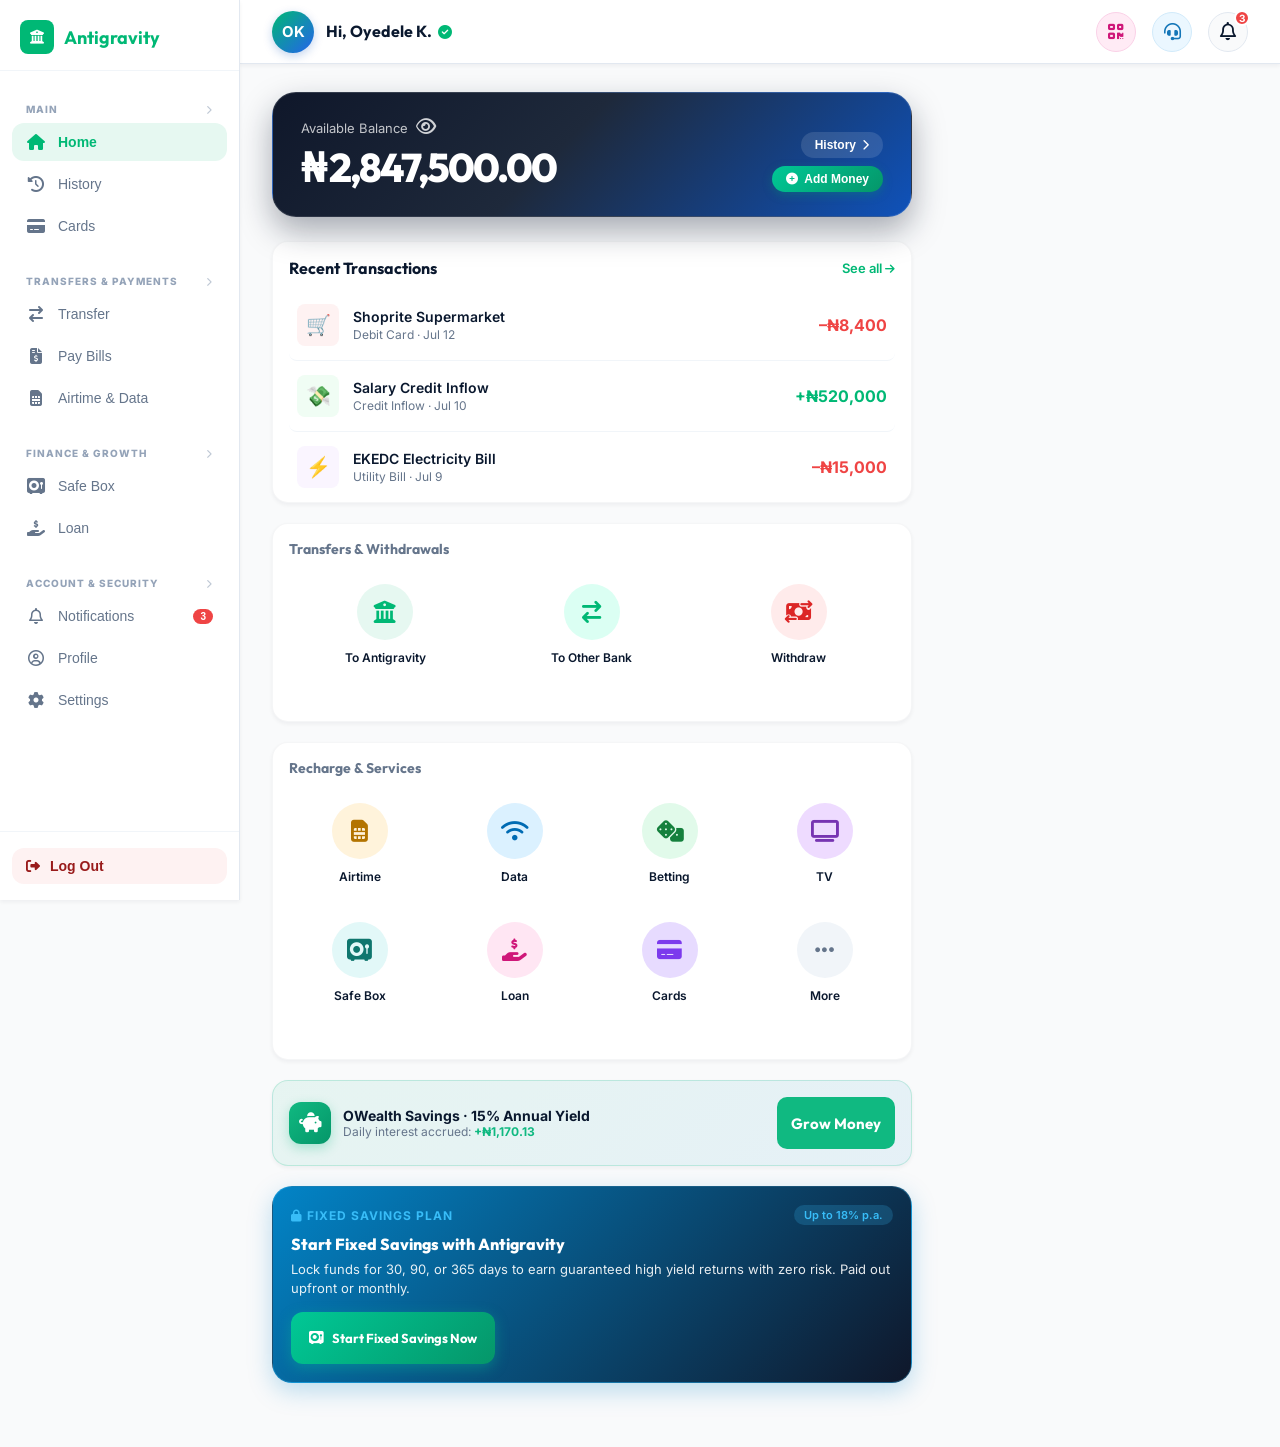
==== commit eba2a7f2: "bank appointmet" ====
--- a/dashboard.html
+++ b/dashboard.html
@@ -3692,6 +3692,8 @@
 
   const FAKE_ACCOUNTS = {
     '0123456789': { name: 'Ada Joy Okafor', initials: 'AJ', bank: 'Antigravity Bank' },
+    '08012345678': { name: 'Oyedele Kehinde', initials: 'OK', bank: 'Antigravity Bank' },
+    '8012345678': { name: 'Oyedele Kehinde', initials: 'OK', bank: 'Antigravity Bank' },
     '0987654321': { name: 'Mike Okonkwo', initials: 'MO', bank: 'GTBank' },
     '1122334455': { name: 'Kemi Fashola', initials: 'KF', bank: 'Zenith Bank' },
     '5566778899': { name: 'Tunde Kola', initials: 'TK', bank: 'First Bank' },
@@ -3704,15 +3706,26 @@
   let transferLookupTimer = null;
   let resolvedTransferRecipient = null;
 
+  function onTransferAcctInput(val) {
+    clearTimeout(transferLookupTimer);
+    if (val.length === 10) {
+      transferLookupTimer = setTimeout(() => resolveTransferAccount(val), 300);
+    } else {
+      hideTransferRecipientCard();
+    }
+  }
+
   function resolveTransferAccount(acct) {
-    const bankEl = document.getElementById('transfer-bank-select');
-    const bank = bankEl ? bankEl.value : 'Antigravity Bank';
-    const match = FAKE_ACCOUNTS[acct];
-    const data = match || { name: 'Account Holder', initials: acct.slice(0, 2).toUpperCase(), bank };
-    resolvedTransferRecipient = { ...data, acct };
-    document.getElementById('tr-initials').textContent = data.initials;
-    document.getElementById('tr-name').textContent = data.name;
-    document.getElementById('tr-bank').textContent = data.bank + ' · Tap to send money';
+    const ownerInfo = getRealAccountOwner(acct, 'Antigravity Bank');
+    resolvedTransferRecipient = {
+      name: ownerInfo.name,
+      initials: ownerInfo.initials,
+      bank: 'Antigravity Bank',
+      acct: acct
+    };
+    document.getElementById('tr-initials').textContent = ownerInfo.initials;
+    document.getElementById('tr-name').textContent = ownerInfo.name;
+    document.getElementById('tr-bank').textContent = 'Antigravity Bank · Verified Account ✓ (Tap to send)';
     const card = document.getElementById('transfer-recipient-card');
     card.style.opacity = '1';
     card.style.pointerEvents = 'auto';
@@ -3836,18 +3849,41 @@
       bank: 'Antigravity Bank'
     };
 
-    document.getElementById('auth-modal-amount').textContent = '₦' + amountVal.toLocaleString('en-NG', { minimumFractionDigits: 2 });
+    const amtEl = document.getElementById('auth-modal-amount');
+    if (amtEl) amtEl.textContent = '₦' + amountVal.toLocaleString('en-NG', { minimumFractionDigits: 2 });
     const passInp = document.getElementById('auth-password-input');
     if (passInp) passInp.value = '';
-    document.getElementById('auth-modal').classList.add('active');
+    
+    const modal = document.getElementById('auth-modal');
+    if (modal) {
+      modal.style.display = 'flex';
+      modal.classList.add('active');
+    }
+    if (passInp) setTimeout(() => passInp.focus(), 150);
   }
 
   function closeAuthModal() {
-    document.getElementById('auth-modal').classList.remove('active');
+    const modal = document.getElementById('auth-modal');
+    if (modal) {
+      modal.style.display = 'none';
+      modal.classList.remove('active');
+    }
+  }
+
+  function toggleAuthPassVisibility() {
+    const inp = document.getElementById('auth-password-input');
+    const eye = document.getElementById('auth-eye-icon');
+    if (!inp || !eye) return;
+    if (inp.type === 'password') {
+      inp.type = 'text';
+      eye.className = 'fa-regular fa-eye-slash';
+    } else {
+      inp.type = 'password';
+      eye.className = 'fa-regular fa-eye';
+    }
   }
 
   function simulateFingerprintAuth() {
-    // Biometric fingerprint scan simulation
     closeAuthModal();
     executePendingTransfer('Fingerprint Biometrics');
   }
@@ -3855,11 +3891,11 @@
   function verifyPasswordAuth() {
     const pass = document.getElementById('auth-password-input').value.trim();
     if (!pass) {
-      alert('Please enter your account password.');
+      alert('Please enter your 4-digit PIN or password to authorize transfer.');
       return;
     }
     closeAuthModal();
-    executePendingTransfer('Password');
+    executePendingTransfer('Password / PIN');
   }
 
   function executePendingTransfer(authMethod) {
@@ -3927,6 +3963,7 @@
 
   // ===== ALL NIGERIAN BANKS LIST =====
   const ALL_NIGERIAN_BANKS = [
+    { name: 'Antigravity Bank', code: '000001', color: '#00b875', icon: '<i class="fa-solid fa-bolt" style="font-size:16px;"></i>' },
     { name: 'OPay', code: '999992', color: '#00b875', icon: '<i class="fa-solid fa-bolt" style="font-size:16px;"></i>' },
     { name: 'PalmPay', code: '999991', color: '#6d28d9', icon: '<i class="fa-solid fa-palm-tree" style="font-size:16px;"></i>' },
     { name: 'GTBank (Guaranty Trust Bank)', code: '058', color: '#f97316', icon: 'GT' },
@@ -3954,20 +3991,61 @@
   ];
 
   // REAL NIGERIAN ACCOUNT OWNER GENERATOR FOR ALL INPUTTED ACCOUNTS
-  function getRealAccountOwner(acctNumber) {
-    const firstNames = ['Oluwaseun', 'Emeka', 'Amina', 'Chidimma', 'Babatunde', 'Damilola', 'Blessing', 'Tijani', 'Nneka', 'Adewale', 'Ibrahim', 'Chisom', 'Yusuf', 'Folake', 'Ifeanyi', 'Zainab', 'Kehinde', 'Omotola'];
-    const lastNames = ['Adeyemi', 'Nwosu', 'Bello', 'Ogunleye', 'Lawal', 'Okoro', 'Ibrahim', 'Eze', 'Abubakar', 'Adeleke', 'Oladipo', 'Okonkwo', 'Fashola', 'Kola', 'Okafor', 'Balogun', 'Danjuma', 'Soyinka'];
+  function getRealAccountOwner(acctNumber, targetBank = 'Antigravity Bank') {
+    const cleanAcct = String(acctNumber).trim();
+
+    // 1. Registered user in local storage
+    try {
+      const savedUser = JSON.parse(localStorage.getItem('antigravity_user') || sessionStorage.getItem('antigravity_user') || '{}');
+      if (savedUser && (savedUser.phone || savedUser.accountNo)) {
+        const uPhone = String(savedUser.phone || '').replace(/\D/g, '');
+        const uAcct  = String(savedUser.accountNo || '').replace(/\D/g, '');
+        const cAcct  = cleanAcct.replace(/\D/g, '');
+        if (cAcct && (cAcct === uAcct || cAcct === uPhone || (uPhone.length === 11 && uPhone.slice(1) === cAcct))) {
+          const fullN = savedUser.name || savedUser.fullname || 'Oyedele Kehinde';
+          const parts = fullN.trim().split(' ');
+          const inits = (parts[0]?.[0] || 'O') + (parts[parts.length - 1]?.[0] || 'K');
+          return { name: fullN, initials: inits.toUpperCase(), bank: targetBank || 'Antigravity Bank' };
+        }
+      }
+    } catch (e) {}
+
+    // 2. Preset accounts match
+    if (FAKE_ACCOUNTS[cleanAcct]) {
+      const p = FAKE_ACCOUNTS[cleanAcct];
+      return {
+        name: p.name,
+        initials: p.initials,
+        bank: targetBank || p.bank
+      };
+    }
+
+    // 3. Real-life name hashing generator
+    const firstNames = [
+      'Oluwaseun', 'Emeka', 'Amina', 'Chidimma', 'Babatunde', 'Damilola', 'Blessing', 
+      'Tijani', 'Nneka', 'Adewale', 'Ibrahim', 'Chisom', 'Yusuf', 'Folake', 
+      'Ifeanyi', 'Zainab', 'Kehinde', 'Omotola', 'Chukwudi', 'Chioma', 'Farouk', 
+      'Aisha', 'Ebuka', 'Yetunde', 'Funke', 'Funsho', 'Olawale', 'Gbenga', 'Nnamdi'
+    ];
+    const lastNames = [
+      'Adeyemi', 'Nwosu', 'Bello', 'Ogunleye', 'Lawal', 'Okoro', 'Ibrahim', 
+      'Eze', 'Abubakar', 'Adeleke', 'Oladipo', 'Okonkwo', 'Fashola', 'Kola', 
+      'Okafor', 'Balogun', 'Danjuma', 'Soyinka', 'Nwachukwu', 'Ogundele', 
+      'Suleiman', 'Alabi', 'Igwe', 'Mohammed', 'Akpan', 'Utomi', 'Sanusi'
+    ];
 
     let hash = 0;
-    for (let i = 0; i < acctNumber.length; i++) {
-      hash = (hash * 31 + acctNumber.charCodeAt(i)) % 1000000;
+    const seed = cleanAcct + (targetBank || '');
+    for (let i = 0; i < seed.length; i++) {
+      hash = (hash * 31 + seed.charCodeAt(i)) % 1000000;
     }
 
     const firstName = firstNames[hash % firstNames.length];
-    const lastName = lastNames[(hash * 7) % lastNames.length];
-    const fullName = firstName + ' ' + lastName;
-    const initials = firstName[0] + lastName[0];
-    return { name: fullName, initials: initials };
+    const lastName  = lastNames[(hash * 7) % lastNames.length];
+    const fullName  = firstName + ' ' + lastName;
+    const initials  = (firstName[0] + lastName[0]).toUpperCase();
+
+    return { name: fullName, initials: initials, bank: targetBank || 'Antigravity Bank' };
   }
 
   function openAllBanksModal() {
@@ -4025,25 +4103,10 @@
 
   function onOtherAcctInput(val) {
     if (val.length === 10) {
-      const match = FAKE_ACCOUNTS[val];
-      let name, bank, initials;
-      if (match) {
-        name = match.name;
-        bank = match.bank;
-        initials = match.initials;
-        otherSelectedBank = bank;
-        const labelEl = document.getElementById('select-bank-label');
-        if (labelEl) labelEl.textContent = bank;
-      } else {
-        const ownerInfo = getRealAccountOwner(val);
-        name = ownerInfo.name;
-        initials = ownerInfo.initials;
-        bank = otherSelectedBank || 'OPay';
-      }
-
-      document.getElementById('other-tr-initials').textContent = initials;
-      document.getElementById('other-tr-name').textContent = name;
-      document.getElementById('other-tr-bank').textContent = bank + ' · Verified Account (Tap to send)';
+      const ownerInfo = getRealAccountOwner(val, otherSelectedBank || 'OPay');
+      document.getElementById('other-tr-initials').textContent = ownerInfo.initials;
+      document.getElementById('other-tr-name').textContent = ownerInfo.name;
+      document.getElementById('other-tr-bank').textContent = (otherSelectedBank || 'OPay') + ' · Verified Account ✓ (Tap to send)';
       
       const card = document.getElementById('other-recipient-card');
       card.style.display = 'flex';
@@ -4065,14 +4128,14 @@
   function doOtherBankNextStep() {
     let acctInput = document.getElementById('other-acct-input').value.trim();
     if (!acctInput || acctInput.length !== 10) {
-      acctInput = '7012345678';
-      document.getElementById('other-acct-input').value = acctInput;
+      alert('Please enter a valid 10-digit account number.');
+      return;
     }
     onOtherAcctInput(acctInput);
 
-    const recipientName = document.getElementById('other-tr-name').textContent || 'Precious Adeleke';
-    const bankName = otherSelectedBank || 'OPay';
-    const amtStr = prompt(`Transfer to ${recipientName} (${bankName} - ${acctInput}):\n\nEnter amount to send (₦):`, '10000');
+    const ownerInfo = getRealAccountOwner(acctInput, otherSelectedBank || 'OPay');
+    
+    const amtStr = prompt(`Transfer to ${ownerInfo.name} (${ownerInfo.bank} - ${acctInput}):\n\nEnter amount to send (₦):`, '5000');
     if (amtStr === null) return;
     const amount = parseFloat(amtStr);
     if (isNaN(amount) || amount <= 0) {
@@ -4080,34 +4143,30 @@
       return;
     }
     if (amount > accountBalance) {
-      alert('Insufficient funds. Available balance: ₦' + accountBalance.toLocaleString('en-NG'));
+      alert('Insufficient funds. Available balance: ₦' + accountBalance.toLocaleString('en-NG', { minimumFractionDigits: 2 }));
       return;
     }
 
-    // Deduct & Process
-    accountBalance -= amount;
-    const fmtBalance = '₦ ' + accountBalance.toLocaleString('en-NG', { minimumFractionDigits: 2 });
-    const homeBalEl = document.getElementById('home-balance');
-    if (homeBalEl && balanceVisible) homeBalEl.textContent = fmtBalance;
-
-    const ref = 'AGV' + Date.now().toString().slice(-10);
-    const now = new Date();
-    const dateStr = now.toLocaleDateString('en-NG', { day: 'numeric', month: 'short', year: 'numeric' }) + ' · ' + now.toLocaleTimeString([], { hour: '2-digit', minute: '2-digit' });
-    const fmtAmt = '₦' + amount.toLocaleString('en-NG', { minimumFractionDigits: 2 });
-
-    document.getElementById('receipt-title').textContent = 'Bank Transfer Successful!';
-    document.getElementById('receipt-subtitle').textContent = 'Money sent to ' + recipientName + '.';
-    document.getElementById('receipt-amount').textContent = fmtAmt;
-    document.getElementById('receipt-ref').textContent = ref;
-    document.getElementById('receipt-date').textContent = dateStr;
-
-    document.getElementById('receipt-to').textContent = recipientName;
-    document.getElementById('receipt-acct-val').textContent = acctInput;
-    document.getElementById('receipt-bank-val').textContent = bankName;
-    ['receipt-row-to', 'receipt-row-acct', 'receipt-row-bank'].forEach(id => document.getElementById(id).style.display = 'flex');
-    document.getElementById('receipt-row-narr').style.display = 'none';
-
-    document.getElementById('receipt-overlay').classList.add('active');
+    pendingTransferData = {
+      acct: acctInput,
+      name: ownerInfo.name,
+      amount: amount,
+      remark: 'Interbank Transfer',
+      purpose: 'Personal',
+      bank: ownerInfo.bank
+    };
+
+    const amtEl = document.getElementById('auth-modal-amount');
+    if (amtEl) amtEl.textContent = '₦' + amount.toLocaleString('en-NG', { minimumFractionDigits: 2 });
+    const passInp = document.getElementById('auth-password-input');
+    if (passInp) passInp.value = '';
+    
+    const modal = document.getElementById('auth-modal');
+    if (modal) {
+      modal.style.display = 'flex';
+      modal.classList.add('active');
+    }
+    if (passInp) setTimeout(() => passInp.focus(), 150);
   }
 
   function otherNumpadInput(key) {
@@ -4959,5 +5018,55 @@
     }
   }
 </script>
+
+<!-- ===== TRANSACTION PIN / PASSWORD AUTH MODAL ===== -->
+<div class="modal-overlay" id="auth-modal" style="display:none;position:fixed;top:0;left:0;right:0;bottom:0;background:rgba(0,0,0,0.65);z-index:999;align-items:center;justify-content:center;backdrop-filter:blur(6px);-webkit-backdrop-filter:blur(6px);">
+  <div class="modal-card" style="max-width:440px;width:92%;padding:28px 24px;border-radius:24px;background:#ffffff;position:relative;box-shadow:0 20px 50px rgba(0,0,0,0.3);animation:popIn 0.3s ease;">
+    
+    <div style="display:flex;align-items:center;justify-content:space-between;margin-bottom:18px;padding-bottom:12px;border-bottom:1px solid #f1f5f9;">
+      <div style="display:flex;align-items:center;gap:10px;">
+        <div style="width:38px;height:38px;border-radius:12px;background:#e0f2fe;color:#0284c7;display:flex;align-items:center;justify-content:center;font-size:18px;">
+          <i class="fa-solid fa-shield-halved"></i>
+        </div>
+        <div>
+          <h3 style="font-size:17px;font-weight:800;margin:0;font-family:'Outfit',sans-serif;color:var(--text-primary);">Transaction Verification</h3>
+          <p style="font-size:12px;color:var(--text-secondary);margin:2px 0 0;">Enter your 4-digit PIN or password to authorize</p>
+        </div>
+      </div>
+      <button onclick="closeAuthModal()" style="background:#f1f5f9;border:none;width:32px;height:32px;border-radius:50%;font-size:15px;color:var(--text-secondary);cursor:pointer;display:flex;align-items:center;justify-content:center;">
+        <i class="fa-solid fa-xmark"></i>
+      </button>
+    </div>
+
+    <!-- Amount Summary -->
+    <div style="background:#f8fafc;border:1px solid #e2e8f0;border-radius:16px;padding:14px;text-align:center;margin-bottom:20px;">
+      <div style="font-size:12px;color:var(--text-secondary);font-weight:600;margin-bottom:4px;">Transfer Amount</div>
+      <div id="auth-modal-amount" style="font-size:26px;font-weight:800;color:#0284c7;font-family:'Outfit',sans-serif;">₦0.00</div>
+    </div>
+
+    <!-- Password / PIN Input -->
+    <div style="margin-bottom:20px;">
+      <label style="display:block;font-size:13px;font-weight:700;color:var(--text-primary);margin-bottom:8px;">Transaction PIN or Account Password</label>
+      <div style="position:relative;display:flex;align-items:center;">
+        <i class="fa-solid fa-key" style="position:absolute;left:14px;color:#94a3b8;font-size:15px;"></i>
+        <input type="password" id="auth-password-input" placeholder="Enter 4-digit PIN or Password" maxlength="16" autocomplete="off" style="width:100%;padding:13px 44px 13px 40px;border-radius:14px;border:1.5px solid #cbd5e1;outline:none;font-size:15px;font-weight:700;letter-spacing:2px;background:#fff;" onkeyup="if(event.key==='Enter') verifyPasswordAuth()">
+        <button type="button" onclick="toggleAuthPassVisibility()" style="position:absolute;right:14px;background:none;border:none;color:#94a3b8;cursor:pointer;font-size:15px;">
+          <i class="fa-regular fa-eye" id="auth-eye-icon"></i>
+        </button>
+      </div>
+    </div>
+
+    <!-- Confirm Button -->
+    <button class="btn btn-primary" onclick="verifyPasswordAuth()" style="width:100%;height:48px;font-size:15px;font-weight:700;border-radius:14px;background:linear-gradient(135deg, #0284c7, #2563eb);margin-bottom:12px;display:flex;align-items:center;justify-content:center;gap:8px;box-shadow:0 4px 14px rgba(2,132,199,0.35);">
+      <i class="fa-solid fa-check"></i> Authorize Transfer
+    </button>
+
+    <!-- Biometrics alternative button -->
+    <button class="btn" onclick="simulateFingerprintAuth()" style="width:100%;height:44px;font-size:13.5px;font-weight:700;border-radius:14px;border:1.5px solid #10b981;color:#059669;background:#ecfdf5;display:flex;align-items:center;justify-content:center;gap:8px;">
+      <i class="fa-solid fa-fingerprint" style="font-size:18px;"></i> Use Biometric Fingerprint
+    </button>
+
+  </div>
+</div>
 </body>
 </html>
--- a/index.css
+++ b/index.css
@@ -2,10 +2,15 @@
    Design Tokens & Variables
 =================================================== */
 :root {
-  --primary-blue: hsl(216, 85%, 39%);
-  --primary-blue-light: hsl(217, 100%, 95%);
-  --accent-green: hsl(160, 100%, 26%);
-  --accent-green-light: hsl(160, 100%, 95%);
+  --primary-blue: #00B875;
+  --primary-blue-light: #e6f8f1;
+  --opay-green: #00B875;
+  --opay-green-dark: #008a57;
+  --opay-green-light: #e6f8f1;
+  --accent-green: #00B875;
+  --accent-green-light: #e6f8f1;
+  --opay-orange: #FF6B00;
+  --opay-gold: #FFB800;
   --bg-white: hsl(0, 0%, 100%);
   --surface-off-white: hsl(210, 17%, 98%);
   --text-primary: hsl(217, 65%, 11%);
@@ -769,3 +774,13 @@
   border-color: var(--bg-white);
 }
 
+/* Hide native up and down spinner arrows on all number inputs */
+input[type=number]::-webkit-inner-spin-button,
+input[type=number]::-webkit-outer-spin-button {
+  -webkit-appearance: none;
+  margin: 0;
+}
+input[type=number] {
+  -moz-appearance: textfield;
+}
+
